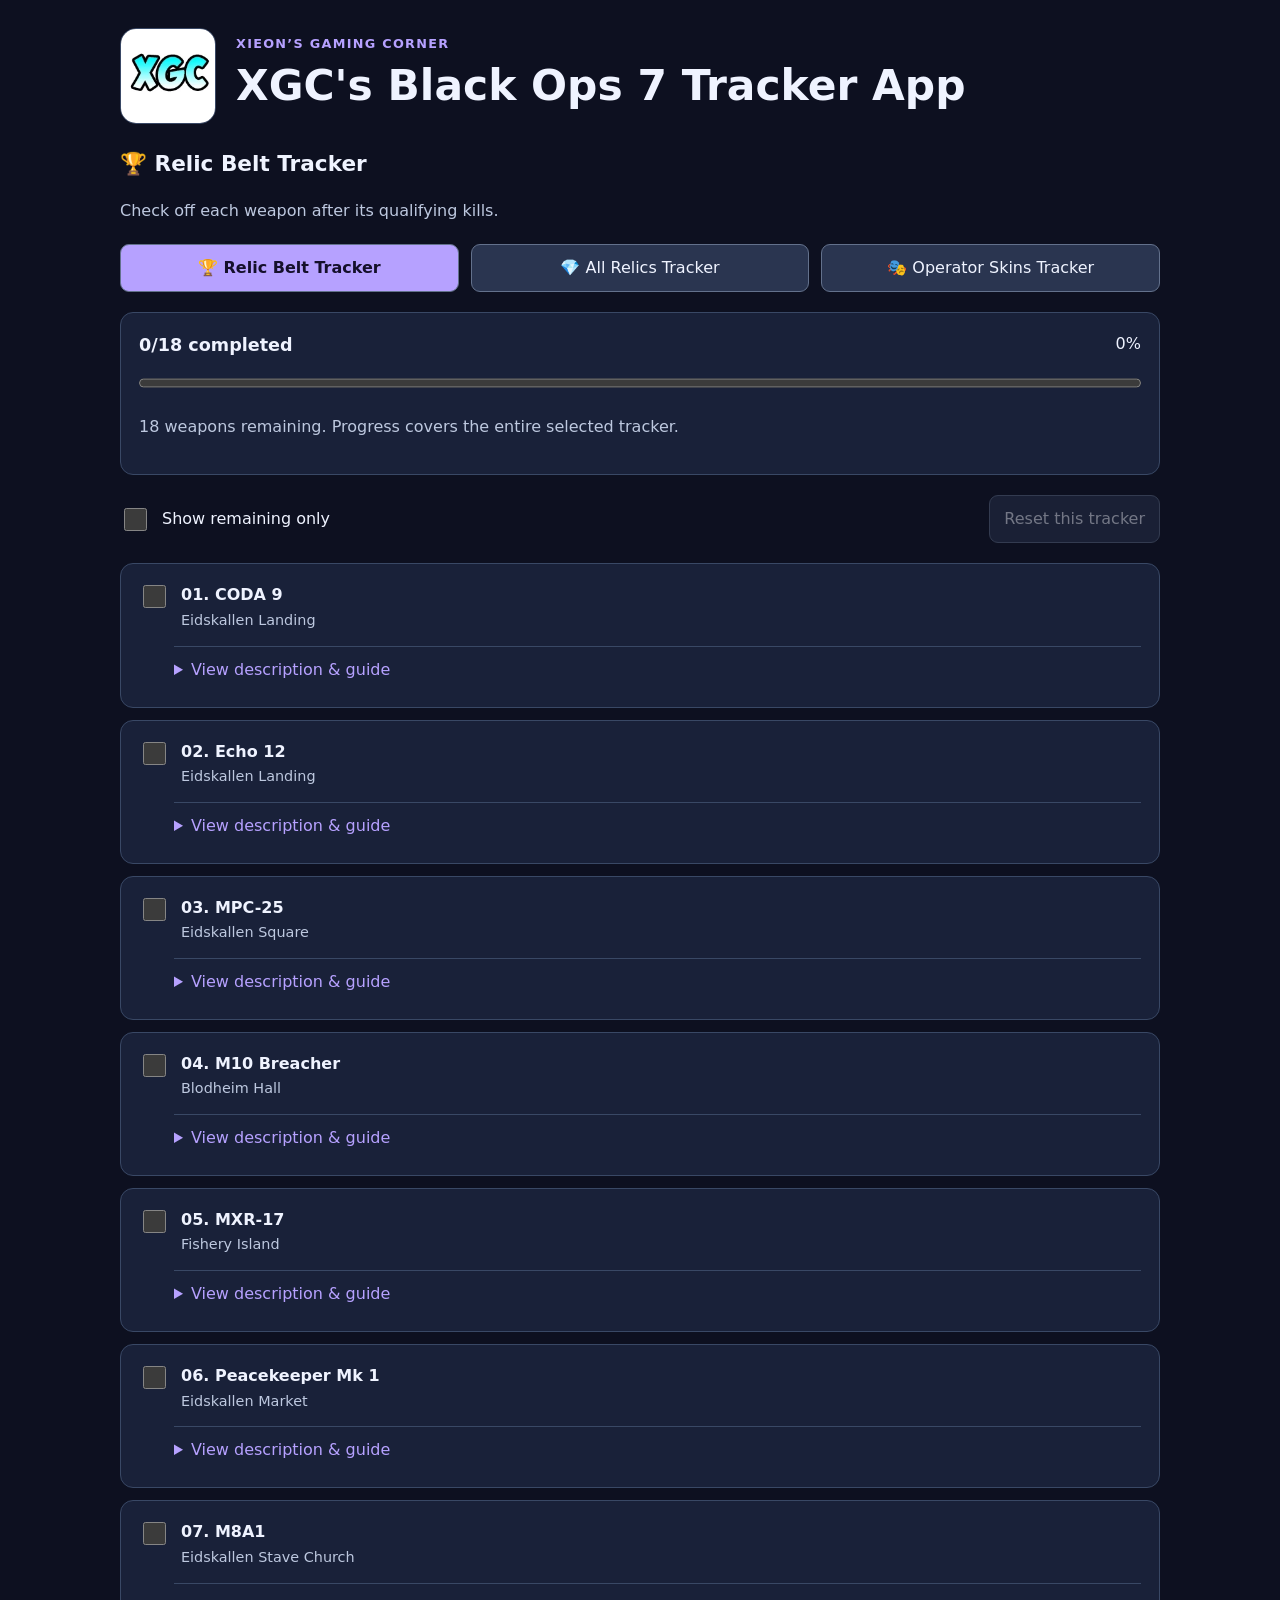
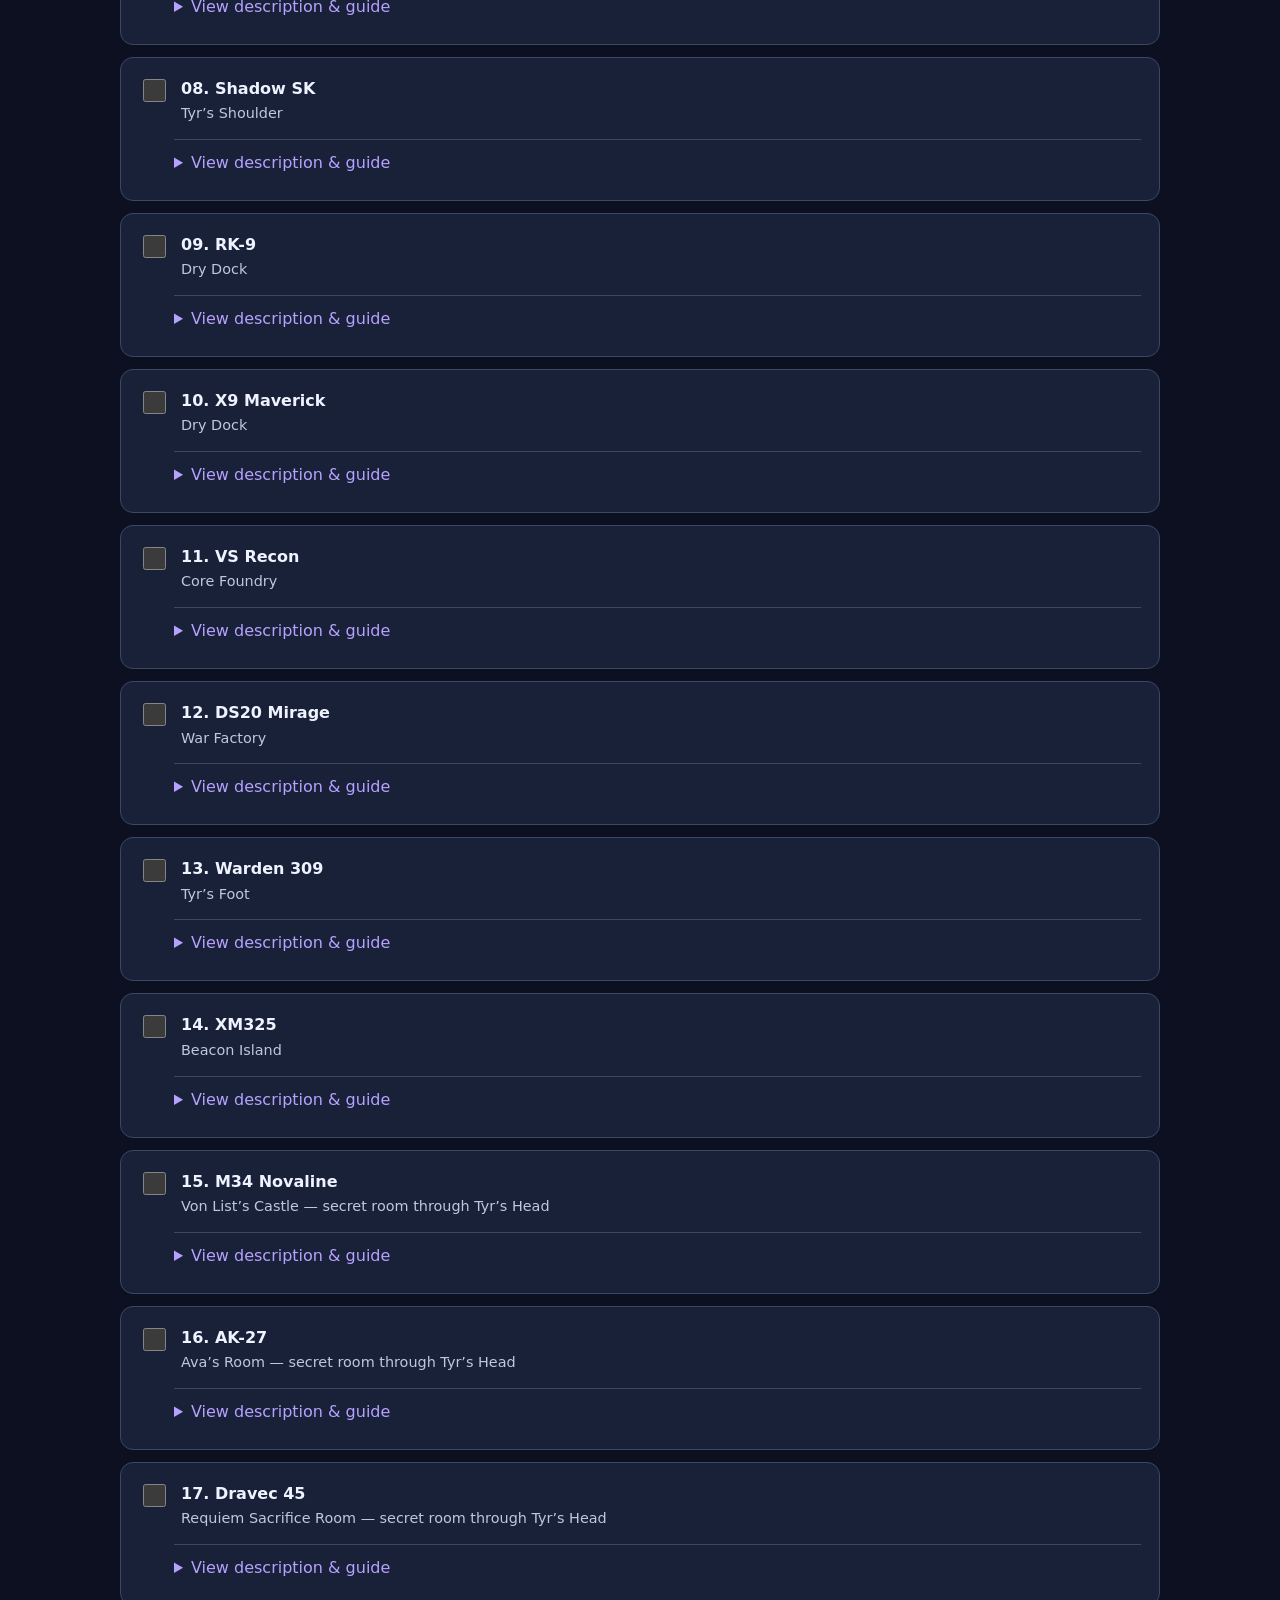
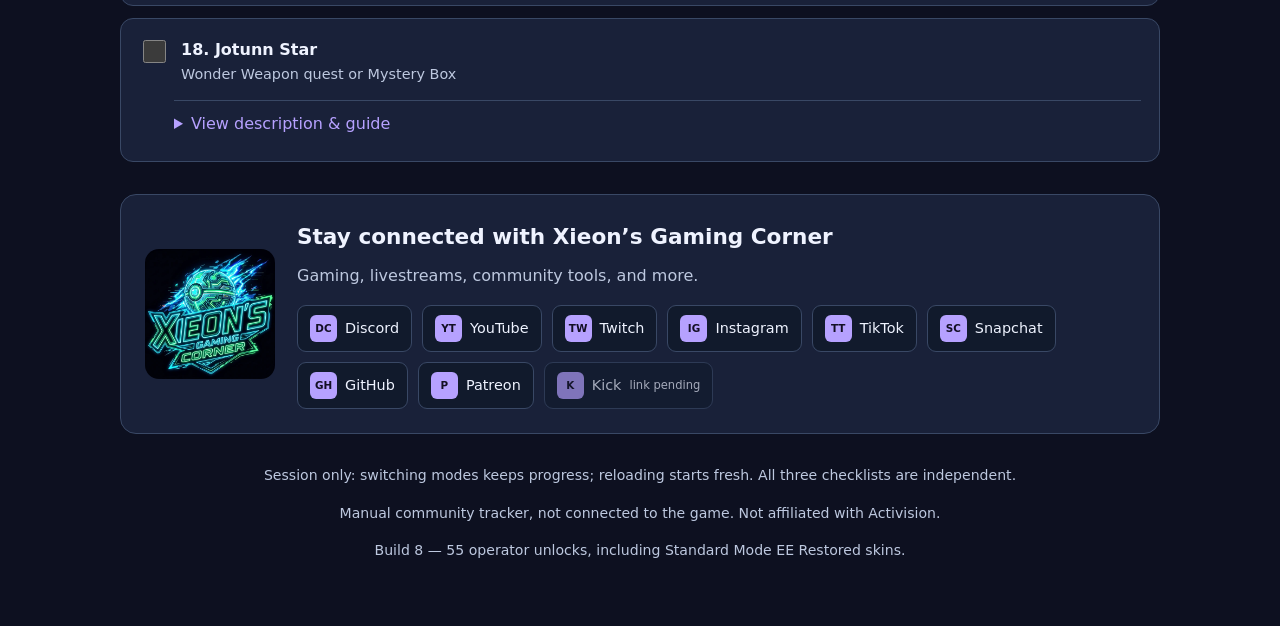
==== index.html @ 7790b0df "update post name change" ====
<!doctype html><html lang="en"><head><meta charset="utf-8"><meta name="viewport" content="width=device-width,initial-scale=1"><meta name="description" content="XGC Black Ops 7 trackers for relics, Wrestling Belt, operator skins and Prestige rewards."><title>XGC's Black Ops 7 Tracker App</title><link rel="icon" type="image/webp" href="./assets/branding/xgc-logo.webp"><style>*{box-sizing:border-box}:root{color-scheme:dark;--bg:#0d1020;--panel:#192139;--line:#394865;--text:#eff3ff;--muted:#bdc8df;--accent:#b6a1ff}body{margin:0;background:var(--bg);color:var(--text);font:16px/1.65 system-ui,sans-serif}main{max-width:1080px;margin:auto;padding:28px 20px 50px}.brand{color:var(--accent);font-weight:800;letter-spacing:.1em;font-size:.8rem}h1{font-size:clamp(1.8rem,5vw,2.7rem);line-height:1.2}p,li{color:var(--muted)}button,select{font:inherit;background:#2a3550;color:var(--text);border:1px solid #63718c;border-radius:9px;padding:10px 14px}button,summary{cursor:pointer}button[aria-pressed=true]{background:var(--accent);color:#15102b;font-weight:750}button:disabled{opacity:.45;cursor:default}nav,.toolbar{display:flex;gap:12px;flex-wrap:wrap;align-items:center;margin:20px 0}nav button{flex:1;min-width:210px}.summary,.item{background:var(--panel);border:1px solid var(--line);border-radius:13px;padding:18px}.summary-top{display:flex;justify-content:space-between;gap:14px}h2{font-size:1.1rem;margin:0}progress{width:100%;height:18px;accent-color:var(--accent);margin-top:14px}input[type=checkbox]{width:23px;height:23px;accent-color:var(--accent);flex-shrink:0}.filter,.item-label{display:flex;align-items:center;gap:12px}.item-label{align-items:flex-start;cursor:pointer;flex:1;min-width:0}.name{display:block;font-weight:750;overflow-wrap:anywhere}.subtitle{display:block;font-size:.9rem;color:var(--muted)}#items{display:grid;gap:12px}details{border-top:1px solid var(--line);margin:13px 0 0 35px;padding-top:10px}summary,a{color:var(--accent)}summary{min-height:32px}.done{border-color:#4d9278}.done .name{text-decoration:line-through;color:var(--muted)}h3{font-size:1rem;margin:20px 0 5px}.trial{border-left:3px solid var(--accent);padding:0 16px;margin:22px 0}.trial h3:first-child{padding-top:12px;font-size:1.2rem}.trial h4{margin:16px 0 4px;font-size:1rem}.trial p{margin:6px 0}li{margin:9px 0}.notice{border-left:3px solid #eac573;background:#25263a;padding:12px 16px}.uncertain{color:#f3d38d}.sources{font-size:.9rem}#reset{margin-left:auto}footer{margin-top:30px;font-size:.88rem;text-align:center}:focus-visible{outline:3px solid #f5cb74;outline-offset:4px}[hidden]{display:none!important}.complete .summary{border-color:#7be0b5}.item-head{display:flex;gap:14px;align-items:flex-start;min-width:0}.relic-art{display:block;flex:0 0 76px;width:76px;height:76px;object-fit:contain;padding:4px;border-radius:9px;background:#11192a}.tier-badge{display:flex;flex-direction:column;align-items:center;gap:3px;flex:0 0 76px;margin:0;font-size:.78rem;color:var(--muted);text-align:center}.portal-art{width:64px;height:64px;object-fit:contain;display:block}.item-label>span{min-width:0}.kind{display:inline-block;font-size:.78rem;border:1px solid var(--line);border-radius:6px;padding:1px 7px;margin-top:6px;color:var(--muted)}.select-filter{display:flex;align-items:center;gap:8px}select{max-width:100%}@media(max-width:550px){main{padding:20px 12px}details{margin-left:0}#reset{width:100%;margin:0}select{max-width:220px}.trial{padding-left:12px}.item-head{gap:8px}.relic-art{flex-basis:48px;width:48px;height:56px;padding:2px}.tier-badge{flex-basis:52px;font-size:.72rem}.portal-art{width:48px;height:48px}.item{padding:13px}}#app-title{font-size:clamp(1.7rem,4.7vw,2.65rem);line-height:1.2;margin:7px 0}#heading{font-size:1.35rem;margin:22px 0 8px}.app-branding{display:flex;gap:20px;align-items:center}.app-logo{width:96px;height:96px;object-fit:contain;flex-shrink:0;border-radius:16px;border:1px solid var(--line);background:var(--panel)}.app-branding>div{min-width:0}.app-branding .brand{margin:0}.community{margin-top:32px;padding:24px;border:1px solid var(--line);border-radius:16px;background:var(--panel);display:grid;grid-template-columns:130px minmax(0,1fr);gap:22px;align-items:center}.community-logo{width:130px;height:130px;object-fit:contain;border-radius:14px}.community h2{font-size:1.35rem}.community p{margin:8px 0 16px}.social-grid{display:flex;flex-wrap:wrap;gap:10px}.social-link,.social-pending{display:inline-flex;align-items:center;gap:8px;border:1px solid var(--line);border-radius:9px;padding:9px 12px;text-decoration:none;background:#111a2c;color:var(--text);font-size:.9rem}.social-link:hover{border-color:var(--accent);background:#24314c}.social-mark{display:inline-grid;place-items:center;border-radius:6px;min-width:27px;height:27px;padding:0 4px;font-size:.65rem;font-weight:850;background:var(--accent);color:#130f24}.social-pending{opacity:.65}.social-pending small{font-size:.72rem}@media(max-width:550px){.app-branding{gap:12px}.app-logo{width:64px;height:64px}.community{grid-template-columns:1fr;padding:18px}.community-logo{width:88px;height:88px}.social-link{flex:1;min-width:125px}.social-grid{gap:8px}}</style></head><body><main><header><div class="app-branding"><img class="app-logo" src="./assets/branding/xgc-logo.webp" alt="Xieon's Gaming Corner logo" width="96" height="96"><div><p class="brand">XIEON’S GAMING CORNER</p><h1 id="app-title">XGC's Black Ops 7 Tracker App</h1></div></div><h2 id="heading">🏆 Relic Belt Tracker</h2><p id="intro">Check off each weapon after its qualifying kills.</p></header><nav aria-label="Tracker mode"><button type="button" id="belt-mode" aria-pressed="true">🏆 Relic Belt Tracker</button><button type="button" id="relics-mode" aria-pressed="false">💎 All Relics Tracker</button><button type="button" id="skins-mode" aria-pressed="false">🎭 Operator Skins Tracker</button></nav><p id="load-error" class="notice" role="alert">The tracker has not initialized. Enable JavaScript if this remains visible.</p><section class="summary" aria-label="Progress"><div class="summary-top"><h2 id="progress-text" aria-live="polite">0/18 completed</h2><span id="percent">0%</span></div><progress id="progress" max="18" value="0" aria-label="Selected tracker completion"></progress><p id="status" role="status"></p></section><div class="toolbar"><label class="filter"><input type="checkbox" id="remaining"> Show remaining only</label><label id="map-control" class="select-filter" hidden>Map <select id="map"><option value="">All maps</option></select></label><label id="operator-control" class="select-filter" hidden>Operator <select id="operator"><option value="">All operators</option></select></label><label id="category-control" class="select-filter" hidden>Category <select id="category"><option value="">All categories</option></select></label><button type="button" id="reset">Reset this tracker</button></div><aside id="shared-note" class="notice" hidden><p>Check off a relic only after completing its trial and receiving the unlock. Opening its portal does not count as completion.</p><p>Follow on-screen instructions and timers. Enemy compositions vary. Recommendations are strategies, not extra requirements; unconfirmed details remain marked. Some portal puzzles need linked walkthroughs for exact locations or cues.</p></aside><aside id="skins-note" class="notice" hidden></aside><section id="items" aria-label="Checklist"></section><p id="empty" hidden>No entries match these filters.</p><noscript>Enable JavaScript to use this tracker.</noscript><section class="community" aria-labelledby="community-title"><img class="community-logo" src="./assets/branding/xgc-community.webp" alt="XGC community artwork" width="130" height="130" loading="lazy"><div><h2 id="community-title">Stay connected with Xieon’s Gaming Corner</h2><p>Gaming, livestreams, community tools, and more.</p><div class="social-grid"><a class="social-link" href="https://discord.gg/Xieon" target="_blank" rel="noopener noreferrer"><span class="social-mark" aria-hidden="true">DC</span>Discord</a><a class="social-link" href="https://youtube.com/@XieonsGamingCorner" target="_blank" rel="noopener noreferrer"><span class="social-mark" aria-hidden="true">YT</span>YouTube</a><a class="social-link" href="https://twitch.tv/Xieon" target="_blank" rel="noopener noreferrer"><span class="social-mark" aria-hidden="true">TW</span>Twitch</a><a class="social-link" href="https://instagram.com/XieonsGamingCorner" target="_blank" rel="noopener noreferrer"><span class="social-mark" aria-hidden="true">IG</span>Instagram</a><a class="social-link" href="https://www.tiktok.com/@xieon_xgc" target="_blank" rel="noopener noreferrer"><span class="social-mark" aria-hidden="true">TT</span>TikTok</a><a class="social-link" href="https://www.snapchat.com/@xieon_gaming" target="_blank" rel="noopener noreferrer"><span class="social-mark" aria-hidden="true">SC</span>Snapchat</a><a class="social-link" href="https://github.com/Xieons-Gaming-Corner" target="_blank" rel="noopener noreferrer"><span class="social-mark" aria-hidden="true">GH</span>GitHub</a><a class="social-link" href="https://www.patreon.com/cw/XieonsGamingCorner" target="_blank" rel="noopener noreferrer"><span class="social-mark" aria-hidden="true">P</span>Patreon</a><span class="social-pending"><span class="social-mark" aria-hidden="true">K</span>Kick <small>link pending</small></span></div></div></section><footer><p>Session only: switching modes keeps progress; reloading starts fresh. All three checklists are independent.</p><p>Manual community tracker, not connected to the game. Not affiliated with Activision.</p><p>Build 8 — 55 operator unlocks, including Standard Mode EE Restored skins.</p></footer></main><script>(()=>{'use strict';
const WEAPONS=[["CODA 9", "Eidskallen Landing"], ["Echo 12", "Eidskallen Landing"], ["MPC-25", "Eidskallen Square"], ["M10 Breacher", "Blodheim Hall"], ["MXR-17", "Fishery Island"], ["Peacekeeper Mk 1", "Eidskallen Market"], ["M8A1", "Eidskallen Stave Church"], ["Shadow SK", "Tyr’s Shoulder"], ["RK-9", "Dry Dock"], ["X9 Maverick", "Dry Dock"], ["VS Recon", "Core Foundry"], ["DS20 Mirage", "War Factory"], ["Warden 309", "Tyr’s Foot"], ["XM325", "Beacon Island"], ["M34 Novaline", "Von List’s Castle — secret room through Tyr’s Head"], ["AK-27", "Ava’s Room — secret room through Tyr’s Head"], ["Dravec 45", "Requiem Sacrifice Room — secret room through Tyr’s Head"], ["Jotunn Star", "Wonder Weapon quest or Mystery Box"]],RELICS=[{"id": "relic-0", "name": "Lawyer’s Pen", "map": "Ashes of the Damned", "tier": "Grim", "effect": "Shock Mimic props appear around the map.", "portal": ["Reach round 20.", "Light red candles in the fog cabin, Ashwood Jugger-Nog room, and farm house with Napalm Burst or Molotovs.", "Find the portal near the barn."], "objective": "Complete four waves of Shock Mimics, including HVTs.", "modifier": "Shock Mimics replace normal opposition.", "preparation": "Bring an upgraded single-target weapon and full ammunition.", "strategy": ["Avoid grabs and preserve an escape route.", "Separate HVT Mimics rather than letting several surround you."], "notes": "Electrical bursts can destroy equipment; do not rely on deployed equipment alone.", "sources": [["Relic wiki", "https://callofduty.fandom.com/wiki/Relic"], ["Community trial guide", "https://www.reddit.com/r/CODZombies/comments/1th5arj/complete_bo7_cursed_relics_solo_guide_no_bs/"], ["Unlock walkthroughs", "https://gamerant.com/black-ops-7-zombies-all-relics-effects-locations/"]]}, {"id": "relic-1", "name": "Dragon Wings", "map": "Ashes of the Damned", "tier": "Grim", "effect": "Normal power-up drops are disabled.", "portal": ["Reach round 20.", "Take the Vandorn Farm jump pad toward Janus Towers.", "Shoot three purple portals during the jump."], "objective": "Complete four waves.", "modifier": "Power-up pickups damage you and do not activate.", "preparation": "Refill ammunition and armor; do not rely on Max Ammo.", "strategy": ["Fight in open space and track power-up drops.", "Route around drops during retreats."], "notes": "Documented ordinary waves: first and third; HVT encounters: second and fourth. Treat every power-up as a hazard.", "sources": [["Relic wiki", "https://callofduty.fandom.com/wiki/Relic"], ["Community trial guide", "https://www.reddit.com/r/CODZombies/comments/1th5arj/complete_bo7_cursed_relics_solo_guide_no_bs/"], ["Unlock walkthroughs", "https://gamerant.com/black-ops-7-zombies-all-relics-effects-locations/"]]}, {"id": "relic-2", "name": "Teddy Bear", "map": "Ashes of the Damned", "tier": "Grim", "effect": "Round delays are reduced.", "portal": ["Equip Aether Shroud and obtain the Necrofluid Gauntlet.", "Shoot ten hidden Mister Peeks parts while using Aether Shroud; the Exit 115 part requires round 20.", "Consult the linked walkthrough for all part locations."], "objective": "Complete four combat waves.", "modifier": "Each shot costs 100 Essence.", "preparation": "Bring a substantial Essence reserve and an efficient upgraded weapon.", "strategy": ["Prioritize accurate shots instead of spraying.", "Group enemies before attacks that hit several targets."], "notes": "Rapid fire drains Essence quickly. Unverified: behavior at zero Essence; do not assume free firing or automatic failure.", "sources": [["Relic wiki", "https://callofduty.fandom.com/wiki/Relic"], ["Community trial guide", "https://www.reddit.com/r/CODZombies/comments/1th5arj/complete_bo7_cursed_relics_solo_guide_no_bs/"], ["Unlock walkthroughs", "https://gamerant.com/black-ops-7-zombies-all-relics-effects-locations/"]]}, {"id": "relic-3", "name": "Vril Sphere", "map": "Ashes of the Damned", "tier": "Sinister", "effect": "You can carry only four perks.", "portal": ["Start at Tier I or higher and reach round 40.", "Kill a Doppelghast with a jump pad.", "Find the Zarya Cosmodrome portal."], "objective": "Complete five waves, including HVTs.", "modifier": "Purchases are disabled.", "preparation": "Buy upgrades, ammunition, armor, equipment and scorestreaks before entry.", "strategy": ["Use regular weapons for routine enemies.", "Save limited-use tools for HVTs."], "notes": "The detailed wiki states no purchases; an older summary describes the restriction less consistently. Do not label this simply a no-perks trial.", "sources": [["Relic wiki", "https://callofduty.fandom.com/wiki/Relic"], ["Community trial guide", "https://www.reddit.com/r/CODZombies/comments/1th5arj/complete_bo7_cursed_relics_solo_guide_no_bs/"], ["Unlock walkthroughs", "https://gamerant.com/black-ops-7-zombies-all-relics-effects-locations/"]]}, {"id": "relic-4", "name": "Samantha’s Drawing", "map": "Ashes of the Damned", "tier": "Sinister", "effect": "Weapons change each round, retaining upgrades.", "portal": ["Start at Tier I or higher.", "Feed Chompy weapons of every rarity from Common to Legendary.", "At round 40 or later, feed Chompy a Ray Gun."], "objective": "Complete five waves of zombies and HVTs.", "modifier": "Ammo caches and Max Ammo power-ups are disabled.", "preparation": "Fill ammunition reserves and bring multiple damage options.", "strategy": ["Use efficient attacks for regular enemies.", "Save high-damage ammunition for HVTs and valid damage windows."], "notes": "Do not rely on buying ammo or Max Ammo. Unverified: which ammunition GobbleGums bypass the restriction, if any.", "sources": [["Relic wiki", "https://callofduty.fandom.com/wiki/Relic"], ["Community trial guide", "https://www.reddit.com/r/CODZombies/comments/1th5arj/complete_bo7_cursed_relics_solo_guide_no_bs/"], ["Unlock walkthroughs", "https://gamerant.com/black-ops-7-zombies-all-relics-effects-locations/"]]}, {"id": "relic-5", "name": "Focusing Stone", "map": "Ashes of the Damned", "tier": "Sinister", "effect": "Self-Revive Kits are disabled.", "portal": ["Start at Tier I or higher and reach round 40.", "Melee-kill a Zursa for a wine bottle and earn a Legendary T.E.D.D. Task reward.", "Observe and repeat the bottle sequence at the Blackwater Lake cabin.", "See the linked guide for setup and sequence cues."], "objective": "Complete the trial after temporarily surrendering Essence.", "modifier": "Existing Essence is taken away; you can earn new Essence in combat.", "preparation": "Purchase essential upgrades and supplies before entry.", "strategy": ["Begin with owned equipment.", "Use newly earned Essence for available purchases."], "notes": "Surrendered Essence reportedly returns after success. Unverified: wave count.", "sources": [["Relic wiki", "https://callofduty.fandom.com/wiki/Relic"], ["Community trial guide", "https://www.reddit.com/r/CODZombies/comments/1th5arj/complete_bo7_cursed_relics_solo_guide_no_bs/"], ["Unlock walkthroughs", "https://gamerant.com/black-ops-7-zombies-all-relics-effects-locations/"]]}, {"id": "relic-6", "name": "Bus", "map": "Ashes of the Damned", "tier": "Wicked", "effect": "Enemies regenerate health.", "portal": ["Start at Tier II or higher and reach round 60.", "Complete a full round using traps without firing or meleeing."], "objective": "Use zombies to kill other zombies.", "modifier": "Direct player damage cannot eliminate enemies; zombie-on-zombie damage is required.", "preparation": "Equip Brain Rot and a suitable weapon.", "strategy": ["Convert a zombie and bring targets within its reach.", "Keep a manageable group without trapping yourself."], "notes": "Firing applies Brain Rot, not a bypass for direct kills. Unverified: wave count and HVT conversion interactions.", "sources": [["Relic wiki", "https://callofduty.fandom.com/wiki/Relic"], ["Community trial guide", "https://www.reddit.com/r/CODZombies/comments/1th5arj/complete_bo7_cursed_relics_solo_guide_no_bs/"], ["Unlock walkthroughs", "https://gamerant.com/black-ops-7-zombies-all-relics-effects-locations/"]]}, {"id": "relic-7", "name": "Dragon", "map": "Ashes of the Damned", "tier": "Wicked", "effect": "Ammo caches are disabled.", "portal": ["Start at Tier II or higher.", "Complete the main quest at round 60 or above.", "Find the Blackwater Lake portal."], "objective": "Clear the trial using explosive damage.", "modifier": "Only explosives kill enemies; Necrofluid Gauntlet explosive attacks are documented as valid.", "preparation": "Bring upgraded explosives, ammunition, and protection against self-inflicted explosions where available.", "strategy": ["Group targets before firing.", "Save ammunition for tougher targets."], "notes": "Upgraded conventional bullets do not bypass the rule. Unverified: wave count.", "sources": [["Relic wiki", "https://callofduty.fandom.com/wiki/Relic"], ["Community trial guide", "https://www.reddit.com/r/CODZombies/comments/1th5arj/complete_bo7_cursed_relics_solo_guide_no_bs/"], ["Unlock walkthroughs", "https://gamerant.com/black-ops-7-zombies-all-relics-effects-locations/"]]}, {"id": "relic-8", "name": "Blood Vials", "map": "Ashes of the Damned", "tier": "Wicked", "effect": "Augments are disabled.", "portal": ["Start at Tier II or higher.", "Answer the red telephone five times at ten-round intervals in one run.", "First eligible ring is disputed; listen from round 10 onward."], "objective": "Clear the combat trial with reduced damage.", "modifier": "Player damage is halved.", "preparation": "Upgrade weapons and stock ammunition for longer fights.", "strategy": ["Aim for weak points.", "Finish dangerous targets before spreading damage."], "notes": "Expect longer kill times and keep more distance. Unverified: wave count.", "sources": [["Relic wiki", "https://callofduty.fandom.com/wiki/Relic"], ["Community trial guide", "https://www.reddit.com/r/CODZombies/comments/1th5arj/complete_bo7_cursed_relics_solo_guide_no_bs/"], ["Unlock walkthroughs", "https://gamerant.com/black-ops-7-zombies-all-relics-effects-locations/"]]}, {"id": "relic-9", "name": "Gong", "map": "Astra Malorum", "tier": "Grim", "effect": "Field Upgrade begins charged but recharges only through Full Power.", "portal": ["Reach round 20 with Tesla Storm and Dead Wire.", "Lead the lightning-rod zombie to the three lightbulb doorways.", "Apply Dead Wire and Tesla Storm at each; consult references for doorway positions."], "objective": "Complete four waves of zombies and HVTs.", "modifier": "Only electrical damage works; the wiki reports weapons equipped with Dead Wire qualify.", "preparation": "Equip Dead Wire and have Tesla Storm available.", "strategy": ["Use an electrically qualified weapon for dependable damage.", "Do not rely solely on Field Upgrade uptime."], "notes": "Do not enter with only a non-electrical upgraded weapon.", "sources": [["Relic wiki", "https://callofduty.fandom.com/wiki/Relic"], ["Community trial guide", "https://www.reddit.com/r/CODZombies/comments/1th5arj/complete_bo7_cursed_relics_solo_guide_no_bs/"], ["Unlock walkthroughs", "https://gamerant.com/black-ops-7-zombies-all-relics-effects-locations/"]]}, {"id": "relic-10", "name": "Seed", "map": "Astra Malorum", "tier": "Grim", "effect": "Mystery Box is disabled.", "portal": ["At round 20, find the Common pistol at a possible spawn.", "Kill a number of zombies equal to the current round with it during that round.", "Consult references for six possible pistol spawns."], "objective": "Complete four waves with the supplied Pack-a-Punch I pistol.", "modifier": "You are restricted to the pistol; its Pack-a-Punch level cannot be increased.", "preparation": "Prepare to use a pistol instead of your usual primary.", "strategy": ["Aim for weak points and keep distance from Mimics.", "Avoid emptying a magazine while cornered."], "notes": "Documented ordinary/Mimic waves: first and third; HVT Mimics: second and fourth. Pistol rarity can reportedly still be raised at the Arsenal.", "sources": [["Relic wiki", "https://callofduty.fandom.com/wiki/Relic"], ["Community trial guide", "https://www.reddit.com/r/CODZombies/comments/1th5arj/complete_bo7_cursed_relics_solo_guide_no_bs/"], ["Unlock walkthroughs", "https://gamerant.com/black-ops-7-zombies-all-relics-effects-locations/"]]}, {"id": "relic-11", "name": "Spider Fang", "map": "Astra Malorum", "tier": "Sinister", "effect": "Perk prices do not decrease.", "portal": ["Start at Tier I or higher and reach round 40.", "Have Wisp Tea actively targeting O.S.C.A.R.", "Deliver the finishing melee hit and find the Library portal."], "objective": "Complete five waves without perks.", "modifier": "Perks are disabled or removed; other utilities remain available.", "preparation": "Bring upgraded weapons and equipment; do not rely on perk-based health, movement, reload speed or explosive protection.", "strategy": ["Keep escape routes open.", "The wiki recommends Apogee Annihilator for tougher targets."], "notes": "Reported enemies include Mimics, Uber Klaus and O.S.C.A.R., including HVTs. Compositions may vary; usual perk survivability does not apply.", "sources": [["Relic wiki", "https://callofduty.fandom.com/wiki/Relic"], ["Community trial guide", "https://www.reddit.com/r/CODZombies/comments/1th5arj/complete_bo7_cursed_relics_solo_guide_no_bs/"], ["Unlock walkthroughs", "https://gamerant.com/black-ops-7-zombies-all-relics-effects-locations/"]]}, {"id": "relic-12", "name": "Matryoshka Doll", "map": "Astra Malorum", "tier": "Sinister", "effect": "Salvage drops are reduced.", "portal": ["Start at Tier I or higher and reach round 40.", "Go to Mars and use C4 at meat pieces around the central circle.", "Earn explosive kills; see the reference for placements."], "objective": "Eliminate enemies using Field Upgrade damage.", "modifier": "Ordinary weapon damage does not satisfy the restriction.", "preparation": "Choose a damaging Field Upgrade and enter charged.", "strategy": ["Group enemies before activation to maximize qualifying kills."], "notes": "Utility-only upgrades may leave no practical killing method. Unverified: wave count, charge supply and qualifying upgrades/secondary damage interactions.", "sources": [["Relic wiki", "https://callofduty.fandom.com/wiki/Relic"], ["Community trial guide", "https://www.reddit.com/r/CODZombies/comments/1th5arj/complete_bo7_cursed_relics_solo_guide_no_bs/"], ["Unlock walkthroughs", "https://gamerant.com/black-ops-7-zombies-all-relics-effects-locations/"]]}, {"id": "relic-13", "name": "Golden Spork", "map": "Astra Malorum", "tier": "Wicked", "effect": "Enemies deal double damage.", "portal": ["Start at Tier II or higher and reach round 60.", "Gather zombies at the Machina Astralis ritual circle.", "Use the Mangler Cannon through the Mars portal to kill at least ten zombies."], "objective": "Clear the trial while hip-firing.", "modifier": "Enemies take qualifying damage only while you fire from the hip.", "preparation": "Bring a weapon controllable and effective without aiming down sights.", "strategy": ["Keep useful hip-fire range and room to retreat."], "notes": "Do not reflexively aim down sights at HVTs. Unverified: wave count and non-firearm damage interactions.", "sources": [["Relic wiki", "https://callofduty.fandom.com/wiki/Relic"], ["Community trial guide", "https://www.reddit.com/r/CODZombies/comments/1th5arj/complete_bo7_cursed_relics_solo_guide_no_bs/"], ["Unlock walkthroughs", "https://gamerant.com/black-ops-7-zombies-all-relics-effects-locations/"]]}, {"id": "relic-14", "name": "Civil Protector Head", "map": "Astra Malorum", "tier": "Wicked", "effect": "You lose a perk every 100 kills.", "portal": ["Start at Tier II or higher and reach round 60.", "Use Energy Mine at Ol’ Tessie to reveal the light sequence.", "Use PhD Flopper beneath Museum chandeliers in that order.", "See the reference for sequence cues."], "objective": "Complete six waves of zombies and HVTs.", "modifier": "Zombies sprint at maximum speed.", "preparation": "Bring crowd control, upgraded weapons and emergency escape support.", "strategy": ["Follow a planned route and clear space ahead before turning to fire.", "Control crowds before being surrounded."], "notes": "Slow training patterns are less forgiving; treat every spawn as an immediate threat.", "sources": [["Relic wiki", "https://callofduty.fandom.com/wiki/Relic"], ["Community trial guide", "https://www.reddit.com/r/CODZombies/comments/1th5arj/complete_bo7_cursed_relics_solo_guide_no_bs/"], ["Unlock walkthroughs", "https://gamerant.com/black-ops-7-zombies-all-relics-effects-locations/"]]}, {"id": "relic-15", "name": "Rocket", "map": "Paradox Junction", "tier": "Grim", "effect": "Scorestreaks are disabled.", "portal": ["Brain Rot and pet a friendly Rad-Hound on normal Nuketown.", "Also pet a friendly sentry D.A.W.G. on destroyed Nuketown; perform the round-gated interaction after round 20."], "objective": "Exploit elemental weaknesses to eliminate enemies.", "modifier": "Only the element an enemy is weak against deals qualifying damage.", "preparation": "Arrange multiple elemental damage types.", "strategy": ["Identify the target, apply the matching element and confirm damage."], "notes": "One powerful element cannot replace required matchups. Unverified: wave count, complete elemental matchup table and alternate elemental damage interactions.", "sources": [["Relic wiki", "https://callofduty.fandom.com/wiki/Relic"], ["Community trial guide", "https://www.reddit.com/r/CODZombies/comments/1th5arj/complete_bo7_cursed_relics_solo_guide_no_bs/"], ["Unlock walkthroughs", "https://gamerant.com/black-ops-7-zombies-all-relics-effects-locations/"]]}, {"id": "relic-16", "name": "Summoning Key", "map": "Paradox Junction", "tier": "Sinister", "effect": "Zombies explode on death, damaging nearby players.", "portal": ["Start at Tier I or higher.", "Use a grenade at the Green House chimney for the collar and Brain Rot a Rad-Hound for the tennis ball.", "At round 40 or later, down yourself in the Green House backyard for the grave interaction. Arrange revival support first."], "objective": "Kill required enemies before the timer expires.", "modifier": "Timed elimination rather than unrestricted survival.", "preparation": "Bring full ammunition and burst damage for high-health targets.", "strategy": ["Watch the timer.", "Avoid leaving difficult targets until the final seconds."], "notes": "Failure: required enemies remain when time expires. Unverified: exact timers, wave count and fixed composition.", "sources": [["Relic wiki", "https://callofduty.fandom.com/wiki/Relic"], ["Community trial guide", "https://www.reddit.com/r/CODZombies/comments/1th5arj/complete_bo7_cursed_relics_solo_guide_no_bs/"], ["Unlock walkthroughs", "https://gamerant.com/black-ops-7-zombies-all-relics-effects-locations/"]]}, {"id": "relic-17", "name": "Mangler Helmet", "map": "Paradox Junction", "tier": "Wicked", "effect": "Arsenal is disabled.", "portal": ["Start at Tier II or higher with the Mister Peeks Field Upgrade.", "Use it at Mystery Boxes in both Nuketown versions to take figures.", "Place figures on the Yellow House mailbox.", "At round 60, melee the red-mouth Shock Mimic."], "objective": "Survive six waves.", "modifier": "Reduced health and no armor.", "preparation": "Bring upgraded weapons, crowd control and escape support. The community guide recommends Ray Gun Mark II or Sundergat.", "strategy": ["Fight at range and reposition early.", "Control enemies before contact."], "notes": "Do not rely on taking a hit to push through a group. Unverified: exact health cap and dependable wave composition.", "sources": [["Relic wiki", "https://callofduty.fandom.com/wiki/Relic"], ["Community trial guide", "https://www.reddit.com/r/CODZombies/comments/1th5arj/complete_bo7_cursed_relics_solo_guide_no_bs/"], ["Unlock walkthroughs", "https://gamerant.com/black-ops-7-zombies-all-relics-effects-locations/"]]}, {"id": "relic-18", "name": "Power Switch", "map": "Totenreich", "tier": "Grim", "effect": "Equipment randomizes each round.", "portal": ["Count deer heads at four statues.", "Throw Combat Axes at matching pelts in Blodheim Hall from lowest count to highest."], "objective": "Eliminate enemies with traps.", "modifier": "Only trap kills count.", "preparation": "Learn a safe trap route and reserve activation resources.", "strategy": ["Group targets and lead them through an active trap.", "Reposition during cooldowns."], "notes": "Weapons do not replace trap kills. Unverified: wave count and environmental damage exceptions.", "sources": [["Relic wiki", "https://callofduty.fandom.com/wiki/Relic"], ["Community trial guide", "https://www.reddit.com/r/CODZombies/comments/1th5arj/complete_bo7_cursed_relics_solo_guide_no_bs/"], ["Unlock walkthroughs", "https://gamerant.com/black-ops-7-zombies-all-relics-effects-locations/"]]}, {"id": "relic-19", "name": "Wrestling Belt", "map": "Totenreich", "tier": "Grim", "effect": "Weapon wall-buys randomize each round.", "portal": ["Pick up the lighthouse Mister Peeks magazine BEFORE collecting Jotunn Star.", "Buy all 17 wall weapons from their wall-buys and earn 50 qualifying kills with each.", "Earn 50 Jotunn Star kills; use the Belt Tracker for all 18 requirements.", "After Mister Peeks laughs, find the portal near Eidskallen Square Arsenal."], "objective": "Complete four waves including HVTs.", "modifier": "All weapons are removed at the end of each wave.", "preparation": "Reserve plenty of Essence for repeated weapon purchases and upgrades.", "strategy": ["Clear the opening wave.", "Obtain replacement weapons after yours disappear.", "Upgrade the replacement loadout as needed.", "Repeat until all four waves are complete."], "notes": "Do not spend the entire reserve on your opening loadout; several replacements must be funded.", "sources": [["Wrestling Belt trial", "https://codzombiessolver.com/cursed/wrestlers-belt"], ["Relic wiki", "https://callofduty.fandom.com/wiki/Relic"], ["Community trial guide", "https://www.reddit.com/r/CODZombies/comments/1th5arj/complete_bo7_cursed_relics_solo_guide_no_bs/"], ["Unlock walkthroughs", "https://gamerant.com/black-ops-7-zombies-all-relics-effects-locations/"]]}, {"id": "relic-20", "name": "Stuffed Elephant", "map": "Totenreich", "tier": "Sinister", "effect": "Health regeneration takes longer to begin.", "portal": ["Start at Tier I or higher.", "Reach round 40 without perks.", "Find the portal behind Jugger-Nog on Fishery Island."], "objective": "Find cursed eggs and kill the HVT before time expires.", "modifier": "Timed search-and-kill challenge.", "preparation": "Learn the area and bring strong HVT damage.", "strategy": ["Search immediately and complete the egg objective.", "Leave time for the HVT; avoid incidental fights unless they obstruct progress."], "notes": "Failure: timer expires before objectives are met. Unverified: egg count, timer, spawn pool and number of stages.", "sources": [["Relic wiki", "https://callofduty.fandom.com/wiki/Relic"], ["Community trial guide", "https://www.reddit.com/r/CODZombies/comments/1th5arj/complete_bo7_cursed_relics_solo_guide_no_bs/"], ["Unlock walkthroughs", "https://gamerant.com/black-ops-7-zombies-all-relics-effects-locations/"]]}, {"id": "relic-21", "name": "Dancing Arnie", "map": "Totenreich", "tier": "Sinister", "effect": "Perk machines dispense random perks.", "portal": ["Start at Tier I or higher.", "Complete the Blodheim Hall pot quest with pot, beer, Chilly Chunks, lobster and special-round fish.", "Feed Mister Peeks souls using Jotunn Star.", "Soul count is disputed; follow the completion cue. See references for ingredients."], "objective": "Clear enemies using melee.", "modifier": "Only melee kills satisfy the challenge.", "preparation": "Upgrade melee and prepare a way to create space.", "strategy": ["Keep enemies in front and attack at reach limits.", "Break contact when the group becomes dense."], "notes": "Do not assume Jotunn Star ranged attacks qualify. Unverified: wave count and qualifying special melee attacks.", "sources": [["Relic wiki", "https://callofduty.fandom.com/wiki/Relic"], ["Community trial guide", "https://www.reddit.com/r/CODZombies/comments/1th5arj/complete_bo7_cursed_relics_solo_guide_no_bs/"], ["Unlock walkthroughs", "https://gamerant.com/black-ops-7-zombies-all-relics-effects-locations/"]]}, {"id": "relic-22", "name": "Agarthan Device", "map": "Totenreich", "tier": "Wicked", "effect": "Zombie types randomize each round.", "portal": ["Start at Tier II or higher as Richtofen.", "Collect plushie, helmet and radio through Tyr’s Head secret rooms and Group 935 lab.", "Place items at the throne and progress Echoes of the Damned.", "Use reference for the character-specific quest."], "objective": "Eliminate enemies indoors.", "modifier": "Enemies can only be killed inside.", "preparation": "Choose a room with manageable entrances and an escape route.", "strategy": ["Let targets enter before attacking.", "Cover the approach without admitting the whole group."], "notes": "Unverified: whether the indoor check applies to player, enemy or both; keep both indoors until confirmed. Wave count and exact boundaries also unverified.", "sources": [["Relic wiki", "https://callofduty.fandom.com/wiki/Relic"], ["Community trial guide", "https://www.reddit.com/r/CODZombies/comments/1th5arj/complete_bo7_cursed_relics_solo_guide_no_bs/"], ["Unlock walkthroughs", "https://gamerant.com/black-ops-7-zombies-all-relics-effects-locations/"]]}, {"id": "relic-23", "name": "Music Box", "map": "Totenreich", "tier": "Wicked", "effect": "Only critical hits damage enemies.", "portal": ["Start at Tier II or higher and reach round 60.", "Earn five sniper-rifle critical kills from the Tyr’s Head bay window.", "Find the Dry Dock portal."], "objective": "Activate and survive six successive holdouts.", "modifier": "Follow the purple beam, activate Mister Peeks and survive restricted-area lockdowns.", "preparation": "Bring crowd control, close-range damage and multi-location supplies.", "strategy": ["Locate the next purple beam immediately after a holdout.", "Move first; reorganize when safe, not during the transition."], "notes": "The guide gives 30 seconds to activate the next holdout; missing it starts damaging you, not explicitly instant failure. Later stages include Necropincers and smaller safe areas. Unverified: full ordered route.", "sources": [["Music Box holdouts", "https://www.codzombiesguides.com/relics/black-ops-7/music-box"], ["Relic wiki", "https://callofduty.fandom.com/wiki/Relic"], ["Community trial guide", "https://www.reddit.com/r/CODZombies/comments/1th5arj/complete_bo7_cursed_relics_solo_guide_no_bs/"], ["Unlock walkthroughs", "https://gamerant.com/black-ops-7-zombies-all-relics-effects-locations/"]]}, {"id": "relic-24", "name": "Gramophone", "map": "Kowakujo", "tier": "Grim", "effect": "Bullets deal more damage but consume two rounds per shot.", "portal": ["Find drumsticks in Gatehouse cells and upstairs Workshop.", "Repeat the demonstrated pattern on Kitchens drums."], "objective": "Complete four waves using sniper-rifle damage.", "modifier": "Only sniper rifles damage enemies.", "preparation": "Buy and upgrade XR-3 Ion near Pack-a-Punch; Pack-a-Punch III is recommended, not required for entry.", "strategy": ["Use Maneki-Bomb bubbles for safe firing positions.", "Aim accurately and reposition when protection ends."], "notes": "Documented ordinary waves first/third; HVT Oni second/fourth. Film Reel, not this trial, is scorestreak-only.", "sources": [["Kowakujo trial walkthrough", "https://www.youtube.com/watch?v=soKyttl9JoU"], ["Relic wiki", "https://callofduty.fandom.com/wiki/Relic"], ["Community trial guide", "https://www.reddit.com/r/CODZombies/comments/1th5arj/complete_bo7_cursed_relics_solo_guide_no_bs/"], ["Unlock walkthroughs", "https://gamerant.com/black-ops-7-zombies-all-relics-effects-locations/"]]}, {"id": "relic-25", "name": "Druid Stone", "map": "Kowakujo", "tier": "Grim", "effect": "No bleed-out timer; Self-Revive Kits revive instantly.", "portal": ["Reach round 20 without health damage.", "Find the portal near Wisp Tea in Flower Garden."], "objective": "Complete four waves while maintaining overheal.", "modifier": "Damage qualifies only while you are overhealed.", "preparation": "Bring Nekomancer and upgraded Maneki-Bombs; obtain cherry blossom overheal before entry.", "strategy": ["Melee a cherry blossom tree.", "Stay beneath it to replenish overheal.", "Use charged Nekomancer shots while overhealed.", "Against HVTs, use a bubble and strong damage while keeping overheal."], "notes": "If damage stops, check overheal. Numerical HP thresholds conflict across sources. Documented ordinary waves first/third; HVTs second/fourth.", "sources": [["Kowakujo trial walkthrough", "https://www.youtube.com/watch?v=soKyttl9JoU"], ["Relic wiki", "https://callofduty.fandom.com/wiki/Relic"], ["Community trial guide", "https://www.reddit.com/r/CODZombies/comments/1th5arj/complete_bo7_cursed_relics_solo_guide_no_bs/"], ["Unlock walkthroughs", "https://gamerant.com/black-ops-7-zombies-all-relics-effects-locations/"]]}, {"id": "relic-26", "name": "Valkyrie Helmet", "map": "Kowakujo", "tier": "Sinister", "effect": "Lingering in one place creates damaging electrical fields.", "portal": ["Start at Tier I or higher; obtain upgraded Nekomancer and Maneki-Bombs.", "Collect five mice and scare only FOUR cats. Do not finish Cat Café.", "Inside bomb bubbles, use charged Nekomancer shots for four plate fragments. Collect each.", "Repair in Kitchens fireplace using a Molotov, then PICK UP the plate.", "Scare the fifth cat, trigger Tea Garden Cat Café and collect catnip.", "Place catnip plate beside the large Central Courtyard tree.", "Fail outer Assault Wave defenses until the attack reaches courtyard.", "During that assault, kill with Nekomancer near the plate until souls finish and Mister Peeks laughs.", "Find the Training Area ammo-crate portal. Recapture wards and restock first."], "objective": "Complete five waves.", "modifier": "Reloading causes an explosion that damages you.", "preparation": "Bring upgraded Nekomancer, Maneki-Bombs and War Machine or another HVT damage option.", "strategy": ["Group enemies and use charged shots to reduce reloads.", "Reload with enough health and room.", "Recover before another risky reload.", "Use bubbles and save burst damage for HVTs."], "notes": "Documented HVT waves two/five. Ghostly Rifleman trap kills reportedly count. Reload damage varies by weapon; do not rely on one universal number.", "sources": [["Kowakujo trial walkthrough", "https://www.youtube.com/watch?v=soKyttl9JoU"], ["Relic wiki", "https://callofduty.fandom.com/wiki/Relic"], ["Community trial guide", "https://www.reddit.com/r/CODZombies/comments/1th5arj/complete_bo7_cursed_relics_solo_guide_no_bs/"], ["Unlock walkthroughs", "https://gamerant.com/black-ops-7-zombies-all-relics-effects-locations/"]]}, {"id": "relic-27", "name": "Film Reel", "map": "Kowakujo", "tier": "Sinister", "effect": "Only one Pack-a-Punched weapon can be carried.", "portal": ["Start at Tier I or higher.", "Pack-a-Punch ten DIFFERENT weapons; repeated upgrades are not new weapons.", "Find the Tea Garden portal."], "objective": "Complete five timed waves with each assigned scorestreak.", "modifier": "Only the assigned streak deals qualifying damage. Randomized pool: ARC-XD, LDBR, HKDs, D.A.W.G., Ion Core.", "preparation": "Recommended at least 15,000 salvage. One assigned streak is free each wave; craft extra copies as needed.", "strategy": ["ARC-XD: move slowly near hordes for pulses; do not crash directly into enemies.", "LDBR: lure targets into bombardment.", "HKDs: group targets.", "D.A.W.G.: deploy for immediate engagement; the walkthrough suggests Insta-Kill support.", "Ion Core: keep enemies in its effective zone."], "notes": "Failure: insufficient qualifying kills before time expires. Retry reportedly returns after additional rounds; exact cooldown unconfirmed.", "sources": [["Kowakujo trial walkthrough", "https://www.youtube.com/watch?v=soKyttl9JoU"], ["Relic wiki", "https://callofduty.fandom.com/wiki/Relic"], ["Community trial guide", "https://www.reddit.com/r/CODZombies/comments/1th5arj/complete_bo7_cursed_relics_solo_guide_no_bs/"], ["Unlock walkthroughs", "https://gamerant.com/black-ops-7-zombies-all-relics-effects-locations/"]]}, {"id": "relic-28", "name": "Dragon Egg", "map": "Kowakujo", "tier": "Wicked", "effect": "Regular-round Elite/Special types randomize.", "portal": ["Start at Tier II or higher.", "Identify the Shogun’s killer correctly on the FIRST attempt.", "Defeat Onryo and obtain Path of Sorrows.", "Parry Oni lightning and strike three Japanese symbols with the charged sword.", "See references for symbols and timing."], "objective": "Complete six stages ending in a timed boss.", "modifier": "Objectives change by stage; several travel windows are 30 seconds.", "preparation": "Bring strongest Nekomancer, boss damage, armor, crowd control and escape support. Pack-a-Punch IV needs Tier III, but that recommendation does not invalidate Tier II entry.", "strategy": ["Stage 1 — Defend the marked ward for two minutes against high-round enemies. Follow the objective marker and control approaches with charged shots.", "Stage 2 — At Gatehouse kill two HVT Abominations. The walkthrough suggests War Machine into exposed mouths during beams; extremely fast demo kills are not guaranteed.", "Stage 3 — Escort Mister Peeks along pink flames from Central Courtyard toward the keep. Stay close and kill Doppelghasts. Save crowd control for the dense Tenshu Entrance attack.", "Stage 4 — Parry Oni electricity with the supplied katana, then hit Oni with the electrified sword. Ordinary attacks do not substitute. Practice parries first.", "Stage 5 — Fight Doppelghasts in Central Courtyard under fissure pressure. Kill quickly and avoid their explosions.", "Stage 6 — Beat the boss within ten minutes. Clear Oni and flag mechanics to expose damage windows, then focus the boss. Expect high-round enemies and stronger attacks."], "notes": "Find the next Mister Peeks immediately during transitions; they are not unlimited preparation breaks.", "sources": [["Kowakujo trial walkthrough", "https://www.youtube.com/watch?v=soKyttl9JoU"], ["Relic wiki", "https://callofduty.fandom.com/wiki/Relic"], ["Community trial guide", "https://www.reddit.com/r/CODZombies/comments/1th5arj/complete_bo7_cursed_relics_solo_guide_no_bs/"], ["Unlock walkthroughs", "https://gamerant.com/black-ops-7-zombies-all-relics-effects-locations/"]]}, {"id": "relic-29", "name": "Mannequin Turret", "map": "Kowakujo", "tier": "Wicked", "effect": "No starting armor; only gold armor wall-buy is available.", "portal": ["Start at Tier II or higher.", "Reach round 60 without failing Assault Wave defenses.", "Find the War Room portal.", "Do not combine with Valkyrie Helmet steps that intentionally fail defenses."], "objective": "Complete six waves.", "modifier": "Passive health regeneration is disabled; full healing occurs at each wave end.", "preparation": "Bring upgraded Nekomancer, active healing and HVT damage. Stims and Light Mend reportedly work.", "strategy": ["Use charged shots for regular enemies.", "Avoid damage instead of waiting for regeneration.", "Use active healing during waves.", "Save burst damage for HVTs."], "notes": "Documented HVT Oni waves third/sixth, with a larger final group. Escaping and waiting does not restore passive regeneration.", "sources": [["Kowakujo trial walkthrough", "https://www.youtube.com/watch?v=soKyttl9JoU"], ["Relic wiki", "https://callofduty.fandom.com/wiki/Relic"], ["Community trial guide", "https://www.reddit.com/r/CODZombies/comments/1th5arj/complete_bo7_cursed_relics_solo_guide_no_bs/"], ["Unlock walkthroughs", "https://gamerant.com/black-ops-7-zombies-all-relics-effects-locations/"]]}],SKINS=[{"id": "skin-0", "operator": "Maya", "name": "Trophy Collector", "category": "BO6 Carry-Forward", "requirement": "Complete the BO6 Terminus Main Quest; carries forward to BO7.", "kind": "Operator skin"}, {"id": "skin-1", "operator": "Weaver", "name": "Jackknife", "category": "BO6 Carry-Forward", "requirement": "Complete the BO6 Citadelle des Morts Main Quest; carries forward to BO7.", "kind": "Operator skin"}, {"id": "skin-2", "operator": "Carver", "name": "PhDeadly", "category": "BO6 Carry-Forward", "requirement": "Complete the BO6 Shattered Veil Main Quest; carries forward to BO7.", "kind": "Operator skin"}, {"id": "skin-3", "operator": "Grey", "name": "Blood, Sweat, an’ Gears", "category": "BO6 Carry-Forward", "requirement": "Complete the BO6 Reckoning Main Quest; carries forward to BO7.", "kind": "Operator skin"}, {"id": "skin-4", "operator": "Mason", "name": "No Fear", "category": "Endgame — No Fear", "requirement": "Defeat the Endgame final boss and escape as Mason.", "kind": "Operator skin"}, {"id": "skin-5", "operator": "Samuels", "name": "No Fear", "category": "Endgame — No Fear", "requirement": "Defeat the Endgame final boss and escape as Samuels.", "kind": "Operator skin"}, {"id": "skin-6", "operator": "Anderson", "name": "No Fear", "category": "Endgame — No Fear", "requirement": "Defeat the Endgame final boss and escape as Anderson.", "kind": "Operator skin"}, {"id": "skin-7", "operator": "Wei Lin", "name": "No Fear", "category": "Endgame — No Fear", "requirement": "Defeat the Endgame final boss and escape as Wei Lin.", "kind": "Operator skin"}, {"id": "skin-8", "operator": "Vermaak", "name": "No Fear", "category": "Endgame — No Fear", "requirement": "Defeat the Endgame final boss and escape as Vermaak.", "kind": "Operator skin"}, {"id": "skin-9", "operator": "Zaveri", "name": "No Fear", "category": "Endgame — No Fear", "requirement": "Defeat the Endgame final boss and escape as Zaveri.", "kind": "Operator skin"}, {"id": "skin-10", "operator": "Jurado", "name": "No Fear", "category": "Endgame — No Fear", "requirement": "Defeat the Endgame final boss and escape as Jurado.", "kind": "Operator skin"}, {"id": "skin-11", "operator": "Grimm", "name": "No Fear", "category": "Endgame — No Fear", "requirement": "Defeat the Endgame final boss and escape as Grimm.", "kind": "Operator skin"}, {"id": "skin-12", "operator": "Falkner", "name": "No Fear", "category": "Endgame — No Fear", "requirement": "Defeat the Endgame final boss and escape as Falkner.", "kind": "Operator skin"}, {"id": "skin-13", "operator": "Razor", "name": "No Fear", "category": "Endgame — No Fear", "requirement": "Defeat the Endgame final boss and escape as Razor.", "kind": "Operator skin"}, {"id": "skin-14", "operator": "Kagan", "name": "No Fear", "category": "Endgame — No Fear", "requirement": "Defeat the Endgame final boss and escape as Kagan.", "kind": "Operator skin"}, {"id": "skin-15", "operator": "50/50", "name": "No Fear", "category": "Endgame — No Fear", "requirement": "Defeat the Endgame final boss and escape as 50/50.", "kind": "Operator skin"}, {"id": "skin-16", "operator": "Dempsey", "name": "Memento Mori", "category": "Rex Infernus", "requirement": "Complete the Rex Infernus Super Easter Egg boss rush as Dempsey.", "kind": "Operator skin"}, {"id": "skin-17", "operator": "Nikolai", "name": "Memento Mori", "category": "Rex Infernus", "requirement": "Complete the Rex Infernus Super Easter Egg boss rush as Nikolai.", "kind": "Operator skin"}, {"id": "skin-18", "operator": "Takeo", "name": "Memento Mori", "category": "Rex Infernus", "requirement": "Complete the Rex Infernus Super Easter Egg boss rush as Takeo.", "kind": "Operator skin"}, {"id": "skin-19", "operator": "Richtofen", "name": "Memento Mori", "category": "Rex Infernus", "requirement": "Complete the Rex Infernus Super Easter Egg boss rush as Richtofen.", "kind": "Operator skin"}, {"id": "skin-20", "operator": "Maya", "name": "Memento Mori", "category": "Rex Infernus", "requirement": "Complete the Rex Infernus Super Easter Egg boss rush as Maya.", "kind": "Operator skin"}, {"id": "skin-21", "operator": "Weaver", "name": "Memento Mori", "category": "Rex Infernus", "requirement": "Complete the Rex Infernus Super Easter Egg boss rush as Weaver.", "kind": "Operator skin"}, {"id": "skin-22", "operator": "Carver", "name": "Memento Mori", "category": "Rex Infernus", "requirement": "Complete the Rex Infernus Super Easter Egg boss rush as Carver.", "kind": "Operator skin"}, {"id": "skin-23", "operator": "Grey", "name": "Memento Mori", "category": "Rex Infernus", "requirement": "Complete the Rex Infernus Super Easter Egg boss rush as Grey.", "kind": "Operator skin"}, {"id": "skin-24", "operator": "Maya", "name": "Bushwalker", "category": "Directed Mode", "requirement": "Complete Ashes of the Damned in Directed Mode.", "kind": "Operator skin"}, {"id": "skin-25", "operator": "Grey", "name": "Cosmic Repair", "category": "Directed Mode", "requirement": "Complete Astra Malorum in Directed Mode.", "kind": "Operator skin"}, {"id": "skin-26", "operator": "Weaver", "name": "Dead Man’s Drip", "category": "Directed Mode", "requirement": "Complete Totenreich in Directed Mode.", "kind": "Operator skin"}, {"id": "skin-27", "operator": "Carver", "name": "Yōjinbō", "category": "Directed Mode", "requirement": "Complete Kowakujō in Directed Mode.", "kind": "Operator skin"}, {"id": "skin-28", "operator": "The Warden", "name": "Operator Unlock", "category": "Rex Infernus", "requirement": "Complete the Rex Infernus Super Easter Egg boss rush.", "kind": "Operator unlock"}, {"id": "skin-29", "operator": "Vermaak", "name": "Firewall", "category": "Glitch Boss — Firewall", "requirement": "Defeat the Root Crasher Glitch Boss as Vermaak.", "kind": "Operator skin"}, {"id": "skin-30", "operator": "Wei Lin", "name": "Firewall", "category": "Glitch Boss — Firewall", "requirement": "Defeat the Root Crasher Glitch Boss as Wei Lin.", "kind": "Operator skin"}, {"id": "skin-31", "operator": "Anderson", "name": "Firewall", "category": "Glitch Boss — Firewall", "requirement": "Defeat the Root Crasher Glitch Boss as Anderson.", "kind": "Operator skin"}, {"id": "skin-32", "operator": "Karma", "name": "Firewall", "category": "Glitch Boss — Firewall", "requirement": "Defeat the Root Crasher Glitch Boss as Karma.", "kind": "Operator skin"}, {"id": "skin-33", "operator": "Grimm", "name": "Override", "category": "Glitch Boss — Override", "requirement": "Defeat the Link Forger Glitch Boss in Operation Poison Pill as Grimm.", "kind": "Operator skin"}, {"id": "skin-34", "operator": "Mason", "name": "Override", "category": "Glitch Boss — Override", "requirement": "Defeat the Link Forger Glitch Boss in Operation Poison Pill as Mason.", "kind": "Operator skin"}, {"id": "skin-35", "operator": "Anderson", "name": "Override", "category": "Glitch Boss — Override", "requirement": "Defeat the Link Forger Glitch Boss in Operation Poison Pill as Anderson.", "kind": "Operator skin"}, {"id": "skin-36", "operator": "Vermaak", "name": "Aftershock", "category": "Glitch Boss — Aftershock", "requirement": "Defeat the Virus Injection Glitch Boss in Operation Broken Mirror as Vermaak.", "kind": "Operator skin"}, {"id": "skin-37", "operator": "Zaveri", "name": "Aftershock", "category": "Glitch Boss — Aftershock", "requirement": "Defeat the Virus Injection Glitch Boss in Operation Broken Mirror as Zaveri.", "kind": "Operator skin"}, {"id": "skin-38", "operator": "Jurado", "name": "Aftershock", "category": "Glitch Boss — Aftershock", "requirement": "Defeat the Virus Injection Glitch Boss in Operation Broken Mirror as Jurado.", "kind": "Operator skin"}, {"id": "skin-39", "operator": "50/50", "name": "Shatter Shock", "category": "Glitch Boss — Shatter Shock", "requirement": "Defeat the Command Killer Glitch Boss in Operation Wall Breaker as 50/50.", "kind": "Operator skin"}, {"id": "skin-40", "operator": "Razor", "name": "Shatter Shock", "category": "Glitch Boss — Shatter Shock", "requirement": "Defeat the Command Killer Glitch Boss in Operation Wall Breaker as Razor.", "kind": "Operator skin"}, {"id": "skin-41", "operator": "Falkner", "name": "Shatter Shock", "category": "Glitch Boss — Shatter Shock", "requirement": "Defeat the Command Killer Glitch Boss in Operation Wall Breaker as Falkner.", "kind": "Operator skin"}, {"id": "skin-42", "operator": "Samuels", "name": "Data Freeze", "category": "Glitch Boss — Data Freeze", "requirement": "Defeat the Prime Target Glitch Boss in Operation King Killer as Samuels.", "kind": "Operator skin"}, {"id": "skin-43", "operator": "Wei Lin", "name": "Data Freeze", "category": "Glitch Boss — Data Freeze", "requirement": "Defeat the Prime Target Glitch Boss in Operation King Killer as Wei Lin.", "kind": "Operator skin"}, {"id": "skin-44", "operator": "Kagan", "name": "Data Freeze", "category": "Glitch Boss — Data Freeze", "requirement": "Defeat the Prime Target Glitch Boss in Operation King Killer as Kagan.", "kind": "Operator skin"}, {"id": "skin-prestige-kagan-cybernetics", "operator": "Kagan", "name": "Cybernetics", "category": "Prestige", "requirement": "Reach Prestige Master Level 1000.", "kind": "Operator skin"}, {"id": "skin-prestige-jurado-devil", "operator": "Jurado", "name": "Devil", "category": "Prestige", "requirement": "Reach Prestige Master.", "kind": "Operator skin"}, {"id": "skin-standard-ee-takeo", "operator": "Takeo", "name": "Restored", "category": "Standard Mode EE", "requirement": "Complete the Kowakujo Main Quest in Standard Mode.", "kind": "Operator skin"}, {"id": "skin-standard-ee-carver", "operator": "Carver", "name": "Restored", "category": "Standard Mode EE", "requirement": "Complete the Kowakujo Main Quest in Standard Mode.", "kind": "Operator skin"}, {"id": "skin-standard-ee-maya", "operator": "Maya", "name": "Restored", "category": "Standard Mode EE", "requirement": "Complete the Ashes of the Damned Main Quest in Standard Mode.", "kind": "Operator skin"}, {"id": "skin-standard-ee-dempsey", "operator": "Dempsey", "name": "Restored", "category": "Standard Mode EE", "requirement": "Complete the Ashes of the Damned Main Quest in Standard Mode.", "kind": "Operator skin"}, {"id": "skin-standard-ee-weaver", "operator": "Weaver", "name": "Restored", "category": "Standard Mode EE", "requirement": "Complete the Totenreich Main Quest in Standard Mode.", "kind": "Operator skin"}, {"id": "skin-standard-ee-richtofen", "operator": "Richtofen", "name": "Restored", "category": "Standard Mode EE", "requirement": "Complete the Totenreich Main Quest in Standard Mode.", "kind": "Operator skin"}, {"id": "skin-standard-ee-nikolai", "operator": "Nikolai", "name": "Restored", "category": "Standard Mode EE", "requirement": "Complete the Astra Malorum Main Quest in Standard Mode.", "kind": "Operator skin"}, {"id": "skin-standard-ee-grey", "operator": "Grey", "name": "Restored", "category": "Standard Mode EE", "requirement": "Complete the Astra Malorum Main Quest in Standard Mode.", "kind": "Operator skin"}];
const BELT=WEAPONS.map(([name,location],i)=>({id:`weapon-${i}`,name,location})),lists={belt:BELT,relics:RELICS,skins:SKINS};
const $=id=>document.getElementById(id),el=(tag,text,cls)=>{const e=document.createElement(tag);if(text!==undefined)e.textContent=text;if(cls)e.className=cls;return e};
const fresh=()=>({done:new Set(),open:new Set(),remaining:false,map:'',operator:'',category:''});const states={belt:fresh(),relics:fresh(),skins:fresh()};let mode='belt';
function section(parent,title,text,tag='h3'){parent.append(el(tag,title),el('p',text))}
function steps(parent,values){const ol=el('ol');values.forEach(v=>ol.append(el('li',v)));parent.append(ol)}
const aliases={'agarthan device':['Agarthan_Device','agarthan_device'],'matryoshka doll':['matryoshkadoll','matryoshka_doll'],'lawyers pen':['lawyers_pen','lawyer_s_pen','lawyer_pen'],'samanthas drawing':['samanthas_drawing','samantha_s_drawing','samantha_drawing'],'wrestling belt':['wrestling_belt','wrestlers_belt','wrestler_belt'],'civil protector head':['civil_protector_head','civil_protector']};
function normalize(name){return name.normalize('NFKD').replace(/[\u0300-\u036f]/g,'').replace(/[’'‘]/g,'').toLowerCase().replace(/[^a-z0-9]+/g,' ').trim()}
function relicPaths(name){const key=normalize(name);return [...new Set([...(aliases[key]||[]),key.replace(/ /g,'_')])].flatMap(stem=>['webp','png'].map(ext=>`./assets/relics/relic_${stem}.${ext}`))}
function portalPaths(tier){return (tier==='Sinister'?['sinister','siniter']:[tier.toLowerCase()]).flatMap(stem=>['png','webp'].map(ext=>`./assets/portals/${stem}.${ext}`))}
function image(paths,alt,cls){const img=el('img',undefined,cls);img.alt=alt;img.hidden=true;img.decoding='async';let i=0;img.addEventListener('load',()=>img.hidden=false);img.addEventListener('error',()=>{img.hidden=true;if(i<paths.length)img.src=paths[i++];else img.removeAttribute('src')});img.src=paths[i++];return img}
function guide(item){const g=el('div');let links=[];
 if(mode==='belt'){
 section(g,'Location',item.location);section(g,'Weapon requirement',`Earn 50 qualifying kills with ${item.name}, then check this weapon off manually.`);section(g,'Before starting','Collect the lighthouse Mister Peeks magazine before Jotunn Star. Complete all 18 weapon requirements in one run.');section(g,'Acquisition',item.name==='Jotunn Star'?'Obtain Jotunn Star from its quest or the Mystery Box.':'Purchase from its wall-buy and prioritize direct weapon kills. Avoid relying on equipment, companion, ammo-mod or reload-damage kills. Allow a buffer above 50.');if(item.name==='Warden 309')section(g,'Name discrepancy','Original tracker: Warden 309. A reference calls the Tyr’s Foot weapon Warden 308; check the in-game wall label.');section(g,'After all weapons','Listen for Mister Peeks and find the portal near Eidskallen Square Arsenal. The trial guide is under All Relics Tracker → Totenreich → Wrestling Belt. Weapon and relic progress are independent.');links=[['Belt reference','https://timesaver.gg/blog/bo7-best-friends-camo-all-30-relics-checklist']];
 }else if(mode==='relics'){
 section(g,'Effect when equipped',item.effect);section(g,'Prerequisites',`Play Cursed mode after completing the map’s main quest. ${item.tier==='Sinister'?'Start at Tier I or higher.':item.tier==='Wicked'?'Start at Tier II or higher.':'Follow the round requirements below.'} Plan to complete the run in one session.`);g.append(el('h3','Open the portal'));steps(g,item.portal);const t=el('section',undefined,'trial');t.setAttribute('aria-label',`${item.name} trial instructions`);t.append(el('h3','Inside the trial'));section(t,'Objective',item.objective,'h4');section(t,'Trial modifier / rules',item.modifier,'h4');section(t,'Preparation',item.preparation,'h4');t.append(el('h4',item.name==='Dragon Egg'?'Six-stage walkthrough':'Strategy'));steps(t,item.strategy);section(t,'Warnings / wave details / verification notes',item.notes,'h4');if(item.notes.includes('Unverified'))t.lastChild.classList.add('uncertain');g.append(t);links=item.sources;
 }else{
 section(g,'Unlock requirement',item.requirement);section(g,'Reward type',item.kind);section(g,'Category',item.category);if(item.category==='BO6 Carry-Forward')section(g,'Carry-forward note','Listed as a BO6 reward that carries forward to BO7 in the supplied checklist.');if(item.name==='No Fear'||item.name==='Memento Mori'||item.category.startsWith('Glitch Boss'))section(g,'Required operator',`The supplied requirement names ${item.operator}; other operators are tracked separately.`);if(item.kind==='Operator unlock')section(g,'The Warden','This is an operator unlock, not a skin.');
 }
 if(links.length){g.append(el('h3','Reference walkthroughs'));const ul=el('ul',undefined,'sources');links.forEach(([text,url])=>{const li=el('li'),a=el('a',text+' ↗');a.href=url;a.target='_blank';a.rel='noopener noreferrer';li.append(a);ul.append(li)});g.append(ul)}return g;
}
function matches(item){const s=states[mode];return !(s.remaining&&s.done.has(item.id))&&(mode!=='relics'||!s.map||item.map===s.map)&&(mode!=='skins'||((!s.operator||item.operator===s.operator)&&(!s.category||item.category===s.category)))}
function update(){const s=states[mode],items=lists[mode],count=s.done.size,total=items.length;$('progress-text').textContent=`${count}/${total} completed`;$('percent').textContent=`${Math.round(count/total*100)}%`;$('progress').max=total;$('progress').value=count;$('reset').disabled=count===0;document.body.classList.toggle('complete',count===total);
 if(mode==='skins'){const skins=SKINS.filter(i=>i.kind==='Operator skin'),ops=SKINS.filter(i=>i.kind==='Operator unlock');$('status').textContent=`${skins.filter(i=>s.done.has(i.id)).length}/${skins.length} skins · ${ops.filter(i=>s.done.has(i.id)).length}/${ops.length} operator unlock. Progress covers all ${total} entries.`}else $('status').textContent=count===total?'Checklist complete!':`${total-count} ${mode==='belt'?'weapons':'relics'} remaining. Progress covers the entire selected tracker.`;
 let visible=0;document.querySelectorAll('.item').forEach(card=>{const item=items.find(i=>i.id===card.dataset.id),done=s.done.has(item.id);card.classList.toggle('done',done);card.querySelector('input').checked=done;card.hidden=!matches(item);if(!card.hidden)visible++});$('empty').hidden=visible!==0;
}
function render(){const s=states[mode];$('items').replaceChildren();const names={belt:'🏆 Relic Belt Tracker',relics:'💎 All Relics Tracker',skins:'🎭 Operator Skins Tracker'};$('heading').textContent=names[mode];$('intro').textContent=mode==='belt'?'Check off each weapon after its qualifying kills.':mode==='relics'?'Expand each relic for its portal instructions and trial guide.':`Track ${SKINS.filter(i=>i.kind==='Operator skin').length} skins and The Warden operator, including Prestige and Standard Mode EE rewards.`;['belt','relics','skins'].forEach(m=>$(m+'-mode').setAttribute('aria-pressed',String(m===mode)));$('map-control').hidden=mode!=='relics';$('operator-control').hidden=mode!=='skins';$('category-control').hidden=mode!=='skins';$('shared-note').hidden=mode!=='relics';$('skins-note').hidden=mode!=='skins';$('remaining').checked=s.remaining;$('map').value=s.map;$('operator').value=s.operator;$('category').value=s.category;
 lists[mode].forEach((item,i)=>{const card=el('article',undefined,'item');card.dataset.id=item.id;card.dataset.name=item.name;if(item.operator)card.dataset.operator=item.operator;const head=el('div',undefined,'item-head'),label=el('label',undefined,'item-label'),box=el('input');box.type='checkbox';box.id=item.id;const text=el('span');const displayName=mode==='skins'?(item.name==='Restored'?`${item.operator} Restored`:`${item.operator} — ${item.name}`):item.name;text.append(el('span',`${String(i+1).padStart(2,'0')}. ${displayName}`,'name'),el('span',mode==='belt'?item.location:mode==='relics'?`${item.map} · ${item.tier}`:item.category,'subtitle'));if(mode==='skins')text.append(el('span',item.kind,'kind'));label.append(box,text);if(mode==='relics')head.append(image(relicPaths(item.name),`${item.name} relic`,'relic-art'));head.append(label);if(mode==='relics'){const badge=el('figure',undefined,'tier-badge');badge.setAttribute('aria-label',`${item.tier} relic difficulty`);badge.append(image(portalPaths(item.tier),`${item.tier} portal`,'portal-art'),el('figcaption',item.tier));head.append(badge)}const details=el('details'),summary=el('summary');const closed=mode==='skins'?'View unlock requirement':'View description & guide';summary.textContent=s.open.has(item.id)?'Hide guide':closed;details.open=s.open.has(item.id);details.append(summary,guide(item));details.addEventListener('toggle',()=>{if(details.open)s.open.add(item.id);else s.open.delete(item.id);summary.textContent=details.open?'Hide guide':closed});box.addEventListener('change',()=>{if(box.checked)s.done.add(item.id);else s.done.delete(item.id);update();if(card.hidden){const next=[...document.querySelectorAll('.item')].find(c=>!c.hidden);(next?next.querySelector('input'):$('remaining')).focus()}});card.append(head,details);$('items').append(card)});update();
}
function options(id,values){values.forEach(v=>{const o=el('option',v);o.value=v;$(id).append(o)})}
function init(){options('map',[...new Set(RELICS.map(r=>r.map))]);options('operator',[...new Set(SKINS.map(i=>i.operator))].sort((a,b)=>a.localeCompare(b)));options('category',[...new Set(SKINS.map(i=>i.category))]);const skinTotal=SKINS.filter(i=>i.kind==='Operator skin').length;$('skins-note').textContent=`Check entries after receiving their unlocks. ${SKINS.length} entries: ${skinTotal} skins plus The Warden operator. Requirements are owner-supplied and not verified against your account. Skin artwork has not been added.`;['belt','relics','skins'].forEach(m=>$(m+'-mode').addEventListener('click',()=>{mode=m;render()}));$('remaining').addEventListener('change',()=>{states[mode].remaining=$('remaining').checked;update()});['map','operator','category'].forEach(k=>$(k).addEventListener('change',()=>{states[mode][k]=$(k).value;update()}));$('reset').addEventListener('click',()=>{if(confirm('Reset ALL checkboxes in this tracker, including filtered entries? The other two trackers are unchanged.')){states[mode].done.clear();update()}});window.addEventListener('pageshow',e=>{if(e.persisted){['belt','relics','skins'].forEach(m=>states[m]=fresh());mode='belt';render()}});render();$('load-error').hidden=true}
try{init()}catch(e){$('load-error').hidden=false;$('load-error').textContent='Tracker initialization failed: '+e.message;console.error(e)}
})();</script></body></html>
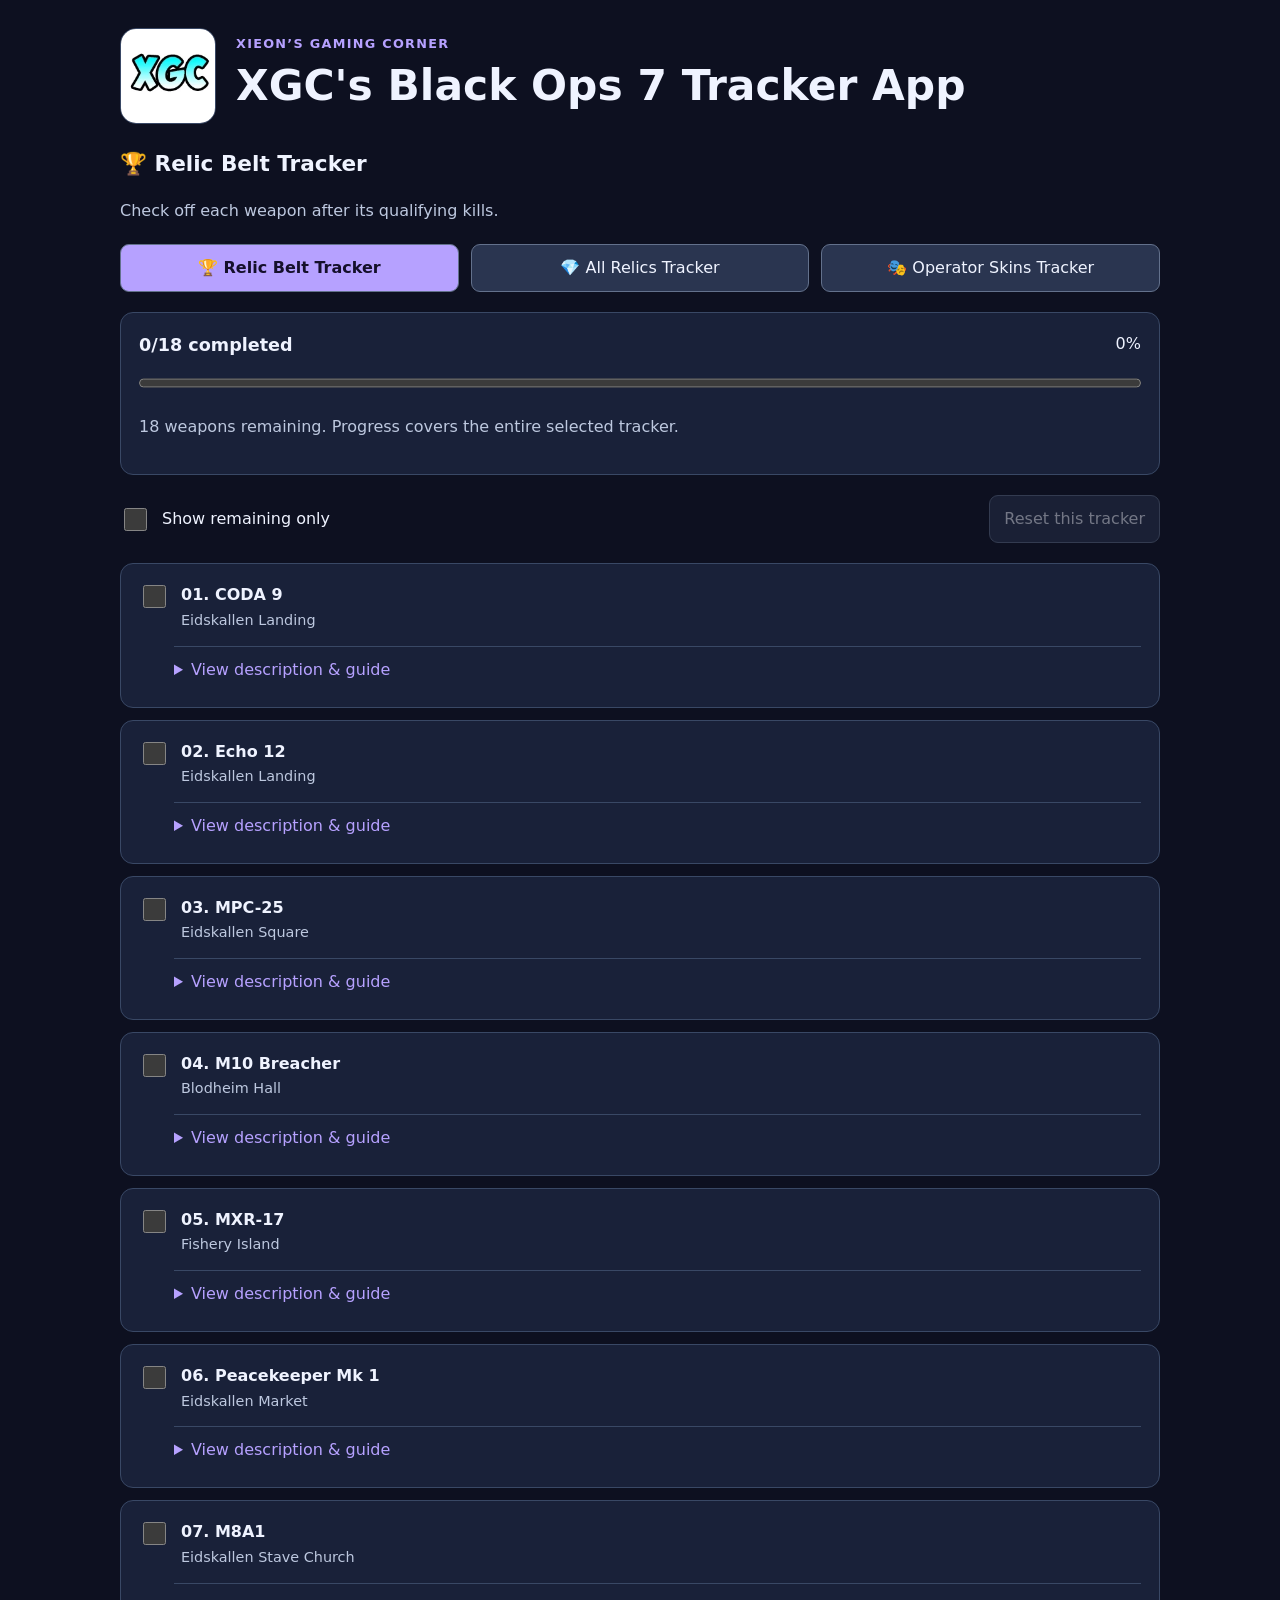
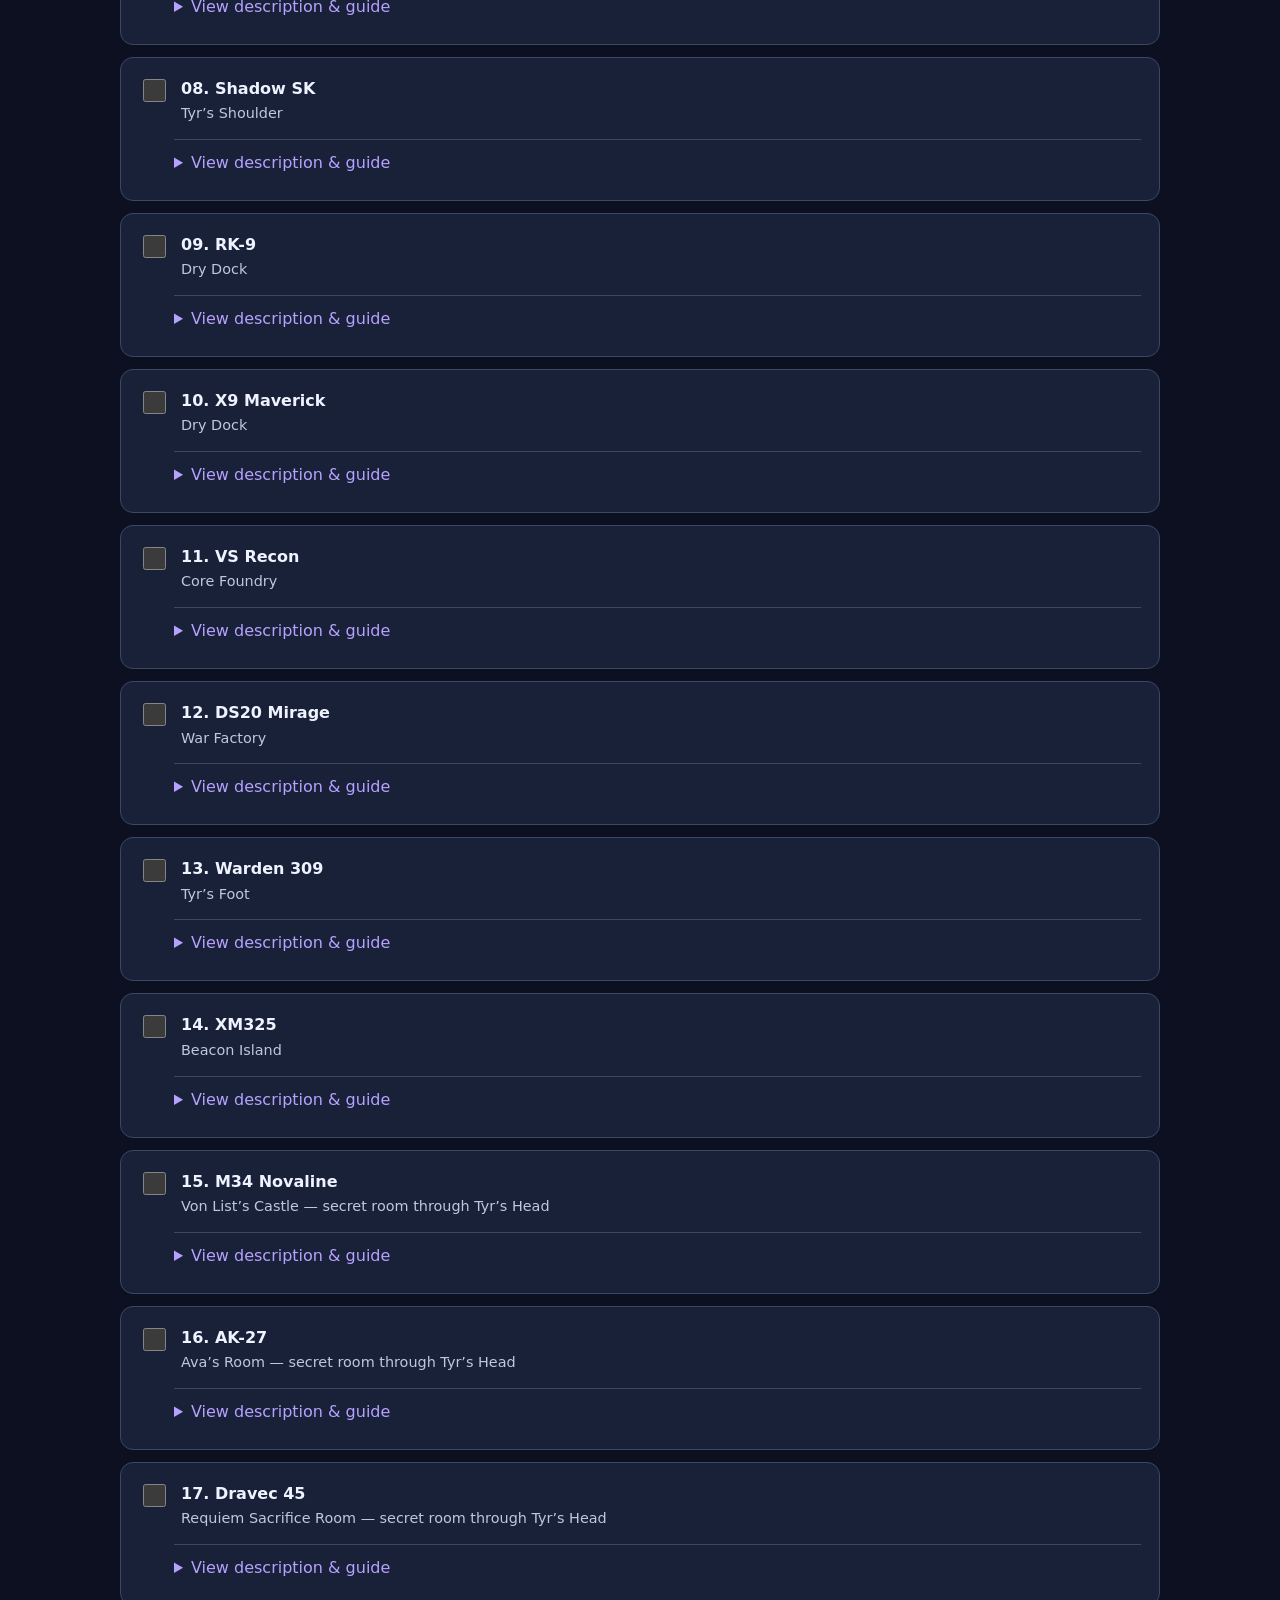
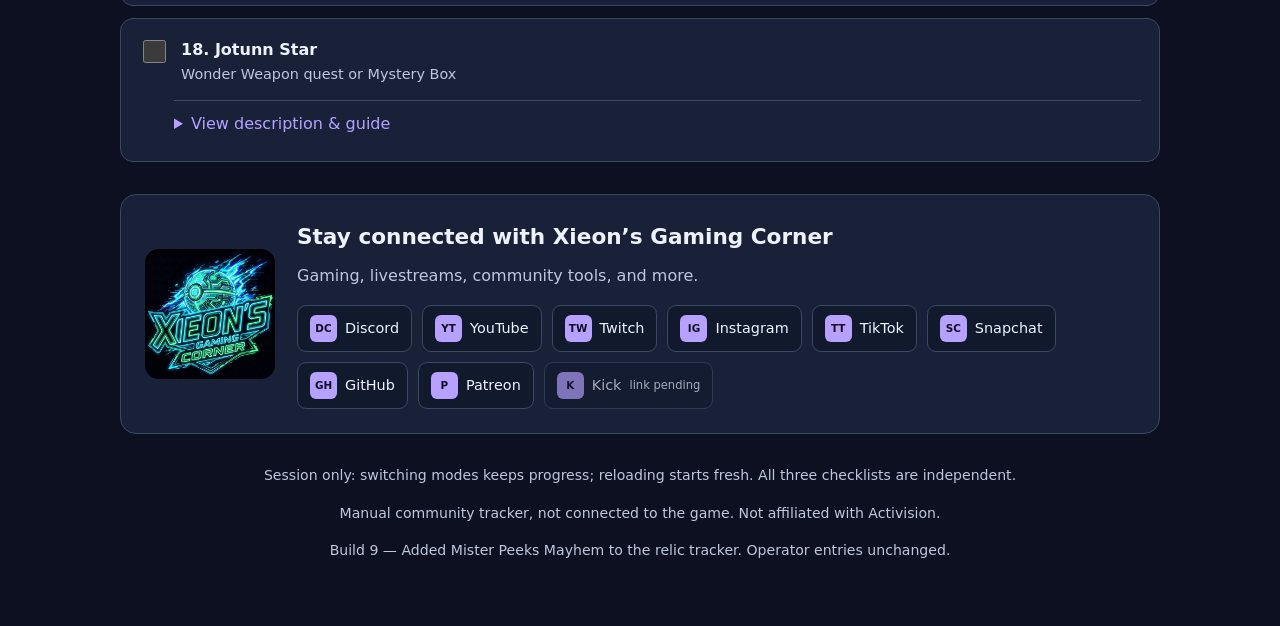
==== commit f85e0ddf: "Add files via upload Signed-off-by: XieonGaming <2804280+Xieon@users.noreply.github.com>" ====
--- a/index.html
+++ b/index.html
@@ -1,5 +1,6 @@
-<!doctype html><html lang="en"><head><meta charset="utf-8"><meta name="viewport" content="width=device-width,initial-scale=1"><meta name="description" content="XGC Black Ops 7 trackers for relics, Wrestling Belt, operator skins and Prestige rewards."><title>XGC's Black Ops 7 Tracker App</title><link rel="icon" type="image/webp" href="./assets/branding/xgc-logo.webp"><style>*{box-sizing:border-box}:root{color-scheme:dark;--bg:#0d1020;--panel:#192139;--line:#394865;--text:#eff3ff;--muted:#bdc8df;--accent:#b6a1ff}body{margin:0;background:var(--bg);color:var(--text);font:16px/1.65 system-ui,sans-serif}main{max-width:1080px;margin:auto;padding:28px 20px 50px}.brand{color:var(--accent);font-weight:800;letter-spacing:.1em;font-size:.8rem}h1{font-size:clamp(1.8rem,5vw,2.7rem);line-height:1.2}p,li{color:var(--muted)}button,select{font:inherit;background:#2a3550;color:var(--text);border:1px solid #63718c;border-radius:9px;padding:10px 14px}button,summary{cursor:pointer}button[aria-pressed=true]{background:var(--accent);color:#15102b;font-weight:750}button:disabled{opacity:.45;cursor:default}nav,.toolbar{display:flex;gap:12px;flex-wrap:wrap;align-items:center;margin:20px 0}nav button{flex:1;min-width:210px}.summary,.item{background:var(--panel);border:1px solid var(--line);border-radius:13px;padding:18px}.summary-top{display:flex;justify-content:space-between;gap:14px}h2{font-size:1.1rem;margin:0}progress{width:100%;height:18px;accent-color:var(--accent);margin-top:14px}input[type=checkbox]{width:23px;height:23px;accent-color:var(--accent);flex-shrink:0}.filter,.item-label{display:flex;align-items:center;gap:12px}.item-label{align-items:flex-start;cursor:pointer;flex:1;min-width:0}.name{display:block;font-weight:750;overflow-wrap:anywhere}.subtitle{display:block;font-size:.9rem;color:var(--muted)}#items{display:grid;gap:12px}details{border-top:1px solid var(--line);margin:13px 0 0 35px;padding-top:10px}summary,a{color:var(--accent)}summary{min-height:32px}.done{border-color:#4d9278}.done .name{text-decoration:line-through;color:var(--muted)}h3{font-size:1rem;margin:20px 0 5px}.trial{border-left:3px solid var(--accent);padding:0 16px;margin:22px 0}.trial h3:first-child{padding-top:12px;font-size:1.2rem}.trial h4{margin:16px 0 4px;font-size:1rem}.trial p{margin:6px 0}li{margin:9px 0}.notice{border-left:3px solid #eac573;background:#25263a;padding:12px 16px}.uncertain{color:#f3d38d}.sources{font-size:.9rem}#reset{margin-left:auto}footer{margin-top:30px;font-size:.88rem;text-align:center}:focus-visible{outline:3px solid #f5cb74;outline-offset:4px}[hidden]{display:none!important}.complete .summary{border-color:#7be0b5}.item-head{display:flex;gap:14px;align-items:flex-start;min-width:0}.relic-art{display:block;flex:0 0 76px;width:76px;height:76px;object-fit:contain;padding:4px;border-radius:9px;background:#11192a}.tier-badge{display:flex;flex-direction:column;align-items:center;gap:3px;flex:0 0 76px;margin:0;font-size:.78rem;color:var(--muted);text-align:center}.portal-art{width:64px;height:64px;object-fit:contain;display:block}.item-label>span{min-width:0}.kind{display:inline-block;font-size:.78rem;border:1px solid var(--line);border-radius:6px;padding:1px 7px;margin-top:6px;color:var(--muted)}.select-filter{display:flex;align-items:center;gap:8px}select{max-width:100%}@media(max-width:550px){main{padding:20px 12px}details{margin-left:0}#reset{width:100%;margin:0}select{max-width:220px}.trial{padding-left:12px}.item-head{gap:8px}.relic-art{flex-basis:48px;width:48px;height:56px;padding:2px}.tier-badge{flex-basis:52px;font-size:.72rem}.portal-art{width:48px;height:48px}.item{padding:13px}}#app-title{font-size:clamp(1.7rem,4.7vw,2.65rem);line-height:1.2;margin:7px 0}#heading{font-size:1.35rem;margin:22px 0 8px}.app-branding{display:flex;gap:20px;align-items:center}.app-logo{width:96px;height:96px;object-fit:contain;flex-shrink:0;border-radius:16px;border:1px solid var(--line);background:var(--panel)}.app-branding>div{min-width:0}.app-branding .brand{margin:0}.community{margin-top:32px;padding:24px;border:1px solid var(--line);border-radius:16px;background:var(--panel);display:grid;grid-template-columns:130px minmax(0,1fr);gap:22px;align-items:center}.community-logo{width:130px;height:130px;object-fit:contain;border-radius:14px}.community h2{font-size:1.35rem}.community p{margin:8px 0 16px}.social-grid{display:flex;flex-wrap:wrap;gap:10px}.social-link,.social-pending{display:inline-flex;align-items:center;gap:8px;border:1px solid var(--line);border-radius:9px;padding:9px 12px;text-decoration:none;background:#111a2c;color:var(--text);font-size:.9rem}.social-link:hover{border-color:var(--accent);background:#24314c}.social-mark{display:inline-grid;place-items:center;border-radius:6px;min-width:27px;height:27px;padding:0 4px;font-size:.65rem;font-weight:850;background:var(--accent);color:#130f24}.social-pending{opacity:.65}.social-pending small{font-size:.72rem}@media(max-width:550px){.app-branding{gap:12px}.app-logo{width:64px;height:64px}.community{grid-template-columns:1fr;padding:18px}.community-logo{width:88px;height:88px}.social-link{flex:1;min-width:125px}.social-grid{gap:8px}}</style></head><body><main><header><div class="app-branding"><img class="app-logo" src="./assets/branding/xgc-logo.webp" alt="Xieon's Gaming Corner logo" width="96" height="96"><div><p class="brand">XIEON’S GAMING CORNER</p><h1 id="app-title">XGC's Black Ops 7 Tracker App</h1></div></div><h2 id="heading">🏆 Relic Belt Tracker</h2><p id="intro">Check off each weapon after its qualifying kills.</p></header><nav aria-label="Tracker mode"><button type="button" id="belt-mode" aria-pressed="true">🏆 Relic Belt Tracker</button><button type="button" id="relics-mode" aria-pressed="false">💎 All Relics Tracker</button><button type="button" id="skins-mode" aria-pressed="false">🎭 Operator Skins Tracker</button></nav><p id="load-error" class="notice" role="alert">The tracker has not initialized. Enable JavaScript if this remains visible.</p><section class="summary" aria-label="Progress"><div class="summary-top"><h2 id="progress-text" aria-live="polite">0/18 completed</h2><span id="percent">0%</span></div><progress id="progress" max="18" value="0" aria-label="Selected tracker completion"></progress><p id="status" role="status"></p></section><div class="toolbar"><label class="filter"><input type="checkbox" id="remaining"> Show remaining only</label><label id="map-control" class="select-filter" hidden>Map <select id="map"><option value="">All maps</option></select></label><label id="operator-control" class="select-filter" hidden>Operator <select id="operator"><option value="">All operators</option></select></label><label id="category-control" class="select-filter" hidden>Category <select id="category"><option value="">All categories</option></select></label><button type="button" id="reset">Reset this tracker</button></div><aside id="shared-note" class="notice" hidden><p>Check off a relic only after completing its trial and receiving the unlock. Opening its portal does not count as completion.</p><p>Follow on-screen instructions and timers. Enemy compositions vary. Recommendations are strategies, not extra requirements; unconfirmed details remain marked. Some portal puzzles need linked walkthroughs for exact locations or cues.</p></aside><aside id="skins-note" class="notice" hidden></aside><section id="items" aria-label="Checklist"></section><p id="empty" hidden>No entries match these filters.</p><noscript>Enable JavaScript to use this tracker.</noscript><section class="community" aria-labelledby="community-title"><img class="community-logo" src="./assets/branding/xgc-community.webp" alt="XGC community artwork" width="130" height="130" loading="lazy"><div><h2 id="community-title">Stay connected with Xieon’s Gaming Corner</h2><p>Gaming, livestreams, community tools, and more.</p><div class="social-grid"><a class="social-link" href="https://discord.gg/Xieon" target="_blank" rel="noopener noreferrer"><span class="social-mark" aria-hidden="true">DC</span>Discord</a><a class="social-link" href="https://youtube.com/@XieonsGamingCorner" target="_blank" rel="noopener noreferrer"><span class="social-mark" aria-hidden="true">YT</span>YouTube</a><a class="social-link" href="https://twitch.tv/Xieon" target="_blank" rel="noopener noreferrer"><span class="social-mark" aria-hidden="true">TW</span>Twitch</a><a class="social-link" href="https://instagram.com/XieonsGamingCorner" target="_blank" rel="noopener noreferrer"><span class="social-mark" aria-hidden="true">IG</span>Instagram</a><a class="social-link" href="https://www.tiktok.com/@xieon_xgc" target="_blank" rel="noopener noreferrer"><span class="social-mark" aria-hidden="true">TT</span>TikTok</a><a class="social-link" href="https://www.snapchat.com/@xieon_gaming" target="_blank" rel="noopener noreferrer"><span class="social-mark" aria-hidden="true">SC</span>Snapchat</a><a class="social-link" href="https://github.com/Xieons-Gaming-Corner" target="_blank" rel="noopener noreferrer"><span class="social-mark" aria-hidden="true">GH</span>GitHub</a><a class="social-link" href="https://www.patreon.com/cw/XieonsGamingCorner" target="_blank" rel="noopener noreferrer"><span class="social-mark" aria-hidden="true">P</span>Patreon</a><span class="social-pending"><span class="social-mark" aria-hidden="true">K</span>Kick <small>link pending</small></span></div></div></section><footer><p>Session only: switching modes keeps progress; reloading starts fresh. All three checklists are independent.</p><p>Manual community tracker, not connected to the game. Not affiliated with Activision.</p><p>Build 8 — 55 operator unlocks, including Standard Mode EE Restored skins.</p></footer></main><script>(()=>{'use strict';
+<!doctype html><html lang="en"><head><meta charset="utf-8"><meta name="viewport" content="width=device-width,initial-scale=1"><meta name="description" content="XGC Black Ops 7 trackers for relics, Wrestling Belt, operator skins and Prestige rewards."><title>XGC's Black Ops 7 Tracker App</title><link rel="icon" type="image/webp" href="./assets/branding/xgc-logo.webp"><style>*{box-sizing:border-box}:root{color-scheme:dark;--bg:#0d1020;--panel:#192139;--line:#394865;--text:#eff3ff;--muted:#bdc8df;--accent:#b6a1ff}body{margin:0;background:var(--bg);color:var(--text);font:16px/1.65 system-ui,sans-serif}main{max-width:1080px;margin:auto;padding:28px 20px 50px}.brand{color:var(--accent);font-weight:800;letter-spacing:.1em;font-size:.8rem}h1{font-size:clamp(1.8rem,5vw,2.7rem);line-height:1.2}p,li{color:var(--muted)}button,select{font:inherit;background:#2a3550;color:var(--text);border:1px solid #63718c;border-radius:9px;padding:10px 14px}button,summary{cursor:pointer}button[aria-pressed=true]{background:var(--accent);color:#15102b;font-weight:750}button:disabled{opacity:.45;cursor:default}nav,.toolbar{display:flex;gap:12px;flex-wrap:wrap;align-items:center;margin:20px 0}nav button{flex:1;min-width:210px}.summary,.item{background:var(--panel);border:1px solid var(--line);border-radius:13px;padding:18px}.summary-top{display:flex;justify-content:space-between;gap:14px}h2{font-size:1.1rem;margin:0}progress{width:100%;height:18px;accent-color:var(--accent);margin-top:14px}input[type=checkbox]{width:23px;height:23px;accent-color:var(--accent);flex-shrink:0}.filter,.item-label{display:flex;align-items:center;gap:12px}.item-label{align-items:flex-start;cursor:pointer;flex:1;min-width:0}.name{display:block;font-weight:750;overflow-wrap:anywhere}.subtitle{display:block;font-size:.9rem;color:var(--muted)}#items{display:grid;gap:12px}details{border-top:1px solid var(--line);margin:13px 0 0 35px;padding-top:10px}summary,a{color:var(--accent)}summary{min-height:32px}.done{border-color:#4d9278}.done .name{text-decoration:line-through;color:var(--muted)}h3{font-size:1rem;margin:20px 0 5px}.trial{border-left:3px solid var(--accent);padding:0 16px;margin:22px 0}.trial h3:first-child{padding-top:12px;font-size:1.2rem}.trial h4{margin:16px 0 4px;font-size:1rem}.trial p{margin:6px 0}li{margin:9px 0}.notice{border-left:3px solid #eac573;background:#25263a;padding:12px 16px}.uncertain{color:#f3d38d}.sources{font-size:.9rem}#reset{margin-left:auto}footer{margin-top:30px;font-size:.88rem;text-align:center}:focus-visible{outline:3px solid #f5cb74;outline-offset:4px}[hidden]{display:none!important}.complete .summary{border-color:#7be0b5}.item-head{display:flex;gap:14px;align-items:flex-start;min-width:0}.relic-art{display:block;flex:0 0 76px;width:76px;height:76px;object-fit:contain;padding:4px;border-radius:9px;background:#11192a}.tier-badge{display:flex;flex-direction:column;align-items:center;gap:3px;flex:0 0 76px;margin:0;font-size:.78rem;color:var(--muted);text-align:center}.portal-art{width:64px;height:64px;object-fit:contain;display:block}.item-label>span{min-width:0}.kind{display:inline-block;font-size:.78rem;border:1px solid var(--line);border-radius:6px;padding:1px 7px;margin-top:6px;color:var(--muted)}.select-filter{display:flex;align-items:center;gap:8px}select{max-width:100%}@media(max-width:550px){main{padding:20px 12px}details{margin-left:0}#reset{width:100%;margin:0}select{max-width:220px}.trial{padding-left:12px}.item-head{gap:8px}.relic-art{flex-basis:48px;width:48px;height:56px;padding:2px}.tier-badge{flex-basis:52px;font-size:.72rem}.portal-art{width:48px;height:48px}.item{padding:13px}}#app-title{font-size:clamp(1.7rem,4.7vw,2.65rem);line-height:1.2;margin:7px 0}#heading{font-size:1.35rem;margin:22px 0 8px}.app-branding{display:flex;gap:20px;align-items:center}.app-logo{width:96px;height:96px;object-fit:contain;flex-shrink:0;border-radius:16px;border:1px solid var(--line);background:var(--panel)}.app-branding>div{min-width:0}.app-branding .brand{margin:0}.community{margin-top:32px;padding:24px;border:1px solid var(--line);border-radius:16px;background:var(--panel);display:grid;grid-template-columns:130px minmax(0,1fr);gap:22px;align-items:center}.community-logo{width:130px;height:130px;object-fit:contain;border-radius:14px}.community h2{font-size:1.35rem}.community p{margin:8px 0 16px}.social-grid{display:flex;flex-wrap:wrap;gap:10px}.social-link,.social-pending{display:inline-flex;align-items:center;gap:8px;border:1px solid var(--line);border-radius:9px;padding:9px 12px;text-decoration:none;background:#111a2c;color:var(--text);font-size:.9rem}.social-link:hover{border-color:var(--accent);background:#24314c}.social-mark{display:inline-grid;place-items:center;border-radius:6px;min-width:27px;height:27px;padding:0 4px;font-size:.65rem;font-weight:850;background:var(--accent);color:#130f24}.social-pending{opacity:.65}.social-pending small{font-size:.72rem}@media(max-width:550px){.app-branding{gap:12px}.app-logo{width:64px;height:64px}.community{grid-template-columns:1fr;padding:18px}.community-logo{width:88px;height:88px}.social-link{flex:1;min-width:125px}.social-grid{gap:8px}}</style></head><body><main><header><div class="app-branding"><img class="app-logo" src="./assets/branding/xgc-logo.webp" alt="Xieon's Gaming Corner logo" width="96" height="96"><div><p class="brand">XIEON’S GAMING CORNER</p><h1 id="app-title">XGC's Black Ops 7 Tracker App</h1></div></div><h2 id="heading">🏆 Relic Belt Tracker</h2><p id="intro">Check off each weapon after its qualifying kills.</p></header><nav aria-label="Tracker mode"><button type="button" id="belt-mode" aria-pressed="true">🏆 Relic Belt Tracker</button><button type="button" id="relics-mode" aria-pressed="false">💎 All Relics Tracker</button><button type="button" id="skins-mode" aria-pressed="false">🎭 Operator Skins Tracker</button></nav><p id="load-error" class="notice" role="alert">The tracker has not initialized. Enable JavaScript if this remains visible.</p><section class="summary" aria-label="Progress"><div class="summary-top"><h2 id="progress-text" aria-live="polite">0/18 completed</h2><span id="percent">0%</span></div><progress id="progress" max="18" value="0" aria-label="Selected tracker completion"></progress><p id="status" role="status"></p></section><div class="toolbar"><label class="filter"><input type="checkbox" id="remaining"> Show remaining only</label><label id="map-control" class="select-filter" hidden>Map <select id="map"><option value="">All maps</option></select></label><label id="operator-control" class="select-filter" hidden>Operator <select id="operator"><option value="">All operators</option></select></label><label id="category-control" class="select-filter" hidden>Category <select id="category"><option value="">All categories</option></select></label><button type="button" id="reset">Reset this tracker</button></div><aside id="shared-note" class="notice" hidden><p>Check off a relic only after receiving its unlock. Opening a portal does not count as completion. Mister Peeks Mayhem is a separate Super Easter Egg reward, not a standard portal trial.</p><p>Follow on-screen instructions and timers. Enemy compositions vary. Recommendations are strategies, not extra requirements; unconfirmed details remain marked. Some portal puzzles need linked walkthroughs for exact locations or cues.</p></aside><aside id="skins-note" class="notice" hidden></aside><section id="items" aria-label="Checklist"></section><p id="empty" hidden>No entries match these filters.</p><noscript>Enable JavaScript to use this tracker.</noscript><section class="community" aria-labelledby="community-title"><img class="community-logo" src="./assets/branding/xgc-community.webp" alt="XGC community artwork" width="130" height="130" loading="lazy"><div><h2 id="community-title">Stay connected with Xieon’s Gaming Corner</h2><p>Gaming, livestreams, community tools, and more.</p><div class="social-grid"><a class="social-link" href="https://discord.gg/Xieon" target="_blank" rel="noopener noreferrer"><span class="social-mark" aria-hidden="true">DC</span>Discord</a><a class="social-link" href="https://youtube.com/@XieonsGamingCorner" target="_blank" rel="noopener noreferrer"><span class="social-mark" aria-hidden="true">YT</span>YouTube</a><a class="social-link" href="https://twitch.tv/Xieon" target="_blank" rel="noopener noreferrer"><span class="social-mark" aria-hidden="true">TW</span>Twitch</a><a class="social-link" href="https://instagram.com/XieonsGamingCorner" target="_blank" rel="noopener noreferrer"><span class="social-mark" aria-hidden="true">IG</span>Instagram</a><a class="social-link" href="https://www.tiktok.com/@xieon_xgc" target="_blank" rel="noopener noreferrer"><span class="social-mark" aria-hidden="true">TT</span>TikTok</a><a class="social-link" href="https://www.snapchat.com/@xieon_gaming" target="_blank" rel="noopener noreferrer"><span class="social-mark" aria-hidden="true">SC</span>Snapchat</a><a class="social-link" href="https://github.com/Xieons-Gaming-Corner" target="_blank" rel="noopener noreferrer"><span class="social-mark" aria-hidden="true">GH</span>GitHub</a><a class="social-link" href="https://www.patreon.com/cw/XieonsGamingCorner" target="_blank" rel="noopener noreferrer"><span class="social-mark" aria-hidden="true">P</span>Patreon</a><span class="social-pending"><span class="social-mark" aria-hidden="true">K</span>Kick <small>link pending</small></span></div></div></section><footer><p>Session only: switching modes keeps progress; reloading starts fresh. All three checklists are independent.</p><p>Manual community tracker, not connected to the game. Not affiliated with Activision.</p><p>Build 9 — Added Mister Peeks Mayhem to the relic tracker. Operator entries unchanged.</p></footer></main><script>(()=>{'use strict';
 const WEAPONS=[["CODA 9", "Eidskallen Landing"], ["Echo 12", "Eidskallen Landing"], ["MPC-25", "Eidskallen Square"], ["M10 Breacher", "Blodheim Hall"], ["MXR-17", "Fishery Island"], ["Peacekeeper Mk 1", "Eidskallen Market"], ["M8A1", "Eidskallen Stave Church"], ["Shadow SK", "Tyr’s Shoulder"], ["RK-9", "Dry Dock"], ["X9 Maverick", "Dry Dock"], ["VS Recon", "Core Foundry"], ["DS20 Mirage", "War Factory"], ["Warden 309", "Tyr’s Foot"], ["XM325", "Beacon Island"], ["M34 Novaline", "Von List’s Castle — secret room through Tyr’s Head"], ["AK-27", "Ava’s Room — secret room through Tyr’s Head"], ["Dravec 45", "Requiem Sacrifice Room — secret room through Tyr’s Head"], ["Jotunn Star", "Wonder Weapon quest or Mystery Box"]],RELICS=[{"id": "relic-0", "name": "Lawyer’s Pen", "map": "Ashes of the Damned", "tier": "Grim", "effect": "Shock Mimic props appear around the map.", "portal": ["Reach round 20.", "Light red candles in the fog cabin, Ashwood Jugger-Nog room, and farm house with Napalm Burst or Molotovs.", "Find the portal near the barn."], "objective": "Complete four waves of Shock Mimics, including HVTs.", "modifier": "Shock Mimics replace normal opposition.", "preparation": "Bring an upgraded single-target weapon and full ammunition.", "strategy": ["Avoid grabs and preserve an escape route.", "Separate HVT Mimics rather than letting several surround you."], "notes": "Electrical bursts can destroy equipment; do not rely on deployed equipment alone.", "sources": [["Relic wiki", "https://callofduty.fandom.com/wiki/Relic"], ["Community trial guide", "https://www.reddit.com/r/CODZombies/comments/1th5arj/complete_bo7_cursed_relics_solo_guide_no_bs/"], ["Unlock walkthroughs", "https://gamerant.com/black-ops-7-zombies-all-relics-effects-locations/"]]}, {"id": "relic-1", "name": "Dragon Wings", "map": "Ashes of the Damned", "tier": "Grim", "effect": "Normal power-up drops are disabled.", "portal": ["Reach round 20.", "Take the Vandorn Farm jump pad toward Janus Towers.", "Shoot three purple portals during the jump."], "objective": "Complete four waves.", "modifier": "Power-up pickups damage you and do not activate.", "preparation": "Refill ammunition and armor; do not rely on Max Ammo.", "strategy": ["Fight in open space and track power-up drops.", "Route around drops during retreats."], "notes": "Documented ordinary waves: first and third; HVT encounters: second and fourth. Treat every power-up as a hazard.", "sources": [["Relic wiki", "https://callofduty.fandom.com/wiki/Relic"], ["Community trial guide", "https://www.reddit.com/r/CODZombies/comments/1th5arj/complete_bo7_cursed_relics_solo_guide_no_bs/"], ["Unlock walkthroughs", "https://gamerant.com/black-ops-7-zombies-all-relics-effects-locations/"]]}, {"id": "relic-2", "name": "Teddy Bear", "map": "Ashes of the Damned", "tier": "Grim", "effect": "Round delays are reduced.", "portal": ["Equip Aether Shroud and obtain the Necrofluid Gauntlet.", "Shoot ten hidden Mister Peeks parts while using Aether Shroud; the Exit 115 part requires round 20.", "Consult the linked walkthrough for all part locations."], "objective": "Complete four combat waves.", "modifier": "Each shot costs 100 Essence.", "preparation": "Bring a substantial Essence reserve and an efficient upgraded weapon.", "strategy": ["Prioritize accurate shots instead of spraying.", "Group enemies before attacks that hit several targets."], "notes": "Rapid fire drains Essence quickly. Unverified: behavior at zero Essence; do not assume free firing or automatic failure.", "sources": [["Relic wiki", "https://callofduty.fandom.com/wiki/Relic"], ["Community trial guide", "https://www.reddit.com/r/CODZombies/comments/1th5arj/complete_bo7_cursed_relics_solo_guide_no_bs/"], ["Unlock walkthroughs", "https://gamerant.com/black-ops-7-zombies-all-relics-effects-locations/"]]}, {"id": "relic-3", "name": "Vril Sphere", "map": "Ashes of the Damned", "tier": "Sinister", "effect": "You can carry only four perks.", "portal": ["Start at Tier I or higher and reach round 40.", "Kill a Doppelghast with a jump pad.", "Find the Zarya Cosmodrome portal."], "objective": "Complete five waves, including HVTs.", "modifier": "Purchases are disabled.", "preparation": "Buy upgrades, ammunition, armor, equipment and scorestreaks before entry.", "strategy": ["Use regular weapons for routine enemies.", "Save limited-use tools for HVTs."], "notes": "The detailed wiki states no purchases; an older summary describes the restriction less consistently. Do not label this simply a no-perks trial.", "sources": [["Relic wiki", "https://callofduty.fandom.com/wiki/Relic"], ["Community trial guide", "https://www.reddit.com/r/CODZombies/comments/1th5arj/complete_bo7_cursed_relics_solo_guide_no_bs/"], ["Unlock walkthroughs", "https://gamerant.com/black-ops-7-zombies-all-relics-effects-locations/"]]}, {"id": "relic-4", "name": "Samantha’s Drawing", "map": "Ashes of the Damned", "tier": "Sinister", "effect": "Weapons change each round, retaining upgrades.", "portal": ["Start at Tier I or higher.", "Feed Chompy weapons of every rarity from Common to Legendary.", "At round 40 or later, feed Chompy a Ray Gun."], "objective": "Complete five waves of zombies and HVTs.", "modifier": "Ammo caches and Max Ammo power-ups are disabled.", "preparation": "Fill ammunition reserves and bring multiple damage options.", "strategy": ["Use efficient attacks for regular enemies.", "Save high-damage ammunition for HVTs and valid damage windows."], "notes": "Do not rely on buying ammo or Max Ammo. Unverified: which ammunition GobbleGums bypass the restriction, if any.", "sources": [["Relic wiki", "https://callofduty.fandom.com/wiki/Relic"], ["Community trial guide", "https://www.reddit.com/r/CODZombies/comments/1th5arj/complete_bo7_cursed_relics_solo_guide_no_bs/"], ["Unlock walkthroughs", "https://gamerant.com/black-ops-7-zombies-all-relics-effects-locations/"]]}, {"id": "relic-5", "name": "Focusing Stone", "map": "Ashes of the Damned", "tier": "Sinister", "effect": "Self-Revive Kits are disabled.", "portal": ["Start at Tier I or higher and reach round 40.", "Melee-kill a Zursa for a wine bottle and earn a Legendary T.E.D.D. Task reward.", "Observe and repeat the bottle sequence at the Blackwater Lake cabin.", "See the linked guide for setup and sequence cues."], "objective": "Complete the trial after temporarily surrendering Essence.", "modifier": "Existing Essence is taken away; you can earn new Essence in combat.", "preparation": "Purchase essential upgrades and supplies before entry.", "strategy": ["Begin with owned equipment.", "Use newly earned Essence for available purchases."], "notes": "Surrendered Essence reportedly returns after success. Unverified: wave count.", "sources": [["Relic wiki", "https://callofduty.fandom.com/wiki/Relic"], ["Community trial guide", "https://www.reddit.com/r/CODZombies/comments/1th5arj/complete_bo7_cursed_relics_solo_guide_no_bs/"], ["Unlock walkthroughs", "https://gamerant.com/black-ops-7-zombies-all-relics-effects-locations/"]]}, {"id": "relic-6", "name": "Bus", "map": "Ashes of the Damned", "tier": "Wicked", "effect": "Enemies regenerate health.", "portal": ["Start at Tier II or higher and reach round 60.", "Complete a full round using traps without firing or meleeing."], "objective": "Use zombies to kill other zombies.", "modifier": "Direct player damage cannot eliminate enemies; zombie-on-zombie damage is required.", "preparation": "Equip Brain Rot and a suitable weapon.", "strategy": ["Convert a zombie and bring targets within its reach.", "Keep a manageable group without trapping yourself."], "notes": "Firing applies Brain Rot, not a bypass for direct kills. Unverified: wave count and HVT conversion interactions.", "sources": [["Relic wiki", "https://callofduty.fandom.com/wiki/Relic"], ["Community trial guide", "https://www.reddit.com/r/CODZombies/comments/1th5arj/complete_bo7_cursed_relics_solo_guide_no_bs/"], ["Unlock walkthroughs", "https://gamerant.com/black-ops-7-zombies-all-relics-effects-locations/"]]}, {"id": "relic-7", "name": "Dragon", "map": "Ashes of the Damned", "tier": "Wicked", "effect": "Ammo caches are disabled.", "portal": ["Start at Tier II or higher.", "Complete the main quest at round 60 or above.", "Find the Blackwater Lake portal."], "objective": "Clear the trial using explosive damage.", "modifier": "Only explosives kill enemies; Necrofluid Gauntlet explosive attacks are documented as valid.", "preparation": "Bring upgraded explosives, ammunition, and protection against self-inflicted explosions where available.", "strategy": ["Group targets before firing.", "Save ammunition for tougher targets."], "notes": "Upgraded conventional bullets do not bypass the rule. Unverified: wave count.", "sources": [["Relic wiki", "https://callofduty.fandom.com/wiki/Relic"], ["Community trial guide", "https://www.reddit.com/r/CODZombies/comments/1th5arj/complete_bo7_cursed_relics_solo_guide_no_bs/"], ["Unlock walkthroughs", "https://gamerant.com/black-ops-7-zombies-all-relics-effects-locations/"]]}, {"id": "relic-8", "name": "Blood Vials", "map": "Ashes of the Damned", "tier": "Wicked", "effect": "Augments are disabled.", "portal": ["Start at Tier II or higher.", "Answer the red telephone five times at ten-round intervals in one run.", "First eligible ring is disputed; listen from round 10 onward."], "objective": "Clear the combat trial with reduced damage.", "modifier": "Player damage is halved.", "preparation": "Upgrade weapons and stock ammunition for longer fights.", "strategy": ["Aim for weak points.", "Finish dangerous targets before spreading damage."], "notes": "Expect longer kill times and keep more distance. Unverified: wave count.", "sources": [["Relic wiki", "https://callofduty.fandom.com/wiki/Relic"], ["Community trial guide", "https://www.reddit.com/r/CODZombies/comments/1th5arj/complete_bo7_cursed_relics_solo_guide_no_bs/"], ["Unlock walkthroughs", "https://gamerant.com/black-ops-7-zombies-all-relics-effects-locations/"]]}, {"id": "relic-9", "name": "Gong", "map": "Astra Malorum", "tier": "Grim", "effect": "Field Upgrade begins charged but recharges only through Full Power.", "portal": ["Reach round 20 with Tesla Storm and Dead Wire.", "Lead the lightning-rod zombie to the three lightbulb doorways.", "Apply Dead Wire and Tesla Storm at each; consult references for doorway positions."], "objective": "Complete four waves of zombies and HVTs.", "modifier": "Only electrical damage works; the wiki reports weapons equipped with Dead Wire qualify.", "preparation": "Equip Dead Wire and have Tesla Storm available.", "strategy": ["Use an electrically qualified weapon for dependable damage.", "Do not rely solely on Field Upgrade uptime."], "notes": "Do not enter with only a non-electrical upgraded weapon.", "sources": [["Relic wiki", "https://callofduty.fandom.com/wiki/Relic"], ["Community trial guide", "https://www.reddit.com/r/CODZombies/comments/1th5arj/complete_bo7_cursed_relics_solo_guide_no_bs/"], ["Unlock walkthroughs", "https://gamerant.com/black-ops-7-zombies-all-relics-effects-locations/"]]}, {"id": "relic-10", "name": "Seed", "map": "Astra Malorum", "tier": "Grim", "effect": "Mystery Box is disabled.", "portal": ["At round 20, find the Common pistol at a possible spawn.", "Kill a number of zombies equal to the current round with it during that round.", "Consult references for six possible pistol spawns."], "objective": "Complete four waves with the supplied Pack-a-Punch I pistol.", "modifier": "You are restricted to the pistol; its Pack-a-Punch level cannot be increased.", "preparation": "Prepare to use a pistol instead of your usual primary.", "strategy": ["Aim for weak points and keep distance from Mimics.", "Avoid emptying a magazine while cornered."], "notes": "Documented ordinary/Mimic waves: first and third; HVT Mimics: second and fourth. Pistol rarity can reportedly still be raised at the Arsenal.", "sources": [["Relic wiki", "https://callofduty.fandom.com/wiki/Relic"], ["Community trial guide", "https://www.reddit.com/r/CODZombies/comments/1th5arj/complete_bo7_cursed_relics_solo_guide_no_bs/"], ["Unlock walkthroughs", "https://gamerant.com/black-ops-7-zombies-all-relics-effects-locations/"]]}, {"id": "relic-11", "name": "Spider Fang", "map": "Astra Malorum", "tier": "Sinister", "effect": "Perk prices do not decrease.", "portal": ["Start at Tier I or higher and reach round 40.", "Have Wisp Tea actively targeting O.S.C.A.R.", "Deliver the finishing melee hit and find the Library portal."], "objective": "Complete five waves without perks.", "modifier": "Perks are disabled or removed; other utilities remain available.", "preparation": "Bring upgraded weapons and equipment; do not rely on perk-based health, movement, reload speed or explosive protection.", "strategy": ["Keep escape routes open.", "The wiki recommends Apogee Annihilator for tougher targets."], "notes": "Reported enemies include Mimics, Uber Klaus and O.S.C.A.R., including HVTs. Compositions may vary; usual perk survivability does not apply.", "sources": [["Relic wiki", "https://callofduty.fandom.com/wiki/Relic"], ["Community trial guide", "https://www.reddit.com/r/CODZombies/comments/1th5arj/complete_bo7_cursed_relics_solo_guide_no_bs/"], ["Unlock walkthroughs", "https://gamerant.com/black-ops-7-zombies-all-relics-effects-locations/"]]}, {"id": "relic-12", "name": "Matryoshka Doll", "map": "Astra Malorum", "tier": "Sinister", "effect": "Salvage drops are reduced.", "portal": ["Start at Tier I or higher and reach round 40.", "Go to Mars and use C4 at meat pieces around the central circle.", "Earn explosive kills; see the reference for placements."], "objective": "Eliminate enemies using Field Upgrade damage.", "modifier": "Ordinary weapon damage does not satisfy the restriction.", "preparation": "Choose a damaging Field Upgrade and enter charged.", "strategy": ["Group enemies before activation to maximize qualifying kills."], "notes": "Utility-only upgrades may leave no practical killing method. Unverified: wave count, charge supply and qualifying upgrades/secondary damage interactions.", "sources": [["Relic wiki", "https://callofduty.fandom.com/wiki/Relic"], ["Community trial guide", "https://www.reddit.com/r/CODZombies/comments/1th5arj/complete_bo7_cursed_relics_solo_guide_no_bs/"], ["Unlock walkthroughs", "https://gamerant.com/black-ops-7-zombies-all-relics-effects-locations/"]]}, {"id": "relic-13", "name": "Golden Spork", "map": "Astra Malorum", "tier": "Wicked", "effect": "Enemies deal double damage.", "portal": ["Start at Tier II or higher and reach round 60.", "Gather zombies at the Machina Astralis ritual circle.", "Use the Mangler Cannon through the Mars portal to kill at least ten zombies."], "objective": "Clear the trial while hip-firing.", "modifier": "Enemies take qualifying damage only while you fire from the hip.", "preparation": "Bring a weapon controllable and effective without aiming down sights.", "strategy": ["Keep useful hip-fire range and room to retreat."], "notes": "Do not reflexively aim down sights at HVTs. Unverified: wave count and non-firearm damage interactions.", "sources": [["Relic wiki", "https://callofduty.fandom.com/wiki/Relic"], ["Community trial guide", "https://www.reddit.com/r/CODZombies/comments/1th5arj/complete_bo7_cursed_relics_solo_guide_no_bs/"], ["Unlock walkthroughs", "https://gamerant.com/black-ops-7-zombies-all-relics-effects-locations/"]]}, {"id": "relic-14", "name": "Civil Protector Head", "map": "Astra Malorum", "tier": "Wicked", "effect": "You lose a perk every 100 kills.", "portal": ["Start at Tier II or higher and reach round 60.", "Use Energy Mine at Ol’ Tessie to reveal the light sequence.", "Use PhD Flopper beneath Museum chandeliers in that order.", "See the reference for sequence cues."], "objective": "Complete six waves of zombies and HVTs.", "modifier": "Zombies sprint at maximum speed.", "preparation": "Bring crowd control, upgraded weapons and emergency escape support.", "strategy": ["Follow a planned route and clear space ahead before turning to fire.", "Control crowds before being surrounded."], "notes": "Slow training patterns are less forgiving; treat every spawn as an immediate threat.", "sources": [["Relic wiki", "https://callofduty.fandom.com/wiki/Relic"], ["Community trial guide", "https://www.reddit.com/r/CODZombies/comments/1th5arj/complete_bo7_cursed_relics_solo_guide_no_bs/"], ["Unlock walkthroughs", "https://gamerant.com/black-ops-7-zombies-all-relics-effects-locations/"]]}, {"id": "relic-15", "name": "Rocket", "map": "Paradox Junction", "tier": "Grim", "effect": "Scorestreaks are disabled.", "portal": ["Brain Rot and pet a friendly Rad-Hound on normal Nuketown.", "Also pet a friendly sentry D.A.W.G. on destroyed Nuketown; perform the round-gated interaction after round 20."], "objective": "Exploit elemental weaknesses to eliminate enemies.", "modifier": "Only the element an enemy is weak against deals qualifying damage.", "preparation": "Arrange multiple elemental damage types.", "strategy": ["Identify the target, apply the matching element and confirm damage."], "notes": "One powerful element cannot replace required matchups. Unverified: wave count, complete elemental matchup table and alternate elemental damage interactions.", "sources": [["Relic wiki", "https://callofduty.fandom.com/wiki/Relic"], ["Community trial guide", "https://www.reddit.com/r/CODZombies/comments/1th5arj/complete_bo7_cursed_relics_solo_guide_no_bs/"], ["Unlock walkthroughs", "https://gamerant.com/black-ops-7-zombies-all-relics-effects-locations/"]]}, {"id": "relic-16", "name": "Summoning Key", "map": "Paradox Junction", "tier": "Sinister", "effect": "Zombies explode on death, damaging nearby players.", "portal": ["Start at Tier I or higher.", "Use a grenade at the Green House chimney for the collar and Brain Rot a Rad-Hound for the tennis ball.", "At round 40 or later, down yourself in the Green House backyard for the grave interaction. Arrange revival support first."], "objective": "Kill required enemies before the timer expires.", "modifier": "Timed elimination rather than unrestricted survival.", "preparation": "Bring full ammunition and burst damage for high-health targets.", "strategy": ["Watch the timer.", "Avoid leaving difficult targets until the final seconds."], "notes": "Failure: required enemies remain when time expires. Unverified: exact timers, wave count and fixed composition.", "sources": [["Relic wiki", "https://callofduty.fandom.com/wiki/Relic"], ["Community trial guide", "https://www.reddit.com/r/CODZombies/comments/1th5arj/complete_bo7_cursed_relics_solo_guide_no_bs/"], ["Unlock walkthroughs", "https://gamerant.com/black-ops-7-zombies-all-relics-effects-locations/"]]}, {"id": "relic-17", "name": "Mangler Helmet", "map": "Paradox Junction", "tier": "Wicked", "effect": "Arsenal is disabled.", "portal": ["Start at Tier II or higher with the Mister Peeks Field Upgrade.", "Use it at Mystery Boxes in both Nuketown versions to take figures.", "Place figures on the Yellow House mailbox.", "At round 60, melee the red-mouth Shock Mimic."], "objective": "Survive six waves.", "modifier": "Reduced health and no armor.", "preparation": "Bring upgraded weapons, crowd control and escape support. The community guide recommends Ray Gun Mark II or Sundergat.", "strategy": ["Fight at range and reposition early.", "Control enemies before contact."], "notes": "Do not rely on taking a hit to push through a group. Unverified: exact health cap and dependable wave composition.", "sources": [["Relic wiki", "https://callofduty.fandom.com/wiki/Relic"], ["Community trial guide", "https://www.reddit.com/r/CODZombies/comments/1th5arj/complete_bo7_cursed_relics_solo_guide_no_bs/"], ["Unlock walkthroughs", "https://gamerant.com/black-ops-7-zombies-all-relics-effects-locations/"]]}, {"id": "relic-18", "name": "Power Switch", "map": "Totenreich", "tier": "Grim", "effect": "Equipment randomizes each round.", "portal": ["Count deer heads at four statues.", "Throw Combat Axes at matching pelts in Blodheim Hall from lowest count to highest."], "objective": "Eliminate enemies with traps.", "modifier": "Only trap kills count.", "preparation": "Learn a safe trap route and reserve activation resources.", "strategy": ["Group targets and lead them through an active trap.", "Reposition during cooldowns."], "notes": "Weapons do not replace trap kills. Unverified: wave count and environmental damage exceptions.", "sources": [["Relic wiki", "https://callofduty.fandom.com/wiki/Relic"], ["Community trial guide", "https://www.reddit.com/r/CODZombies/comments/1th5arj/complete_bo7_cursed_relics_solo_guide_no_bs/"], ["Unlock walkthroughs", "https://gamerant.com/black-ops-7-zombies-all-relics-effects-locations/"]]}, {"id": "relic-19", "name": "Wrestling Belt", "map": "Totenreich", "tier": "Grim", "effect": "Weapon wall-buys randomize each round.", "portal": ["Pick up the lighthouse Mister Peeks magazine BEFORE collecting Jotunn Star.", "Buy all 17 wall weapons from their wall-buys and earn 50 qualifying kills with each.", "Earn 50 Jotunn Star kills; use the Belt Tracker for all 18 requirements.", "After Mister Peeks laughs, find the portal near Eidskallen Square Arsenal."], "objective": "Complete four waves including HVTs.", "modifier": "All weapons are removed at the end of each wave.", "preparation": "Reserve plenty of Essence for repeated weapon purchases and upgrades.", "strategy": ["Clear the opening wave.", "Obtain replacement weapons after yours disappear.", "Upgrade the replacement loadout as needed.", "Repeat until all four waves are complete."], "notes": "Do not spend the entire reserve on your opening loadout; several replacements must be funded.", "sources": [["Wrestling Belt trial", "https://codzombiessolver.com/cursed/wrestlers-belt"], ["Relic wiki", "https://callofduty.fandom.com/wiki/Relic"], ["Community trial guide", "https://www.reddit.com/r/CODZombies/comments/1th5arj/complete_bo7_cursed_relics_solo_guide_no_bs/"], ["Unlock walkthroughs", "https://gamerant.com/black-ops-7-zombies-all-relics-effects-locations/"]]}, {"id": "relic-20", "name": "Stuffed Elephant", "map": "Totenreich", "tier": "Sinister", "effect": "Health regeneration takes longer to begin.", "portal": ["Start at Tier I or higher.", "Reach round 40 without perks.", "Find the portal behind Jugger-Nog on Fishery Island."], "objective": "Find cursed eggs and kill the HVT before time expires.", "modifier": "Timed search-and-kill challenge.", "preparation": "Learn the area and bring strong HVT damage.", "strategy": ["Search immediately and complete the egg objective.", "Leave time for the HVT; avoid incidental fights unless they obstruct progress."], "notes": "Failure: timer expires before objectives are met. Unverified: egg count, timer, spawn pool and number of stages.", "sources": [["Relic wiki", "https://callofduty.fandom.com/wiki/Relic"], ["Community trial guide", "https://www.reddit.com/r/CODZombies/comments/1th5arj/complete_bo7_cursed_relics_solo_guide_no_bs/"], ["Unlock walkthroughs", "https://gamerant.com/black-ops-7-zombies-all-relics-effects-locations/"]]}, {"id": "relic-21", "name": "Dancing Arnie", "map": "Totenreich", "tier": "Sinister", "effect": "Perk machines dispense random perks.", "portal": ["Start at Tier I or higher.", "Complete the Blodheim Hall pot quest with pot, beer, Chilly Chunks, lobster and special-round fish.", "Feed Mister Peeks souls using Jotunn Star.", "Soul count is disputed; follow the completion cue. See references for ingredients."], "objective": "Clear enemies using melee.", "modifier": "Only melee kills satisfy the challenge.", "preparation": "Upgrade melee and prepare a way to create space.", "strategy": ["Keep enemies in front and attack at reach limits.", "Break contact when the group becomes dense."], "notes": "Do not assume Jotunn Star ranged attacks qualify. Unverified: wave count and qualifying special melee attacks.", "sources": [["Relic wiki", "https://callofduty.fandom.com/wiki/Relic"], ["Community trial guide", "https://www.reddit.com/r/CODZombies/comments/1th5arj/complete_bo7_cursed_relics_solo_guide_no_bs/"], ["Unlock walkthroughs", "https://gamerant.com/black-ops-7-zombies-all-relics-effects-locations/"]]}, {"id": "relic-22", "name": "Agarthan Device", "map": "Totenreich", "tier": "Wicked", "effect": "Zombie types randomize each round.", "portal": ["Start at Tier II or higher as Richtofen.", "Collect plushie, helmet and radio through Tyr’s Head secret rooms and Group 935 lab.", "Place items at the throne and progress Echoes of the Damned.", "Use reference for the character-specific quest."], "objective": "Eliminate enemies indoors.", "modifier": "Enemies can only be killed inside.", "preparation": "Choose a room with manageable entrances and an escape route.", "strategy": ["Let targets enter before attacking.", "Cover the approach without admitting the whole group."], "notes": "Unverified: whether the indoor check applies to player, enemy or both; keep both indoors until confirmed. Wave count and exact boundaries also unverified.", "sources": [["Relic wiki", "https://callofduty.fandom.com/wiki/Relic"], ["Community trial guide", "https://www.reddit.com/r/CODZombies/comments/1th5arj/complete_bo7_cursed_relics_solo_guide_no_bs/"], ["Unlock walkthroughs", "https://gamerant.com/black-ops-7-zombies-all-relics-effects-locations/"]]}, {"id": "relic-23", "name": "Music Box", "map": "Totenreich", "tier": "Wicked", "effect": "Only critical hits damage enemies.", "portal": ["Start at Tier II or higher and reach round 60.", "Earn five sniper-rifle critical kills from the Tyr’s Head bay window.", "Find the Dry Dock portal."], "objective": "Activate and survive six successive holdouts.", "modifier": "Follow the purple beam, activate Mister Peeks and survive restricted-area lockdowns.", "preparation": "Bring crowd control, close-range damage and multi-location supplies.", "strategy": ["Locate the next purple beam immediately after a holdout.", "Move first; reorganize when safe, not during the transition."], "notes": "The guide gives 30 seconds to activate the next holdout; missing it starts damaging you, not explicitly instant failure. Later stages include Necropincers and smaller safe areas. Unverified: full ordered route.", "sources": [["Music Box holdouts", "https://www.codzombiesguides.com/relics/black-ops-7/music-box"], ["Relic wiki", "https://callofduty.fandom.com/wiki/Relic"], ["Community trial guide", "https://www.reddit.com/r/CODZombies/comments/1th5arj/complete_bo7_cursed_relics_solo_guide_no_bs/"], ["Unlock walkthroughs", "https://gamerant.com/black-ops-7-zombies-all-relics-effects-locations/"]]}, {"id": "relic-24", "name": "Gramophone", "map": "Kowakujo", "tier": "Grim", "effect": "Bullets deal more damage but consume two rounds per shot.", "portal": ["Find drumsticks in Gatehouse cells and upstairs Workshop.", "Repeat the demonstrated pattern on Kitchens drums."], "objective": "Complete four waves using sniper-rifle damage.", "modifier": "Only sniper rifles damage enemies.", "preparation": "Buy and upgrade XR-3 Ion near Pack-a-Punch; Pack-a-Punch III is recommended, not required for entry.", "strategy": ["Use Maneki-Bomb bubbles for safe firing positions.", "Aim accurately and reposition when protection ends."], "notes": "Documented ordinary waves first/third; HVT Oni second/fourth. Film Reel, not this trial, is scorestreak-only.", "sources": [["Kowakujo trial walkthrough", "https://www.youtube.com/watch?v=soKyttl9JoU"], ["Relic wiki", "https://callofduty.fandom.com/wiki/Relic"], ["Community trial guide", "https://www.reddit.com/r/CODZombies/comments/1th5arj/complete_bo7_cursed_relics_solo_guide_no_bs/"], ["Unlock walkthroughs", "https://gamerant.com/black-ops-7-zombies-all-relics-effects-locations/"]]}, {"id": "relic-25", "name": "Druid Stone", "map": "Kowakujo", "tier": "Grim", "effect": "No bleed-out timer; Self-Revive Kits revive instantly.", "portal": ["Reach round 20 without health damage.", "Find the portal near Wisp Tea in Flower Garden."], "objective": "Complete four waves while maintaining overheal.", "modifier": "Damage qualifies only while you are overhealed.", "preparation": "Bring Nekomancer and upgraded Maneki-Bombs; obtain cherry blossom overheal before entry.", "strategy": ["Melee a cherry blossom tree.", "Stay beneath it to replenish overheal.", "Use charged Nekomancer shots while overhealed.", "Against HVTs, use a bubble and strong damage while keeping overheal."], "notes": "If damage stops, check overheal. Numerical HP thresholds conflict across sources. Documented ordinary waves first/third; HVTs second/fourth.", "sources": [["Kowakujo trial walkthrough", "https://www.youtube.com/watch?v=soKyttl9JoU"], ["Relic wiki", "https://callofduty.fandom.com/wiki/Relic"], ["Community trial guide", "https://www.reddit.com/r/CODZombies/comments/1th5arj/complete_bo7_cursed_relics_solo_guide_no_bs/"], ["Unlock walkthroughs", "https://gamerant.com/black-ops-7-zombies-all-relics-effects-locations/"]]}, {"id": "relic-26", "name": "Valkyrie Helmet", "map": "Kowakujo", "tier": "Sinister", "effect": "Lingering in one place creates damaging electrical fields.", "portal": ["Start at Tier I or higher; obtain upgraded Nekomancer and Maneki-Bombs.", "Collect five mice and scare only FOUR cats. Do not finish Cat Café.", "Inside bomb bubbles, use charged Nekomancer shots for four plate fragments. Collect each.", "Repair in Kitchens fireplace using a Molotov, then PICK UP the plate.", "Scare the fifth cat, trigger Tea Garden Cat Café and collect catnip.", "Place catnip plate beside the large Central Courtyard tree.", "Fail outer Assault Wave defenses until the attack reaches courtyard.", "During that assault, kill with Nekomancer near the plate until souls finish and Mister Peeks laughs.", "Find the Training Area ammo-crate portal. Recapture wards and restock first."], "objective": "Complete five waves.", "modifier": "Reloading causes an explosion that damages you.", "preparation": "Bring upgraded Nekomancer, Maneki-Bombs and War Machine or another HVT damage option.", "strategy": ["Group enemies and use charged shots to reduce reloads.", "Reload with enough health and room.", "Recover before another risky reload.", "Use bubbles and save burst damage for HVTs."], "notes": "Documented HVT waves two/five. Ghostly Rifleman trap kills reportedly count. Reload damage varies by weapon; do not rely on one universal number.", "sources": [["Kowakujo trial walkthrough", "https://www.youtube.com/watch?v=soKyttl9JoU"], ["Relic wiki", "https://callofduty.fandom.com/wiki/Relic"], ["Community trial guide", "https://www.reddit.com/r/CODZombies/comments/1th5arj/complete_bo7_cursed_relics_solo_guide_no_bs/"], ["Unlock walkthroughs", "https://gamerant.com/black-ops-7-zombies-all-relics-effects-locations/"]]}, {"id": "relic-27", "name": "Film Reel", "map": "Kowakujo", "tier": "Sinister", "effect": "Only one Pack-a-Punched weapon can be carried.", "portal": ["Start at Tier I or higher.", "Pack-a-Punch ten DIFFERENT weapons; repeated upgrades are not new weapons.", "Find the Tea Garden portal."], "objective": "Complete five timed waves with each assigned scorestreak.", "modifier": "Only the assigned streak deals qualifying damage. Randomized pool: ARC-XD, LDBR, HKDs, D.A.W.G., Ion Core.", "preparation": "Recommended at least 15,000 salvage. One assigned streak is free each wave; craft extra copies as needed.", "strategy": ["ARC-XD: move slowly near hordes for pulses; do not crash directly into enemies.", "LDBR: lure targets into bombardment.", "HKDs: group targets.", "D.A.W.G.: deploy for immediate engagement; the walkthrough suggests Insta-Kill support.", "Ion Core: keep enemies in its effective zone."], "notes": "Failure: insufficient qualifying kills before time expires. Retry reportedly returns after additional rounds; exact cooldown unconfirmed.", "sources": [["Kowakujo trial walkthrough", "https://www.youtube.com/watch?v=soKyttl9JoU"], ["Relic wiki", "https://callofduty.fandom.com/wiki/Relic"], ["Community trial guide", "https://www.reddit.com/r/CODZombies/comments/1th5arj/complete_bo7_cursed_relics_solo_guide_no_bs/"], ["Unlock walkthroughs", "https://gamerant.com/black-ops-7-zombies-all-relics-effects-locations/"]]}, {"id": "relic-28", "name": "Dragon Egg", "map": "Kowakujo", "tier": "Wicked", "effect": "Regular-round Elite/Special types randomize.", "portal": ["Start at Tier II or higher.", "Identify the Shogun’s killer correctly on the FIRST attempt.", "Defeat Onryo and obtain Path of Sorrows.", "Parry Oni lightning and strike three Japanese symbols with the charged sword.", "See references for symbols and timing."], "objective": "Complete six stages ending in a timed boss.", "modifier": "Objectives change by stage; several travel windows are 30 seconds.", "preparation": "Bring strongest Nekomancer, boss damage, armor, crowd control and escape support. Pack-a-Punch IV needs Tier III, but that recommendation does not invalidate Tier II entry.", "strategy": ["Stage 1 — Defend the marked ward for two minutes against high-round enemies. Follow the objective marker and control approaches with charged shots.", "Stage 2 — At Gatehouse kill two HVT Abominations. The walkthrough suggests War Machine into exposed mouths during beams; extremely fast demo kills are not guaranteed.", "Stage 3 — Escort Mister Peeks along pink flames from Central Courtyard toward the keep. Stay close and kill Doppelghasts. Save crowd control for the dense Tenshu Entrance attack.", "Stage 4 — Parry Oni electricity with the supplied katana, then hit Oni with the electrified sword. Ordinary attacks do not substitute. Practice parries first.", "Stage 5 — Fight Doppelghasts in Central Courtyard under fissure pressure. Kill quickly and avoid their explosions.", "Stage 6 — Beat the boss within ten minutes. Clear Oni and flag mechanics to expose damage windows, then focus the boss. Expect high-round enemies and stronger attacks."], "notes": "Find the next Mister Peeks immediately during transitions; they are not unlimited preparation breaks.", "sources": [["Kowakujo trial walkthrough", "https://www.youtube.com/watch?v=soKyttl9JoU"], ["Relic wiki", "https://callofduty.fandom.com/wiki/Relic"], ["Community trial guide", "https://www.reddit.com/r/CODZombies/comments/1th5arj/complete_bo7_cursed_relics_solo_guide_no_bs/"], ["Unlock walkthroughs", "https://gamerant.com/black-ops-7-zombies-all-relics-effects-locations/"]]}, {"id": "relic-29", "name": "Mannequin Turret", "map": "Kowakujo", "tier": "Wicked", "effect": "No starting armor; only gold armor wall-buy is available.", "portal": ["Start at Tier II or higher.", "Reach round 60 without failing Assault Wave defenses.", "Find the War Room portal.", "Do not combine with Valkyrie Helmet steps that intentionally fail defenses."], "objective": "Complete six waves.", "modifier": "Passive health regeneration is disabled; full healing occurs at each wave end.", "preparation": "Bring upgraded Nekomancer, active healing and HVT damage. Stims and Light Mend reportedly work.", "strategy": ["Use charged shots for regular enemies.", "Avoid damage instead of waiting for regeneration.", "Use active healing during waves.", "Save burst damage for HVTs."], "notes": "Documented HVT Oni waves third/sixth, with a larger final group. Escaping and waiting does not restore passive regeneration.", "sources": [["Kowakujo trial walkthrough", "https://www.youtube.com/watch?v=soKyttl9JoU"], ["Relic wiki", "https://callofduty.fandom.com/wiki/Relic"], ["Community trial guide", "https://www.reddit.com/r/CODZombies/comments/1th5arj/complete_bo7_cursed_relics_solo_guide_no_bs/"], ["Unlock walkthroughs", "https://gamerant.com/black-ops-7-zombies-all-relics-effects-locations/"]]}],SKINS=[{"id": "skin-0", "operator": "Maya", "name": "Trophy Collector", "category": "BO6 Carry-Forward", "requirement": "Complete the BO6 Terminus Main Quest; carries forward to BO7.", "kind": "Operator skin"}, {"id": "skin-1", "operator": "Weaver", "name": "Jackknife", "category": "BO6 Carry-Forward", "requirement": "Complete the BO6 Citadelle des Morts Main Quest; carries forward to BO7.", "kind": "Operator skin"}, {"id": "skin-2", "operator": "Carver", "name": "PhDeadly", "category": "BO6 Carry-Forward", "requirement": "Complete the BO6 Shattered Veil Main Quest; carries forward to BO7.", "kind": "Operator skin"}, {"id": "skin-3", "operator": "Grey", "name": "Blood, Sweat, an’ Gears", "category": "BO6 Carry-Forward", "requirement": "Complete the BO6 Reckoning Main Quest; carries forward to BO7.", "kind": "Operator skin"}, {"id": "skin-4", "operator": "Mason", "name": "No Fear", "category": "Endgame — No Fear", "requirement": "Defeat the Endgame final boss and escape as Mason.", "kind": "Operator skin"}, {"id": "skin-5", "operator": "Samuels", "name": "No Fear", "category": "Endgame — No Fear", "requirement": "Defeat the Endgame final boss and escape as Samuels.", "kind": "Operator skin"}, {"id": "skin-6", "operator": "Anderson", "name": "No Fear", "category": "Endgame — No Fear", "requirement": "Defeat the Endgame final boss and escape as Anderson.", "kind": "Operator skin"}, {"id": "skin-7", "operator": "Wei Lin", "name": "No Fear", "category": "Endgame — No Fear", "requirement": "Defeat the Endgame final boss and escape as Wei Lin.", "kind": "Operator skin"}, {"id": "skin-8", "operator": "Vermaak", "name": "No Fear", "category": "Endgame — No Fear", "requirement": "Defeat the Endgame final boss and escape as Vermaak.", "kind": "Operator skin"}, {"id": "skin-9", "operator": "Zaveri", "name": "No Fear", "category": "Endgame — No Fear", "requirement": "Defeat the Endgame final boss and escape as Zaveri.", "kind": "Operator skin"}, {"id": "skin-10", "operator": "Jurado", "name": "No Fear", "category": "Endgame — No Fear", "requirement": "Defeat the Endgame final boss and escape as Jurado.", "kind": "Operator skin"}, {"id": "skin-11", "operator": "Grimm", "name": "No Fear", "category": "Endgame — No Fear", "requirement": "Defeat the Endgame final boss and escape as Grimm.", "kind": "Operator skin"}, {"id": "skin-12", "operator": "Falkner", "name": "No Fear", "category": "Endgame — No Fear", "requirement": "Defeat the Endgame final boss and escape as Falkner.", "kind": "Operator skin"}, {"id": "skin-13", "operator": "Razor", "name": "No Fear", "category": "Endgame — No Fear", "requirement": "Defeat the Endgame final boss and escape as Razor.", "kind": "Operator skin"}, {"id": "skin-14", "operator": "Kagan", "name": "No Fear", "category": "Endgame — No Fear", "requirement": "Defeat the Endgame final boss and escape as Kagan.", "kind": "Operator skin"}, {"id": "skin-15", "operator": "50/50", "name": "No Fear", "category": "Endgame — No Fear", "requirement": "Defeat the Endgame final boss and escape as 50/50.", "kind": "Operator skin"}, {"id": "skin-16", "operator": "Dempsey", "name": "Memento Mori", "category": "Rex Infernus", "requirement": "Complete the Rex Infernus Super Easter Egg boss rush as Dempsey.", "kind": "Operator skin"}, {"id": "skin-17", "operator": "Nikolai", "name": "Memento Mori", "category": "Rex Infernus", "requirement": "Complete the Rex Infernus Super Easter Egg boss rush as Nikolai.", "kind": "Operator skin"}, {"id": "skin-18", "operator": "Takeo", "name": "Memento Mori", "category": "Rex Infernus", "requirement": "Complete the Rex Infernus Super Easter Egg boss rush as Takeo.", "kind": "Operator skin"}, {"id": "skin-19", "operator": "Richtofen", "name": "Memento Mori", "category": "Rex Infernus", "requirement": "Complete the Rex Infernus Super Easter Egg boss rush as Richtofen.", "kind": "Operator skin"}, {"id": "skin-20", "operator": "Maya", "name": "Memento Mori", "category": "Rex Infernus", "requirement": "Complete the Rex Infernus Super Easter Egg boss rush as Maya.", "kind": "Operator skin"}, {"id": "skin-21", "operator": "Weaver", "name": "Memento Mori", "category": "Rex Infernus", "requirement": "Complete the Rex Infernus Super Easter Egg boss rush as Weaver.", "kind": "Operator skin"}, {"id": "skin-22", "operator": "Carver", "name": "Memento Mori", "category": "Rex Infernus", "requirement": "Complete the Rex Infernus Super Easter Egg boss rush as Carver.", "kind": "Operator skin"}, {"id": "skin-23", "operator": "Grey", "name": "Memento Mori", "category": "Rex Infernus", "requirement": "Complete the Rex Infernus Super Easter Egg boss rush as Grey.", "kind": "Operator skin"}, {"id": "skin-24", "operator": "Maya", "name": "Bushwalker", "category": "Directed Mode", "requirement": "Complete Ashes of the Damned in Directed Mode.", "kind": "Operator skin"}, {"id": "skin-25", "operator": "Grey", "name": "Cosmic Repair", "category": "Directed Mode", "requirement": "Complete Astra Malorum in Directed Mode.", "kind": "Operator skin"}, {"id": "skin-26", "operator": "Weaver", "name": "Dead Man’s Drip", "category": "Directed Mode", "requirement": "Complete Totenreich in Directed Mode.", "kind": "Operator skin"}, {"id": "skin-27", "operator": "Carver", "name": "Yōjinbō", "category": "Directed Mode", "requirement": "Complete Kowakujō in Directed Mode.", "kind": "Operator skin"}, {"id": "skin-28", "operator": "The Warden", "name": "Operator Unlock", "category": "Rex Infernus", "requirement": "Complete the Rex Infernus Super Easter Egg boss rush.", "kind": "Operator unlock"}, {"id": "skin-29", "operator": "Vermaak", "name": "Firewall", "category": "Glitch Boss — Firewall", "requirement": "Defeat the Root Crasher Glitch Boss as Vermaak.", "kind": "Operator skin"}, {"id": "skin-30", "operator": "Wei Lin", "name": "Firewall", "category": "Glitch Boss — Firewall", "requirement": "Defeat the Root Crasher Glitch Boss as Wei Lin.", "kind": "Operator skin"}, {"id": "skin-31", "operator": "Anderson", "name": "Firewall", "category": "Glitch Boss — Firewall", "requirement": "Defeat the Root Crasher Glitch Boss as Anderson.", "kind": "Operator skin"}, {"id": "skin-32", "operator": "Karma", "name": "Firewall", "category": "Glitch Boss — Firewall", "requirement": "Defeat the Root Crasher Glitch Boss as Karma.", "kind": "Operator skin"}, {"id": "skin-33", "operator": "Grimm", "name": "Override", "category": "Glitch Boss — Override", "requirement": "Defeat the Link Forger Glitch Boss in Operation Poison Pill as Grimm.", "kind": "Operator skin"}, {"id": "skin-34", "operator": "Mason", "name": "Override", "category": "Glitch Boss — Override", "requirement": "Defeat the Link Forger Glitch Boss in Operation Poison Pill as Mason.", "kind": "Operator skin"}, {"id": "skin-35", "operator": "Anderson", "name": "Override", "category": "Glitch Boss — Override", "requirement": "Defeat the Link Forger Glitch Boss in Operation Poison Pill as Anderson.", "kind": "Operator skin"}, {"id": "skin-36", "operator": "Vermaak", "name": "Aftershock", "category": "Glitch Boss — Aftershock", "requirement": "Defeat the Virus Injection Glitch Boss in Operation Broken Mirror as Vermaak.", "kind": "Operator skin"}, {"id": "skin-37", "operator": "Zaveri", "name": "Aftershock", "category": "Glitch Boss — Aftershock", "requirement": "Defeat the Virus Injection Glitch Boss in Operation Broken Mirror as Zaveri.", "kind": "Operator skin"}, {"id": "skin-38", "operator": "Jurado", "name": "Aftershock", "category": "Glitch Boss — Aftershock", "requirement": "Defeat the Virus Injection Glitch Boss in Operation Broken Mirror as Jurado.", "kind": "Operator skin"}, {"id": "skin-39", "operator": "50/50", "name": "Shatter Shock", "category": "Glitch Boss — Shatter Shock", "requirement": "Defeat the Command Killer Glitch Boss in Operation Wall Breaker as 50/50.", "kind": "Operator skin"}, {"id": "skin-40", "operator": "Razor", "name": "Shatter Shock", "category": "Glitch Boss — Shatter Shock", "requirement": "Defeat the Command Killer Glitch Boss in Operation Wall Breaker as Razor.", "kind": "Operator skin"}, {"id": "skin-41", "operator": "Falkner", "name": "Shatter Shock", "category": "Glitch Boss — Shatter Shock", "requirement": "Defeat the Command Killer Glitch Boss in Operation Wall Breaker as Falkner.", "kind": "Operator skin"}, {"id": "skin-42", "operator": "Samuels", "name": "Data Freeze", "category": "Glitch Boss — Data Freeze", "requirement": "Defeat the Prime Target Glitch Boss in Operation King Killer as Samuels.", "kind": "Operator skin"}, {"id": "skin-43", "operator": "Wei Lin", "name": "Data Freeze", "category": "Glitch Boss — Data Freeze", "requirement": "Defeat the Prime Target Glitch Boss in Operation King Killer as Wei Lin.", "kind": "Operator skin"}, {"id": "skin-44", "operator": "Kagan", "name": "Data Freeze", "category": "Glitch Boss — Data Freeze", "requirement": "Defeat the Prime Target Glitch Boss in Operation King Killer as Kagan.", "kind": "Operator skin"}, {"id": "skin-prestige-kagan-cybernetics", "operator": "Kagan", "name": "Cybernetics", "category": "Prestige", "requirement": "Reach Prestige Master Level 1000.", "kind": "Operator skin"}, {"id": "skin-prestige-jurado-devil", "operator": "Jurado", "name": "Devil", "category": "Prestige", "requirement": "Reach Prestige Master.", "kind": "Operator skin"}, {"id": "skin-standard-ee-takeo", "operator": "Takeo", "name": "Restored", "category": "Standard Mode EE", "requirement": "Complete the Kowakujo Main Quest in Standard Mode.", "kind": "Operator skin"}, {"id": "skin-standard-ee-carver", "operator": "Carver", "name": "Restored", "category": "Standard Mode EE", "requirement": "Complete the Kowakujo Main Quest in Standard Mode.", "kind": "Operator skin"}, {"id": "skin-standard-ee-maya", "operator": "Maya", "name": "Restored", "category": "Standard Mode EE", "requirement": "Complete the Ashes of the Damned Main Quest in Standard Mode.", "kind": "Operator skin"}, {"id": "skin-standard-ee-dempsey", "operator": "Dempsey", "name": "Restored", "category": "Standard Mode EE", "requirement": "Complete the Ashes of the Damned Main Quest in Standard Mode.", "kind": "Operator skin"}, {"id": "skin-standard-ee-weaver", "operator": "Weaver", "name": "Restored", "category": "Standard Mode EE", "requirement": "Complete the Totenreich Main Quest in Standard Mode.", "kind": "Operator skin"}, {"id": "skin-standard-ee-richtofen", "operator": "Richtofen", "name": "Restored", "category": "Standard Mode EE", "requirement": "Complete the Totenreich Main Quest in Standard Mode.", "kind": "Operator skin"}, {"id": "skin-standard-ee-nikolai", "operator": "Nikolai", "name": "Restored", "category": "Standard Mode EE", "requirement": "Complete the Astra Malorum Main Quest in Standard Mode.", "kind": "Operator skin"}, {"id": "skin-standard-ee-grey", "operator": "Grey", "name": "Restored", "category": "Standard Mode EE", "requirement": "Complete the Astra Malorum Main Quest in Standard Mode.", "kind": "Operator skin"}];
+RELICS.push({"id": "relic-mrpeeks", "name": "Mister Peeks Mayhem", "map": "Super Easter Egg", "tier": "Special", "effect": "All Cursed Tier rewards active and mayhem is increased.", "sources": [["Mister Peeks Mayhem guide", "https://www.codzombiesguides.com/relics/black-ops-7/mister-peeks-mayhem/"]]});
 const BELT=WEAPONS.map(([name,location],i)=>({id:`weapon-${i}`,name,location})),lists={belt:BELT,relics:RELICS,skins:SKINS};
 const $=id=>document.getElementById(id),el=(tag,text,cls)=>{const e=document.createElement(tag);if(text!==undefined)e.textContent=text;if(cls)e.className=cls;return e};
 const fresh=()=>({done:new Set(),open:new Set(),remaining:false,map:'',operator:'',category:''});const states={belt:fresh(),relics:fresh(),skins:fresh()};let mode='belt';
@@ -13,6 +14,13 @@
 function guide(item){const g=el('div');let links=[];
  if(mode==='belt'){
  section(g,'Location',item.location);section(g,'Weapon requirement',`Earn 50 qualifying kills with ${item.name}, then check this weapon off manually.`);section(g,'Before starting','Collect the lighthouse Mister Peeks magazine before Jotunn Star. Complete all 18 weapon requirements in one run.');section(g,'Acquisition',item.name==='Jotunn Star'?'Obtain Jotunn Star from its quest or the Mystery Box.':'Purchase from its wall-buy and prioritize direct weapon kills. Avoid relying on equipment, companion, ammo-mod or reload-damage kills. Allow a buffer above 50.');if(item.name==='Warden 309')section(g,'Name discrepancy','Original tracker: Warden 309. A reference calls the Tyr’s Foot weapon Warden 308; check the in-game wall label.');section(g,'After all weapons','Listen for Mister Peeks and find the portal near Eidskallen Square Arsenal. The trial guide is under All Relics Tracker → Totenreich → Wrestling Belt. Weapon and relic progress are independent.');links=[['Belt reference','https://timesaver.gg/blog/bo7-best-friends-camo-all-30-relics-checklist']];
+ }else if(mode==='relics' && item.id==='relic-mrpeeks'){
+ section(g,'Special relic', 'Mister Peeks Mayhem is a Super Easter Egg reward, not a normal Grim, Sinister or Wicked portal trial.');
+ section(g,'Effect when equipped',item.effect);
+ section(g,'Unlock requirement','Complete the Black Ops 7 Super Easter Egg and defeat Rex Infernus. Follow the linked walkthrough for prerequisites, access steps and the full encounter.');
+ section(g,'Reported benefits','Tier III Cursed access without equipping other relics, reduced Pack-a-Punch prices, Eternal Wunderfizz, and upgraded Mystery Box and Mister Peeks egg rewards.');
+ section(g,'Tracker completion','Check this entry only after the relic is unlocked on your account. This checkbox is independent of operator-skin and other relic progress.');
+ links=item.sources;
  }else if(mode==='relics'){
  section(g,'Effect when equipped',item.effect);section(g,'Prerequisites',`Play Cursed mode after completing the map’s main quest. ${item.tier==='Sinister'?'Start at Tier I or higher.':item.tier==='Wicked'?'Start at Tier II or higher.':'Follow the round requirements below.'} Plan to complete the run in one session.`);g.append(el('h3','Open the portal'));steps(g,item.portal);const t=el('section',undefined,'trial');t.setAttribute('aria-label',`${item.name} trial instructions`);t.append(el('h3','Inside the trial'));section(t,'Objective',item.objective,'h4');section(t,'Trial modifier / rules',item.modifier,'h4');section(t,'Preparation',item.preparation,'h4');t.append(el('h4',item.name==='Dragon Egg'?'Six-stage walkthrough':'Strategy'));steps(t,item.strategy);section(t,'Warnings / wave details / verification notes',item.notes,'h4');if(item.notes.includes('Unverified'))t.lastChild.classList.add('uncertain');g.append(t);links=item.sources;
  }else{
@@ -26,7 +34,7 @@
  let visible=0;document.querySelectorAll('.item').forEach(card=>{const item=items.find(i=>i.id===card.dataset.id),done=s.done.has(item.id);card.classList.toggle('done',done);card.querySelector('input').checked=done;card.hidden=!matches(item);if(!card.hidden)visible++});$('empty').hidden=visible!==0;
 }
 function render(){const s=states[mode];$('items').replaceChildren();const names={belt:'🏆 Relic Belt Tracker',relics:'💎 All Relics Tracker',skins:'🎭 Operator Skins Tracker'};$('heading').textContent=names[mode];$('intro').textContent=mode==='belt'?'Check off each weapon after its qualifying kills.':mode==='relics'?'Expand each relic for its portal instructions and trial guide.':`Track ${SKINS.filter(i=>i.kind==='Operator skin').length} skins and The Warden operator, including Prestige and Standard Mode EE rewards.`;['belt','relics','skins'].forEach(m=>$(m+'-mode').setAttribute('aria-pressed',String(m===mode)));$('map-control').hidden=mode!=='relics';$('operator-control').hidden=mode!=='skins';$('category-control').hidden=mode!=='skins';$('shared-note').hidden=mode!=='relics';$('skins-note').hidden=mode!=='skins';$('remaining').checked=s.remaining;$('map').value=s.map;$('operator').value=s.operator;$('category').value=s.category;
- lists[mode].forEach((item,i)=>{const card=el('article',undefined,'item');card.dataset.id=item.id;card.dataset.name=item.name;if(item.operator)card.dataset.operator=item.operator;const head=el('div',undefined,'item-head'),label=el('label',undefined,'item-label'),box=el('input');box.type='checkbox';box.id=item.id;const text=el('span');const displayName=mode==='skins'?(item.name==='Restored'?`${item.operator} Restored`:`${item.operator} — ${item.name}`):item.name;text.append(el('span',`${String(i+1).padStart(2,'0')}. ${displayName}`,'name'),el('span',mode==='belt'?item.location:mode==='relics'?`${item.map} · ${item.tier}`:item.category,'subtitle'));if(mode==='skins')text.append(el('span',item.kind,'kind'));label.append(box,text);if(mode==='relics')head.append(image(relicPaths(item.name),`${item.name} relic`,'relic-art'));head.append(label);if(mode==='relics'){const badge=el('figure',undefined,'tier-badge');badge.setAttribute('aria-label',`${item.tier} relic difficulty`);badge.append(image(portalPaths(item.tier),`${item.tier} portal`,'portal-art'),el('figcaption',item.tier));head.append(badge)}const details=el('details'),summary=el('summary');const closed=mode==='skins'?'View unlock requirement':'View description & guide';summary.textContent=s.open.has(item.id)?'Hide guide':closed;details.open=s.open.has(item.id);details.append(summary,guide(item));details.addEventListener('toggle',()=>{if(details.open)s.open.add(item.id);else s.open.delete(item.id);summary.textContent=details.open?'Hide guide':closed});box.addEventListener('change',()=>{if(box.checked)s.done.add(item.id);else s.done.delete(item.id);update();if(card.hidden){const next=[...document.querySelectorAll('.item')].find(c=>!c.hidden);(next?next.querySelector('input'):$('remaining')).focus()}});card.append(head,details);$('items').append(card)});update();
+ lists[mode].forEach((item,i)=>{const card=el('article',undefined,'item');card.dataset.id=item.id;card.dataset.name=item.name;if(item.operator)card.dataset.operator=item.operator;const head=el('div',undefined,'item-head'),label=el('label',undefined,'item-label'),box=el('input');box.type='checkbox';box.id=item.id;const text=el('span');const displayName=mode==='skins'?(item.name==='Restored'?`${item.operator} Restored`:`${item.operator} — ${item.name}`):item.name;text.append(el('span',`${String(i+1).padStart(2,'0')}. ${displayName}`,'name'),el('span',mode==='belt'?item.location:mode==='relics'?`${item.map} · ${item.tier}`:item.category,'subtitle'));if(mode==='skins')text.append(el('span',item.kind,'kind'));label.append(box,text);if(mode==='relics')head.append(image(item.id==='relic-mrpeeks'?['https://cdn.discordapp.com/emojis/1560085925067759646.png?size=128',...relicPaths(item.name)]:relicPaths(item.name),`${item.name} relic`,'relic-art'));head.append(label);if(mode==='relics' && item.tier!=='Special'){const badge=el('figure',undefined,'tier-badge');badge.setAttribute('aria-label',`${item.tier} relic difficulty`);badge.append(image(portalPaths(item.tier),`${item.tier} portal`,'portal-art'),el('figcaption',item.tier));head.append(badge)}const details=el('details'),summary=el('summary');const closed=mode==='skins'?'View unlock requirement':'View description & guide';summary.textContent=s.open.has(item.id)?'Hide guide':closed;details.open=s.open.has(item.id);details.append(summary,guide(item));details.addEventListener('toggle',()=>{if(details.open)s.open.add(item.id);else s.open.delete(item.id);summary.textContent=details.open?'Hide guide':closed});box.addEventListener('change',()=>{if(box.checked)s.done.add(item.id);else s.done.delete(item.id);update();if(card.hidden){const next=[...document.querySelectorAll('.item')].find(c=>!c.hidden);(next?next.querySelector('input'):$('remaining')).focus()}});card.append(head,details);$('items').append(card)});update();
 }
 function options(id,values){values.forEach(v=>{const o=el('option',v);o.value=v;$(id).append(o)})}
 function init(){options('map',[...new Set(RELICS.map(r=>r.map))]);options('operator',[...new Set(SKINS.map(i=>i.operator))].sort((a,b)=>a.localeCompare(b)));options('category',[...new Set(SKINS.map(i=>i.category))]);const skinTotal=SKINS.filter(i=>i.kind==='Operator skin').length;$('skins-note').textContent=`Check entries after receiving their unlocks. ${SKINS.length} entries: ${skinTotal} skins plus The Warden operator. Requirements are owner-supplied and not verified against your account. Skin artwork has not been added.`;['belt','relics','skins'].forEach(m=>$(m+'-mode').addEventListener('click',()=>{mode=m;render()}));$('remaining').addEventListener('change',()=>{states[mode].remaining=$('remaining').checked;update()});['map','operator','category'].forEach(k=>$(k).addEventListener('change',()=>{states[mode][k]=$(k).value;update()}));$('reset').addEventListener('click',()=>{if(confirm('Reset ALL checkboxes in this tracker, including filtered entries? The other two trackers are unchanged.')){states[mode].done.clear();update()}});window.addEventListener('pageshow',e=>{if(e.persisted){['belt','relics','skins'].forEach(m=>states[m]=fresh());mode='belt';render()}});render();$('load-error').hidden=true}
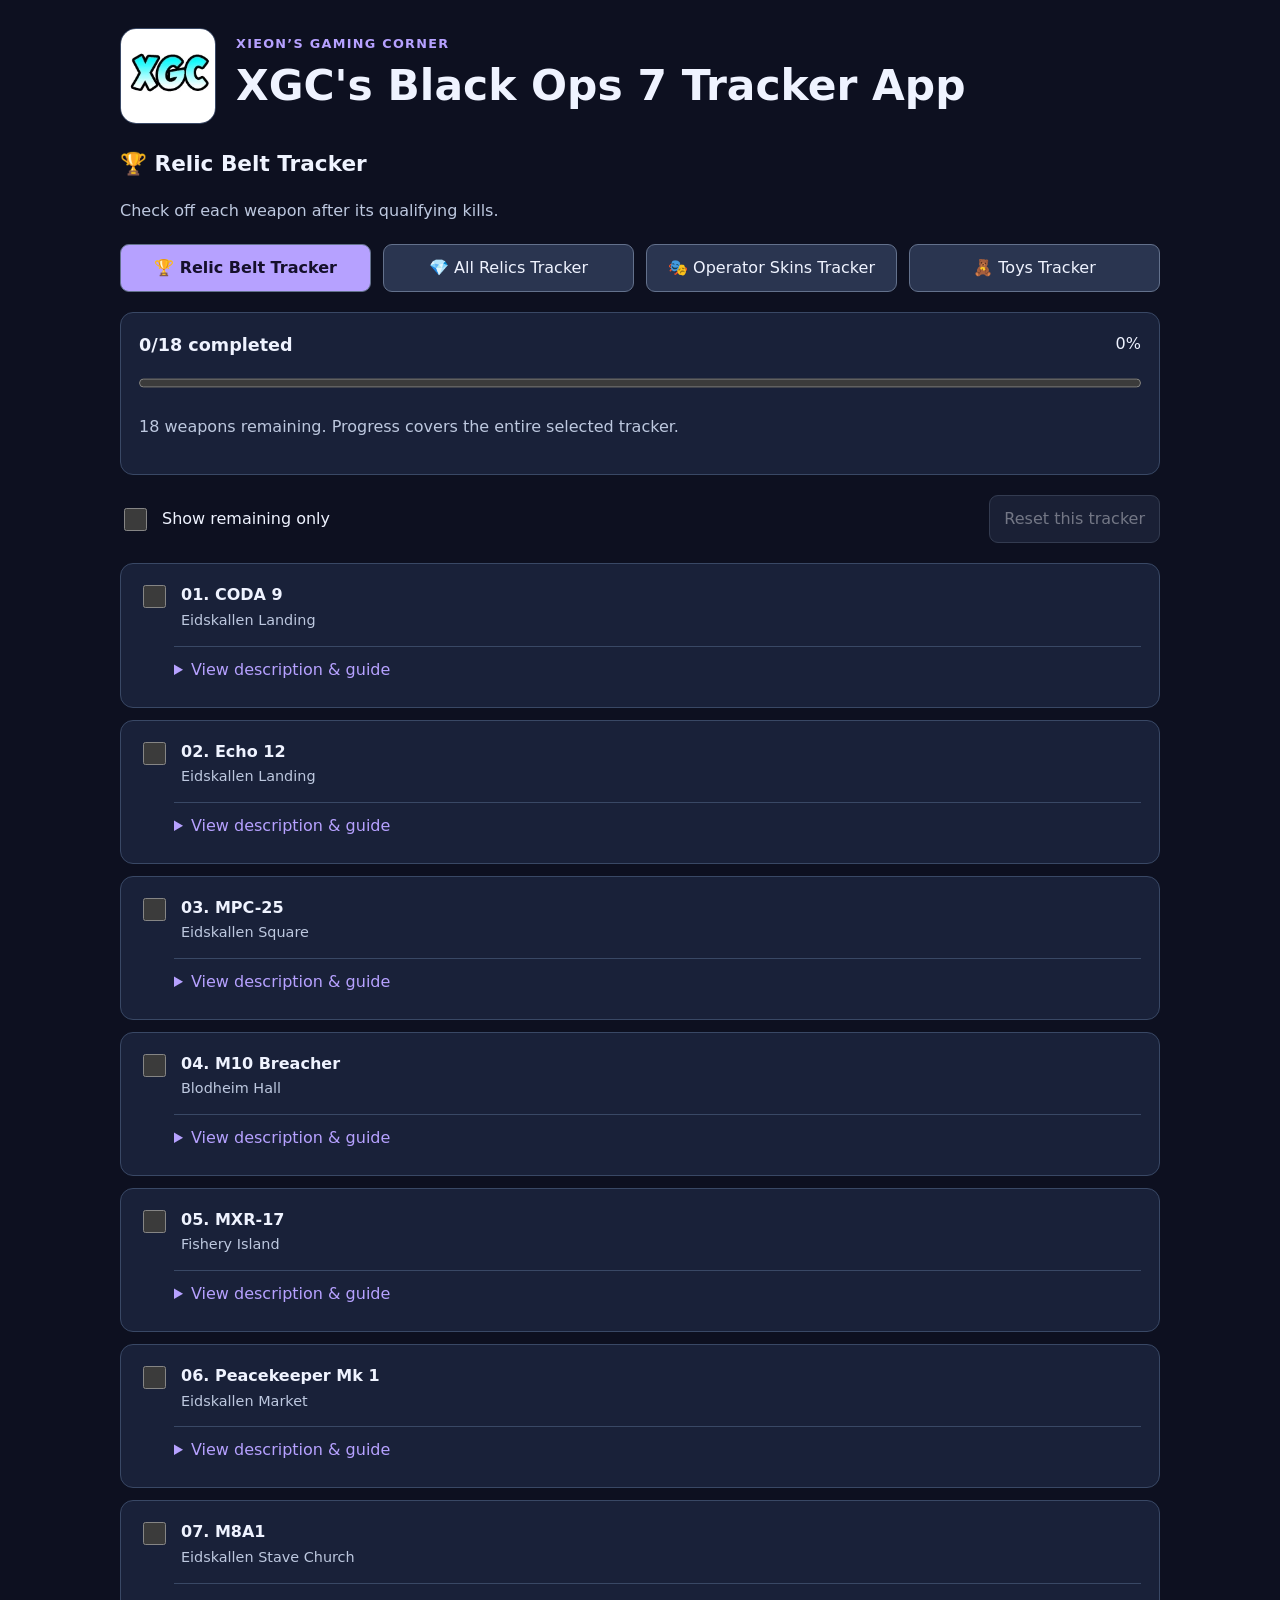
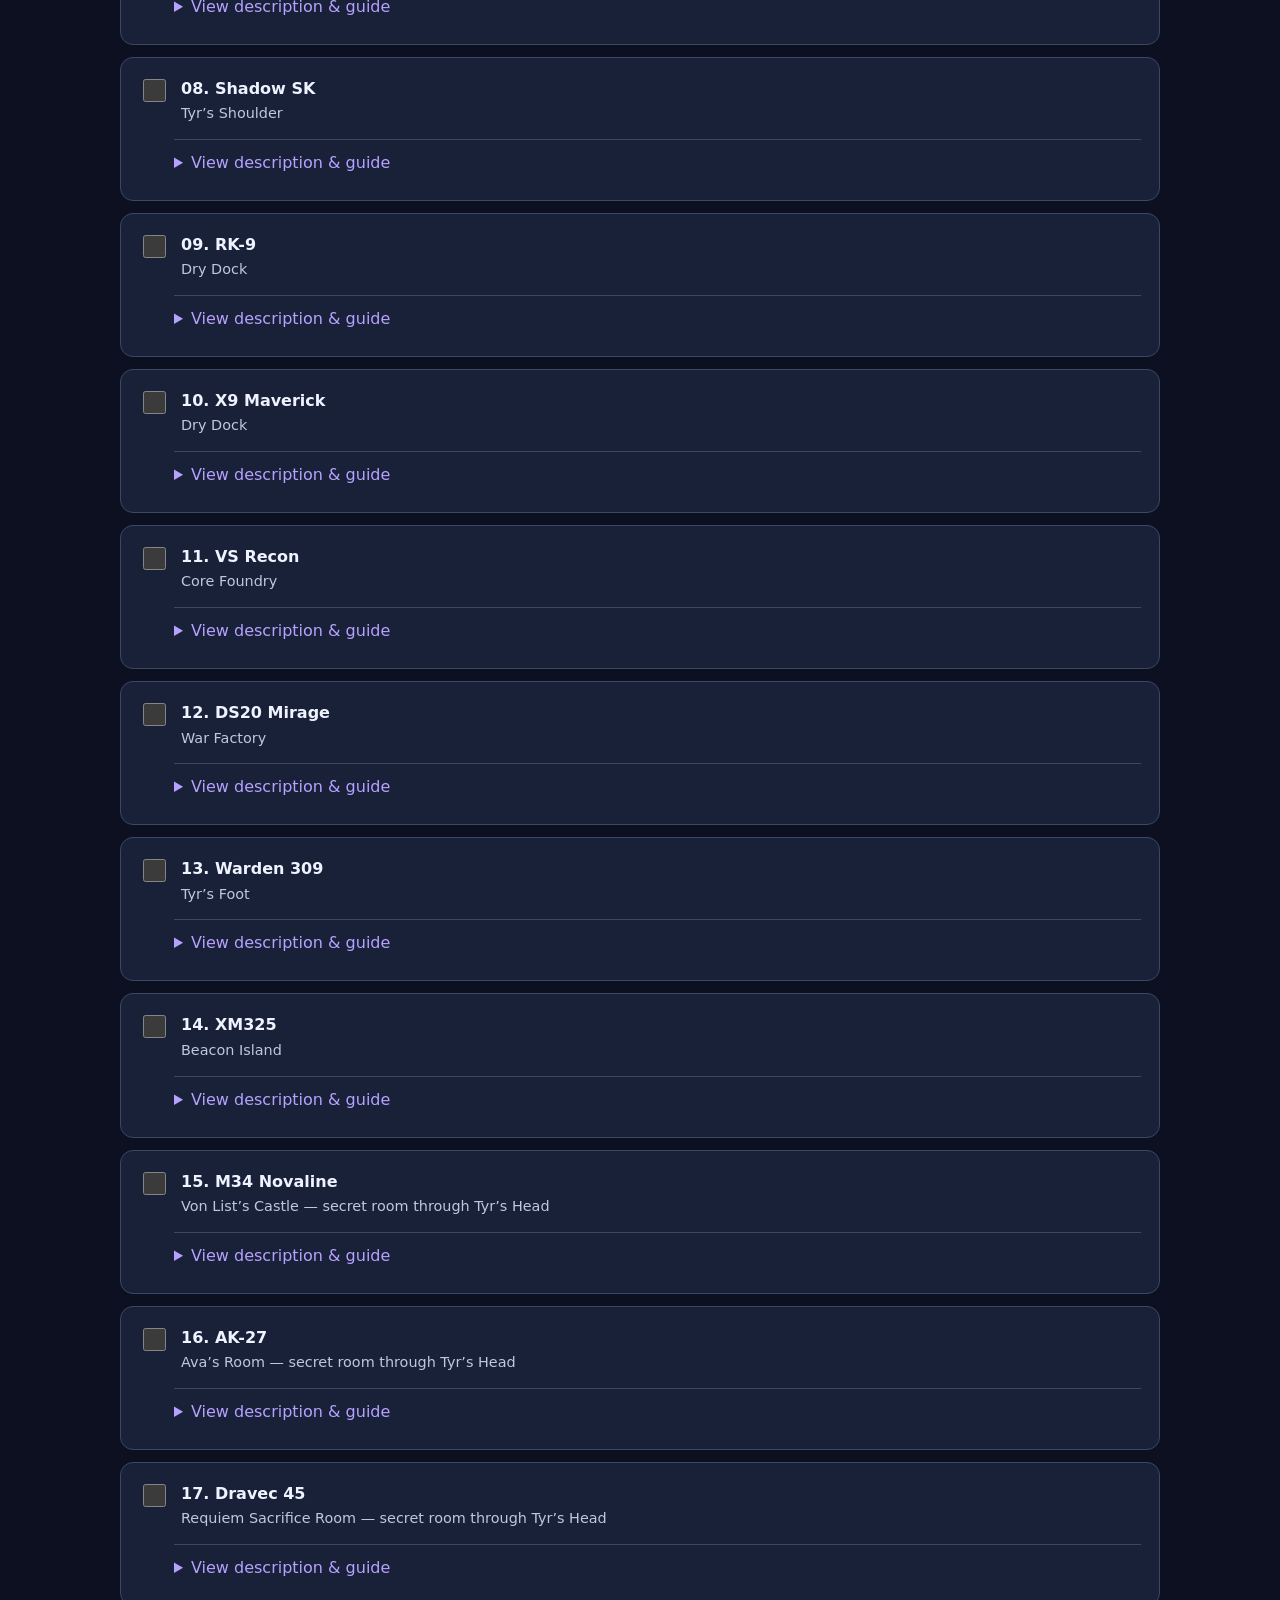
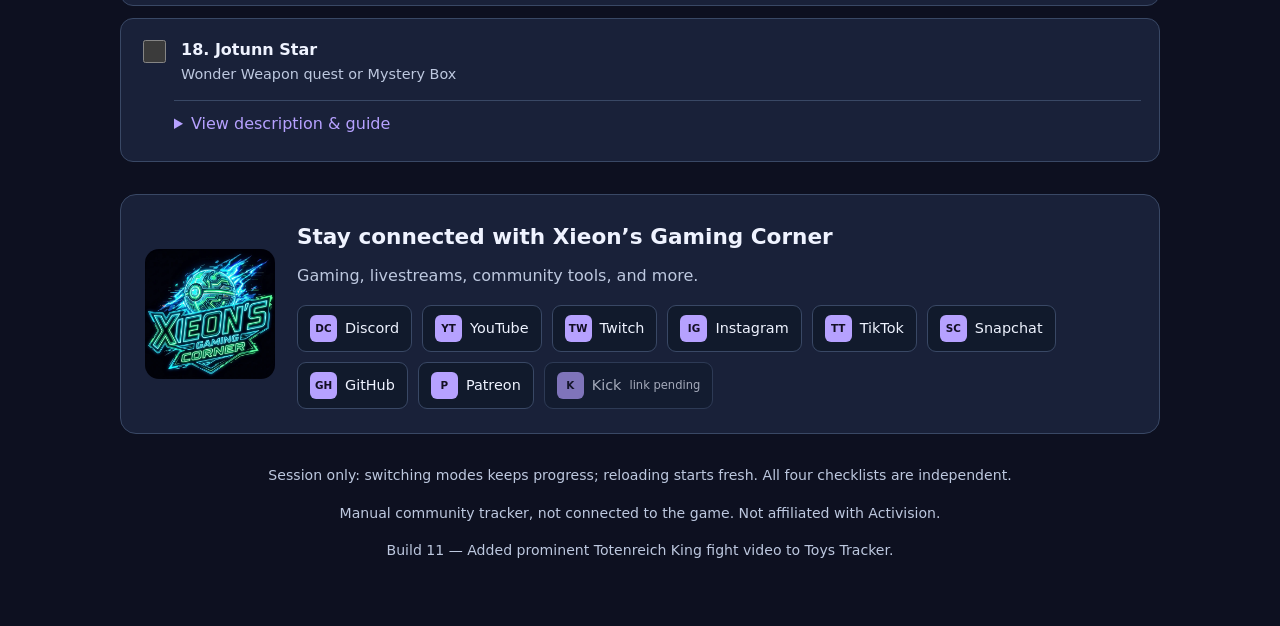
==== commit c8df29f0: "Add files via upload Signed-off-by: XieonGaming <2804280+Xieon@users.noreply.github.com>" ====
--- a/index.html
+++ b/index.html
@@ -1,9 +1,11 @@
-<!doctype html><html lang="en"><head><meta charset="utf-8"><meta name="viewport" content="width=device-width,initial-scale=1"><meta name="description" content="XGC Black Ops 7 trackers for relics, Wrestling Belt, operator skins and Prestige rewards."><title>XGC's Black Ops 7 Tracker App</title><link rel="icon" type="image/webp" href="./assets/branding/xgc-logo.webp"><style>*{box-sizing:border-box}:root{color-scheme:dark;--bg:#0d1020;--panel:#192139;--line:#394865;--text:#eff3ff;--muted:#bdc8df;--accent:#b6a1ff}body{margin:0;background:var(--bg);color:var(--text);font:16px/1.65 system-ui,sans-serif}main{max-width:1080px;margin:auto;padding:28px 20px 50px}.brand{color:var(--accent);font-weight:800;letter-spacing:.1em;font-size:.8rem}h1{font-size:clamp(1.8rem,5vw,2.7rem);line-height:1.2}p,li{color:var(--muted)}button,select{font:inherit;background:#2a3550;color:var(--text);border:1px solid #63718c;border-radius:9px;padding:10px 14px}button,summary{cursor:pointer}button[aria-pressed=true]{background:var(--accent);color:#15102b;font-weight:750}button:disabled{opacity:.45;cursor:default}nav,.toolbar{display:flex;gap:12px;flex-wrap:wrap;align-items:center;margin:20px 0}nav button{flex:1;min-width:210px}.summary,.item{background:var(--panel);border:1px solid var(--line);border-radius:13px;padding:18px}.summary-top{display:flex;justify-content:space-between;gap:14px}h2{font-size:1.1rem;margin:0}progress{width:100%;height:18px;accent-color:var(--accent);margin-top:14px}input[type=checkbox]{width:23px;height:23px;accent-color:var(--accent);flex-shrink:0}.filter,.item-label{display:flex;align-items:center;gap:12px}.item-label{align-items:flex-start;cursor:pointer;flex:1;min-width:0}.name{display:block;font-weight:750;overflow-wrap:anywhere}.subtitle{display:block;font-size:.9rem;color:var(--muted)}#items{display:grid;gap:12px}details{border-top:1px solid var(--line);margin:13px 0 0 35px;padding-top:10px}summary,a{color:var(--accent)}summary{min-height:32px}.done{border-color:#4d9278}.done .name{text-decoration:line-through;color:var(--muted)}h3{font-size:1rem;margin:20px 0 5px}.trial{border-left:3px solid var(--accent);padding:0 16px;margin:22px 0}.trial h3:first-child{padding-top:12px;font-size:1.2rem}.trial h4{margin:16px 0 4px;font-size:1rem}.trial p{margin:6px 0}li{margin:9px 0}.notice{border-left:3px solid #eac573;background:#25263a;padding:12px 16px}.uncertain{color:#f3d38d}.sources{font-size:.9rem}#reset{margin-left:auto}footer{margin-top:30px;font-size:.88rem;text-align:center}:focus-visible{outline:3px solid #f5cb74;outline-offset:4px}[hidden]{display:none!important}.complete .summary{border-color:#7be0b5}.item-head{display:flex;gap:14px;align-items:flex-start;min-width:0}.relic-art{display:block;flex:0 0 76px;width:76px;height:76px;object-fit:contain;padding:4px;border-radius:9px;background:#11192a}.tier-badge{display:flex;flex-direction:column;align-items:center;gap:3px;flex:0 0 76px;margin:0;font-size:.78rem;color:var(--muted);text-align:center}.portal-art{width:64px;height:64px;object-fit:contain;display:block}.item-label>span{min-width:0}.kind{display:inline-block;font-size:.78rem;border:1px solid var(--line);border-radius:6px;padding:1px 7px;margin-top:6px;color:var(--muted)}.select-filter{display:flex;align-items:center;gap:8px}select{max-width:100%}@media(max-width:550px){main{padding:20px 12px}details{margin-left:0}#reset{width:100%;margin:0}select{max-width:220px}.trial{padding-left:12px}.item-head{gap:8px}.relic-art{flex-basis:48px;width:48px;height:56px;padding:2px}.tier-badge{flex-basis:52px;font-size:.72rem}.portal-art{width:48px;height:48px}.item{padding:13px}}#app-title{font-size:clamp(1.7rem,4.7vw,2.65rem);line-height:1.2;margin:7px 0}#heading{font-size:1.35rem;margin:22px 0 8px}.app-branding{display:flex;gap:20px;align-items:center}.app-logo{width:96px;height:96px;object-fit:contain;flex-shrink:0;border-radius:16px;border:1px solid var(--line);background:var(--panel)}.app-branding>div{min-width:0}.app-branding .brand{margin:0}.community{margin-top:32px;padding:24px;border:1px solid var(--line);border-radius:16px;background:var(--panel);display:grid;grid-template-columns:130px minmax(0,1fr);gap:22px;align-items:center}.community-logo{width:130px;height:130px;object-fit:contain;border-radius:14px}.community h2{font-size:1.35rem}.community p{margin:8px 0 16px}.social-grid{display:flex;flex-wrap:wrap;gap:10px}.social-link,.social-pending{display:inline-flex;align-items:center;gap:8px;border:1px solid var(--line);border-radius:9px;padding:9px 12px;text-decoration:none;background:#111a2c;color:var(--text);font-size:.9rem}.social-link:hover{border-color:var(--accent);background:#24314c}.social-mark{display:inline-grid;place-items:center;border-radius:6px;min-width:27px;height:27px;padding:0 4px;font-size:.65rem;font-weight:850;background:var(--accent);color:#130f24}.social-pending{opacity:.65}.social-pending small{font-size:.72rem}@media(max-width:550px){.app-branding{gap:12px}.app-logo{width:64px;height:64px}.community{grid-template-columns:1fr;padding:18px}.community-logo{width:88px;height:88px}.social-link{flex:1;min-width:125px}.social-grid{gap:8px}}</style></head><body><main><header><div class="app-branding"><img class="app-logo" src="./assets/branding/xgc-logo.webp" alt="Xieon's Gaming Corner logo" width="96" height="96"><div><p class="brand">XIEON’S GAMING CORNER</p><h1 id="app-title">XGC's Black Ops 7 Tracker App</h1></div></div><h2 id="heading">🏆 Relic Belt Tracker</h2><p id="intro">Check off each weapon after its qualifying kills.</p></header><nav aria-label="Tracker mode"><button type="button" id="belt-mode" aria-pressed="true">🏆 Relic Belt Tracker</button><button type="button" id="relics-mode" aria-pressed="false">💎 All Relics Tracker</button><button type="button" id="skins-mode" aria-pressed="false">🎭 Operator Skins Tracker</button></nav><p id="load-error" class="notice" role="alert">The tracker has not initialized. Enable JavaScript if this remains visible.</p><section class="summary" aria-label="Progress"><div class="summary-top"><h2 id="progress-text" aria-live="polite">0/18 completed</h2><span id="percent">0%</span></div><progress id="progress" max="18" value="0" aria-label="Selected tracker completion"></progress><p id="status" role="status"></p></section><div class="toolbar"><label class="filter"><input type="checkbox" id="remaining"> Show remaining only</label><label id="map-control" class="select-filter" hidden>Map <select id="map"><option value="">All maps</option></select></label><label id="operator-control" class="select-filter" hidden>Operator <select id="operator"><option value="">All operators</option></select></label><label id="category-control" class="select-filter" hidden>Category <select id="category"><option value="">All categories</option></select></label><button type="button" id="reset">Reset this tracker</button></div><aside id="shared-note" class="notice" hidden><p>Check off a relic only after receiving its unlock. Opening a portal does not count as completion. Mister Peeks Mayhem is a separate Super Easter Egg reward, not a standard portal trial.</p><p>Follow on-screen instructions and timers. Enemy compositions vary. Recommendations are strategies, not extra requirements; unconfirmed details remain marked. Some portal puzzles need linked walkthroughs for exact locations or cues.</p></aside><aside id="skins-note" class="notice" hidden></aside><section id="items" aria-label="Checklist"></section><p id="empty" hidden>No entries match these filters.</p><noscript>Enable JavaScript to use this tracker.</noscript><section class="community" aria-labelledby="community-title"><img class="community-logo" src="./assets/branding/xgc-community.webp" alt="XGC community artwork" width="130" height="130" loading="lazy"><div><h2 id="community-title">Stay connected with Xieon’s Gaming Corner</h2><p>Gaming, livestreams, community tools, and more.</p><div class="social-grid"><a class="social-link" href="https://discord.gg/Xieon" target="_blank" rel="noopener noreferrer"><span class="social-mark" aria-hidden="true">DC</span>Discord</a><a class="social-link" href="https://youtube.com/@XieonsGamingCorner" target="_blank" rel="noopener noreferrer"><span class="social-mark" aria-hidden="true">YT</span>YouTube</a><a class="social-link" href="https://twitch.tv/Xieon" target="_blank" rel="noopener noreferrer"><span class="social-mark" aria-hidden="true">TW</span>Twitch</a><a class="social-link" href="https://instagram.com/XieonsGamingCorner" target="_blank" rel="noopener noreferrer"><span class="social-mark" aria-hidden="true">IG</span>Instagram</a><a class="social-link" href="https://www.tiktok.com/@xieon_xgc" target="_blank" rel="noopener noreferrer"><span class="social-mark" aria-hidden="true">TT</span>TikTok</a><a class="social-link" href="https://www.snapchat.com/@xieon_gaming" target="_blank" rel="noopener noreferrer"><span class="social-mark" aria-hidden="true">SC</span>Snapchat</a><a class="social-link" href="https://github.com/Xieons-Gaming-Corner" target="_blank" rel="noopener noreferrer"><span class="social-mark" aria-hidden="true">GH</span>GitHub</a><a class="social-link" href="https://www.patreon.com/cw/XieonsGamingCorner" target="_blank" rel="noopener noreferrer"><span class="social-mark" aria-hidden="true">P</span>Patreon</a><span class="social-pending"><span class="social-mark" aria-hidden="true">K</span>Kick <small>link pending</small></span></div></div></section><footer><p>Session only: switching modes keeps progress; reloading starts fresh. All three checklists are independent.</p><p>Manual community tracker, not connected to the game. Not affiliated with Activision.</p><p>Build 9 — Added Mister Peeks Mayhem to the relic tracker. Operator entries unchanged.</p></footer></main><script>(()=>{'use strict';
+<!doctype html><html lang="en"><head><meta charset="utf-8"><meta name="viewport" content="width=device-width,initial-scale=1"><meta name="description" content="XGC Black Ops 7 trackers for relics, Wrestling Belt, operator skins and Prestige rewards."><title>XGC's Black Ops 7 Tracker App</title><link rel="icon" type="image/webp" href="./assets/branding/xgc-logo.webp"><style>*{box-sizing:border-box}:root{color-scheme:dark;--bg:#0d1020;--panel:#192139;--line:#394865;--text:#eff3ff;--muted:#bdc8df;--accent:#b6a1ff}body{margin:0;background:var(--bg);color:var(--text);font:16px/1.65 system-ui,sans-serif}main{max-width:1080px;margin:auto;padding:28px 20px 50px}.brand{color:var(--accent);font-weight:800;letter-spacing:.1em;font-size:.8rem}h1{font-size:clamp(1.8rem,5vw,2.7rem);line-height:1.2}p,li{color:var(--muted)}button,select{font:inherit;background:#2a3550;color:var(--text);border:1px solid #63718c;border-radius:9px;padding:10px 14px}button,summary{cursor:pointer}button[aria-pressed=true]{background:var(--accent);color:#15102b;font-weight:750}button:disabled{opacity:.45;cursor:default}nav,.toolbar{display:flex;gap:12px;flex-wrap:wrap;align-items:center;margin:20px 0}nav button{flex:1;min-width:210px}.summary,.item{background:var(--panel);border:1px solid var(--line);border-radius:13px;padding:18px}.summary-top{display:flex;justify-content:space-between;gap:14px}h2{font-size:1.1rem;margin:0}progress{width:100%;height:18px;accent-color:var(--accent);margin-top:14px}input[type=checkbox]{width:23px;height:23px;accent-color:var(--accent);flex-shrink:0}.filter,.item-label{display:flex;align-items:center;gap:12px}.item-label{align-items:flex-start;cursor:pointer;flex:1;min-width:0}.name{display:block;font-weight:750;overflow-wrap:anywhere}.subtitle{display:block;font-size:.9rem;color:var(--muted)}#items{display:grid;gap:12px}details{border-top:1px solid var(--line);margin:13px 0 0 35px;padding-top:10px}summary,a{color:var(--accent)}summary{min-height:32px}.done{border-color:#4d9278}.done .name{text-decoration:line-through;color:var(--muted)}h3{font-size:1rem;margin:20px 0 5px}.trial{border-left:3px solid var(--accent);padding:0 16px;margin:22px 0}.trial h3:first-child{padding-top:12px;font-size:1.2rem}.trial h4{margin:16px 0 4px;font-size:1rem}.trial p{margin:6px 0}li{margin:9px 0}.notice{border-left:3px solid #eac573;background:#25263a;padding:12px 16px}.uncertain{color:#f3d38d}.sources{font-size:.9rem}#reset{margin-left:auto}footer{margin-top:30px;font-size:.88rem;text-align:center}:focus-visible{outline:3px solid #f5cb74;outline-offset:4px}[hidden]{display:none!important}.complete .summary{border-color:#7be0b5}.item-head{display:flex;gap:14px;align-items:flex-start;min-width:0}.relic-art{display:block;flex:0 0 76px;width:76px;height:76px;object-fit:contain;padding:4px;border-radius:9px;background:#11192a}.tier-badge{display:flex;flex-direction:column;align-items:center;gap:3px;flex:0 0 76px;margin:0;font-size:.78rem;color:var(--muted);text-align:center}.portal-art{width:64px;height:64px;object-fit:contain;display:block}.item-label>span{min-width:0}.kind{display:inline-block;font-size:.78rem;border:1px solid var(--line);border-radius:6px;padding:1px 7px;margin-top:6px;color:var(--muted)}.select-filter{display:flex;align-items:center;gap:8px}select{max-width:100%}@media(max-width:550px){main{padding:20px 12px}details{margin-left:0}#reset{width:100%;margin:0}select{max-width:220px}.trial{padding-left:12px}.item-head{gap:8px}.relic-art{flex-basis:48px;width:48px;height:56px;padding:2px}.tier-badge{flex-basis:52px;font-size:.72rem}.portal-art{width:48px;height:48px}.item{padding:13px}}#app-title{font-size:clamp(1.7rem,4.7vw,2.65rem);line-height:1.2;margin:7px 0}#heading{font-size:1.35rem;margin:22px 0 8px}.app-branding{display:flex;gap:20px;align-items:center}.app-logo{width:96px;height:96px;object-fit:contain;flex-shrink:0;border-radius:16px;border:1px solid var(--line);background:var(--panel)}.app-branding>div{min-width:0}.app-branding .brand{margin:0}.community{margin-top:32px;padding:24px;border:1px solid var(--line);border-radius:16px;background:var(--panel);display:grid;grid-template-columns:130px minmax(0,1fr);gap:22px;align-items:center}.community-logo{width:130px;height:130px;object-fit:contain;border-radius:14px}.community h2{font-size:1.35rem}.community p{margin:8px 0 16px}.social-grid{display:flex;flex-wrap:wrap;gap:10px}.social-link,.social-pending{display:inline-flex;align-items:center;gap:8px;border:1px solid var(--line);border-radius:9px;padding:9px 12px;text-decoration:none;background:#111a2c;color:var(--text);font-size:.9rem}.social-link:hover{border-color:var(--accent);background:#24314c}.social-mark{display:inline-grid;place-items:center;border-radius:6px;min-width:27px;height:27px;padding:0 4px;font-size:.65rem;font-weight:850;background:var(--accent);color:#130f24}.social-pending{opacity:.65}.social-pending small{font-size:.72rem}@media(max-width:550px){.app-branding{gap:12px}.app-logo{width:64px;height:64px}.community{grid-template-columns:1fr;padding:18px}.community-logo{width:88px;height:88px}.social-link{flex:1;min-width:125px}.social-grid{gap:8px}}.king-video{margin:16px 0 22px;padding:20px;border:2px solid #eac573;border-radius:12px}.king-video h3{margin-top:0;font-size:1.15rem}.king-video .social-link{font-weight:750;border-color:#eac573}
+</style></head><body><main><header><div class="app-branding"><img class="app-logo" src="./assets/branding/xgc-logo.webp" alt="Xieon's Gaming Corner logo" width="96" height="96"><div><p class="brand">XIEON’S GAMING CORNER</p><h1 id="app-title">XGC's Black Ops 7 Tracker App</h1></div></div><h2 id="heading">🏆 Relic Belt Tracker</h2><p id="intro">Check off each weapon after its qualifying kills.</p></header><nav aria-label="Tracker mode"><button type="button" id="belt-mode" aria-pressed="true">🏆 Relic Belt Tracker</button><button type="button" id="relics-mode" aria-pressed="false">💎 All Relics Tracker</button><button type="button" id="skins-mode" aria-pressed="false">🎭 Operator Skins Tracker</button><button type="button" id="toys-mode" aria-pressed="false">🧸 Toys Tracker</button></nav><p id="load-error" class="notice" role="alert">The tracker has not initialized. Enable JavaScript if this remains visible.</p><section class="summary" aria-label="Progress"><div class="summary-top"><h2 id="progress-text" aria-live="polite">0/18 completed</h2><span id="percent">0%</span></div><progress id="progress" max="18" value="0" aria-label="Selected tracker completion"></progress><p id="status" role="status"></p></section><div class="toolbar"><label class="filter"><input type="checkbox" id="remaining"> Show remaining only</label><label id="map-control" class="select-filter" hidden>Map <select id="map"><option value="">All maps</option></select></label><label id="operator-control" class="select-filter" hidden>Operator <select id="operator"><option value="">All operators</option></select></label><label id="category-control" class="select-filter" hidden>Category <select id="category"><option value="">All categories</option></select></label><button type="button" id="reset">Reset this tracker</button></div><aside id="shared-note" class="notice" hidden><p>Check off a relic only after completing its trial and receiving the unlock. Opening its portal does not count as completion.</p><p>Follow on-screen instructions and timers. Enemy compositions vary. Recommendations are strategies, not extra requirements; unconfirmed details remain marked. Some portal puzzles need linked walkthroughs for exact locations or cues.</p></aside><aside id="skins-note" class="notice" hidden></aside><section id="items" aria-label="Checklist"></section><p id="empty" hidden>No entries match these filters.</p><noscript>Enable JavaScript to use this tracker.</noscript><section class="community" aria-labelledby="community-title"><img class="community-logo" src="./assets/branding/xgc-community.webp" alt="XGC community artwork" width="130" height="130" loading="lazy"><div><h2 id="community-title">Stay connected with Xieon’s Gaming Corner</h2><p>Gaming, livestreams, community tools, and more.</p><div class="social-grid"><a class="social-link" href="https://discord.gg/Xieon" target="_blank" rel="noopener noreferrer"><span class="social-mark" aria-hidden="true">DC</span>Discord</a><a class="social-link" href="https://youtube.com/@XieonsGamingCorner" target="_blank" rel="noopener noreferrer"><span class="social-mark" aria-hidden="true">YT</span>YouTube</a><a class="social-link" href="https://twitch.tv/Xieon" target="_blank" rel="noopener noreferrer"><span class="social-mark" aria-hidden="true">TW</span>Twitch</a><a class="social-link" href="https://instagram.com/XieonsGamingCorner" target="_blank" rel="noopener noreferrer"><span class="social-mark" aria-hidden="true">IG</span>Instagram</a><a class="social-link" href="https://www.tiktok.com/@xieon_xgc" target="_blank" rel="noopener noreferrer"><span class="social-mark" aria-hidden="true">TT</span>TikTok</a><a class="social-link" href="https://www.snapchat.com/@xieon_gaming" target="_blank" rel="noopener noreferrer"><span class="social-mark" aria-hidden="true">SC</span>Snapchat</a><a class="social-link" href="https://github.com/Xieons-Gaming-Corner" target="_blank" rel="noopener noreferrer"><span class="social-mark" aria-hidden="true">GH</span>GitHub</a><a class="social-link" href="https://www.patreon.com/cw/XieonsGamingCorner" target="_blank" rel="noopener noreferrer"><span class="social-mark" aria-hidden="true">P</span>Patreon</a><span class="social-pending"><span class="social-mark" aria-hidden="true">K</span>Kick <small>link pending</small></span></div></div></section><footer><p>Session only: switching modes keeps progress; reloading starts fresh. All four checklists are independent.</p><p>Manual community tracker, not connected to the game. Not affiliated with Activision.</p><p>Build 11 — Added prominent Totenreich King fight video to Toys Tracker.</p></footer></main><script>(()=>{'use strict';
 const WEAPONS=[["CODA 9", "Eidskallen Landing"], ["Echo 12", "Eidskallen Landing"], ["MPC-25", "Eidskallen Square"], ["M10 Breacher", "Blodheim Hall"], ["MXR-17", "Fishery Island"], ["Peacekeeper Mk 1", "Eidskallen Market"], ["M8A1", "Eidskallen Stave Church"], ["Shadow SK", "Tyr’s Shoulder"], ["RK-9", "Dry Dock"], ["X9 Maverick", "Dry Dock"], ["VS Recon", "Core Foundry"], ["DS20 Mirage", "War Factory"], ["Warden 309", "Tyr’s Foot"], ["XM325", "Beacon Island"], ["M34 Novaline", "Von List’s Castle — secret room through Tyr’s Head"], ["AK-27", "Ava’s Room — secret room through Tyr’s Head"], ["Dravec 45", "Requiem Sacrifice Room — secret room through Tyr’s Head"], ["Jotunn Star", "Wonder Weapon quest or Mystery Box"]],RELICS=[{"id": "relic-0", "name": "Lawyer’s Pen", "map": "Ashes of the Damned", "tier": "Grim", "effect": "Shock Mimic props appear around the map.", "portal": ["Reach round 20.", "Light red candles in the fog cabin, Ashwood Jugger-Nog room, and farm house with Napalm Burst or Molotovs.", "Find the portal near the barn."], "objective": "Complete four waves of Shock Mimics, including HVTs.", "modifier": "Shock Mimics replace normal opposition.", "preparation": "Bring an upgraded single-target weapon and full ammunition.", "strategy": ["Avoid grabs and preserve an escape route.", "Separate HVT Mimics rather than letting several surround you."], "notes": "Electrical bursts can destroy equipment; do not rely on deployed equipment alone.", "sources": [["Relic wiki", "https://callofduty.fandom.com/wiki/Relic"], ["Community trial guide", "https://www.reddit.com/r/CODZombies/comments/1th5arj/complete_bo7_cursed_relics_solo_guide_no_bs/"], ["Unlock walkthroughs", "https://gamerant.com/black-ops-7-zombies-all-relics-effects-locations/"]]}, {"id": "relic-1", "name": "Dragon Wings", "map": "Ashes of the Damned", "tier": "Grim", "effect": "Normal power-up drops are disabled.", "portal": ["Reach round 20.", "Take the Vandorn Farm jump pad toward Janus Towers.", "Shoot three purple portals during the jump."], "objective": "Complete four waves.", "modifier": "Power-up pickups damage you and do not activate.", "preparation": "Refill ammunition and armor; do not rely on Max Ammo.", "strategy": ["Fight in open space and track power-up drops.", "Route around drops during retreats."], "notes": "Documented ordinary waves: first and third; HVT encounters: second and fourth. Treat every power-up as a hazard.", "sources": [["Relic wiki", "https://callofduty.fandom.com/wiki/Relic"], ["Community trial guide", "https://www.reddit.com/r/CODZombies/comments/1th5arj/complete_bo7_cursed_relics_solo_guide_no_bs/"], ["Unlock walkthroughs", "https://gamerant.com/black-ops-7-zombies-all-relics-effects-locations/"]]}, {"id": "relic-2", "name": "Teddy Bear", "map": "Ashes of the Damned", "tier": "Grim", "effect": "Round delays are reduced.", "portal": ["Equip Aether Shroud and obtain the Necrofluid Gauntlet.", "Shoot ten hidden Mister Peeks parts while using Aether Shroud; the Exit 115 part requires round 20.", "Consult the linked walkthrough for all part locations."], "objective": "Complete four combat waves.", "modifier": "Each shot costs 100 Essence.", "preparation": "Bring a substantial Essence reserve and an efficient upgraded weapon.", "strategy": ["Prioritize accurate shots instead of spraying.", "Group enemies before attacks that hit several targets."], "notes": "Rapid fire drains Essence quickly. Unverified: behavior at zero Essence; do not assume free firing or automatic failure.", "sources": [["Relic wiki", "https://callofduty.fandom.com/wiki/Relic"], ["Community trial guide", "https://www.reddit.com/r/CODZombies/comments/1th5arj/complete_bo7_cursed_relics_solo_guide_no_bs/"], ["Unlock walkthroughs", "https://gamerant.com/black-ops-7-zombies-all-relics-effects-locations/"]]}, {"id": "relic-3", "name": "Vril Sphere", "map": "Ashes of the Damned", "tier": "Sinister", "effect": "You can carry only four perks.", "portal": ["Start at Tier I or higher and reach round 40.", "Kill a Doppelghast with a jump pad.", "Find the Zarya Cosmodrome portal."], "objective": "Complete five waves, including HVTs.", "modifier": "Purchases are disabled.", "preparation": "Buy upgrades, ammunition, armor, equipment and scorestreaks before entry.", "strategy": ["Use regular weapons for routine enemies.", "Save limited-use tools for HVTs."], "notes": "The detailed wiki states no purchases; an older summary describes the restriction less consistently. Do not label this simply a no-perks trial.", "sources": [["Relic wiki", "https://callofduty.fandom.com/wiki/Relic"], ["Community trial guide", "https://www.reddit.com/r/CODZombies/comments/1th5arj/complete_bo7_cursed_relics_solo_guide_no_bs/"], ["Unlock walkthroughs", "https://gamerant.com/black-ops-7-zombies-all-relics-effects-locations/"]]}, {"id": "relic-4", "name": "Samantha’s Drawing", "map": "Ashes of the Damned", "tier": "Sinister", "effect": "Weapons change each round, retaining upgrades.", "portal": ["Start at Tier I or higher.", "Feed Chompy weapons of every rarity from Common to Legendary.", "At round 40 or later, feed Chompy a Ray Gun."], "objective": "Complete five waves of zombies and HVTs.", "modifier": "Ammo caches and Max Ammo power-ups are disabled.", "preparation": "Fill ammunition reserves and bring multiple damage options.", "strategy": ["Use efficient attacks for regular enemies.", "Save high-damage ammunition for HVTs and valid damage windows."], "notes": "Do not rely on buying ammo or Max Ammo. Unverified: which ammunition GobbleGums bypass the restriction, if any.", "sources": [["Relic wiki", "https://callofduty.fandom.com/wiki/Relic"], ["Community trial guide", "https://www.reddit.com/r/CODZombies/comments/1th5arj/complete_bo7_cursed_relics_solo_guide_no_bs/"], ["Unlock walkthroughs", "https://gamerant.com/black-ops-7-zombies-all-relics-effects-locations/"]]}, {"id": "relic-5", "name": "Focusing Stone", "map": "Ashes of the Damned", "tier": "Sinister", "effect": "Self-Revive Kits are disabled.", "portal": ["Start at Tier I or higher and reach round 40.", "Melee-kill a Zursa for a wine bottle and earn a Legendary T.E.D.D. Task reward.", "Observe and repeat the bottle sequence at the Blackwater Lake cabin.", "See the linked guide for setup and sequence cues."], "objective": "Complete the trial after temporarily surrendering Essence.", "modifier": "Existing Essence is taken away; you can earn new Essence in combat.", "preparation": "Purchase essential upgrades and supplies before entry.", "strategy": ["Begin with owned equipment.", "Use newly earned Essence for available purchases."], "notes": "Surrendered Essence reportedly returns after success. Unverified: wave count.", "sources": [["Relic wiki", "https://callofduty.fandom.com/wiki/Relic"], ["Community trial guide", "https://www.reddit.com/r/CODZombies/comments/1th5arj/complete_bo7_cursed_relics_solo_guide_no_bs/"], ["Unlock walkthroughs", "https://gamerant.com/black-ops-7-zombies-all-relics-effects-locations/"]]}, {"id": "relic-6", "name": "Bus", "map": "Ashes of the Damned", "tier": "Wicked", "effect": "Enemies regenerate health.", "portal": ["Start at Tier II or higher and reach round 60.", "Complete a full round using traps without firing or meleeing."], "objective": "Use zombies to kill other zombies.", "modifier": "Direct player damage cannot eliminate enemies; zombie-on-zombie damage is required.", "preparation": "Equip Brain Rot and a suitable weapon.", "strategy": ["Convert a zombie and bring targets within its reach.", "Keep a manageable group without trapping yourself."], "notes": "Firing applies Brain Rot, not a bypass for direct kills. Unverified: wave count and HVT conversion interactions.", "sources": [["Relic wiki", "https://callofduty.fandom.com/wiki/Relic"], ["Community trial guide", "https://www.reddit.com/r/CODZombies/comments/1th5arj/complete_bo7_cursed_relics_solo_guide_no_bs/"], ["Unlock walkthroughs", "https://gamerant.com/black-ops-7-zombies-all-relics-effects-locations/"]]}, {"id": "relic-7", "name": "Dragon", "map": "Ashes of the Damned", "tier": "Wicked", "effect": "Ammo caches are disabled.", "portal": ["Start at Tier II or higher.", "Complete the main quest at round 60 or above.", "Find the Blackwater Lake portal."], "objective": "Clear the trial using explosive damage.", "modifier": "Only explosives kill enemies; Necrofluid Gauntlet explosive attacks are documented as valid.", "preparation": "Bring upgraded explosives, ammunition, and protection against self-inflicted explosions where available.", "strategy": ["Group targets before firing.", "Save ammunition for tougher targets."], "notes": "Upgraded conventional bullets do not bypass the rule. Unverified: wave count.", "sources": [["Relic wiki", "https://callofduty.fandom.com/wiki/Relic"], ["Community trial guide", "https://www.reddit.com/r/CODZombies/comments/1th5arj/complete_bo7_cursed_relics_solo_guide_no_bs/"], ["Unlock walkthroughs", "https://gamerant.com/black-ops-7-zombies-all-relics-effects-locations/"]]}, {"id": "relic-8", "name": "Blood Vials", "map": "Ashes of the Damned", "tier": "Wicked", "effect": "Augments are disabled.", "portal": ["Start at Tier II or higher.", "Answer the red telephone five times at ten-round intervals in one run.", "First eligible ring is disputed; listen from round 10 onward."], "objective": "Clear the combat trial with reduced damage.", "modifier": "Player damage is halved.", "preparation": "Upgrade weapons and stock ammunition for longer fights.", "strategy": ["Aim for weak points.", "Finish dangerous targets before spreading damage."], "notes": "Expect longer kill times and keep more distance. Unverified: wave count.", "sources": [["Relic wiki", "https://callofduty.fandom.com/wiki/Relic"], ["Community trial guide", "https://www.reddit.com/r/CODZombies/comments/1th5arj/complete_bo7_cursed_relics_solo_guide_no_bs/"], ["Unlock walkthroughs", "https://gamerant.com/black-ops-7-zombies-all-relics-effects-locations/"]]}, {"id": "relic-9", "name": "Gong", "map": "Astra Malorum", "tier": "Grim", "effect": "Field Upgrade begins charged but recharges only through Full Power.", "portal": ["Reach round 20 with Tesla Storm and Dead Wire.", "Lead the lightning-rod zombie to the three lightbulb doorways.", "Apply Dead Wire and Tesla Storm at each; consult references for doorway positions."], "objective": "Complete four waves of zombies and HVTs.", "modifier": "Only electrical damage works; the wiki reports weapons equipped with Dead Wire qualify.", "preparation": "Equip Dead Wire and have Tesla Storm available.", "strategy": ["Use an electrically qualified weapon for dependable damage.", "Do not rely solely on Field Upgrade uptime."], "notes": "Do not enter with only a non-electrical upgraded weapon.", "sources": [["Relic wiki", "https://callofduty.fandom.com/wiki/Relic"], ["Community trial guide", "https://www.reddit.com/r/CODZombies/comments/1th5arj/complete_bo7_cursed_relics_solo_guide_no_bs/"], ["Unlock walkthroughs", "https://gamerant.com/black-ops-7-zombies-all-relics-effects-locations/"]]}, {"id": "relic-10", "name": "Seed", "map": "Astra Malorum", "tier": "Grim", "effect": "Mystery Box is disabled.", "portal": ["At round 20, find the Common pistol at a possible spawn.", "Kill a number of zombies equal to the current round with it during that round.", "Consult references for six possible pistol spawns."], "objective": "Complete four waves with the supplied Pack-a-Punch I pistol.", "modifier": "You are restricted to the pistol; its Pack-a-Punch level cannot be increased.", "preparation": "Prepare to use a pistol instead of your usual primary.", "strategy": ["Aim for weak points and keep distance from Mimics.", "Avoid emptying a magazine while cornered."], "notes": "Documented ordinary/Mimic waves: first and third; HVT Mimics: second and fourth. Pistol rarity can reportedly still be raised at the Arsenal.", "sources": [["Relic wiki", "https://callofduty.fandom.com/wiki/Relic"], ["Community trial guide", "https://www.reddit.com/r/CODZombies/comments/1th5arj/complete_bo7_cursed_relics_solo_guide_no_bs/"], ["Unlock walkthroughs", "https://gamerant.com/black-ops-7-zombies-all-relics-effects-locations/"]]}, {"id": "relic-11", "name": "Spider Fang", "map": "Astra Malorum", "tier": "Sinister", "effect": "Perk prices do not decrease.", "portal": ["Start at Tier I or higher and reach round 40.", "Have Wisp Tea actively targeting O.S.C.A.R.", "Deliver the finishing melee hit and find the Library portal."], "objective": "Complete five waves without perks.", "modifier": "Perks are disabled or removed; other utilities remain available.", "preparation": "Bring upgraded weapons and equipment; do not rely on perk-based health, movement, reload speed or explosive protection.", "strategy": ["Keep escape routes open.", "The wiki recommends Apogee Annihilator for tougher targets."], "notes": "Reported enemies include Mimics, Uber Klaus and O.S.C.A.R., including HVTs. Compositions may vary; usual perk survivability does not apply.", "sources": [["Relic wiki", "https://callofduty.fandom.com/wiki/Relic"], ["Community trial guide", "https://www.reddit.com/r/CODZombies/comments/1th5arj/complete_bo7_cursed_relics_solo_guide_no_bs/"], ["Unlock walkthroughs", "https://gamerant.com/black-ops-7-zombies-all-relics-effects-locations/"]]}, {"id": "relic-12", "name": "Matryoshka Doll", "map": "Astra Malorum", "tier": "Sinister", "effect": "Salvage drops are reduced.", "portal": ["Start at Tier I or higher and reach round 40.", "Go to Mars and use C4 at meat pieces around the central circle.", "Earn explosive kills; see the reference for placements."], "objective": "Eliminate enemies using Field Upgrade damage.", "modifier": "Ordinary weapon damage does not satisfy the restriction.", "preparation": "Choose a damaging Field Upgrade and enter charged.", "strategy": ["Group enemies before activation to maximize qualifying kills."], "notes": "Utility-only upgrades may leave no practical killing method. Unverified: wave count, charge supply and qualifying upgrades/secondary damage interactions.", "sources": [["Relic wiki", "https://callofduty.fandom.com/wiki/Relic"], ["Community trial guide", "https://www.reddit.com/r/CODZombies/comments/1th5arj/complete_bo7_cursed_relics_solo_guide_no_bs/"], ["Unlock walkthroughs", "https://gamerant.com/black-ops-7-zombies-all-relics-effects-locations/"]]}, {"id": "relic-13", "name": "Golden Spork", "map": "Astra Malorum", "tier": "Wicked", "effect": "Enemies deal double damage.", "portal": ["Start at Tier II or higher and reach round 60.", "Gather zombies at the Machina Astralis ritual circle.", "Use the Mangler Cannon through the Mars portal to kill at least ten zombies."], "objective": "Clear the trial while hip-firing.", "modifier": "Enemies take qualifying damage only while you fire from the hip.", "preparation": "Bring a weapon controllable and effective without aiming down sights.", "strategy": ["Keep useful hip-fire range and room to retreat."], "notes": "Do not reflexively aim down sights at HVTs. Unverified: wave count and non-firearm damage interactions.", "sources": [["Relic wiki", "https://callofduty.fandom.com/wiki/Relic"], ["Community trial guide", "https://www.reddit.com/r/CODZombies/comments/1th5arj/complete_bo7_cursed_relics_solo_guide_no_bs/"], ["Unlock walkthroughs", "https://gamerant.com/black-ops-7-zombies-all-relics-effects-locations/"]]}, {"id": "relic-14", "name": "Civil Protector Head", "map": "Astra Malorum", "tier": "Wicked", "effect": "You lose a perk every 100 kills.", "portal": ["Start at Tier II or higher and reach round 60.", "Use Energy Mine at Ol’ Tessie to reveal the light sequence.", "Use PhD Flopper beneath Museum chandeliers in that order.", "See the reference for sequence cues."], "objective": "Complete six waves of zombies and HVTs.", "modifier": "Zombies sprint at maximum speed.", "preparation": "Bring crowd control, upgraded weapons and emergency escape support.", "strategy": ["Follow a planned route and clear space ahead before turning to fire.", "Control crowds before being surrounded."], "notes": "Slow training patterns are less forgiving; treat every spawn as an immediate threat.", "sources": [["Relic wiki", "https://callofduty.fandom.com/wiki/Relic"], ["Community trial guide", "https://www.reddit.com/r/CODZombies/comments/1th5arj/complete_bo7_cursed_relics_solo_guide_no_bs/"], ["Unlock walkthroughs", "https://gamerant.com/black-ops-7-zombies-all-relics-effects-locations/"]]}, {"id": "relic-15", "name": "Rocket", "map": "Paradox Junction", "tier": "Grim", "effect": "Scorestreaks are disabled.", "portal": ["Brain Rot and pet a friendly Rad-Hound on normal Nuketown.", "Also pet a friendly sentry D.A.W.G. on destroyed Nuketown; perform the round-gated interaction after round 20."], "objective": "Exploit elemental weaknesses to eliminate enemies.", "modifier": "Only the element an enemy is weak against deals qualifying damage.", "preparation": "Arrange multiple elemental damage types.", "strategy": ["Identify the target, apply the matching element and confirm damage."], "notes": "One powerful element cannot replace required matchups. Unverified: wave count, complete elemental matchup table and alternate elemental damage interactions.", "sources": [["Relic wiki", "https://callofduty.fandom.com/wiki/Relic"], ["Community trial guide", "https://www.reddit.com/r/CODZombies/comments/1th5arj/complete_bo7_cursed_relics_solo_guide_no_bs/"], ["Unlock walkthroughs", "https://gamerant.com/black-ops-7-zombies-all-relics-effects-locations/"]]}, {"id": "relic-16", "name": "Summoning Key", "map": "Paradox Junction", "tier": "Sinister", "effect": "Zombies explode on death, damaging nearby players.", "portal": ["Start at Tier I or higher.", "Use a grenade at the Green House chimney for the collar and Brain Rot a Rad-Hound for the tennis ball.", "At round 40 or later, down yourself in the Green House backyard for the grave interaction. Arrange revival support first."], "objective": "Kill required enemies before the timer expires.", "modifier": "Timed elimination rather than unrestricted survival.", "preparation": "Bring full ammunition and burst damage for high-health targets.", "strategy": ["Watch the timer.", "Avoid leaving difficult targets until the final seconds."], "notes": "Failure: required enemies remain when time expires. Unverified: exact timers, wave count and fixed composition.", "sources": [["Relic wiki", "https://callofduty.fandom.com/wiki/Relic"], ["Community trial guide", "https://www.reddit.com/r/CODZombies/comments/1th5arj/complete_bo7_cursed_relics_solo_guide_no_bs/"], ["Unlock walkthroughs", "https://gamerant.com/black-ops-7-zombies-all-relics-effects-locations/"]]}, {"id": "relic-17", "name": "Mangler Helmet", "map": "Paradox Junction", "tier": "Wicked", "effect": "Arsenal is disabled.", "portal": ["Start at Tier II or higher with the Mister Peeks Field Upgrade.", "Use it at Mystery Boxes in both Nuketown versions to take figures.", "Place figures on the Yellow House mailbox.", "At round 60, melee the red-mouth Shock Mimic."], "objective": "Survive six waves.", "modifier": "Reduced health and no armor.", "preparation": "Bring upgraded weapons, crowd control and escape support. The community guide recommends Ray Gun Mark II or Sundergat.", "strategy": ["Fight at range and reposition early.", "Control enemies before contact."], "notes": "Do not rely on taking a hit to push through a group. Unverified: exact health cap and dependable wave composition.", "sources": [["Relic wiki", "https://callofduty.fandom.com/wiki/Relic"], ["Community trial guide", "https://www.reddit.com/r/CODZombies/comments/1th5arj/complete_bo7_cursed_relics_solo_guide_no_bs/"], ["Unlock walkthroughs", "https://gamerant.com/black-ops-7-zombies-all-relics-effects-locations/"]]}, {"id": "relic-18", "name": "Power Switch", "map": "Totenreich", "tier": "Grim", "effect": "Equipment randomizes each round.", "portal": ["Count deer heads at four statues.", "Throw Combat Axes at matching pelts in Blodheim Hall from lowest count to highest."], "objective": "Eliminate enemies with traps.", "modifier": "Only trap kills count.", "preparation": "Learn a safe trap route and reserve activation resources.", "strategy": ["Group targets and lead them through an active trap.", "Reposition during cooldowns."], "notes": "Weapons do not replace trap kills. Unverified: wave count and environmental damage exceptions.", "sources": [["Relic wiki", "https://callofduty.fandom.com/wiki/Relic"], ["Community trial guide", "https://www.reddit.com/r/CODZombies/comments/1th5arj/complete_bo7_cursed_relics_solo_guide_no_bs/"], ["Unlock walkthroughs", "https://gamerant.com/black-ops-7-zombies-all-relics-effects-locations/"]]}, {"id": "relic-19", "name": "Wrestling Belt", "map": "Totenreich", "tier": "Grim", "effect": "Weapon wall-buys randomize each round.", "portal": ["Pick up the lighthouse Mister Peeks magazine BEFORE collecting Jotunn Star.", "Buy all 17 wall weapons from their wall-buys and earn 50 qualifying kills with each.", "Earn 50 Jotunn Star kills; use the Belt Tracker for all 18 requirements.", "After Mister Peeks laughs, find the portal near Eidskallen Square Arsenal."], "objective": "Complete four waves including HVTs.", "modifier": "All weapons are removed at the end of each wave.", "preparation": "Reserve plenty of Essence for repeated weapon purchases and upgrades.", "strategy": ["Clear the opening wave.", "Obtain replacement weapons after yours disappear.", "Upgrade the replacement loadout as needed.", "Repeat until all four waves are complete."], "notes": "Do not spend the entire reserve on your opening loadout; several replacements must be funded.", "sources": [["Wrestling Belt trial", "https://codzombiessolver.com/cursed/wrestlers-belt"], ["Relic wiki", "https://callofduty.fandom.com/wiki/Relic"], ["Community trial guide", "https://www.reddit.com/r/CODZombies/comments/1th5arj/complete_bo7_cursed_relics_solo_guide_no_bs/"], ["Unlock walkthroughs", "https://gamerant.com/black-ops-7-zombies-all-relics-effects-locations/"]]}, {"id": "relic-20", "name": "Stuffed Elephant", "map": "Totenreich", "tier": "Sinister", "effect": "Health regeneration takes longer to begin.", "portal": ["Start at Tier I or higher.", "Reach round 40 without perks.", "Find the portal behind Jugger-Nog on Fishery Island."], "objective": "Find cursed eggs and kill the HVT before time expires.", "modifier": "Timed search-and-kill challenge.", "preparation": "Learn the area and bring strong HVT damage.", "strategy": ["Search immediately and complete the egg objective.", "Leave time for the HVT; avoid incidental fights unless they obstruct progress."], "notes": "Failure: timer expires before objectives are met. Unverified: egg count, timer, spawn pool and number of stages.", "sources": [["Relic wiki", "https://callofduty.fandom.com/wiki/Relic"], ["Community trial guide", "https://www.reddit.com/r/CODZombies/comments/1th5arj/complete_bo7_cursed_relics_solo_guide_no_bs/"], ["Unlock walkthroughs", "https://gamerant.com/black-ops-7-zombies-all-relics-effects-locations/"]]}, {"id": "relic-21", "name": "Dancing Arnie", "map": "Totenreich", "tier": "Sinister", "effect": "Perk machines dispense random perks.", "portal": ["Start at Tier I or higher.", "Complete the Blodheim Hall pot quest with pot, beer, Chilly Chunks, lobster and special-round fish.", "Feed Mister Peeks souls using Jotunn Star.", "Soul count is disputed; follow the completion cue. See references for ingredients."], "objective": "Clear enemies using melee.", "modifier": "Only melee kills satisfy the challenge.", "preparation": "Upgrade melee and prepare a way to create space.", "strategy": ["Keep enemies in front and attack at reach limits.", "Break contact when the group becomes dense."], "notes": "Do not assume Jotunn Star ranged attacks qualify. Unverified: wave count and qualifying special melee attacks.", "sources": [["Relic wiki", "https://callofduty.fandom.com/wiki/Relic"], ["Community trial guide", "https://www.reddit.com/r/CODZombies/comments/1th5arj/complete_bo7_cursed_relics_solo_guide_no_bs/"], ["Unlock walkthroughs", "https://gamerant.com/black-ops-7-zombies-all-relics-effects-locations/"]]}, {"id": "relic-22", "name": "Agarthan Device", "map": "Totenreich", "tier": "Wicked", "effect": "Zombie types randomize each round.", "portal": ["Start at Tier II or higher as Richtofen.", "Collect plushie, helmet and radio through Tyr’s Head secret rooms and Group 935 lab.", "Place items at the throne and progress Echoes of the Damned.", "Use reference for the character-specific quest."], "objective": "Eliminate enemies indoors.", "modifier": "Enemies can only be killed inside.", "preparation": "Choose a room with manageable entrances and an escape route.", "strategy": ["Let targets enter before attacking.", "Cover the approach without admitting the whole group."], "notes": "Unverified: whether the indoor check applies to player, enemy or both; keep both indoors until confirmed. Wave count and exact boundaries also unverified.", "sources": [["Relic wiki", "https://callofduty.fandom.com/wiki/Relic"], ["Community trial guide", "https://www.reddit.com/r/CODZombies/comments/1th5arj/complete_bo7_cursed_relics_solo_guide_no_bs/"], ["Unlock walkthroughs", "https://gamerant.com/black-ops-7-zombies-all-relics-effects-locations/"]]}, {"id": "relic-23", "name": "Music Box", "map": "Totenreich", "tier": "Wicked", "effect": "Only critical hits damage enemies.", "portal": ["Start at Tier II or higher and reach round 60.", "Earn five sniper-rifle critical kills from the Tyr’s Head bay window.", "Find the Dry Dock portal."], "objective": "Activate and survive six successive holdouts.", "modifier": "Follow the purple beam, activate Mister Peeks and survive restricted-area lockdowns.", "preparation": "Bring crowd control, close-range damage and multi-location supplies.", "strategy": ["Locate the next purple beam immediately after a holdout.", "Move first; reorganize when safe, not during the transition."], "notes": "The guide gives 30 seconds to activate the next holdout; missing it starts damaging you, not explicitly instant failure. Later stages include Necropincers and smaller safe areas. Unverified: full ordered route.", "sources": [["Music Box holdouts", "https://www.codzombiesguides.com/relics/black-ops-7/music-box"], ["Relic wiki", "https://callofduty.fandom.com/wiki/Relic"], ["Community trial guide", "https://www.reddit.com/r/CODZombies/comments/1th5arj/complete_bo7_cursed_relics_solo_guide_no_bs/"], ["Unlock walkthroughs", "https://gamerant.com/black-ops-7-zombies-all-relics-effects-locations/"]]}, {"id": "relic-24", "name": "Gramophone", "map": "Kowakujo", "tier": "Grim", "effect": "Bullets deal more damage but consume two rounds per shot.", "portal": ["Find drumsticks in Gatehouse cells and upstairs Workshop.", "Repeat the demonstrated pattern on Kitchens drums."], "objective": "Complete four waves using sniper-rifle damage.", "modifier": "Only sniper rifles damage enemies.", "preparation": "Buy and upgrade XR-3 Ion near Pack-a-Punch; Pack-a-Punch III is recommended, not required for entry.", "strategy": ["Use Maneki-Bomb bubbles for safe firing positions.", "Aim accurately and reposition when protection ends."], "notes": "Documented ordinary waves first/third; HVT Oni second/fourth. Film Reel, not this trial, is scorestreak-only.", "sources": [["Kowakujo trial walkthrough", "https://www.youtube.com/watch?v=soKyttl9JoU"], ["Relic wiki", "https://callofduty.fandom.com/wiki/Relic"], ["Community trial guide", "https://www.reddit.com/r/CODZombies/comments/1th5arj/complete_bo7_cursed_relics_solo_guide_no_bs/"], ["Unlock walkthroughs", "https://gamerant.com/black-ops-7-zombies-all-relics-effects-locations/"]]}, {"id": "relic-25", "name": "Druid Stone", "map": "Kowakujo", "tier": "Grim", "effect": "No bleed-out timer; Self-Revive Kits revive instantly.", "portal": ["Reach round 20 without health damage.", "Find the portal near Wisp Tea in Flower Garden."], "objective": "Complete four waves while maintaining overheal.", "modifier": "Damage qualifies only while you are overhealed.", "preparation": "Bring Nekomancer and upgraded Maneki-Bombs; obtain cherry blossom overheal before entry.", "strategy": ["Melee a cherry blossom tree.", "Stay beneath it to replenish overheal.", "Use charged Nekomancer shots while overhealed.", "Against HVTs, use a bubble and strong damage while keeping overheal."], "notes": "If damage stops, check overheal. Numerical HP thresholds conflict across sources. Documented ordinary waves first/third; HVTs second/fourth.", "sources": [["Kowakujo trial walkthrough", "https://www.youtube.com/watch?v=soKyttl9JoU"], ["Relic wiki", "https://callofduty.fandom.com/wiki/Relic"], ["Community trial guide", "https://www.reddit.com/r/CODZombies/comments/1th5arj/complete_bo7_cursed_relics_solo_guide_no_bs/"], ["Unlock walkthroughs", "https://gamerant.com/black-ops-7-zombies-all-relics-effects-locations/"]]}, {"id": "relic-26", "name": "Valkyrie Helmet", "map": "Kowakujo", "tier": "Sinister", "effect": "Lingering in one place creates damaging electrical fields.", "portal": ["Start at Tier I or higher; obtain upgraded Nekomancer and Maneki-Bombs.", "Collect five mice and scare only FOUR cats. Do not finish Cat Café.", "Inside bomb bubbles, use charged Nekomancer shots for four plate fragments. Collect each.", "Repair in Kitchens fireplace using a Molotov, then PICK UP the plate.", "Scare the fifth cat, trigger Tea Garden Cat Café and collect catnip.", "Place catnip plate beside the large Central Courtyard tree.", "Fail outer Assault Wave defenses until the attack reaches courtyard.", "During that assault, kill with Nekomancer near the plate until souls finish and Mister Peeks laughs.", "Find the Training Area ammo-crate portal. Recapture wards and restock first."], "objective": "Complete five waves.", "modifier": "Reloading causes an explosion that damages you.", "preparation": "Bring upgraded Nekomancer, Maneki-Bombs and War Machine or another HVT damage option.", "strategy": ["Group enemies and use charged shots to reduce reloads.", "Reload with enough health and room.", "Recover before another risky reload.", "Use bubbles and save burst damage for HVTs."], "notes": "Documented HVT waves two/five. Ghostly Rifleman trap kills reportedly count. Reload damage varies by weapon; do not rely on one universal number.", "sources": [["Kowakujo trial walkthrough", "https://www.youtube.com/watch?v=soKyttl9JoU"], ["Relic wiki", "https://callofduty.fandom.com/wiki/Relic"], ["Community trial guide", "https://www.reddit.com/r/CODZombies/comments/1th5arj/complete_bo7_cursed_relics_solo_guide_no_bs/"], ["Unlock walkthroughs", "https://gamerant.com/black-ops-7-zombies-all-relics-effects-locations/"]]}, {"id": "relic-27", "name": "Film Reel", "map": "Kowakujo", "tier": "Sinister", "effect": "Only one Pack-a-Punched weapon can be carried.", "portal": ["Start at Tier I or higher.", "Pack-a-Punch ten DIFFERENT weapons; repeated upgrades are not new weapons.", "Find the Tea Garden portal."], "objective": "Complete five timed waves with each assigned scorestreak.", "modifier": "Only the assigned streak deals qualifying damage. Randomized pool: ARC-XD, LDBR, HKDs, D.A.W.G., Ion Core.", "preparation": "Recommended at least 15,000 salvage. One assigned streak is free each wave; craft extra copies as needed.", "strategy": ["ARC-XD: move slowly near hordes for pulses; do not crash directly into enemies.", "LDBR: lure targets into bombardment.", "HKDs: group targets.", "D.A.W.G.: deploy for immediate engagement; the walkthrough suggests Insta-Kill support.", "Ion Core: keep enemies in its effective zone."], "notes": "Failure: insufficient qualifying kills before time expires. Retry reportedly returns after additional rounds; exact cooldown unconfirmed.", "sources": [["Kowakujo trial walkthrough", "https://www.youtube.com/watch?v=soKyttl9JoU"], ["Relic wiki", "https://callofduty.fandom.com/wiki/Relic"], ["Community trial guide", "https://www.reddit.com/r/CODZombies/comments/1th5arj/complete_bo7_cursed_relics_solo_guide_no_bs/"], ["Unlock walkthroughs", "https://gamerant.com/black-ops-7-zombies-all-relics-effects-locations/"]]}, {"id": "relic-28", "name": "Dragon Egg", "map": "Kowakujo", "tier": "Wicked", "effect": "Regular-round Elite/Special types randomize.", "portal": ["Start at Tier II or higher.", "Identify the Shogun’s killer correctly on the FIRST attempt.", "Defeat Onryo and obtain Path of Sorrows.", "Parry Oni lightning and strike three Japanese symbols with the charged sword.", "See references for symbols and timing."], "objective": "Complete six stages ending in a timed boss.", "modifier": "Objectives change by stage; several travel windows are 30 seconds.", "preparation": "Bring strongest Nekomancer, boss damage, armor, crowd control and escape support. Pack-a-Punch IV needs Tier III, but that recommendation does not invalidate Tier II entry.", "strategy": ["Stage 1 — Defend the marked ward for two minutes against high-round enemies. Follow the objective marker and control approaches with charged shots.", "Stage 2 — At Gatehouse kill two HVT Abominations. The walkthrough suggests War Machine into exposed mouths during beams; extremely fast demo kills are not guaranteed.", "Stage 3 — Escort Mister Peeks along pink flames from Central Courtyard toward the keep. Stay close and kill Doppelghasts. Save crowd control for the dense Tenshu Entrance attack.", "Stage 4 — Parry Oni electricity with the supplied katana, then hit Oni with the electrified sword. Ordinary attacks do not substitute. Practice parries first.", "Stage 5 — Fight Doppelghasts in Central Courtyard under fissure pressure. Kill quickly and avoid their explosions.", "Stage 6 — Beat the boss within ten minutes. Clear Oni and flag mechanics to expose damage windows, then focus the boss. Expect high-round enemies and stronger attacks."], "notes": "Find the next Mister Peeks immediately during transitions; they are not unlimited preparation breaks.", "sources": [["Kowakujo trial walkthrough", "https://www.youtube.com/watch?v=soKyttl9JoU"], ["Relic wiki", "https://callofduty.fandom.com/wiki/Relic"], ["Community trial guide", "https://www.reddit.com/r/CODZombies/comments/1th5arj/complete_bo7_cursed_relics_solo_guide_no_bs/"], ["Unlock walkthroughs", "https://gamerant.com/black-ops-7-zombies-all-relics-effects-locations/"]]}, {"id": "relic-29", "name": "Mannequin Turret", "map": "Kowakujo", "tier": "Wicked", "effect": "No starting armor; only gold armor wall-buy is available.", "portal": ["Start at Tier II or higher.", "Reach round 60 without failing Assault Wave defenses.", "Find the War Room portal.", "Do not combine with Valkyrie Helmet steps that intentionally fail defenses."], "objective": "Complete six waves.", "modifier": "Passive health regeneration is disabled; full healing occurs at each wave end.", "preparation": "Bring upgraded Nekomancer, active healing and HVT damage. Stims and Light Mend reportedly work.", "strategy": ["Use charged shots for regular enemies.", "Avoid damage instead of waiting for regeneration.", "Use active healing during waves.", "Save burst damage for HVTs."], "notes": "Documented HVT Oni waves third/sixth, with a larger final group. Escaping and waiting does not restore passive regeneration.", "sources": [["Kowakujo trial walkthrough", "https://www.youtube.com/watch?v=soKyttl9JoU"], ["Relic wiki", "https://callofduty.fandom.com/wiki/Relic"], ["Community trial guide", "https://www.reddit.com/r/CODZombies/comments/1th5arj/complete_bo7_cursed_relics_solo_guide_no_bs/"], ["Unlock walkthroughs", "https://gamerant.com/black-ops-7-zombies-all-relics-effects-locations/"]]}],SKINS=[{"id": "skin-0", "operator": "Maya", "name": "Trophy Collector", "category": "BO6 Carry-Forward", "requirement": "Complete the BO6 Terminus Main Quest; carries forward to BO7.", "kind": "Operator skin"}, {"id": "skin-1", "operator": "Weaver", "name": "Jackknife", "category": "BO6 Carry-Forward", "requirement": "Complete the BO6 Citadelle des Morts Main Quest; carries forward to BO7.", "kind": "Operator skin"}, {"id": "skin-2", "operator": "Carver", "name": "PhDeadly", "category": "BO6 Carry-Forward", "requirement": "Complete the BO6 Shattered Veil Main Quest; carries forward to BO7.", "kind": "Operator skin"}, {"id": "skin-3", "operator": "Grey", "name": "Blood, Sweat, an’ Gears", "category": "BO6 Carry-Forward", "requirement": "Complete the BO6 Reckoning Main Quest; carries forward to BO7.", "kind": "Operator skin"}, {"id": "skin-4", "operator": "Mason", "name": "No Fear", "category": "Endgame — No Fear", "requirement": "Defeat the Endgame final boss and escape as Mason.", "kind": "Operator skin"}, {"id": "skin-5", "operator": "Samuels", "name": "No Fear", "category": "Endgame — No Fear", "requirement": "Defeat the Endgame final boss and escape as Samuels.", "kind": "Operator skin"}, {"id": "skin-6", "operator": "Anderson", "name": "No Fear", "category": "Endgame — No Fear", "requirement": "Defeat the Endgame final boss and escape as Anderson.", "kind": "Operator skin"}, {"id": "skin-7", "operator": "Wei Lin", "name": "No Fear", "category": "Endgame — No Fear", "requirement": "Defeat the Endgame final boss and escape as Wei Lin.", "kind": "Operator skin"}, {"id": "skin-8", "operator": "Vermaak", "name": "No Fear", "category": "Endgame — No Fear", "requirement": "Defeat the Endgame final boss and escape as Vermaak.", "kind": "Operator skin"}, {"id": "skin-9", "operator": "Zaveri", "name": "No Fear", "category": "Endgame — No Fear", "requirement": "Defeat the Endgame final boss and escape as Zaveri.", "kind": "Operator skin"}, {"id": "skin-10", "operator": "Jurado", "name": "No Fear", "category": "Endgame — No Fear", "requirement": "Defeat the Endgame final boss and escape as Jurado.", "kind": "Operator skin"}, {"id": "skin-11", "operator": "Grimm", "name": "No Fear", "category": "Endgame — No Fear", "requirement": "Defeat the Endgame final boss and escape as Grimm.", "kind": "Operator skin"}, {"id": "skin-12", "operator": "Falkner", "name": "No Fear", "category": "Endgame — No Fear", "requirement": "Defeat the Endgame final boss and escape as Falkner.", "kind": "Operator skin"}, {"id": "skin-13", "operator": "Razor", "name": "No Fear", "category": "Endgame — No Fear", "requirement": "Defeat the Endgame final boss and escape as Razor.", "kind": "Operator skin"}, {"id": "skin-14", "operator": "Kagan", "name": "No Fear", "category": "Endgame — No Fear", "requirement": "Defeat the Endgame final boss and escape as Kagan.", "kind": "Operator skin"}, {"id": "skin-15", "operator": "50/50", "name": "No Fear", "category": "Endgame — No Fear", "requirement": "Defeat the Endgame final boss and escape as 50/50.", "kind": "Operator skin"}, {"id": "skin-16", "operator": "Dempsey", "name": "Memento Mori", "category": "Rex Infernus", "requirement": "Complete the Rex Infernus Super Easter Egg boss rush as Dempsey.", "kind": "Operator skin"}, {"id": "skin-17", "operator": "Nikolai", "name": "Memento Mori", "category": "Rex Infernus", "requirement": "Complete the Rex Infernus Super Easter Egg boss rush as Nikolai.", "kind": "Operator skin"}, {"id": "skin-18", "operator": "Takeo", "name": "Memento Mori", "category": "Rex Infernus", "requirement": "Complete the Rex Infernus Super Easter Egg boss rush as Takeo.", "kind": "Operator skin"}, {"id": "skin-19", "operator": "Richtofen", "name": "Memento Mori", "category": "Rex Infernus", "requirement": "Complete the Rex Infernus Super Easter Egg boss rush as Richtofen.", "kind": "Operator skin"}, {"id": "skin-20", "operator": "Maya", "name": "Memento Mori", "category": "Rex Infernus", "requirement": "Complete the Rex Infernus Super Easter Egg boss rush as Maya.", "kind": "Operator skin"}, {"id": "skin-21", "operator": "Weaver", "name": "Memento Mori", "category": "Rex Infernus", "requirement": "Complete the Rex Infernus Super Easter Egg boss rush as Weaver.", "kind": "Operator skin"}, {"id": "skin-22", "operator": "Carver", "name": "Memento Mori", "category": "Rex Infernus", "requirement": "Complete the Rex Infernus Super Easter Egg boss rush as Carver.", "kind": "Operator skin"}, {"id": "skin-23", "operator": "Grey", "name": "Memento Mori", "category": "Rex Infernus", "requirement": "Complete the Rex Infernus Super Easter Egg boss rush as Grey.", "kind": "Operator skin"}, {"id": "skin-24", "operator": "Maya", "name": "Bushwalker", "category": "Directed Mode", "requirement": "Complete Ashes of the Damned in Directed Mode.", "kind": "Operator skin"}, {"id": "skin-25", "operator": "Grey", "name": "Cosmic Repair", "category": "Directed Mode", "requirement": "Complete Astra Malorum in Directed Mode.", "kind": "Operator skin"}, {"id": "skin-26", "operator": "Weaver", "name": "Dead Man’s Drip", "category": "Directed Mode", "requirement": "Complete Totenreich in Directed Mode.", "kind": "Operator skin"}, {"id": "skin-27", "operator": "Carver", "name": "Yōjinbō", "category": "Directed Mode", "requirement": "Complete Kowakujō in Directed Mode.", "kind": "Operator skin"}, {"id": "skin-28", "operator": "The Warden", "name": "Operator Unlock", "category": "Rex Infernus", "requirement": "Complete the Rex Infernus Super Easter Egg boss rush.", "kind": "Operator unlock"}, {"id": "skin-29", "operator": "Vermaak", "name": "Firewall", "category": "Glitch Boss — Firewall", "requirement": "Defeat the Root Crasher Glitch Boss as Vermaak.", "kind": "Operator skin"}, {"id": "skin-30", "operator": "Wei Lin", "name": "Firewall", "category": "Glitch Boss — Firewall", "requirement": "Defeat the Root Crasher Glitch Boss as Wei Lin.", "kind": "Operator skin"}, {"id": "skin-31", "operator": "Anderson", "name": "Firewall", "category": "Glitch Boss — Firewall", "requirement": "Defeat the Root Crasher Glitch Boss as Anderson.", "kind": "Operator skin"}, {"id": "skin-32", "operator": "Karma", "name": "Firewall", "category": "Glitch Boss — Firewall", "requirement": "Defeat the Root Crasher Glitch Boss as Karma.", "kind": "Operator skin"}, {"id": "skin-33", "operator": "Grimm", "name": "Override", "category": "Glitch Boss — Override", "requirement": "Defeat the Link Forger Glitch Boss in Operation Poison Pill as Grimm.", "kind": "Operator skin"}, {"id": "skin-34", "operator": "Mason", "name": "Override", "category": "Glitch Boss — Override", "requirement": "Defeat the Link Forger Glitch Boss in Operation Poison Pill as Mason.", "kind": "Operator skin"}, {"id": "skin-35", "operator": "Anderson", "name": "Override", "category": "Glitch Boss — Override", "requirement": "Defeat the Link Forger Glitch Boss in Operation Poison Pill as Anderson.", "kind": "Operator skin"}, {"id": "skin-36", "operator": "Vermaak", "name": "Aftershock", "category": "Glitch Boss — Aftershock", "requirement": "Defeat the Virus Injection Glitch Boss in Operation Broken Mirror as Vermaak.", "kind": "Operator skin"}, {"id": "skin-37", "operator": "Zaveri", "name": "Aftershock", "category": "Glitch Boss — Aftershock", "requirement": "Defeat the Virus Injection Glitch Boss in Operation Broken Mirror as Zaveri.", "kind": "Operator skin"}, {"id": "skin-38", "operator": "Jurado", "name": "Aftershock", "category": "Glitch Boss — Aftershock", "requirement": "Defeat the Virus Injection Glitch Boss in Operation Broken Mirror as Jurado.", "kind": "Operator skin"}, {"id": "skin-39", "operator": "50/50", "name": "Shatter Shock", "category": "Glitch Boss — Shatter Shock", "requirement": "Defeat the Command Killer Glitch Boss in Operation Wall Breaker as 50/50.", "kind": "Operator skin"}, {"id": "skin-40", "operator": "Razor", "name": "Shatter Shock", "category": "Glitch Boss — Shatter Shock", "requirement": "Defeat the Command Killer Glitch Boss in Operation Wall Breaker as Razor.", "kind": "Operator skin"}, {"id": "skin-41", "operator": "Falkner", "name": "Shatter Shock", "category": "Glitch Boss — Shatter Shock", "requirement": "Defeat the Command Killer Glitch Boss in Operation Wall Breaker as Falkner.", "kind": "Operator skin"}, {"id": "skin-42", "operator": "Samuels", "name": "Data Freeze", "category": "Glitch Boss — Data Freeze", "requirement": "Defeat the Prime Target Glitch Boss in Operation King Killer as Samuels.", "kind": "Operator skin"}, {"id": "skin-43", "operator": "Wei Lin", "name": "Data Freeze", "category": "Glitch Boss — Data Freeze", "requirement": "Defeat the Prime Target Glitch Boss in Operation King Killer as Wei Lin.", "kind": "Operator skin"}, {"id": "skin-44", "operator": "Kagan", "name": "Data Freeze", "category": "Glitch Boss — Data Freeze", "requirement": "Defeat the Prime Target Glitch Boss in Operation King Killer as Kagan.", "kind": "Operator skin"}, {"id": "skin-prestige-kagan-cybernetics", "operator": "Kagan", "name": "Cybernetics", "category": "Prestige", "requirement": "Reach Prestige Master Level 1000.", "kind": "Operator skin"}, {"id": "skin-prestige-jurado-devil", "operator": "Jurado", "name": "Devil", "category": "Prestige", "requirement": "Reach Prestige Master.", "kind": "Operator skin"}, {"id": "skin-standard-ee-takeo", "operator": "Takeo", "name": "Restored", "category": "Standard Mode EE", "requirement": "Complete the Kowakujo Main Quest in Standard Mode.", "kind": "Operator skin"}, {"id": "skin-standard-ee-carver", "operator": "Carver", "name": "Restored", "category": "Standard Mode EE", "requirement": "Complete the Kowakujo Main Quest in Standard Mode.", "kind": "Operator skin"}, {"id": "skin-standard-ee-maya", "operator": "Maya", "name": "Restored", "category": "Standard Mode EE", "requirement": "Complete the Ashes of the Damned Main Quest in Standard Mode.", "kind": "Operator skin"}, {"id": "skin-standard-ee-dempsey", "operator": "Dempsey", "name": "Restored", "category": "Standard Mode EE", "requirement": "Complete the Ashes of the Damned Main Quest in Standard Mode.", "kind": "Operator skin"}, {"id": "skin-standard-ee-weaver", "operator": "Weaver", "name": "Restored", "category": "Standard Mode EE", "requirement": "Complete the Totenreich Main Quest in Standard Mode.", "kind": "Operator skin"}, {"id": "skin-standard-ee-richtofen", "operator": "Richtofen", "name": "Restored", "category": "Standard Mode EE", "requirement": "Complete the Totenreich Main Quest in Standard Mode.", "kind": "Operator skin"}, {"id": "skin-standard-ee-nikolai", "operator": "Nikolai", "name": "Restored", "category": "Standard Mode EE", "requirement": "Complete the Astra Malorum Main Quest in Standard Mode.", "kind": "Operator skin"}, {"id": "skin-standard-ee-grey", "operator": "Grey", "name": "Restored", "category": "Standard Mode EE", "requirement": "Complete the Astra Malorum Main Quest in Standard Mode.", "kind": "Operator skin"}];
+const TOYS=[{"id": "toy-0", "map": "Ashes of the Damned", "name": "Ol’ Tessie", "preparation": "Necrofluid Gauntlet, charged Dark Flare, and a Fumigator.", "steps": ["Locate the Twins and their toy box at Vandorn Farm.", "Lower the box with the Necrofluid Gauntlet, then open it with Dark Flare.", "Bring a Fumigator to Monolith Forest; lower and interact with the three purple crystals using the Gauntlet.", "Interact with the meteor at Blackwater Lake, finish the round, and collect the shard.", "Trade the shard at the toy box and physically pick up Ol’ Tessie."], "sources": [["Super Easter Egg overview", "https://gamerant.com/black-ops-7-zombies-super-easter-egg-guide-rewards/"], ["Six-map quest walkthrough (some names differ)", "https://allthings.how/black-ops-7-super-easter-egg-guide-all-six-maps/"]]}, {"id": "toy-1", "map": "Astra Malorum", "name": "Caltheris", "preparation": "Explosives, Kazimir, Tessie electrical turret, clock/telescope quest and upgraded wisps.", "steps": ["Move the box behind Jugger-Nog with explosives, then lower it at Spawn using a Kazimir.", "Build Tessie’s electrical turret and destroy O.S.C.A.R. at the box.", "Move the white wisp through the lantern route and advance the round to upgrade wisps.", "Use the telescope and five-clock slow-motion quest to identify the UFO.", "On Mars, activate obelisks and blue rings to summon the UFO; use the walkthrough for exact cues.", "Use upgraded wisps on the Lava Lamp, Flamingo, Toilet and Space Suit in the indicated order.", "Trade the green alien at the box and pick up Caltheris."], "sources": [["Super Easter Egg overview", "https://gamerant.com/black-ops-7-zombies-super-easter-egg-guide-rewards/"], ["Six-map quest walkthrough (some names differ)", "https://allthings.how/black-ops-7-super-easter-egg-guide-all-six-maps/"]]}, {"id": "toy-2", "map": "Paradox Junction", "name": "Twins", "preparation": "Psych grenade, Pack-a-Punch and access to both Nuketown versions.", "steps": ["After opening Pack-a-Punch, activate the garage drawing in classic Nuketown.", "Use a Psych grenade on the Yellow House question-mark drawing for the key.", "Unlock the garage chest to reveal the toy box.", "Collect three elephant parts; consult the walkthrough for possible spawns.", "Assemble/interact with the parts on the bus and complete the chase minigame.", "Trade the teddy bear at the box and pick up the Twins toy."], "sources": [["Super Easter Egg overview", "https://gamerant.com/black-ops-7-zombies-super-easter-egg-guide-rewards/"], ["Six-map quest walkthrough (some names differ)", "https://allthings.how/black-ops-7-super-easter-egg-guide-all-six-maps/"]]}, {"id": "toy-3", "map": "Totenreich", "name": "Guardian", "preparation": "Wildfire, fishing rod and The Silent Her crossbow; progress the Jotunn Star route for access.", "steps": ["Obtain The Silent Her from the lighthouse route; upgrade it if desired.", "Use the fishing location and Wildfire to obtain the ice cube.", "Deliver the ice cube to the toy box and allow it to melt.", "Summon King Dragveld at the Burial Ground and defeat him using The Silent Her. Watch the prominently linked King fight video above.", "Trade his crown at the toy box and physically pick up the Guardian toy."], "sources": [["Super Easter Egg overview", "https://gamerant.com/black-ops-7-zombies-super-easter-egg-guide-rewards/"], ["Six-map quest walkthrough (some names differ)", "https://allthings.how/black-ops-7-super-easter-egg-guide-all-six-maps/"]]}, {"id": "toy-4", "map": "Kowakujo", "name": "Z-Rex", "preparation": "Power, Pack-a-Punch access and Flower Power from cherry blossom trees.", "steps": ["Use Flower Power to create a tornado below the elevated box and bring it down.", "Guide the bird through its rooftop route using cherry blossom trees; follow the walkthrough for exact trees and cues.", "Create a tornado at the central tree stump to obtain the origami bird.", "Trade the origami bird at the box and pick up Z-Rex."], "sources": [["Super Easter Egg overview", "https://gamerant.com/black-ops-7-zombies-super-easter-egg-guide-rewards/"], ["Six-map quest walkthrough (some names differ)", "https://allthings.how/black-ops-7-super-easter-egg-guide-all-six-maps/"]]}, {"id": "toy-5", "map": "Rex Infernus", "name": "Warden", "preparation": "Upgraded grapple hook, charged Aether Shroud, PhD and Frenzied Guard objectives.", "steps": ["Complete the upgraded grapple-hook side quest.", "Use the upgraded grapple on the lock beneath Nyxara to enter the obstacle course.", "Reach the blue box and use Aether Shroud to reveal wisps and horse objectives.", "Grapple and melee the three floating horses to activate soul objectives.", "Complete jump-kill, PhD-kill and Frenzied Guard-kill objectives and collect all three dropped items.", "Return to Her House through the appropriate exfil-round route, trade the items and physically pick up Warden."], "sources": [["Super Easter Egg overview", "https://gamerant.com/black-ops-7-zombies-super-easter-egg-guide-rewards/"], ["Six-map quest walkthrough (some names differ)", "https://allthings.how/black-ops-7-super-easter-egg-guide-all-six-maps/"]]}];
 RELICS.push({"id": "relic-mrpeeks", "name": "Mister Peeks Mayhem", "map": "Super Easter Egg", "tier": "Special", "effect": "All Cursed Tier rewards active and mayhem is increased.", "sources": [["Mister Peeks Mayhem guide", "https://www.codzombiesguides.com/relics/black-ops-7/mister-peeks-mayhem/"]]});
-const BELT=WEAPONS.map(([name,location],i)=>({id:`weapon-${i}`,name,location})),lists={belt:BELT,relics:RELICS,skins:SKINS};
+const BELT=WEAPONS.map(([name,location],i)=>({id:`weapon-${i}`,name,location})),lists={belt:BELT,relics:RELICS,skins:SKINS,toys:TOYS};
 const $=id=>document.getElementById(id),el=(tag,text,cls)=>{const e=document.createElement(tag);if(text!==undefined)e.textContent=text;if(cls)e.className=cls;return e};
-const fresh=()=>({done:new Set(),open:new Set(),remaining:false,map:'',operator:'',category:''});const states={belt:fresh(),relics:fresh(),skins:fresh()};let mode='belt';
+const fresh=()=>({done:new Set(),open:new Set(),remaining:false,map:'',operator:'',category:''});const states={belt:fresh(),relics:fresh(),skins:fresh(),toys:fresh()};let mode='belt';
 function section(parent,title,text,tag='h3'){parent.append(el(tag,title),el('p',text))}
 function steps(parent,values){const ol=el('ol');values.forEach(v=>ol.append(el('li',v)));parent.append(ol)}
 const aliases={'agarthan device':['Agarthan_Device','agarthan_device'],'matryoshka doll':['matryoshkadoll','matryoshka_doll'],'lawyers pen':['lawyers_pen','lawyer_s_pen','lawyer_pen'],'samanthas drawing':['samanthas_drawing','samantha_s_drawing','samantha_drawing'],'wrestling belt':['wrestling_belt','wrestlers_belt','wrestler_belt'],'civil protector head':['civil_protector_head','civil_protector']};
@@ -14,13 +16,21 @@
 function guide(item){const g=el('div');let links=[];
  if(mode==='belt'){
  section(g,'Location',item.location);section(g,'Weapon requirement',`Earn 50 qualifying kills with ${item.name}, then check this weapon off manually.`);section(g,'Before starting','Collect the lighthouse Mister Peeks magazine before Jotunn Star. Complete all 18 weapon requirements in one run.');section(g,'Acquisition',item.name==='Jotunn Star'?'Obtain Jotunn Star from its quest or the Mystery Box.':'Purchase from its wall-buy and prioritize direct weapon kills. Avoid relying on equipment, companion, ammo-mod or reload-damage kills. Allow a buffer above 50.');if(item.name==='Warden 309')section(g,'Name discrepancy','Original tracker: Warden 309. A reference calls the Tyr’s Foot weapon Warden 308; check the in-game wall label.');section(g,'After all weapons','Listen for Mister Peeks and find the portal near Eidskallen Square Arsenal. The trial guide is under All Relics Tracker → Totenreich → Wrestling Belt. Weapon and relic progress are independent.');links=[['Belt reference','https://timesaver.gg/blog/bo7-best-friends-camo-all-30-relics-checklist']];
+ }else if(mode==='toys'){
+ if(item.map==='Totenreich'){
+ const callout=el('aside',undefined,'notice king-video');
+ callout.append(el('h3','🎥 Totenreich: Kill the King — Video Guide'),el('p','Watch this guide for the King fight during the Guardian toy quest. Collect the toy afterward and successfully Exfil with it.'));
+ const videoLink=el('a','▶ WATCH: Kill the King — XGC Video Guide','social-link');
+ videoLink.href='https://www.youtube.com/shorts/K4t0pC77q44';videoLink.target='_blank';videoLink.rel='noopener noreferrer';
+ callout.append(videoLink);g.append(callout);
+ }
+ section(g,'Before starting','Complete the main quest on all six maps. Standard, Directed or Cursed completions count.');
+ section(g,'Preparation',item.preparation);g.append(el('h3','Obtain the toy'));steps(g,item.steps);
+ section(g,'REQUIRED: Pick up and Exfil','Physically collect the toy, then successfully Exfil with it. Check this entry only after successful extraction, not just after completing the quest.');
+ section(g,'If extraction fails','Leave this unchecked and repeat as necessary. Confirm banked toys on the shelf in Her House on Rex Infernus.');
+ section(g,'Guide notes','Condensed community instructions, not exact spawn-location walkthroughs. Names differ in some sources; consult the linked walkthroughs for precise locations and cues.');links=item.sources;
  }else if(mode==='relics' && item.id==='relic-mrpeeks'){
- section(g,'Special relic', 'Mister Peeks Mayhem is a Super Easter Egg reward, not a normal Grim, Sinister or Wicked portal trial.');
- section(g,'Effect when equipped',item.effect);
- section(g,'Unlock requirement','Complete the Black Ops 7 Super Easter Egg and defeat Rex Infernus. Follow the linked walkthrough for prerequisites, access steps and the full encounter.');
- section(g,'Reported benefits','Tier III Cursed access without equipping other relics, reduced Pack-a-Punch prices, Eternal Wunderfizz, and upgraded Mystery Box and Mister Peeks egg rewards.');
- section(g,'Tracker completion','Check this entry only after the relic is unlocked on your account. This checkbox is independent of operator-skin and other relic progress.');
- links=item.sources;
+ section(g,'Special relic','Super Easter Egg reward, not a standard portal trial.');section(g,'Effect',item.effect);section(g,'Unlock','Complete the Super Easter Egg boss rush. Toy progress and this reward are independent checkboxes.');links=item.sources;
  }else if(mode==='relics'){
  section(g,'Effect when equipped',item.effect);section(g,'Prerequisites',`Play Cursed mode after completing the map’s main quest. ${item.tier==='Sinister'?'Start at Tier I or higher.':item.tier==='Wicked'?'Start at Tier II or higher.':'Follow the round requirements below.'} Plan to complete the run in one session.`);g.append(el('h3','Open the portal'));steps(g,item.portal);const t=el('section',undefined,'trial');t.setAttribute('aria-label',`${item.name} trial instructions`);t.append(el('h3','Inside the trial'));section(t,'Objective',item.objective,'h4');section(t,'Trial modifier / rules',item.modifier,'h4');section(t,'Preparation',item.preparation,'h4');t.append(el('h4',item.name==='Dragon Egg'?'Six-stage walkthrough':'Strategy'));steps(t,item.strategy);section(t,'Warnings / wave details / verification notes',item.notes,'h4');if(item.notes.includes('Unverified'))t.lastChild.classList.add('uncertain');g.append(t);links=item.sources;
  }else{
@@ -30,13 +40,13 @@
 }
 function matches(item){const s=states[mode];return !(s.remaining&&s.done.has(item.id))&&(mode!=='relics'||!s.map||item.map===s.map)&&(mode!=='skins'||((!s.operator||item.operator===s.operator)&&(!s.category||item.category===s.category)))}
 function update(){const s=states[mode],items=lists[mode],count=s.done.size,total=items.length;$('progress-text').textContent=`${count}/${total} completed`;$('percent').textContent=`${Math.round(count/total*100)}%`;$('progress').max=total;$('progress').value=count;$('reset').disabled=count===0;document.body.classList.toggle('complete',count===total);
- if(mode==='skins'){const skins=SKINS.filter(i=>i.kind==='Operator skin'),ops=SKINS.filter(i=>i.kind==='Operator unlock');$('status').textContent=`${skins.filter(i=>s.done.has(i.id)).length}/${skins.length} skins · ${ops.filter(i=>s.done.has(i.id)).length}/${ops.length} operator unlock. Progress covers all ${total} entries.`}else $('status').textContent=count===total?'Checklist complete!':`${total-count} ${mode==='belt'?'weapons':'relics'} remaining. Progress covers the entire selected tracker.`;
+ if(mode==='skins'){const skins=SKINS.filter(i=>i.kind==='Operator skin'),ops=SKINS.filter(i=>i.kind==='Operator unlock');$('status').textContent=`${skins.filter(i=>s.done.has(i.id)).length}/${skins.length} skins · ${ops.filter(i=>s.done.has(i.id)).length}/${ops.length} operator unlock. Progress covers all ${total} entries.`}else $('status').textContent=count===total?'Checklist complete!':`${total-count} ${mode==='belt'?'weapons':mode==='toys'?'toys':'relics'} remaining. Progress covers the entire selected tracker.`;
  let visible=0;document.querySelectorAll('.item').forEach(card=>{const item=items.find(i=>i.id===card.dataset.id),done=s.done.has(item.id);card.classList.toggle('done',done);card.querySelector('input').checked=done;card.hidden=!matches(item);if(!card.hidden)visible++});$('empty').hidden=visible!==0;
 }
-function render(){const s=states[mode];$('items').replaceChildren();const names={belt:'🏆 Relic Belt Tracker',relics:'💎 All Relics Tracker',skins:'🎭 Operator Skins Tracker'};$('heading').textContent=names[mode];$('intro').textContent=mode==='belt'?'Check off each weapon after its qualifying kills.':mode==='relics'?'Expand each relic for its portal instructions and trial guide.':`Track ${SKINS.filter(i=>i.kind==='Operator skin').length} skins and The Warden operator, including Prestige and Standard Mode EE rewards.`;['belt','relics','skins'].forEach(m=>$(m+'-mode').setAttribute('aria-pressed',String(m===mode)));$('map-control').hidden=mode!=='relics';$('operator-control').hidden=mode!=='skins';$('category-control').hidden=mode!=='skins';$('shared-note').hidden=mode!=='relics';$('skins-note').hidden=mode!=='skins';$('remaining').checked=s.remaining;$('map').value=s.map;$('operator').value=s.operator;$('category').value=s.category;
- lists[mode].forEach((item,i)=>{const card=el('article',undefined,'item');card.dataset.id=item.id;card.dataset.name=item.name;if(item.operator)card.dataset.operator=item.operator;const head=el('div',undefined,'item-head'),label=el('label',undefined,'item-label'),box=el('input');box.type='checkbox';box.id=item.id;const text=el('span');const displayName=mode==='skins'?(item.name==='Restored'?`${item.operator} Restored`:`${item.operator} — ${item.name}`):item.name;text.append(el('span',`${String(i+1).padStart(2,'0')}. ${displayName}`,'name'),el('span',mode==='belt'?item.location:mode==='relics'?`${item.map} · ${item.tier}`:item.category,'subtitle'));if(mode==='skins')text.append(el('span',item.kind,'kind'));label.append(box,text);if(mode==='relics')head.append(image(item.id==='relic-mrpeeks'?['https://cdn.discordapp.com/emojis/1560085925067759646.png?size=128',...relicPaths(item.name)]:relicPaths(item.name),`${item.name} relic`,'relic-art'));head.append(label);if(mode==='relics' && item.tier!=='Special'){const badge=el('figure',undefined,'tier-badge');badge.setAttribute('aria-label',`${item.tier} relic difficulty`);badge.append(image(portalPaths(item.tier),`${item.tier} portal`,'portal-art'),el('figcaption',item.tier));head.append(badge)}const details=el('details'),summary=el('summary');const closed=mode==='skins'?'View unlock requirement':'View description & guide';summary.textContent=s.open.has(item.id)?'Hide guide':closed;details.open=s.open.has(item.id);details.append(summary,guide(item));details.addEventListener('toggle',()=>{if(details.open)s.open.add(item.id);else s.open.delete(item.id);summary.textContent=details.open?'Hide guide':closed});box.addEventListener('change',()=>{if(box.checked)s.done.add(item.id);else s.done.delete(item.id);update();if(card.hidden){const next=[...document.querySelectorAll('.item')].find(c=>!c.hidden);(next?next.querySelector('input'):$('remaining')).focus()}});card.append(head,details);$('items').append(card)});update();
+function render(){const s=states[mode];$('items').replaceChildren();const names={belt:'🏆 Relic Belt Tracker',relics:'💎 All Relics Tracker',skins:'🎭 Operator Skins Tracker',toys:'🧸 Toys Tracker'};$('heading').textContent=names[mode];$('intro').textContent=mode==='belt'?'Check off each weapon after its qualifying kills.':mode==='relics'?'Expand each relic for its portal instructions and trial guide.':mode==='toys'?'Collect one toy from each map. Check it off only AFTER successfully exfilling with it. Complete all six main quests before starting toy quests.':`Track ${SKINS.filter(i=>i.kind==='Operator skin').length} skins and The Warden operator, including Prestige and Standard Mode EE rewards.`;['belt','relics','skins','toys'].forEach(m=>$(m+'-mode').setAttribute('aria-pressed',String(m===mode)));$('map-control').hidden=mode!=='relics';$('operator-control').hidden=mode!=='skins';$('category-control').hidden=mode!=='skins';$('shared-note').hidden=mode!=='relics';$('skins-note').hidden=mode!=='skins';$('remaining').checked=s.remaining;$('map').value=s.map;$('operator').value=s.operator;$('category').value=s.category;
+ lists[mode].forEach((item,i)=>{const card=el('article',undefined,'item');card.dataset.id=item.id;card.dataset.name=item.name;if(item.operator)card.dataset.operator=item.operator;const head=el('div',undefined,'item-head'),label=el('label',undefined,'item-label'),box=el('input');box.type='checkbox';box.id=item.id;const text=el('span');const displayName=mode==='skins'?(item.name==='Restored'?`${item.operator} Restored`:`${item.operator} — ${item.name}`):item.name;text.append(el('span',`${String(i+1).padStart(2,'0')}. ${displayName}`,'name'),el('span',mode==='toys'?`${item.map} · Check after successful Exfil`:mode==='belt'?item.location:mode==='relics'?`${item.map} · ${item.tier}`:item.category,'subtitle'));if(mode==='skins')text.append(el('span',item.kind,'kind'));label.append(box,text);if(mode==='relics')head.append(image(item.id==='relic-mrpeeks'?['https://cdn.discordapp.com/emojis/1560085925067759646.png?size=128',...relicPaths(item.name)]:relicPaths(item.name),`${item.name} relic`,'relic-art'));head.append(label);if(mode==='relics' && item.tier!=='Special'){const badge=el('figure',undefined,'tier-badge');badge.setAttribute('aria-label',`${item.tier} relic difficulty`);badge.append(image(portalPaths(item.tier),`${item.tier} portal`,'portal-art'),el('figcaption',item.tier));head.append(badge)}const details=el('details'),summary=el('summary');const closed=mode==='skins'?'View unlock requirement':'View description & guide';summary.textContent=s.open.has(item.id)?'Hide guide':closed;details.open=s.open.has(item.id);details.append(summary,guide(item));details.addEventListener('toggle',()=>{if(details.open)s.open.add(item.id);else s.open.delete(item.id);summary.textContent=details.open?'Hide guide':closed});box.addEventListener('change',()=>{if(box.checked)s.done.add(item.id);else s.done.delete(item.id);update();if(card.hidden){const next=[...document.querySelectorAll('.item')].find(c=>!c.hidden);(next?next.querySelector('input'):$('remaining')).focus()}});card.append(head,details);$('items').append(card)});update();
 }
 function options(id,values){values.forEach(v=>{const o=el('option',v);o.value=v;$(id).append(o)})}
-function init(){options('map',[...new Set(RELICS.map(r=>r.map))]);options('operator',[...new Set(SKINS.map(i=>i.operator))].sort((a,b)=>a.localeCompare(b)));options('category',[...new Set(SKINS.map(i=>i.category))]);const skinTotal=SKINS.filter(i=>i.kind==='Operator skin').length;$('skins-note').textContent=`Check entries after receiving their unlocks. ${SKINS.length} entries: ${skinTotal} skins plus The Warden operator. Requirements are owner-supplied and not verified against your account. Skin artwork has not been added.`;['belt','relics','skins'].forEach(m=>$(m+'-mode').addEventListener('click',()=>{mode=m;render()}));$('remaining').addEventListener('change',()=>{states[mode].remaining=$('remaining').checked;update()});['map','operator','category'].forEach(k=>$(k).addEventListener('change',()=>{states[mode][k]=$(k).value;update()}));$('reset').addEventListener('click',()=>{if(confirm('Reset ALL checkboxes in this tracker, including filtered entries? The other two trackers are unchanged.')){states[mode].done.clear();update()}});window.addEventListener('pageshow',e=>{if(e.persisted){['belt','relics','skins'].forEach(m=>states[m]=fresh());mode='belt';render()}});render();$('load-error').hidden=true}
+function init(){options('map',[...new Set(RELICS.map(r=>r.map))]);options('operator',[...new Set(SKINS.map(i=>i.operator))].sort((a,b)=>a.localeCompare(b)));options('category',[...new Set(SKINS.map(i=>i.category))]);const skinTotal=SKINS.filter(i=>i.kind==='Operator skin').length;$('skins-note').textContent=`Check entries after receiving their unlocks. ${SKINS.length} entries: ${skinTotal} skins plus The Warden operator. Requirements are owner-supplied and not verified against your account. Skin artwork has not been added.`;['belt','relics','skins','toys'].forEach(m=>$(m+'-mode').addEventListener('click',()=>{mode=m;render()}));$('remaining').addEventListener('change',()=>{states[mode].remaining=$('remaining').checked;update()});['map','operator','category'].forEach(k=>$(k).addEventListener('change',()=>{states[mode][k]=$(k).value;update()}));$('reset').addEventListener('click',()=>{if(confirm('Reset ALL checkboxes in this tracker, including filtered entries? The other trackers are unchanged.')){states[mode].done.clear();update()}});window.addEventListener('pageshow',e=>{if(e.persisted){['belt','relics','skins','toys'].forEach(m=>states[m]=fresh());mode='belt';render()}});render();$('load-error').hidden=true}
 try{init()}catch(e){$('load-error').hidden=false;$('load-error').textContent='Tracker initialization failed: '+e.message;console.error(e)}
 })();</script></body></html>
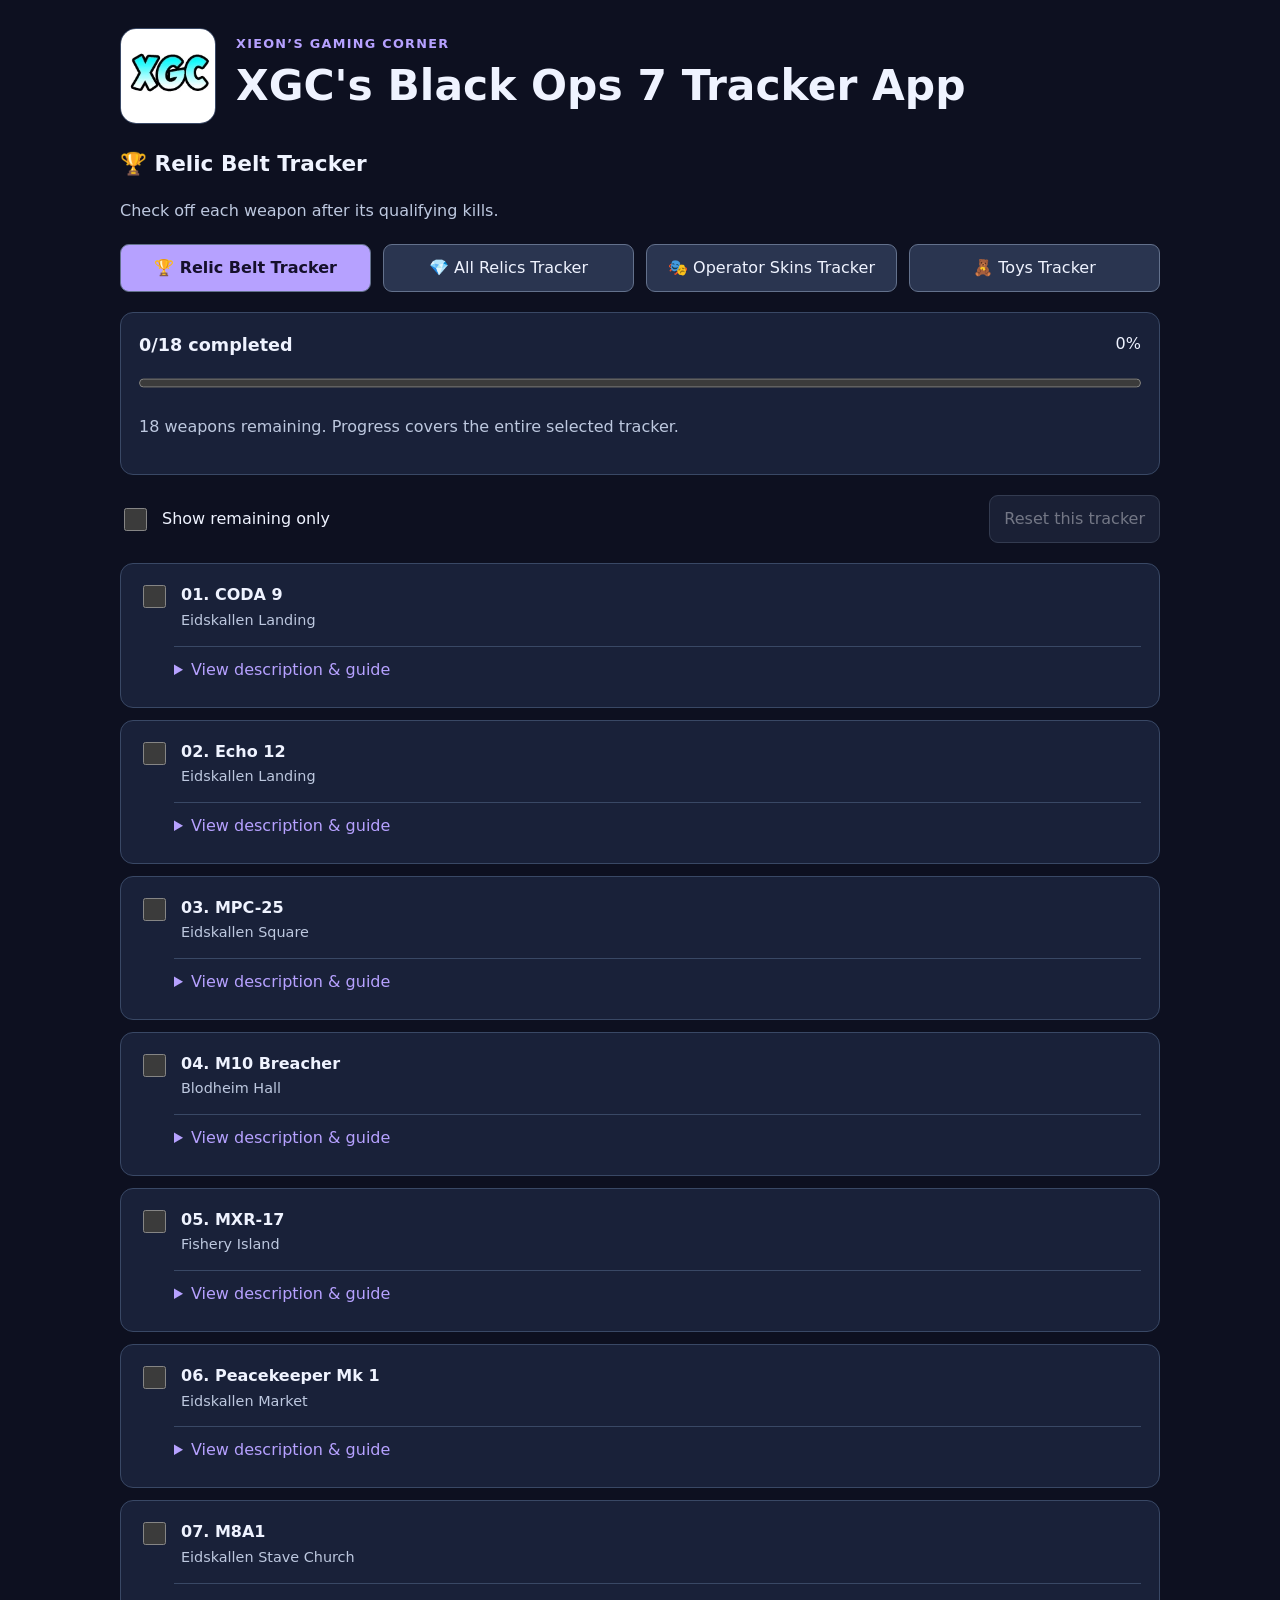
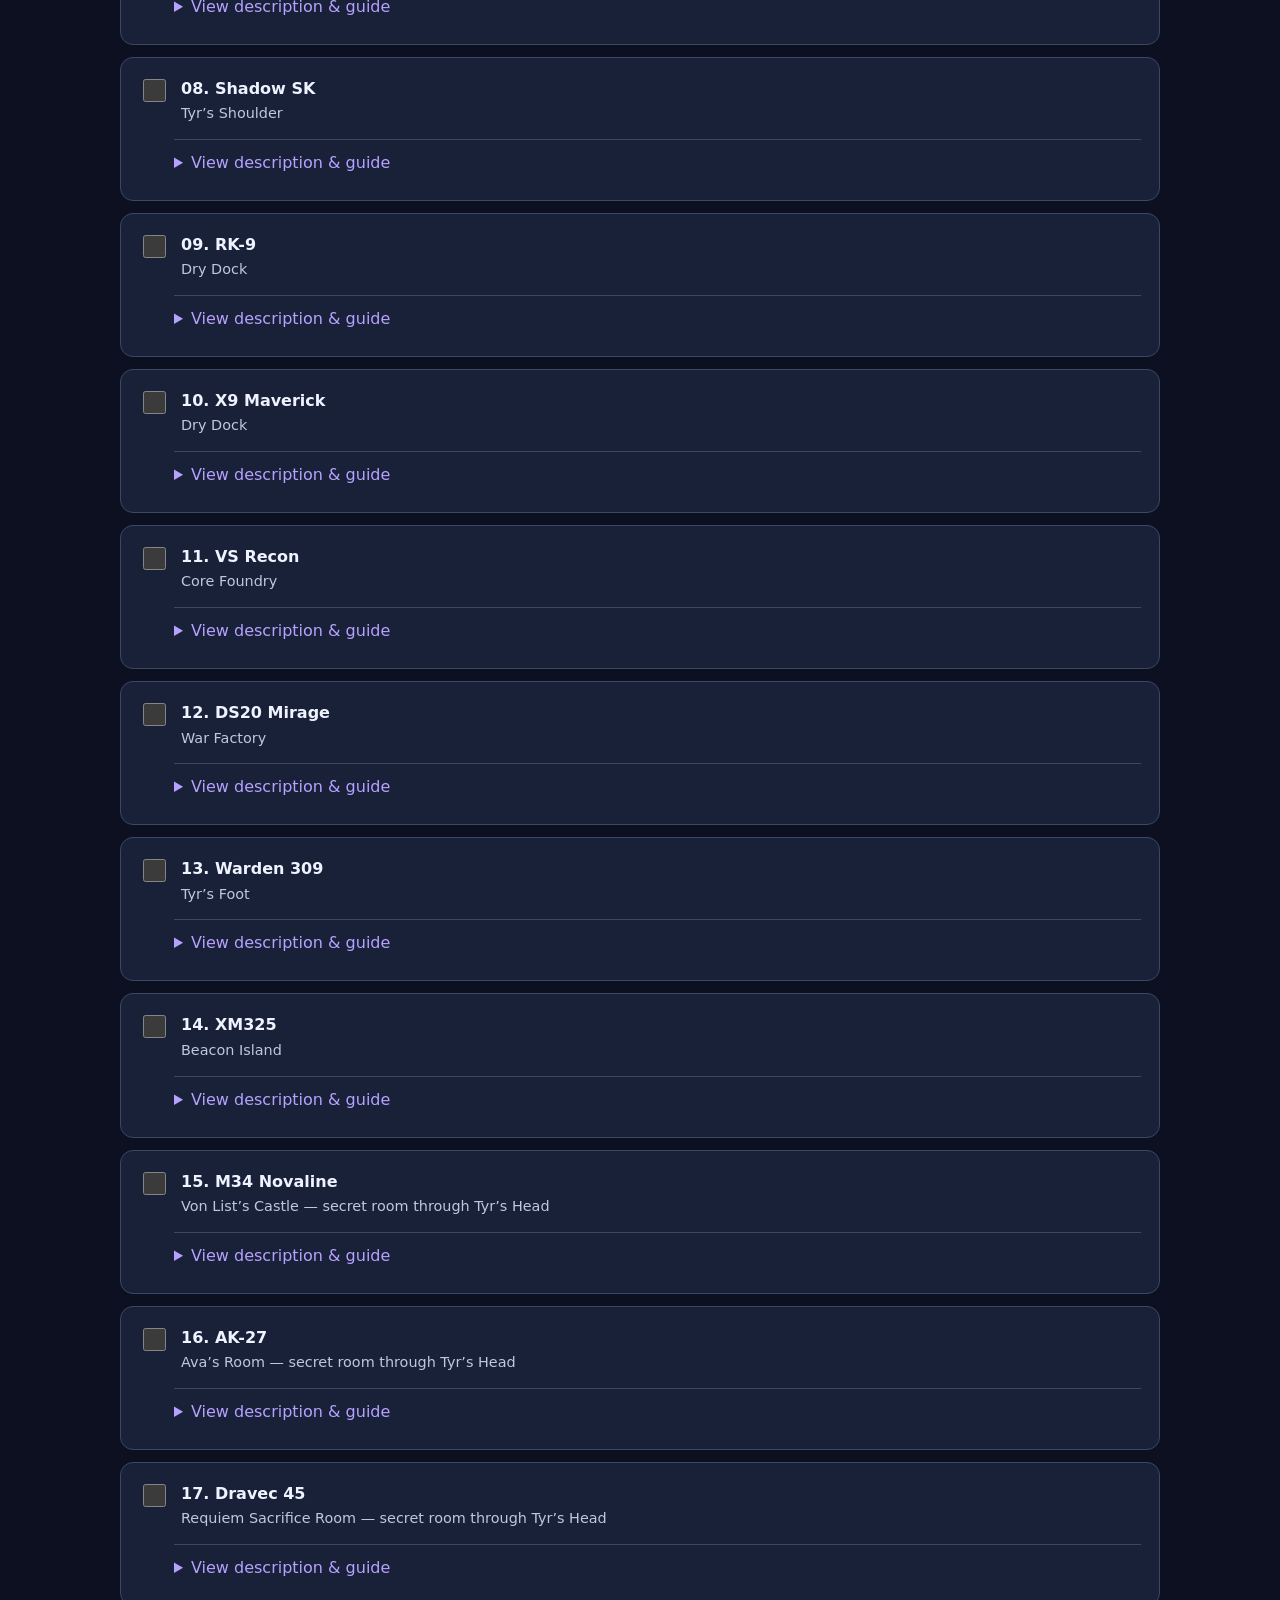
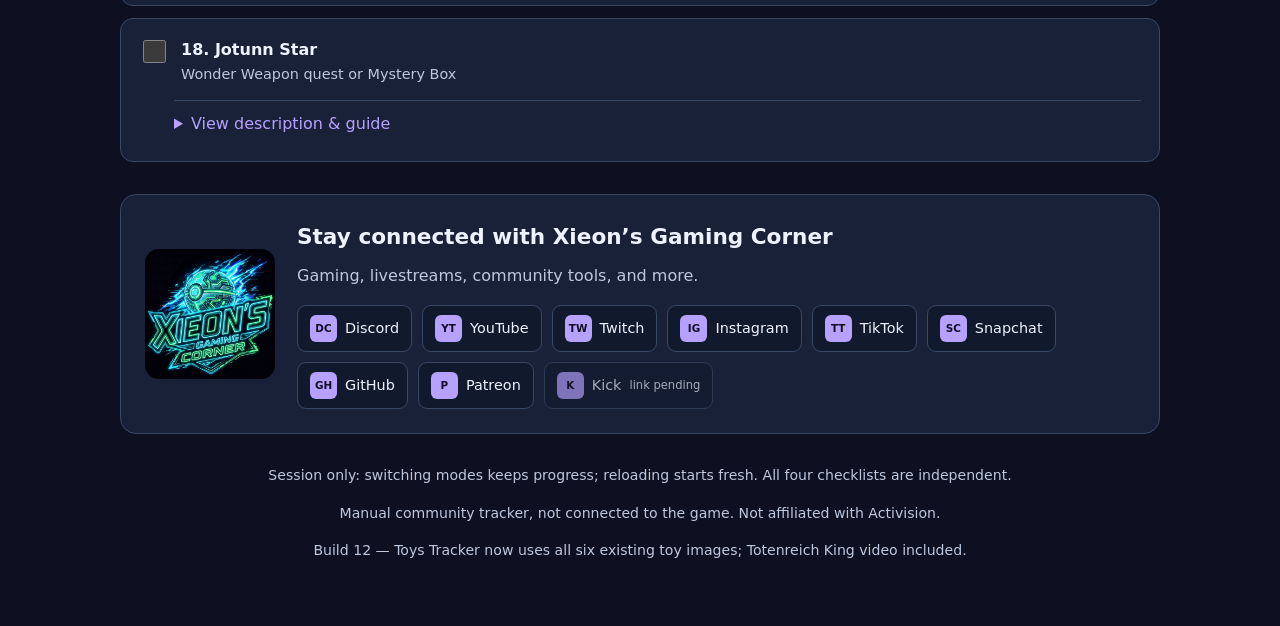
==== commit 149c55c0: "Add files via upload Signed-off-by: XieonGaming <2804280+Xieon@users.noreply.github.com>" ====
--- a/index.html
+++ b/index.html
@@ -1,7 +1,7 @@
 <!doctype html><html lang="en"><head><meta charset="utf-8"><meta name="viewport" content="width=device-width,initial-scale=1"><meta name="description" content="XGC Black Ops 7 trackers for relics, Wrestling Belt, operator skins and Prestige rewards."><title>XGC's Black Ops 7 Tracker App</title><link rel="icon" type="image/webp" href="./assets/branding/xgc-logo.webp"><style>*{box-sizing:border-box}:root{color-scheme:dark;--bg:#0d1020;--panel:#192139;--line:#394865;--text:#eff3ff;--muted:#bdc8df;--accent:#b6a1ff}body{margin:0;background:var(--bg);color:var(--text);font:16px/1.65 system-ui,sans-serif}main{max-width:1080px;margin:auto;padding:28px 20px 50px}.brand{color:var(--accent);font-weight:800;letter-spacing:.1em;font-size:.8rem}h1{font-size:clamp(1.8rem,5vw,2.7rem);line-height:1.2}p,li{color:var(--muted)}button,select{font:inherit;background:#2a3550;color:var(--text);border:1px solid #63718c;border-radius:9px;padding:10px 14px}button,summary{cursor:pointer}button[aria-pressed=true]{background:var(--accent);color:#15102b;font-weight:750}button:disabled{opacity:.45;cursor:default}nav,.toolbar{display:flex;gap:12px;flex-wrap:wrap;align-items:center;margin:20px 0}nav button{flex:1;min-width:210px}.summary,.item{background:var(--panel);border:1px solid var(--line);border-radius:13px;padding:18px}.summary-top{display:flex;justify-content:space-between;gap:14px}h2{font-size:1.1rem;margin:0}progress{width:100%;height:18px;accent-color:var(--accent);margin-top:14px}input[type=checkbox]{width:23px;height:23px;accent-color:var(--accent);flex-shrink:0}.filter,.item-label{display:flex;align-items:center;gap:12px}.item-label{align-items:flex-start;cursor:pointer;flex:1;min-width:0}.name{display:block;font-weight:750;overflow-wrap:anywhere}.subtitle{display:block;font-size:.9rem;color:var(--muted)}#items{display:grid;gap:12px}details{border-top:1px solid var(--line);margin:13px 0 0 35px;padding-top:10px}summary,a{color:var(--accent)}summary{min-height:32px}.done{border-color:#4d9278}.done .name{text-decoration:line-through;color:var(--muted)}h3{font-size:1rem;margin:20px 0 5px}.trial{border-left:3px solid var(--accent);padding:0 16px;margin:22px 0}.trial h3:first-child{padding-top:12px;font-size:1.2rem}.trial h4{margin:16px 0 4px;font-size:1rem}.trial p{margin:6px 0}li{margin:9px 0}.notice{border-left:3px solid #eac573;background:#25263a;padding:12px 16px}.uncertain{color:#f3d38d}.sources{font-size:.9rem}#reset{margin-left:auto}footer{margin-top:30px;font-size:.88rem;text-align:center}:focus-visible{outline:3px solid #f5cb74;outline-offset:4px}[hidden]{display:none!important}.complete .summary{border-color:#7be0b5}.item-head{display:flex;gap:14px;align-items:flex-start;min-width:0}.relic-art{display:block;flex:0 0 76px;width:76px;height:76px;object-fit:contain;padding:4px;border-radius:9px;background:#11192a}.tier-badge{display:flex;flex-direction:column;align-items:center;gap:3px;flex:0 0 76px;margin:0;font-size:.78rem;color:var(--muted);text-align:center}.portal-art{width:64px;height:64px;object-fit:contain;display:block}.item-label>span{min-width:0}.kind{display:inline-block;font-size:.78rem;border:1px solid var(--line);border-radius:6px;padding:1px 7px;margin-top:6px;color:var(--muted)}.select-filter{display:flex;align-items:center;gap:8px}select{max-width:100%}@media(max-width:550px){main{padding:20px 12px}details{margin-left:0}#reset{width:100%;margin:0}select{max-width:220px}.trial{padding-left:12px}.item-head{gap:8px}.relic-art{flex-basis:48px;width:48px;height:56px;padding:2px}.tier-badge{flex-basis:52px;font-size:.72rem}.portal-art{width:48px;height:48px}.item{padding:13px}}#app-title{font-size:clamp(1.7rem,4.7vw,2.65rem);line-height:1.2;margin:7px 0}#heading{font-size:1.35rem;margin:22px 0 8px}.app-branding{display:flex;gap:20px;align-items:center}.app-logo{width:96px;height:96px;object-fit:contain;flex-shrink:0;border-radius:16px;border:1px solid var(--line);background:var(--panel)}.app-branding>div{min-width:0}.app-branding .brand{margin:0}.community{margin-top:32px;padding:24px;border:1px solid var(--line);border-radius:16px;background:var(--panel);display:grid;grid-template-columns:130px minmax(0,1fr);gap:22px;align-items:center}.community-logo{width:130px;height:130px;object-fit:contain;border-radius:14px}.community h2{font-size:1.35rem}.community p{margin:8px 0 16px}.social-grid{display:flex;flex-wrap:wrap;gap:10px}.social-link,.social-pending{display:inline-flex;align-items:center;gap:8px;border:1px solid var(--line);border-radius:9px;padding:9px 12px;text-decoration:none;background:#111a2c;color:var(--text);font-size:.9rem}.social-link:hover{border-color:var(--accent);background:#24314c}.social-mark{display:inline-grid;place-items:center;border-radius:6px;min-width:27px;height:27px;padding:0 4px;font-size:.65rem;font-weight:850;background:var(--accent);color:#130f24}.social-pending{opacity:.65}.social-pending small{font-size:.72rem}@media(max-width:550px){.app-branding{gap:12px}.app-logo{width:64px;height:64px}.community{grid-template-columns:1fr;padding:18px}.community-logo{width:88px;height:88px}.social-link{flex:1;min-width:125px}.social-grid{gap:8px}}.king-video{margin:16px 0 22px;padding:20px;border:2px solid #eac573;border-radius:12px}.king-video h3{margin-top:0;font-size:1.15rem}.king-video .social-link{font-weight:750;border-color:#eac573}
-</style></head><body><main><header><div class="app-branding"><img class="app-logo" src="./assets/branding/xgc-logo.webp" alt="Xieon's Gaming Corner logo" width="96" height="96"><div><p class="brand">XIEON’S GAMING CORNER</p><h1 id="app-title">XGC's Black Ops 7 Tracker App</h1></div></div><h2 id="heading">🏆 Relic Belt Tracker</h2><p id="intro">Check off each weapon after its qualifying kills.</p></header><nav aria-label="Tracker mode"><button type="button" id="belt-mode" aria-pressed="true">🏆 Relic Belt Tracker</button><button type="button" id="relics-mode" aria-pressed="false">💎 All Relics Tracker</button><button type="button" id="skins-mode" aria-pressed="false">🎭 Operator Skins Tracker</button><button type="button" id="toys-mode" aria-pressed="false">🧸 Toys Tracker</button></nav><p id="load-error" class="notice" role="alert">The tracker has not initialized. Enable JavaScript if this remains visible.</p><section class="summary" aria-label="Progress"><div class="summary-top"><h2 id="progress-text" aria-live="polite">0/18 completed</h2><span id="percent">0%</span></div><progress id="progress" max="18" value="0" aria-label="Selected tracker completion"></progress><p id="status" role="status"></p></section><div class="toolbar"><label class="filter"><input type="checkbox" id="remaining"> Show remaining only</label><label id="map-control" class="select-filter" hidden>Map <select id="map"><option value="">All maps</option></select></label><label id="operator-control" class="select-filter" hidden>Operator <select id="operator"><option value="">All operators</option></select></label><label id="category-control" class="select-filter" hidden>Category <select id="category"><option value="">All categories</option></select></label><button type="button" id="reset">Reset this tracker</button></div><aside id="shared-note" class="notice" hidden><p>Check off a relic only after completing its trial and receiving the unlock. Opening its portal does not count as completion.</p><p>Follow on-screen instructions and timers. Enemy compositions vary. Recommendations are strategies, not extra requirements; unconfirmed details remain marked. Some portal puzzles need linked walkthroughs for exact locations or cues.</p></aside><aside id="skins-note" class="notice" hidden></aside><section id="items" aria-label="Checklist"></section><p id="empty" hidden>No entries match these filters.</p><noscript>Enable JavaScript to use this tracker.</noscript><section class="community" aria-labelledby="community-title"><img class="community-logo" src="./assets/branding/xgc-community.webp" alt="XGC community artwork" width="130" height="130" loading="lazy"><div><h2 id="community-title">Stay connected with Xieon’s Gaming Corner</h2><p>Gaming, livestreams, community tools, and more.</p><div class="social-grid"><a class="social-link" href="https://discord.gg/Xieon" target="_blank" rel="noopener noreferrer"><span class="social-mark" aria-hidden="true">DC</span>Discord</a><a class="social-link" href="https://youtube.com/@XieonsGamingCorner" target="_blank" rel="noopener noreferrer"><span class="social-mark" aria-hidden="true">YT</span>YouTube</a><a class="social-link" href="https://twitch.tv/Xieon" target="_blank" rel="noopener noreferrer"><span class="social-mark" aria-hidden="true">TW</span>Twitch</a><a class="social-link" href="https://instagram.com/XieonsGamingCorner" target="_blank" rel="noopener noreferrer"><span class="social-mark" aria-hidden="true">IG</span>Instagram</a><a class="social-link" href="https://www.tiktok.com/@xieon_xgc" target="_blank" rel="noopener noreferrer"><span class="social-mark" aria-hidden="true">TT</span>TikTok</a><a class="social-link" href="https://www.snapchat.com/@xieon_gaming" target="_blank" rel="noopener noreferrer"><span class="social-mark" aria-hidden="true">SC</span>Snapchat</a><a class="social-link" href="https://github.com/Xieons-Gaming-Corner" target="_blank" rel="noopener noreferrer"><span class="social-mark" aria-hidden="true">GH</span>GitHub</a><a class="social-link" href="https://www.patreon.com/cw/XieonsGamingCorner" target="_blank" rel="noopener noreferrer"><span class="social-mark" aria-hidden="true">P</span>Patreon</a><span class="social-pending"><span class="social-mark" aria-hidden="true">K</span>Kick <small>link pending</small></span></div></div></section><footer><p>Session only: switching modes keeps progress; reloading starts fresh. All four checklists are independent.</p><p>Manual community tracker, not connected to the game. Not affiliated with Activision.</p><p>Build 11 — Added prominent Totenreich King fight video to Toys Tracker.</p></footer></main><script>(()=>{'use strict';
+</style></head><body><main><header><div class="app-branding"><img class="app-logo" src="./assets/branding/xgc-logo.webp" alt="Xieon's Gaming Corner logo" width="96" height="96"><div><p class="brand">XIEON’S GAMING CORNER</p><h1 id="app-title">XGC's Black Ops 7 Tracker App</h1></div></div><h2 id="heading">🏆 Relic Belt Tracker</h2><p id="intro">Check off each weapon after its qualifying kills.</p></header><nav aria-label="Tracker mode"><button type="button" id="belt-mode" aria-pressed="true">🏆 Relic Belt Tracker</button><button type="button" id="relics-mode" aria-pressed="false">💎 All Relics Tracker</button><button type="button" id="skins-mode" aria-pressed="false">🎭 Operator Skins Tracker</button><button type="button" id="toys-mode" aria-pressed="false">🧸 Toys Tracker</button></nav><p id="load-error" class="notice" role="alert">The tracker has not initialized. Enable JavaScript if this remains visible.</p><section class="summary" aria-label="Progress"><div class="summary-top"><h2 id="progress-text" aria-live="polite">0/18 completed</h2><span id="percent">0%</span></div><progress id="progress" max="18" value="0" aria-label="Selected tracker completion"></progress><p id="status" role="status"></p></section><div class="toolbar"><label class="filter"><input type="checkbox" id="remaining"> Show remaining only</label><label id="map-control" class="select-filter" hidden>Map <select id="map"><option value="">All maps</option></select></label><label id="operator-control" class="select-filter" hidden>Operator <select id="operator"><option value="">All operators</option></select></label><label id="category-control" class="select-filter" hidden>Category <select id="category"><option value="">All categories</option></select></label><button type="button" id="reset">Reset this tracker</button></div><aside id="shared-note" class="notice" hidden><p>Check off a relic only after completing its trial and receiving the unlock. Opening its portal does not count as completion.</p><p>Follow on-screen instructions and timers. Enemy compositions vary. Recommendations are strategies, not extra requirements; unconfirmed details remain marked. Some portal puzzles need linked walkthroughs for exact locations or cues.</p></aside><aside id="skins-note" class="notice" hidden></aside><section id="items" aria-label="Checklist"></section><p id="empty" hidden>No entries match these filters.</p><noscript>Enable JavaScript to use this tracker.</noscript><section class="community" aria-labelledby="community-title"><img class="community-logo" src="./assets/branding/xgc-community.webp" alt="XGC community artwork" width="130" height="130" loading="lazy"><div><h2 id="community-title">Stay connected with Xieon’s Gaming Corner</h2><p>Gaming, livestreams, community tools, and more.</p><div class="social-grid"><a class="social-link" href="https://discord.gg/Xieon" target="_blank" rel="noopener noreferrer"><span class="social-mark" aria-hidden="true">DC</span>Discord</a><a class="social-link" href="https://youtube.com/@XieonsGamingCorner" target="_blank" rel="noopener noreferrer"><span class="social-mark" aria-hidden="true">YT</span>YouTube</a><a class="social-link" href="https://twitch.tv/Xieon" target="_blank" rel="noopener noreferrer"><span class="social-mark" aria-hidden="true">TW</span>Twitch</a><a class="social-link" href="https://instagram.com/XieonsGamingCorner" target="_blank" rel="noopener noreferrer"><span class="social-mark" aria-hidden="true">IG</span>Instagram</a><a class="social-link" href="https://www.tiktok.com/@xieon_xgc" target="_blank" rel="noopener noreferrer"><span class="social-mark" aria-hidden="true">TT</span>TikTok</a><a class="social-link" href="https://www.snapchat.com/@xieon_gaming" target="_blank" rel="noopener noreferrer"><span class="social-mark" aria-hidden="true">SC</span>Snapchat</a><a class="social-link" href="https://github.com/Xieons-Gaming-Corner" target="_blank" rel="noopener noreferrer"><span class="social-mark" aria-hidden="true">GH</span>GitHub</a><a class="social-link" href="https://www.patreon.com/cw/XieonsGamingCorner" target="_blank" rel="noopener noreferrer"><span class="social-mark" aria-hidden="true">P</span>Patreon</a><span class="social-pending"><span class="social-mark" aria-hidden="true">K</span>Kick <small>link pending</small></span></div></div></section><footer><p>Session only: switching modes keeps progress; reloading starts fresh. All four checklists are independent.</p><p>Manual community tracker, not connected to the game. Not affiliated with Activision.</p><p>Build 12 — Toys Tracker now uses all six existing toy images; Totenreich King video included.</p></footer></main><script>(()=>{'use strict';
 const WEAPONS=[["CODA 9", "Eidskallen Landing"], ["Echo 12", "Eidskallen Landing"], ["MPC-25", "Eidskallen Square"], ["M10 Breacher", "Blodheim Hall"], ["MXR-17", "Fishery Island"], ["Peacekeeper Mk 1", "Eidskallen Market"], ["M8A1", "Eidskallen Stave Church"], ["Shadow SK", "Tyr’s Shoulder"], ["RK-9", "Dry Dock"], ["X9 Maverick", "Dry Dock"], ["VS Recon", "Core Foundry"], ["DS20 Mirage", "War Factory"], ["Warden 309", "Tyr’s Foot"], ["XM325", "Beacon Island"], ["M34 Novaline", "Von List’s Castle — secret room through Tyr’s Head"], ["AK-27", "Ava’s Room — secret room through Tyr’s Head"], ["Dravec 45", "Requiem Sacrifice Room — secret room through Tyr’s Head"], ["Jotunn Star", "Wonder Weapon quest or Mystery Box"]],RELICS=[{"id": "relic-0", "name": "Lawyer’s Pen", "map": "Ashes of the Damned", "tier": "Grim", "effect": "Shock Mimic props appear around the map.", "portal": ["Reach round 20.", "Light red candles in the fog cabin, Ashwood Jugger-Nog room, and farm house with Napalm Burst or Molotovs.", "Find the portal near the barn."], "objective": "Complete four waves of Shock Mimics, including HVTs.", "modifier": "Shock Mimics replace normal opposition.", "preparation": "Bring an upgraded single-target weapon and full ammunition.", "strategy": ["Avoid grabs and preserve an escape route.", "Separate HVT Mimics rather than letting several surround you."], "notes": "Electrical bursts can destroy equipment; do not rely on deployed equipment alone.", "sources": [["Relic wiki", "https://callofduty.fandom.com/wiki/Relic"], ["Community trial guide", "https://www.reddit.com/r/CODZombies/comments/1th5arj/complete_bo7_cursed_relics_solo_guide_no_bs/"], ["Unlock walkthroughs", "https://gamerant.com/black-ops-7-zombies-all-relics-effects-locations/"]]}, {"id": "relic-1", "name": "Dragon Wings", "map": "Ashes of the Damned", "tier": "Grim", "effect": "Normal power-up drops are disabled.", "portal": ["Reach round 20.", "Take the Vandorn Farm jump pad toward Janus Towers.", "Shoot three purple portals during the jump."], "objective": "Complete four waves.", "modifier": "Power-up pickups damage you and do not activate.", "preparation": "Refill ammunition and armor; do not rely on Max Ammo.", "strategy": ["Fight in open space and track power-up drops.", "Route around drops during retreats."], "notes": "Documented ordinary waves: first and third; HVT encounters: second and fourth. Treat every power-up as a hazard.", "sources": [["Relic wiki", "https://callofduty.fandom.com/wiki/Relic"], ["Community trial guide", "https://www.reddit.com/r/CODZombies/comments/1th5arj/complete_bo7_cursed_relics_solo_guide_no_bs/"], ["Unlock walkthroughs", "https://gamerant.com/black-ops-7-zombies-all-relics-effects-locations/"]]}, {"id": "relic-2", "name": "Teddy Bear", "map": "Ashes of the Damned", "tier": "Grim", "effect": "Round delays are reduced.", "portal": ["Equip Aether Shroud and obtain the Necrofluid Gauntlet.", "Shoot ten hidden Mister Peeks parts while using Aether Shroud; the Exit 115 part requires round 20.", "Consult the linked walkthrough for all part locations."], "objective": "Complete four combat waves.", "modifier": "Each shot costs 100 Essence.", "preparation": "Bring a substantial Essence reserve and an efficient upgraded weapon.", "strategy": ["Prioritize accurate shots instead of spraying.", "Group enemies before attacks that hit several targets."], "notes": "Rapid fire drains Essence quickly. Unverified: behavior at zero Essence; do not assume free firing or automatic failure.", "sources": [["Relic wiki", "https://callofduty.fandom.com/wiki/Relic"], ["Community trial guide", "https://www.reddit.com/r/CODZombies/comments/1th5arj/complete_bo7_cursed_relics_solo_guide_no_bs/"], ["Unlock walkthroughs", "https://gamerant.com/black-ops-7-zombies-all-relics-effects-locations/"]]}, {"id": "relic-3", "name": "Vril Sphere", "map": "Ashes of the Damned", "tier": "Sinister", "effect": "You can carry only four perks.", "portal": ["Start at Tier I or higher and reach round 40.", "Kill a Doppelghast with a jump pad.", "Find the Zarya Cosmodrome portal."], "objective": "Complete five waves, including HVTs.", "modifier": "Purchases are disabled.", "preparation": "Buy upgrades, ammunition, armor, equipment and scorestreaks before entry.", "strategy": ["Use regular weapons for routine enemies.", "Save limited-use tools for HVTs."], "notes": "The detailed wiki states no purchases; an older summary describes the restriction less consistently. Do not label this simply a no-perks trial.", "sources": [["Relic wiki", "https://callofduty.fandom.com/wiki/Relic"], ["Community trial guide", "https://www.reddit.com/r/CODZombies/comments/1th5arj/complete_bo7_cursed_relics_solo_guide_no_bs/"], ["Unlock walkthroughs", "https://gamerant.com/black-ops-7-zombies-all-relics-effects-locations/"]]}, {"id": "relic-4", "name": "Samantha’s Drawing", "map": "Ashes of the Damned", "tier": "Sinister", "effect": "Weapons change each round, retaining upgrades.", "portal": ["Start at Tier I or higher.", "Feed Chompy weapons of every rarity from Common to Legendary.", "At round 40 or later, feed Chompy a Ray Gun."], "objective": "Complete five waves of zombies and HVTs.", "modifier": "Ammo caches and Max Ammo power-ups are disabled.", "preparation": "Fill ammunition reserves and bring multiple damage options.", "strategy": ["Use efficient attacks for regular enemies.", "Save high-damage ammunition for HVTs and valid damage windows."], "notes": "Do not rely on buying ammo or Max Ammo. Unverified: which ammunition GobbleGums bypass the restriction, if any.", "sources": [["Relic wiki", "https://callofduty.fandom.com/wiki/Relic"], ["Community trial guide", "https://www.reddit.com/r/CODZombies/comments/1th5arj/complete_bo7_cursed_relics_solo_guide_no_bs/"], ["Unlock walkthroughs", "https://gamerant.com/black-ops-7-zombies-all-relics-effects-locations/"]]}, {"id": "relic-5", "name": "Focusing Stone", "map": "Ashes of the Damned", "tier": "Sinister", "effect": "Self-Revive Kits are disabled.", "portal": ["Start at Tier I or higher and reach round 40.", "Melee-kill a Zursa for a wine bottle and earn a Legendary T.E.D.D. Task reward.", "Observe and repeat the bottle sequence at the Blackwater Lake cabin.", "See the linked guide for setup and sequence cues."], "objective": "Complete the trial after temporarily surrendering Essence.", "modifier": "Existing Essence is taken away; you can earn new Essence in combat.", "preparation": "Purchase essential upgrades and supplies before entry.", "strategy": ["Begin with owned equipment.", "Use newly earned Essence for available purchases."], "notes": "Surrendered Essence reportedly returns after success. Unverified: wave count.", "sources": [["Relic wiki", "https://callofduty.fandom.com/wiki/Relic"], ["Community trial guide", "https://www.reddit.com/r/CODZombies/comments/1th5arj/complete_bo7_cursed_relics_solo_guide_no_bs/"], ["Unlock walkthroughs", "https://gamerant.com/black-ops-7-zombies-all-relics-effects-locations/"]]}, {"id": "relic-6", "name": "Bus", "map": "Ashes of the Damned", "tier": "Wicked", "effect": "Enemies regenerate health.", "portal": ["Start at Tier II or higher and reach round 60.", "Complete a full round using traps without firing or meleeing."], "objective": "Use zombies to kill other zombies.", "modifier": "Direct player damage cannot eliminate enemies; zombie-on-zombie damage is required.", "preparation": "Equip Brain Rot and a suitable weapon.", "strategy": ["Convert a zombie and bring targets within its reach.", "Keep a manageable group without trapping yourself."], "notes": "Firing applies Brain Rot, not a bypass for direct kills. Unverified: wave count and HVT conversion interactions.", "sources": [["Relic wiki", "https://callofduty.fandom.com/wiki/Relic"], ["Community trial guide", "https://www.reddit.com/r/CODZombies/comments/1th5arj/complete_bo7_cursed_relics_solo_guide_no_bs/"], ["Unlock walkthroughs", "https://gamerant.com/black-ops-7-zombies-all-relics-effects-locations/"]]}, {"id": "relic-7", "name": "Dragon", "map": "Ashes of the Damned", "tier": "Wicked", "effect": "Ammo caches are disabled.", "portal": ["Start at Tier II or higher.", "Complete the main quest at round 60 or above.", "Find the Blackwater Lake portal."], "objective": "Clear the trial using explosive damage.", "modifier": "Only explosives kill enemies; Necrofluid Gauntlet explosive attacks are documented as valid.", "preparation": "Bring upgraded explosives, ammunition, and protection against self-inflicted explosions where available.", "strategy": ["Group targets before firing.", "Save ammunition for tougher targets."], "notes": "Upgraded conventional bullets do not bypass the rule. Unverified: wave count.", "sources": [["Relic wiki", "https://callofduty.fandom.com/wiki/Relic"], ["Community trial guide", "https://www.reddit.com/r/CODZombies/comments/1th5arj/complete_bo7_cursed_relics_solo_guide_no_bs/"], ["Unlock walkthroughs", "https://gamerant.com/black-ops-7-zombies-all-relics-effects-locations/"]]}, {"id": "relic-8", "name": "Blood Vials", "map": "Ashes of the Damned", "tier": "Wicked", "effect": "Augments are disabled.", "portal": ["Start at Tier II or higher.", "Answer the red telephone five times at ten-round intervals in one run.", "First eligible ring is disputed; listen from round 10 onward."], "objective": "Clear the combat trial with reduced damage.", "modifier": "Player damage is halved.", "preparation": "Upgrade weapons and stock ammunition for longer fights.", "strategy": ["Aim for weak points.", "Finish dangerous targets before spreading damage."], "notes": "Expect longer kill times and keep more distance. Unverified: wave count.", "sources": [["Relic wiki", "https://callofduty.fandom.com/wiki/Relic"], ["Community trial guide", "https://www.reddit.com/r/CODZombies/comments/1th5arj/complete_bo7_cursed_relics_solo_guide_no_bs/"], ["Unlock walkthroughs", "https://gamerant.com/black-ops-7-zombies-all-relics-effects-locations/"]]}, {"id": "relic-9", "name": "Gong", "map": "Astra Malorum", "tier": "Grim", "effect": "Field Upgrade begins charged but recharges only through Full Power.", "portal": ["Reach round 20 with Tesla Storm and Dead Wire.", "Lead the lightning-rod zombie to the three lightbulb doorways.", "Apply Dead Wire and Tesla Storm at each; consult references for doorway positions."], "objective": "Complete four waves of zombies and HVTs.", "modifier": "Only electrical damage works; the wiki reports weapons equipped with Dead Wire qualify.", "preparation": "Equip Dead Wire and have Tesla Storm available.", "strategy": ["Use an electrically qualified weapon for dependable damage.", "Do not rely solely on Field Upgrade uptime."], "notes": "Do not enter with only a non-electrical upgraded weapon.", "sources": [["Relic wiki", "https://callofduty.fandom.com/wiki/Relic"], ["Community trial guide", "https://www.reddit.com/r/CODZombies/comments/1th5arj/complete_bo7_cursed_relics_solo_guide_no_bs/"], ["Unlock walkthroughs", "https://gamerant.com/black-ops-7-zombies-all-relics-effects-locations/"]]}, {"id": "relic-10", "name": "Seed", "map": "Astra Malorum", "tier": "Grim", "effect": "Mystery Box is disabled.", "portal": ["At round 20, find the Common pistol at a possible spawn.", "Kill a number of zombies equal to the current round with it during that round.", "Consult references for six possible pistol spawns."], "objective": "Complete four waves with the supplied Pack-a-Punch I pistol.", "modifier": "You are restricted to the pistol; its Pack-a-Punch level cannot be increased.", "preparation": "Prepare to use a pistol instead of your usual primary.", "strategy": ["Aim for weak points and keep distance from Mimics.", "Avoid emptying a magazine while cornered."], "notes": "Documented ordinary/Mimic waves: first and third; HVT Mimics: second and fourth. Pistol rarity can reportedly still be raised at the Arsenal.", "sources": [["Relic wiki", "https://callofduty.fandom.com/wiki/Relic"], ["Community trial guide", "https://www.reddit.com/r/CODZombies/comments/1th5arj/complete_bo7_cursed_relics_solo_guide_no_bs/"], ["Unlock walkthroughs", "https://gamerant.com/black-ops-7-zombies-all-relics-effects-locations/"]]}, {"id": "relic-11", "name": "Spider Fang", "map": "Astra Malorum", "tier": "Sinister", "effect": "Perk prices do not decrease.", "portal": ["Start at Tier I or higher and reach round 40.", "Have Wisp Tea actively targeting O.S.C.A.R.", "Deliver the finishing melee hit and find the Library portal."], "objective": "Complete five waves without perks.", "modifier": "Perks are disabled or removed; other utilities remain available.", "preparation": "Bring upgraded weapons and equipment; do not rely on perk-based health, movement, reload speed or explosive protection.", "strategy": ["Keep escape routes open.", "The wiki recommends Apogee Annihilator for tougher targets."], "notes": "Reported enemies include Mimics, Uber Klaus and O.S.C.A.R., including HVTs. Compositions may vary; usual perk survivability does not apply.", "sources": [["Relic wiki", "https://callofduty.fandom.com/wiki/Relic"], ["Community trial guide", "https://www.reddit.com/r/CODZombies/comments/1th5arj/complete_bo7_cursed_relics_solo_guide_no_bs/"], ["Unlock walkthroughs", "https://gamerant.com/black-ops-7-zombies-all-relics-effects-locations/"]]}, {"id": "relic-12", "name": "Matryoshka Doll", "map": "Astra Malorum", "tier": "Sinister", "effect": "Salvage drops are reduced.", "portal": ["Start at Tier I or higher and reach round 40.", "Go to Mars and use C4 at meat pieces around the central circle.", "Earn explosive kills; see the reference for placements."], "objective": "Eliminate enemies using Field Upgrade damage.", "modifier": "Ordinary weapon damage does not satisfy the restriction.", "preparation": "Choose a damaging Field Upgrade and enter charged.", "strategy": ["Group enemies before activation to maximize qualifying kills."], "notes": "Utility-only upgrades may leave no practical killing method. Unverified: wave count, charge supply and qualifying upgrades/secondary damage interactions.", "sources": [["Relic wiki", "https://callofduty.fandom.com/wiki/Relic"], ["Community trial guide", "https://www.reddit.com/r/CODZombies/comments/1th5arj/complete_bo7_cursed_relics_solo_guide_no_bs/"], ["Unlock walkthroughs", "https://gamerant.com/black-ops-7-zombies-all-relics-effects-locations/"]]}, {"id": "relic-13", "name": "Golden Spork", "map": "Astra Malorum", "tier": "Wicked", "effect": "Enemies deal double damage.", "portal": ["Start at Tier II or higher and reach round 60.", "Gather zombies at the Machina Astralis ritual circle.", "Use the Mangler Cannon through the Mars portal to kill at least ten zombies."], "objective": "Clear the trial while hip-firing.", "modifier": "Enemies take qualifying damage only while you fire from the hip.", "preparation": "Bring a weapon controllable and effective without aiming down sights.", "strategy": ["Keep useful hip-fire range and room to retreat."], "notes": "Do not reflexively aim down sights at HVTs. Unverified: wave count and non-firearm damage interactions.", "sources": [["Relic wiki", "https://callofduty.fandom.com/wiki/Relic"], ["Community trial guide", "https://www.reddit.com/r/CODZombies/comments/1th5arj/complete_bo7_cursed_relics_solo_guide_no_bs/"], ["Unlock walkthroughs", "https://gamerant.com/black-ops-7-zombies-all-relics-effects-locations/"]]}, {"id": "relic-14", "name": "Civil Protector Head", "map": "Astra Malorum", "tier": "Wicked", "effect": "You lose a perk every 100 kills.", "portal": ["Start at Tier II or higher and reach round 60.", "Use Energy Mine at Ol’ Tessie to reveal the light sequence.", "Use PhD Flopper beneath Museum chandeliers in that order.", "See the reference for sequence cues."], "objective": "Complete six waves of zombies and HVTs.", "modifier": "Zombies sprint at maximum speed.", "preparation": "Bring crowd control, upgraded weapons and emergency escape support.", "strategy": ["Follow a planned route and clear space ahead before turning to fire.", "Control crowds before being surrounded."], "notes": "Slow training patterns are less forgiving; treat every spawn as an immediate threat.", "sources": [["Relic wiki", "https://callofduty.fandom.com/wiki/Relic"], ["Community trial guide", "https://www.reddit.com/r/CODZombies/comments/1th5arj/complete_bo7_cursed_relics_solo_guide_no_bs/"], ["Unlock walkthroughs", "https://gamerant.com/black-ops-7-zombies-all-relics-effects-locations/"]]}, {"id": "relic-15", "name": "Rocket", "map": "Paradox Junction", "tier": "Grim", "effect": "Scorestreaks are disabled.", "portal": ["Brain Rot and pet a friendly Rad-Hound on normal Nuketown.", "Also pet a friendly sentry D.A.W.G. on destroyed Nuketown; perform the round-gated interaction after round 20."], "objective": "Exploit elemental weaknesses to eliminate enemies.", "modifier": "Only the element an enemy is weak against deals qualifying damage.", "preparation": "Arrange multiple elemental damage types.", "strategy": ["Identify the target, apply the matching element and confirm damage."], "notes": "One powerful element cannot replace required matchups. Unverified: wave count, complete elemental matchup table and alternate elemental damage interactions.", "sources": [["Relic wiki", "https://callofduty.fandom.com/wiki/Relic"], ["Community trial guide", "https://www.reddit.com/r/CODZombies/comments/1th5arj/complete_bo7_cursed_relics_solo_guide_no_bs/"], ["Unlock walkthroughs", "https://gamerant.com/black-ops-7-zombies-all-relics-effects-locations/"]]}, {"id": "relic-16", "name": "Summoning Key", "map": "Paradox Junction", "tier": "Sinister", "effect": "Zombies explode on death, damaging nearby players.", "portal": ["Start at Tier I or higher.", "Use a grenade at the Green House chimney for the collar and Brain Rot a Rad-Hound for the tennis ball.", "At round 40 or later, down yourself in the Green House backyard for the grave interaction. Arrange revival support first."], "objective": "Kill required enemies before the timer expires.", "modifier": "Timed elimination rather than unrestricted survival.", "preparation": "Bring full ammunition and burst damage for high-health targets.", "strategy": ["Watch the timer.", "Avoid leaving difficult targets until the final seconds."], "notes": "Failure: required enemies remain when time expires. Unverified: exact timers, wave count and fixed composition.", "sources": [["Relic wiki", "https://callofduty.fandom.com/wiki/Relic"], ["Community trial guide", "https://www.reddit.com/r/CODZombies/comments/1th5arj/complete_bo7_cursed_relics_solo_guide_no_bs/"], ["Unlock walkthroughs", "https://gamerant.com/black-ops-7-zombies-all-relics-effects-locations/"]]}, {"id": "relic-17", "name": "Mangler Helmet", "map": "Paradox Junction", "tier": "Wicked", "effect": "Arsenal is disabled.", "portal": ["Start at Tier II or higher with the Mister Peeks Field Upgrade.", "Use it at Mystery Boxes in both Nuketown versions to take figures.", "Place figures on the Yellow House mailbox.", "At round 60, melee the red-mouth Shock Mimic."], "objective": "Survive six waves.", "modifier": "Reduced health and no armor.", "preparation": "Bring upgraded weapons, crowd control and escape support. The community guide recommends Ray Gun Mark II or Sundergat.", "strategy": ["Fight at range and reposition early.", "Control enemies before contact."], "notes": "Do not rely on taking a hit to push through a group. Unverified: exact health cap and dependable wave composition.", "sources": [["Relic wiki", "https://callofduty.fandom.com/wiki/Relic"], ["Community trial guide", "https://www.reddit.com/r/CODZombies/comments/1th5arj/complete_bo7_cursed_relics_solo_guide_no_bs/"], ["Unlock walkthroughs", "https://gamerant.com/black-ops-7-zombies-all-relics-effects-locations/"]]}, {"id": "relic-18", "name": "Power Switch", "map": "Totenreich", "tier": "Grim", "effect": "Equipment randomizes each round.", "portal": ["Count deer heads at four statues.", "Throw Combat Axes at matching pelts in Blodheim Hall from lowest count to highest."], "objective": "Eliminate enemies with traps.", "modifier": "Only trap kills count.", "preparation": "Learn a safe trap route and reserve activation resources.", "strategy": ["Group targets and lead them through an active trap.", "Reposition during cooldowns."], "notes": "Weapons do not replace trap kills. Unverified: wave count and environmental damage exceptions.", "sources": [["Relic wiki", "https://callofduty.fandom.com/wiki/Relic"], ["Community trial guide", "https://www.reddit.com/r/CODZombies/comments/1th5arj/complete_bo7_cursed_relics_solo_guide_no_bs/"], ["Unlock walkthroughs", "https://gamerant.com/black-ops-7-zombies-all-relics-effects-locations/"]]}, {"id": "relic-19", "name": "Wrestling Belt", "map": "Totenreich", "tier": "Grim", "effect": "Weapon wall-buys randomize each round.", "portal": ["Pick up the lighthouse Mister Peeks magazine BEFORE collecting Jotunn Star.", "Buy all 17 wall weapons from their wall-buys and earn 50 qualifying kills with each.", "Earn 50 Jotunn Star kills; use the Belt Tracker for all 18 requirements.", "After Mister Peeks laughs, find the portal near Eidskallen Square Arsenal."], "objective": "Complete four waves including HVTs.", "modifier": "All weapons are removed at the end of each wave.", "preparation": "Reserve plenty of Essence for repeated weapon purchases and upgrades.", "strategy": ["Clear the opening wave.", "Obtain replacement weapons after yours disappear.", "Upgrade the replacement loadout as needed.", "Repeat until all four waves are complete."], "notes": "Do not spend the entire reserve on your opening loadout; several replacements must be funded.", "sources": [["Wrestling Belt trial", "https://codzombiessolver.com/cursed/wrestlers-belt"], ["Relic wiki", "https://callofduty.fandom.com/wiki/Relic"], ["Community trial guide", "https://www.reddit.com/r/CODZombies/comments/1th5arj/complete_bo7_cursed_relics_solo_guide_no_bs/"], ["Unlock walkthroughs", "https://gamerant.com/black-ops-7-zombies-all-relics-effects-locations/"]]}, {"id": "relic-20", "name": "Stuffed Elephant", "map": "Totenreich", "tier": "Sinister", "effect": "Health regeneration takes longer to begin.", "portal": ["Start at Tier I or higher.", "Reach round 40 without perks.", "Find the portal behind Jugger-Nog on Fishery Island."], "objective": "Find cursed eggs and kill the HVT before time expires.", "modifier": "Timed search-and-kill challenge.", "preparation": "Learn the area and bring strong HVT damage.", "strategy": ["Search immediately and complete the egg objective.", "Leave time for the HVT; avoid incidental fights unless they obstruct progress."], "notes": "Failure: timer expires before objectives are met. Unverified: egg count, timer, spawn pool and number of stages.", "sources": [["Relic wiki", "https://callofduty.fandom.com/wiki/Relic"], ["Community trial guide", "https://www.reddit.com/r/CODZombies/comments/1th5arj/complete_bo7_cursed_relics_solo_guide_no_bs/"], ["Unlock walkthroughs", "https://gamerant.com/black-ops-7-zombies-all-relics-effects-locations/"]]}, {"id": "relic-21", "name": "Dancing Arnie", "map": "Totenreich", "tier": "Sinister", "effect": "Perk machines dispense random perks.", "portal": ["Start at Tier I or higher.", "Complete the Blodheim Hall pot quest with pot, beer, Chilly Chunks, lobster and special-round fish.", "Feed Mister Peeks souls using Jotunn Star.", "Soul count is disputed; follow the completion cue. See references for ingredients."], "objective": "Clear enemies using melee.", "modifier": "Only melee kills satisfy the challenge.", "preparation": "Upgrade melee and prepare a way to create space.", "strategy": ["Keep enemies in front and attack at reach limits.", "Break contact when the group becomes dense."], "notes": "Do not assume Jotunn Star ranged attacks qualify. Unverified: wave count and qualifying special melee attacks.", "sources": [["Relic wiki", "https://callofduty.fandom.com/wiki/Relic"], ["Community trial guide", "https://www.reddit.com/r/CODZombies/comments/1th5arj/complete_bo7_cursed_relics_solo_guide_no_bs/"], ["Unlock walkthroughs", "https://gamerant.com/black-ops-7-zombies-all-relics-effects-locations/"]]}, {"id": "relic-22", "name": "Agarthan Device", "map": "Totenreich", "tier": "Wicked", "effect": "Zombie types randomize each round.", "portal": ["Start at Tier II or higher as Richtofen.", "Collect plushie, helmet and radio through Tyr’s Head secret rooms and Group 935 lab.", "Place items at the throne and progress Echoes of the Damned.", "Use reference for the character-specific quest."], "objective": "Eliminate enemies indoors.", "modifier": "Enemies can only be killed inside.", "preparation": "Choose a room with manageable entrances and an escape route.", "strategy": ["Let targets enter before attacking.", "Cover the approach without admitting the whole group."], "notes": "Unverified: whether the indoor check applies to player, enemy or both; keep both indoors until confirmed. Wave count and exact boundaries also unverified.", "sources": [["Relic wiki", "https://callofduty.fandom.com/wiki/Relic"], ["Community trial guide", "https://www.reddit.com/r/CODZombies/comments/1th5arj/complete_bo7_cursed_relics_solo_guide_no_bs/"], ["Unlock walkthroughs", "https://gamerant.com/black-ops-7-zombies-all-relics-effects-locations/"]]}, {"id": "relic-23", "name": "Music Box", "map": "Totenreich", "tier": "Wicked", "effect": "Only critical hits damage enemies.", "portal": ["Start at Tier II or higher and reach round 60.", "Earn five sniper-rifle critical kills from the Tyr’s Head bay window.", "Find the Dry Dock portal."], "objective": "Activate and survive six successive holdouts.", "modifier": "Follow the purple beam, activate Mister Peeks and survive restricted-area lockdowns.", "preparation": "Bring crowd control, close-range damage and multi-location supplies.", "strategy": ["Locate the next purple beam immediately after a holdout.", "Move first; reorganize when safe, not during the transition."], "notes": "The guide gives 30 seconds to activate the next holdout; missing it starts damaging you, not explicitly instant failure. Later stages include Necropincers and smaller safe areas. Unverified: full ordered route.", "sources": [["Music Box holdouts", "https://www.codzombiesguides.com/relics/black-ops-7/music-box"], ["Relic wiki", "https://callofduty.fandom.com/wiki/Relic"], ["Community trial guide", "https://www.reddit.com/r/CODZombies/comments/1th5arj/complete_bo7_cursed_relics_solo_guide_no_bs/"], ["Unlock walkthroughs", "https://gamerant.com/black-ops-7-zombies-all-relics-effects-locations/"]]}, {"id": "relic-24", "name": "Gramophone", "map": "Kowakujo", "tier": "Grim", "effect": "Bullets deal more damage but consume two rounds per shot.", "portal": ["Find drumsticks in Gatehouse cells and upstairs Workshop.", "Repeat the demonstrated pattern on Kitchens drums."], "objective": "Complete four waves using sniper-rifle damage.", "modifier": "Only sniper rifles damage enemies.", "preparation": "Buy and upgrade XR-3 Ion near Pack-a-Punch; Pack-a-Punch III is recommended, not required for entry.", "strategy": ["Use Maneki-Bomb bubbles for safe firing positions.", "Aim accurately and reposition when protection ends."], "notes": "Documented ordinary waves first/third; HVT Oni second/fourth. Film Reel, not this trial, is scorestreak-only.", "sources": [["Kowakujo trial walkthrough", "https://www.youtube.com/watch?v=soKyttl9JoU"], ["Relic wiki", "https://callofduty.fandom.com/wiki/Relic"], ["Community trial guide", "https://www.reddit.com/r/CODZombies/comments/1th5arj/complete_bo7_cursed_relics_solo_guide_no_bs/"], ["Unlock walkthroughs", "https://gamerant.com/black-ops-7-zombies-all-relics-effects-locations/"]]}, {"id": "relic-25", "name": "Druid Stone", "map": "Kowakujo", "tier": "Grim", "effect": "No bleed-out timer; Self-Revive Kits revive instantly.", "portal": ["Reach round 20 without health damage.", "Find the portal near Wisp Tea in Flower Garden."], "objective": "Complete four waves while maintaining overheal.", "modifier": "Damage qualifies only while you are overhealed.", "preparation": "Bring Nekomancer and upgraded Maneki-Bombs; obtain cherry blossom overheal before entry.", "strategy": ["Melee a cherry blossom tree.", "Stay beneath it to replenish overheal.", "Use charged Nekomancer shots while overhealed.", "Against HVTs, use a bubble and strong damage while keeping overheal."], "notes": "If damage stops, check overheal. Numerical HP thresholds conflict across sources. Documented ordinary waves first/third; HVTs second/fourth.", "sources": [["Kowakujo trial walkthrough", "https://www.youtube.com/watch?v=soKyttl9JoU"], ["Relic wiki", "https://callofduty.fandom.com/wiki/Relic"], ["Community trial guide", "https://www.reddit.com/r/CODZombies/comments/1th5arj/complete_bo7_cursed_relics_solo_guide_no_bs/"], ["Unlock walkthroughs", "https://gamerant.com/black-ops-7-zombies-all-relics-effects-locations/"]]}, {"id": "relic-26", "name": "Valkyrie Helmet", "map": "Kowakujo", "tier": "Sinister", "effect": "Lingering in one place creates damaging electrical fields.", "portal": ["Start at Tier I or higher; obtain upgraded Nekomancer and Maneki-Bombs.", "Collect five mice and scare only FOUR cats. Do not finish Cat Café.", "Inside bomb bubbles, use charged Nekomancer shots for four plate fragments. Collect each.", "Repair in Kitchens fireplace using a Molotov, then PICK UP the plate.", "Scare the fifth cat, trigger Tea Garden Cat Café and collect catnip.", "Place catnip plate beside the large Central Courtyard tree.", "Fail outer Assault Wave defenses until the attack reaches courtyard.", "During that assault, kill with Nekomancer near the plate until souls finish and Mister Peeks laughs.", "Find the Training Area ammo-crate portal. Recapture wards and restock first."], "objective": "Complete five waves.", "modifier": "Reloading causes an explosion that damages you.", "preparation": "Bring upgraded Nekomancer, Maneki-Bombs and War Machine or another HVT damage option.", "strategy": ["Group enemies and use charged shots to reduce reloads.", "Reload with enough health and room.", "Recover before another risky reload.", "Use bubbles and save burst damage for HVTs."], "notes": "Documented HVT waves two/five. Ghostly Rifleman trap kills reportedly count. Reload damage varies by weapon; do not rely on one universal number.", "sources": [["Kowakujo trial walkthrough", "https://www.youtube.com/watch?v=soKyttl9JoU"], ["Relic wiki", "https://callofduty.fandom.com/wiki/Relic"], ["Community trial guide", "https://www.reddit.com/r/CODZombies/comments/1th5arj/complete_bo7_cursed_relics_solo_guide_no_bs/"], ["Unlock walkthroughs", "https://gamerant.com/black-ops-7-zombies-all-relics-effects-locations/"]]}, {"id": "relic-27", "name": "Film Reel", "map": "Kowakujo", "tier": "Sinister", "effect": "Only one Pack-a-Punched weapon can be carried.", "portal": ["Start at Tier I or higher.", "Pack-a-Punch ten DIFFERENT weapons; repeated upgrades are not new weapons.", "Find the Tea Garden portal."], "objective": "Complete five timed waves with each assigned scorestreak.", "modifier": "Only the assigned streak deals qualifying damage. Randomized pool: ARC-XD, LDBR, HKDs, D.A.W.G., Ion Core.", "preparation": "Recommended at least 15,000 salvage. One assigned streak is free each wave; craft extra copies as needed.", "strategy": ["ARC-XD: move slowly near hordes for pulses; do not crash directly into enemies.", "LDBR: lure targets into bombardment.", "HKDs: group targets.", "D.A.W.G.: deploy for immediate engagement; the walkthrough suggests Insta-Kill support.", "Ion Core: keep enemies in its effective zone."], "notes": "Failure: insufficient qualifying kills before time expires. Retry reportedly returns after additional rounds; exact cooldown unconfirmed.", "sources": [["Kowakujo trial walkthrough", "https://www.youtube.com/watch?v=soKyttl9JoU"], ["Relic wiki", "https://callofduty.fandom.com/wiki/Relic"], ["Community trial guide", "https://www.reddit.com/r/CODZombies/comments/1th5arj/complete_bo7_cursed_relics_solo_guide_no_bs/"], ["Unlock walkthroughs", "https://gamerant.com/black-ops-7-zombies-all-relics-effects-locations/"]]}, {"id": "relic-28", "name": "Dragon Egg", "map": "Kowakujo", "tier": "Wicked", "effect": "Regular-round Elite/Special types randomize.", "portal": ["Start at Tier II or higher.", "Identify the Shogun’s killer correctly on the FIRST attempt.", "Defeat Onryo and obtain Path of Sorrows.", "Parry Oni lightning and strike three Japanese symbols with the charged sword.", "See references for symbols and timing."], "objective": "Complete six stages ending in a timed boss.", "modifier": "Objectives change by stage; several travel windows are 30 seconds.", "preparation": "Bring strongest Nekomancer, boss damage, armor, crowd control and escape support. Pack-a-Punch IV needs Tier III, but that recommendation does not invalidate Tier II entry.", "strategy": ["Stage 1 — Defend the marked ward for two minutes against high-round enemies. Follow the objective marker and control approaches with charged shots.", "Stage 2 — At Gatehouse kill two HVT Abominations. The walkthrough suggests War Machine into exposed mouths during beams; extremely fast demo kills are not guaranteed.", "Stage 3 — Escort Mister Peeks along pink flames from Central Courtyard toward the keep. Stay close and kill Doppelghasts. Save crowd control for the dense Tenshu Entrance attack.", "Stage 4 — Parry Oni electricity with the supplied katana, then hit Oni with the electrified sword. Ordinary attacks do not substitute. Practice parries first.", "Stage 5 — Fight Doppelghasts in Central Courtyard under fissure pressure. Kill quickly and avoid their explosions.", "Stage 6 — Beat the boss within ten minutes. Clear Oni and flag mechanics to expose damage windows, then focus the boss. Expect high-round enemies and stronger attacks."], "notes": "Find the next Mister Peeks immediately during transitions; they are not unlimited preparation breaks.", "sources": [["Kowakujo trial walkthrough", "https://www.youtube.com/watch?v=soKyttl9JoU"], ["Relic wiki", "https://callofduty.fandom.com/wiki/Relic"], ["Community trial guide", "https://www.reddit.com/r/CODZombies/comments/1th5arj/complete_bo7_cursed_relics_solo_guide_no_bs/"], ["Unlock walkthroughs", "https://gamerant.com/black-ops-7-zombies-all-relics-effects-locations/"]]}, {"id": "relic-29", "name": "Mannequin Turret", "map": "Kowakujo", "tier": "Wicked", "effect": "No starting armor; only gold armor wall-buy is available.", "portal": ["Start at Tier II or higher.", "Reach round 60 without failing Assault Wave defenses.", "Find the War Room portal.", "Do not combine with Valkyrie Helmet steps that intentionally fail defenses."], "objective": "Complete six waves.", "modifier": "Passive health regeneration is disabled; full healing occurs at each wave end.", "preparation": "Bring upgraded Nekomancer, active healing and HVT damage. Stims and Light Mend reportedly work.", "strategy": ["Use charged shots for regular enemies.", "Avoid damage instead of waiting for regeneration.", "Use active healing during waves.", "Save burst damage for HVTs."], "notes": "Documented HVT Oni waves third/sixth, with a larger final group. Escaping and waiting does not restore passive regeneration.", "sources": [["Kowakujo trial walkthrough", "https://www.youtube.com/watch?v=soKyttl9JoU"], ["Relic wiki", "https://callofduty.fandom.com/wiki/Relic"], ["Community trial guide", "https://www.reddit.com/r/CODZombies/comments/1th5arj/complete_bo7_cursed_relics_solo_guide_no_bs/"], ["Unlock walkthroughs", "https://gamerant.com/black-ops-7-zombies-all-relics-effects-locations/"]]}],SKINS=[{"id": "skin-0", "operator": "Maya", "name": "Trophy Collector", "category": "BO6 Carry-Forward", "requirement": "Complete the BO6 Terminus Main Quest; carries forward to BO7.", "kind": "Operator skin"}, {"id": "skin-1", "operator": "Weaver", "name": "Jackknife", "category": "BO6 Carry-Forward", "requirement": "Complete the BO6 Citadelle des Morts Main Quest; carries forward to BO7.", "kind": "Operator skin"}, {"id": "skin-2", "operator": "Carver", "name": "PhDeadly", "category": "BO6 Carry-Forward", "requirement": "Complete the BO6 Shattered Veil Main Quest; carries forward to BO7.", "kind": "Operator skin"}, {"id": "skin-3", "operator": "Grey", "name": "Blood, Sweat, an’ Gears", "category": "BO6 Carry-Forward", "requirement": "Complete the BO6 Reckoning Main Quest; carries forward to BO7.", "kind": "Operator skin"}, {"id": "skin-4", "operator": "Mason", "name": "No Fear", "category": "Endgame — No Fear", "requirement": "Defeat the Endgame final boss and escape as Mason.", "kind": "Operator skin"}, {"id": "skin-5", "operator": "Samuels", "name": "No Fear", "category": "Endgame — No Fear", "requirement": "Defeat the Endgame final boss and escape as Samuels.", "kind": "Operator skin"}, {"id": "skin-6", "operator": "Anderson", "name": "No Fear", "category": "Endgame — No Fear", "requirement": "Defeat the Endgame final boss and escape as Anderson.", "kind": "Operator skin"}, {"id": "skin-7", "operator": "Wei Lin", "name": "No Fear", "category": "Endgame — No Fear", "requirement": "Defeat the Endgame final boss and escape as Wei Lin.", "kind": "Operator skin"}, {"id": "skin-8", "operator": "Vermaak", "name": "No Fear", "category": "Endgame — No Fear", "requirement": "Defeat the Endgame final boss and escape as Vermaak.", "kind": "Operator skin"}, {"id": "skin-9", "operator": "Zaveri", "name": "No Fear", "category": "Endgame — No Fear", "requirement": "Defeat the Endgame final boss and escape as Zaveri.", "kind": "Operator skin"}, {"id": "skin-10", "operator": "Jurado", "name": "No Fear", "category": "Endgame — No Fear", "requirement": "Defeat the Endgame final boss and escape as Jurado.", "kind": "Operator skin"}, {"id": "skin-11", "operator": "Grimm", "name": "No Fear", "category": "Endgame — No Fear", "requirement": "Defeat the Endgame final boss and escape as Grimm.", "kind": "Operator skin"}, {"id": "skin-12", "operator": "Falkner", "name": "No Fear", "category": "Endgame — No Fear", "requirement": "Defeat the Endgame final boss and escape as Falkner.", "kind": "Operator skin"}, {"id": "skin-13", "operator": "Razor", "name": "No Fear", "category": "Endgame — No Fear", "requirement": "Defeat the Endgame final boss and escape as Razor.", "kind": "Operator skin"}, {"id": "skin-14", "operator": "Kagan", "name": "No Fear", "category": "Endgame — No Fear", "requirement": "Defeat the Endgame final boss and escape as Kagan.", "kind": "Operator skin"}, {"id": "skin-15", "operator": "50/50", "name": "No Fear", "category": "Endgame — No Fear", "requirement": "Defeat the Endgame final boss and escape as 50/50.", "kind": "Operator skin"}, {"id": "skin-16", "operator": "Dempsey", "name": "Memento Mori", "category": "Rex Infernus", "requirement": "Complete the Rex Infernus Super Easter Egg boss rush as Dempsey.", "kind": "Operator skin"}, {"id": "skin-17", "operator": "Nikolai", "name": "Memento Mori", "category": "Rex Infernus", "requirement": "Complete the Rex Infernus Super Easter Egg boss rush as Nikolai.", "kind": "Operator skin"}, {"id": "skin-18", "operator": "Takeo", "name": "Memento Mori", "category": "Rex Infernus", "requirement": "Complete the Rex Infernus Super Easter Egg boss rush as Takeo.", "kind": "Operator skin"}, {"id": "skin-19", "operator": "Richtofen", "name": "Memento Mori", "category": "Rex Infernus", "requirement": "Complete the Rex Infernus Super Easter Egg boss rush as Richtofen.", "kind": "Operator skin"}, {"id": "skin-20", "operator": "Maya", "name": "Memento Mori", "category": "Rex Infernus", "requirement": "Complete the Rex Infernus Super Easter Egg boss rush as Maya.", "kind": "Operator skin"}, {"id": "skin-21", "operator": "Weaver", "name": "Memento Mori", "category": "Rex Infernus", "requirement": "Complete the Rex Infernus Super Easter Egg boss rush as Weaver.", "kind": "Operator skin"}, {"id": "skin-22", "operator": "Carver", "name": "Memento Mori", "category": "Rex Infernus", "requirement": "Complete the Rex Infernus Super Easter Egg boss rush as Carver.", "kind": "Operator skin"}, {"id": "skin-23", "operator": "Grey", "name": "Memento Mori", "category": "Rex Infernus", "requirement": "Complete the Rex Infernus Super Easter Egg boss rush as Grey.", "kind": "Operator skin"}, {"id": "skin-24", "operator": "Maya", "name": "Bushwalker", "category": "Directed Mode", "requirement": "Complete Ashes of the Damned in Directed Mode.", "kind": "Operator skin"}, {"id": "skin-25", "operator": "Grey", "name": "Cosmic Repair", "category": "Directed Mode", "requirement": "Complete Astra Malorum in Directed Mode.", "kind": "Operator skin"}, {"id": "skin-26", "operator": "Weaver", "name": "Dead Man’s Drip", "category": "Directed Mode", "requirement": "Complete Totenreich in Directed Mode.", "kind": "Operator skin"}, {"id": "skin-27", "operator": "Carver", "name": "Yōjinbō", "category": "Directed Mode", "requirement": "Complete Kowakujō in Directed Mode.", "kind": "Operator skin"}, {"id": "skin-28", "operator": "The Warden", "name": "Operator Unlock", "category": "Rex Infernus", "requirement": "Complete the Rex Infernus Super Easter Egg boss rush.", "kind": "Operator unlock"}, {"id": "skin-29", "operator": "Vermaak", "name": "Firewall", "category": "Glitch Boss — Firewall", "requirement": "Defeat the Root Crasher Glitch Boss as Vermaak.", "kind": "Operator skin"}, {"id": "skin-30", "operator": "Wei Lin", "name": "Firewall", "category": "Glitch Boss — Firewall", "requirement": "Defeat the Root Crasher Glitch Boss as Wei Lin.", "kind": "Operator skin"}, {"id": "skin-31", "operator": "Anderson", "name": "Firewall", "category": "Glitch Boss — Firewall", "requirement": "Defeat the Root Crasher Glitch Boss as Anderson.", "kind": "Operator skin"}, {"id": "skin-32", "operator": "Karma", "name": "Firewall", "category": "Glitch Boss — Firewall", "requirement": "Defeat the Root Crasher Glitch Boss as Karma.", "kind": "Operator skin"}, {"id": "skin-33", "operator": "Grimm", "name": "Override", "category": "Glitch Boss — Override", "requirement": "Defeat the Link Forger Glitch Boss in Operation Poison Pill as Grimm.", "kind": "Operator skin"}, {"id": "skin-34", "operator": "Mason", "name": "Override", "category": "Glitch Boss — Override", "requirement": "Defeat the Link Forger Glitch Boss in Operation Poison Pill as Mason.", "kind": "Operator skin"}, {"id": "skin-35", "operator": "Anderson", "name": "Override", "category": "Glitch Boss — Override", "requirement": "Defeat the Link Forger Glitch Boss in Operation Poison Pill as Anderson.", "kind": "Operator skin"}, {"id": "skin-36", "operator": "Vermaak", "name": "Aftershock", "category": "Glitch Boss — Aftershock", "requirement": "Defeat the Virus Injection Glitch Boss in Operation Broken Mirror as Vermaak.", "kind": "Operator skin"}, {"id": "skin-37", "operator": "Zaveri", "name": "Aftershock", "category": "Glitch Boss — Aftershock", "requirement": "Defeat the Virus Injection Glitch Boss in Operation Broken Mirror as Zaveri.", "kind": "Operator skin"}, {"id": "skin-38", "operator": "Jurado", "name": "Aftershock", "category": "Glitch Boss — Aftershock", "requirement": "Defeat the Virus Injection Glitch Boss in Operation Broken Mirror as Jurado.", "kind": "Operator skin"}, {"id": "skin-39", "operator": "50/50", "name": "Shatter Shock", "category": "Glitch Boss — Shatter Shock", "requirement": "Defeat the Command Killer Glitch Boss in Operation Wall Breaker as 50/50.", "kind": "Operator skin"}, {"id": "skin-40", "operator": "Razor", "name": "Shatter Shock", "category": "Glitch Boss — Shatter Shock", "requirement": "Defeat the Command Killer Glitch Boss in Operation Wall Breaker as Razor.", "kind": "Operator skin"}, {"id": "skin-41", "operator": "Falkner", "name": "Shatter Shock", "category": "Glitch Boss — Shatter Shock", "requirement": "Defeat the Command Killer Glitch Boss in Operation Wall Breaker as Falkner.", "kind": "Operator skin"}, {"id": "skin-42", "operator": "Samuels", "name": "Data Freeze", "category": "Glitch Boss — Data Freeze", "requirement": "Defeat the Prime Target Glitch Boss in Operation King Killer as Samuels.", "kind": "Operator skin"}, {"id": "skin-43", "operator": "Wei Lin", "name": "Data Freeze", "category": "Glitch Boss — Data Freeze", "requirement": "Defeat the Prime Target Glitch Boss in Operation King Killer as Wei Lin.", "kind": "Operator skin"}, {"id": "skin-44", "operator": "Kagan", "name": "Data Freeze", "category": "Glitch Boss — Data Freeze", "requirement": "Defeat the Prime Target Glitch Boss in Operation King Killer as Kagan.", "kind": "Operator skin"}, {"id": "skin-prestige-kagan-cybernetics", "operator": "Kagan", "name": "Cybernetics", "category": "Prestige", "requirement": "Reach Prestige Master Level 1000.", "kind": "Operator skin"}, {"id": "skin-prestige-jurado-devil", "operator": "Jurado", "name": "Devil", "category": "Prestige", "requirement": "Reach Prestige Master.", "kind": "Operator skin"}, {"id": "skin-standard-ee-takeo", "operator": "Takeo", "name": "Restored", "category": "Standard Mode EE", "requirement": "Complete the Kowakujo Main Quest in Standard Mode.", "kind": "Operator skin"}, {"id": "skin-standard-ee-carver", "operator": "Carver", "name": "Restored", "category": "Standard Mode EE", "requirement": "Complete the Kowakujo Main Quest in Standard Mode.", "kind": "Operator skin"}, {"id": "skin-standard-ee-maya", "operator": "Maya", "name": "Restored", "category": "Standard Mode EE", "requirement": "Complete the Ashes of the Damned Main Quest in Standard Mode.", "kind": "Operator skin"}, {"id": "skin-standard-ee-dempsey", "operator": "Dempsey", "name": "Restored", "category": "Standard Mode EE", "requirement": "Complete the Ashes of the Damned Main Quest in Standard Mode.", "kind": "Operator skin"}, {"id": "skin-standard-ee-weaver", "operator": "Weaver", "name": "Restored", "category": "Standard Mode EE", "requirement": "Complete the Totenreich Main Quest in Standard Mode.", "kind": "Operator skin"}, {"id": "skin-standard-ee-richtofen", "operator": "Richtofen", "name": "Restored", "category": "Standard Mode EE", "requirement": "Complete the Totenreich Main Quest in Standard Mode.", "kind": "Operator skin"}, {"id": "skin-standard-ee-nikolai", "operator": "Nikolai", "name": "Restored", "category": "Standard Mode EE", "requirement": "Complete the Astra Malorum Main Quest in Standard Mode.", "kind": "Operator skin"}, {"id": "skin-standard-ee-grey", "operator": "Grey", "name": "Restored", "category": "Standard Mode EE", "requirement": "Complete the Astra Malorum Main Quest in Standard Mode.", "kind": "Operator skin"}];
-const TOYS=[{"id": "toy-0", "map": "Ashes of the Damned", "name": "Ol’ Tessie", "preparation": "Necrofluid Gauntlet, charged Dark Flare, and a Fumigator.", "steps": ["Locate the Twins and their toy box at Vandorn Farm.", "Lower the box with the Necrofluid Gauntlet, then open it with Dark Flare.", "Bring a Fumigator to Monolith Forest; lower and interact with the three purple crystals using the Gauntlet.", "Interact with the meteor at Blackwater Lake, finish the round, and collect the shard.", "Trade the shard at the toy box and physically pick up Ol’ Tessie."], "sources": [["Super Easter Egg overview", "https://gamerant.com/black-ops-7-zombies-super-easter-egg-guide-rewards/"], ["Six-map quest walkthrough (some names differ)", "https://allthings.how/black-ops-7-super-easter-egg-guide-all-six-maps/"]]}, {"id": "toy-1", "map": "Astra Malorum", "name": "Caltheris", "preparation": "Explosives, Kazimir, Tessie electrical turret, clock/telescope quest and upgraded wisps.", "steps": ["Move the box behind Jugger-Nog with explosives, then lower it at Spawn using a Kazimir.", "Build Tessie’s electrical turret and destroy O.S.C.A.R. at the box.", "Move the white wisp through the lantern route and advance the round to upgrade wisps.", "Use the telescope and five-clock slow-motion quest to identify the UFO.", "On Mars, activate obelisks and blue rings to summon the UFO; use the walkthrough for exact cues.", "Use upgraded wisps on the Lava Lamp, Flamingo, Toilet and Space Suit in the indicated order.", "Trade the green alien at the box and pick up Caltheris."], "sources": [["Super Easter Egg overview", "https://gamerant.com/black-ops-7-zombies-super-easter-egg-guide-rewards/"], ["Six-map quest walkthrough (some names differ)", "https://allthings.how/black-ops-7-super-easter-egg-guide-all-six-maps/"]]}, {"id": "toy-2", "map": "Paradox Junction", "name": "Twins", "preparation": "Psych grenade, Pack-a-Punch and access to both Nuketown versions.", "steps": ["After opening Pack-a-Punch, activate the garage drawing in classic Nuketown.", "Use a Psych grenade on the Yellow House question-mark drawing for the key.", "Unlock the garage chest to reveal the toy box.", "Collect three elephant parts; consult the walkthrough for possible spawns.", "Assemble/interact with the parts on the bus and complete the chase minigame.", "Trade the teddy bear at the box and pick up the Twins toy."], "sources": [["Super Easter Egg overview", "https://gamerant.com/black-ops-7-zombies-super-easter-egg-guide-rewards/"], ["Six-map quest walkthrough (some names differ)", "https://allthings.how/black-ops-7-super-easter-egg-guide-all-six-maps/"]]}, {"id": "toy-3", "map": "Totenreich", "name": "Guardian", "preparation": "Wildfire, fishing rod and The Silent Her crossbow; progress the Jotunn Star route for access.", "steps": ["Obtain The Silent Her from the lighthouse route; upgrade it if desired.", "Use the fishing location and Wildfire to obtain the ice cube.", "Deliver the ice cube to the toy box and allow it to melt.", "Summon King Dragveld at the Burial Ground and defeat him using The Silent Her. Watch the prominently linked King fight video above.", "Trade his crown at the toy box and physically pick up the Guardian toy."], "sources": [["Super Easter Egg overview", "https://gamerant.com/black-ops-7-zombies-super-easter-egg-guide-rewards/"], ["Six-map quest walkthrough (some names differ)", "https://allthings.how/black-ops-7-super-easter-egg-guide-all-six-maps/"]]}, {"id": "toy-4", "map": "Kowakujo", "name": "Z-Rex", "preparation": "Power, Pack-a-Punch access and Flower Power from cherry blossom trees.", "steps": ["Use Flower Power to create a tornado below the elevated box and bring it down.", "Guide the bird through its rooftop route using cherry blossom trees; follow the walkthrough for exact trees and cues.", "Create a tornado at the central tree stump to obtain the origami bird.", "Trade the origami bird at the box and pick up Z-Rex."], "sources": [["Super Easter Egg overview", "https://gamerant.com/black-ops-7-zombies-super-easter-egg-guide-rewards/"], ["Six-map quest walkthrough (some names differ)", "https://allthings.how/black-ops-7-super-easter-egg-guide-all-six-maps/"]]}, {"id": "toy-5", "map": "Rex Infernus", "name": "Warden", "preparation": "Upgraded grapple hook, charged Aether Shroud, PhD and Frenzied Guard objectives.", "steps": ["Complete the upgraded grapple-hook side quest.", "Use the upgraded grapple on the lock beneath Nyxara to enter the obstacle course.", "Reach the blue box and use Aether Shroud to reveal wisps and horse objectives.", "Grapple and melee the three floating horses to activate soul objectives.", "Complete jump-kill, PhD-kill and Frenzied Guard-kill objectives and collect all three dropped items.", "Return to Her House through the appropriate exfil-round route, trade the items and physically pick up Warden."], "sources": [["Super Easter Egg overview", "https://gamerant.com/black-ops-7-zombies-super-easter-egg-guide-rewards/"], ["Six-map quest walkthrough (some names differ)", "https://allthings.how/black-ops-7-super-easter-egg-guide-all-six-maps/"]]}];
+const TOYS=[{"id": "toy-0", "map": "Ashes of the Damned", "name": "Ol’ Tessie", "art": "./assets/toys/toy_tessie.png", "preparation": "Necrofluid Gauntlet, charged Dark Flare, and a Fumigator.", "steps": ["Locate the Twins, then their toy box at Vandorn Farm.", "Use the Necrofluid Gauntlet to lower the toy box, then Dark Flare to open it.", "Bring a Fumigator to Monolith Forest; lower and interact with the three purple crystals using the Gauntlet.", "Interact with the meteor at Blackwater Lake, finish the round and collect the shard.", "Trade the shard at the toy box and physically pick up the Ol’ Tessie toy."], "sources": [["Super Easter Egg overview", "https://gamerant.com/black-ops-7-zombies-super-easter-egg-guide-rewards/"], ["Six-map quest walkthrough (some names differ)", "https://allthings.how/black-ops-7-super-easter-egg-guide-all-six-maps/"]]}, {"id": "toy-1", "map": "Astra Malorum", "name": "Caltheris", "art": "./assets/toys/toy_caltheris.png", "preparation": "Explosives, Kazimir device, Tessie’s electrical turret setup, clock/telescope side quest, and upgraded wisps.", "steps": ["Move the toy box behind Jugger-Nog with explosives, then lower it at Spawn using a Kazimir.", "Build Tessie’s electrical turret and use it to destroy O.S.C.A.R. at the box.", "Move the white wisp through the lantern route and advance the round to upgrade wisps.", "Use the telescope and five-clock slow-motion quest to identify the UFO.", "On Mars, activate the obelisks and blue rings to summon the UFO. Follow the walkthrough for exact activation cues.", "Use upgraded wisps on the Lava Lamp, Flamingo, Toilet and Space Suit in the UFO’s indicated order.", "Collect the green alien, trade it at the box and pick up Caltheris."], "sources": [["Super Easter Egg overview", "https://gamerant.com/black-ops-7-zombies-super-easter-egg-guide-rewards/"], ["Six-map quest walkthrough (some names differ)", "https://allthings.how/black-ops-7-super-easter-egg-guide-all-six-maps/"]]}, {"id": "toy-2", "map": "Paradox Junction", "name": "Twins", "art": "./assets/toys/toy_twins.png", "preparation": "Psych grenade; Pack-a-Punch access and access to both versions of Nuketown.", "steps": ["After opening Pack-a-Punch, activate the garage drawing in classic Nuketown.", "Use a Psych grenade on the Yellow House question-mark drawing to obtain the key.", "Use the key on the garage chest to reveal the toy box.", "Collect three elephant parts from their possible spawn locations; see the walkthrough for exact positions.", "Assemble/interact with the parts on the bus and complete the chase minigame.", "Collect the teddy bear, trade it at the toy box and pick up the Twins toy."], "sources": [["Super Easter Egg overview", "https://gamerant.com/black-ops-7-zombies-super-easter-egg-guide-rewards/"], ["Six-map quest walkthrough (some names differ)", "https://allthings.how/black-ops-7-super-easter-egg-guide-all-six-maps/"]]}, {"id": "toy-3", "map": "Totenreich", "name": "Guardian", "art": "./assets/toys/toy_guardian.png", "preparation": "Wildfire Field Upgrade, fishing rod, and The Silent Her crossbow; progress the Jotunn Star route for access.", "steps": ["Obtain The Silent Her from the lighthouse route; upgrade it if desired.", "Use the fishing location and Wildfire to obtain the ice cube.", "Deliver the ice cube to the toy box and allow it to melt.", "Summon King Dragveld at the Burial Ground and defeat him using The Silent Her. Watch the King fight video linked above.", "Trade his crown at the toy box and physically pick up the Guardian toy."], "sources": [["Super Easter Egg overview", "https://gamerant.com/black-ops-7-zombies-super-easter-egg-guide-rewards/"], ["Six-map quest walkthrough (some names differ)", "https://allthings.how/black-ops-7-super-easter-egg-guide-all-six-maps/"]]}, {"id": "toy-4", "map": "Kowakujo", "name": "Z-Rex", "art": "./assets/toys/toy_zrex.png", "preparation": "Power, Pack-a-Punch access, and Flower Power from the cherry blossom trees.", "steps": ["Use Flower Power to create a tornado below the elevated toy box and bring it down.", "Guide the bird through its rooftop route using the cherry blossom trees. Follow the walkthrough for exact trees and cues.", "Create a tornado at the central tree stump to obtain the origami bird.", "Trade the origami bird at the toy box and pick up Z-Rex."], "sources": [["Super Easter Egg overview", "https://gamerant.com/black-ops-7-zombies-super-easter-egg-guide-rewards/"], ["Six-map quest walkthrough (some names differ)", "https://allthings.how/black-ops-7-super-easter-egg-guide-all-six-maps/"]]}, {"id": "toy-5", "map": "Rex Infernus", "name": "Warden", "art": "./assets/toys/toy_warden.png", "preparation": "Upgraded grapple hook, charged Aether Shroud, and access to PhD and Frenzied Guard objectives.", "steps": ["Complete the upgraded grapple-hook side quest.", "Use the upgraded grapple on the lock beneath Nyxara to enter the obstacle course.", "Reach the blue box and use Aether Shroud to reveal the wisps and horse objectives.", "Grapple and melee the three floating horses to activate the soul objectives.", "Complete the jump-kill, PhD-kill and Frenzied Guard-kill objectives, then collect all three dropped items.", "Return to Her House through the appropriate exfil-round route, trade the items at the toy box and physically pick up Warden."], "sources": [["Super Easter Egg overview", "https://gamerant.com/black-ops-7-zombies-super-easter-egg-guide-rewards/"], ["Six-map quest walkthrough (some names differ)", "https://allthings.how/black-ops-7-super-easter-egg-guide-all-six-maps/"]]}];
 RELICS.push({"id": "relic-mrpeeks", "name": "Mister Peeks Mayhem", "map": "Super Easter Egg", "tier": "Special", "effect": "All Cursed Tier rewards active and mayhem is increased.", "sources": [["Mister Peeks Mayhem guide", "https://www.codzombiesguides.com/relics/black-ops-7/mister-peeks-mayhem/"]]});
 const BELT=WEAPONS.map(([name,location],i)=>({id:`weapon-${i}`,name,location})),lists={belt:BELT,relics:RELICS,skins:SKINS,toys:TOYS};
 const $=id=>document.getElementById(id),el=(tag,text,cls)=>{const e=document.createElement(tag);if(text!==undefined)e.textContent=text;if(cls)e.className=cls;return e};
@@ -21,8 +21,7 @@
  const callout=el('aside',undefined,'notice king-video');
  callout.append(el('h3','🎥 Totenreich: Kill the King — Video Guide'),el('p','Watch this guide for the King fight during the Guardian toy quest. Collect the toy afterward and successfully Exfil with it.'));
  const videoLink=el('a','▶ WATCH: Kill the King — XGC Video Guide','social-link');
- videoLink.href='https://www.youtube.com/shorts/K4t0pC77q44';videoLink.target='_blank';videoLink.rel='noopener noreferrer';
- callout.append(videoLink);g.append(callout);
+ videoLink.href='https://www.youtube.com/shorts/K4t0pC77q44';videoLink.target='_blank';videoLink.rel='noopener noreferrer';callout.append(videoLink);g.append(callout);
  }
  section(g,'Before starting','Complete the main quest on all six maps. Standard, Directed or Cursed completions count.');
  section(g,'Preparation',item.preparation);g.append(el('h3','Obtain the toy'));steps(g,item.steps);
@@ -44,7 +43,7 @@
  let visible=0;document.querySelectorAll('.item').forEach(card=>{const item=items.find(i=>i.id===card.dataset.id),done=s.done.has(item.id);card.classList.toggle('done',done);card.querySelector('input').checked=done;card.hidden=!matches(item);if(!card.hidden)visible++});$('empty').hidden=visible!==0;
 }
 function render(){const s=states[mode];$('items').replaceChildren();const names={belt:'🏆 Relic Belt Tracker',relics:'💎 All Relics Tracker',skins:'🎭 Operator Skins Tracker',toys:'🧸 Toys Tracker'};$('heading').textContent=names[mode];$('intro').textContent=mode==='belt'?'Check off each weapon after its qualifying kills.':mode==='relics'?'Expand each relic for its portal instructions and trial guide.':mode==='toys'?'Collect one toy from each map. Check it off only AFTER successfully exfilling with it. Complete all six main quests before starting toy quests.':`Track ${SKINS.filter(i=>i.kind==='Operator skin').length} skins and The Warden operator, including Prestige and Standard Mode EE rewards.`;['belt','relics','skins','toys'].forEach(m=>$(m+'-mode').setAttribute('aria-pressed',String(m===mode)));$('map-control').hidden=mode!=='relics';$('operator-control').hidden=mode!=='skins';$('category-control').hidden=mode!=='skins';$('shared-note').hidden=mode!=='relics';$('skins-note').hidden=mode!=='skins';$('remaining').checked=s.remaining;$('map').value=s.map;$('operator').value=s.operator;$('category').value=s.category;
- lists[mode].forEach((item,i)=>{const card=el('article',undefined,'item');card.dataset.id=item.id;card.dataset.name=item.name;if(item.operator)card.dataset.operator=item.operator;const head=el('div',undefined,'item-head'),label=el('label',undefined,'item-label'),box=el('input');box.type='checkbox';box.id=item.id;const text=el('span');const displayName=mode==='skins'?(item.name==='Restored'?`${item.operator} Restored`:`${item.operator} — ${item.name}`):item.name;text.append(el('span',`${String(i+1).padStart(2,'0')}. ${displayName}`,'name'),el('span',mode==='toys'?`${item.map} · Check after successful Exfil`:mode==='belt'?item.location:mode==='relics'?`${item.map} · ${item.tier}`:item.category,'subtitle'));if(mode==='skins')text.append(el('span',item.kind,'kind'));label.append(box,text);if(mode==='relics')head.append(image(item.id==='relic-mrpeeks'?['https://cdn.discordapp.com/emojis/1560085925067759646.png?size=128',...relicPaths(item.name)]:relicPaths(item.name),`${item.name} relic`,'relic-art'));head.append(label);if(mode==='relics' && item.tier!=='Special'){const badge=el('figure',undefined,'tier-badge');badge.setAttribute('aria-label',`${item.tier} relic difficulty`);badge.append(image(portalPaths(item.tier),`${item.tier} portal`,'portal-art'),el('figcaption',item.tier));head.append(badge)}const details=el('details'),summary=el('summary');const closed=mode==='skins'?'View unlock requirement':'View description & guide';summary.textContent=s.open.has(item.id)?'Hide guide':closed;details.open=s.open.has(item.id);details.append(summary,guide(item));details.addEventListener('toggle',()=>{if(details.open)s.open.add(item.id);else s.open.delete(item.id);summary.textContent=details.open?'Hide guide':closed});box.addEventListener('change',()=>{if(box.checked)s.done.add(item.id);else s.done.delete(item.id);update();if(card.hidden){const next=[...document.querySelectorAll('.item')].find(c=>!c.hidden);(next?next.querySelector('input'):$('remaining')).focus()}});card.append(head,details);$('items').append(card)});update();
+ lists[mode].forEach((item,i)=>{const card=el('article',undefined,'item');card.dataset.id=item.id;card.dataset.name=item.name;if(item.operator)card.dataset.operator=item.operator;const head=el('div',undefined,'item-head'),label=el('label',undefined,'item-label'),box=el('input');box.type='checkbox';box.id=item.id;const text=el('span');const displayName=mode==='skins'?(item.name==='Restored'?`${item.operator} Restored`:`${item.operator} — ${item.name}`):item.name;text.append(el('span',`${String(i+1).padStart(2,'0')}. ${displayName}`,'name'),el('span',mode==='toys'?`${item.map} · Check after successful Exfil`:mode==='belt'?item.location:mode==='relics'?`${item.map} · ${item.tier}`:item.category,'subtitle'));if(mode==='skins')text.append(el('span',item.kind,'kind'));label.append(box,text);if(mode==='toys' && item.art)head.append(image([item.art],`${item.name} toy`,'relic-art'));if(mode==='relics')head.append(image(item.id==='relic-mrpeeks'?['https://cdn.discordapp.com/emojis/1560085925067759646.png?size=128',...relicPaths(item.name)]:relicPaths(item.name),`${item.name} relic`,'relic-art'));head.append(label);if(mode==='relics' && item.tier!=='Special'){const badge=el('figure',undefined,'tier-badge');badge.setAttribute('aria-label',`${item.tier} relic difficulty`);badge.append(image(portalPaths(item.tier),`${item.tier} portal`,'portal-art'),el('figcaption',item.tier));head.append(badge)}const details=el('details'),summary=el('summary');const closed=mode==='skins'?'View unlock requirement':'View description & guide';summary.textContent=s.open.has(item.id)?'Hide guide':closed;details.open=s.open.has(item.id);details.append(summary,guide(item));details.addEventListener('toggle',()=>{if(details.open)s.open.add(item.id);else s.open.delete(item.id);summary.textContent=details.open?'Hide guide':closed});box.addEventListener('change',()=>{if(box.checked)s.done.add(item.id);else s.done.delete(item.id);update();if(card.hidden){const next=[...document.querySelectorAll('.item')].find(c=>!c.hidden);(next?next.querySelector('input'):$('remaining')).focus()}});card.append(head,details);$('items').append(card)});update();
 }
 function options(id,values){values.forEach(v=>{const o=el('option',v);o.value=v;$(id).append(o)})}
 function init(){options('map',[...new Set(RELICS.map(r=>r.map))]);options('operator',[...new Set(SKINS.map(i=>i.operator))].sort((a,b)=>a.localeCompare(b)));options('category',[...new Set(SKINS.map(i=>i.category))]);const skinTotal=SKINS.filter(i=>i.kind==='Operator skin').length;$('skins-note').textContent=`Check entries after receiving their unlocks. ${SKINS.length} entries: ${skinTotal} skins plus The Warden operator. Requirements are owner-supplied and not verified against your account. Skin artwork has not been added.`;['belt','relics','skins','toys'].forEach(m=>$(m+'-mode').addEventListener('click',()=>{mode=m;render()}));$('remaining').addEventListener('change',()=>{states[mode].remaining=$('remaining').checked;update()});['map','operator','category'].forEach(k=>$(k).addEventListener('change',()=>{states[mode][k]=$(k).value;update()}));$('reset').addEventListener('click',()=>{if(confirm('Reset ALL checkboxes in this tracker, including filtered entries? The other trackers are unchanged.')){states[mode].done.clear();update()}});window.addEventListener('pageshow',e=>{if(e.persisted){['belt','relics','skins','toys'].forEach(m=>states[m]=fresh());mode='belt';render()}});render();$('load-error').hidden=true}
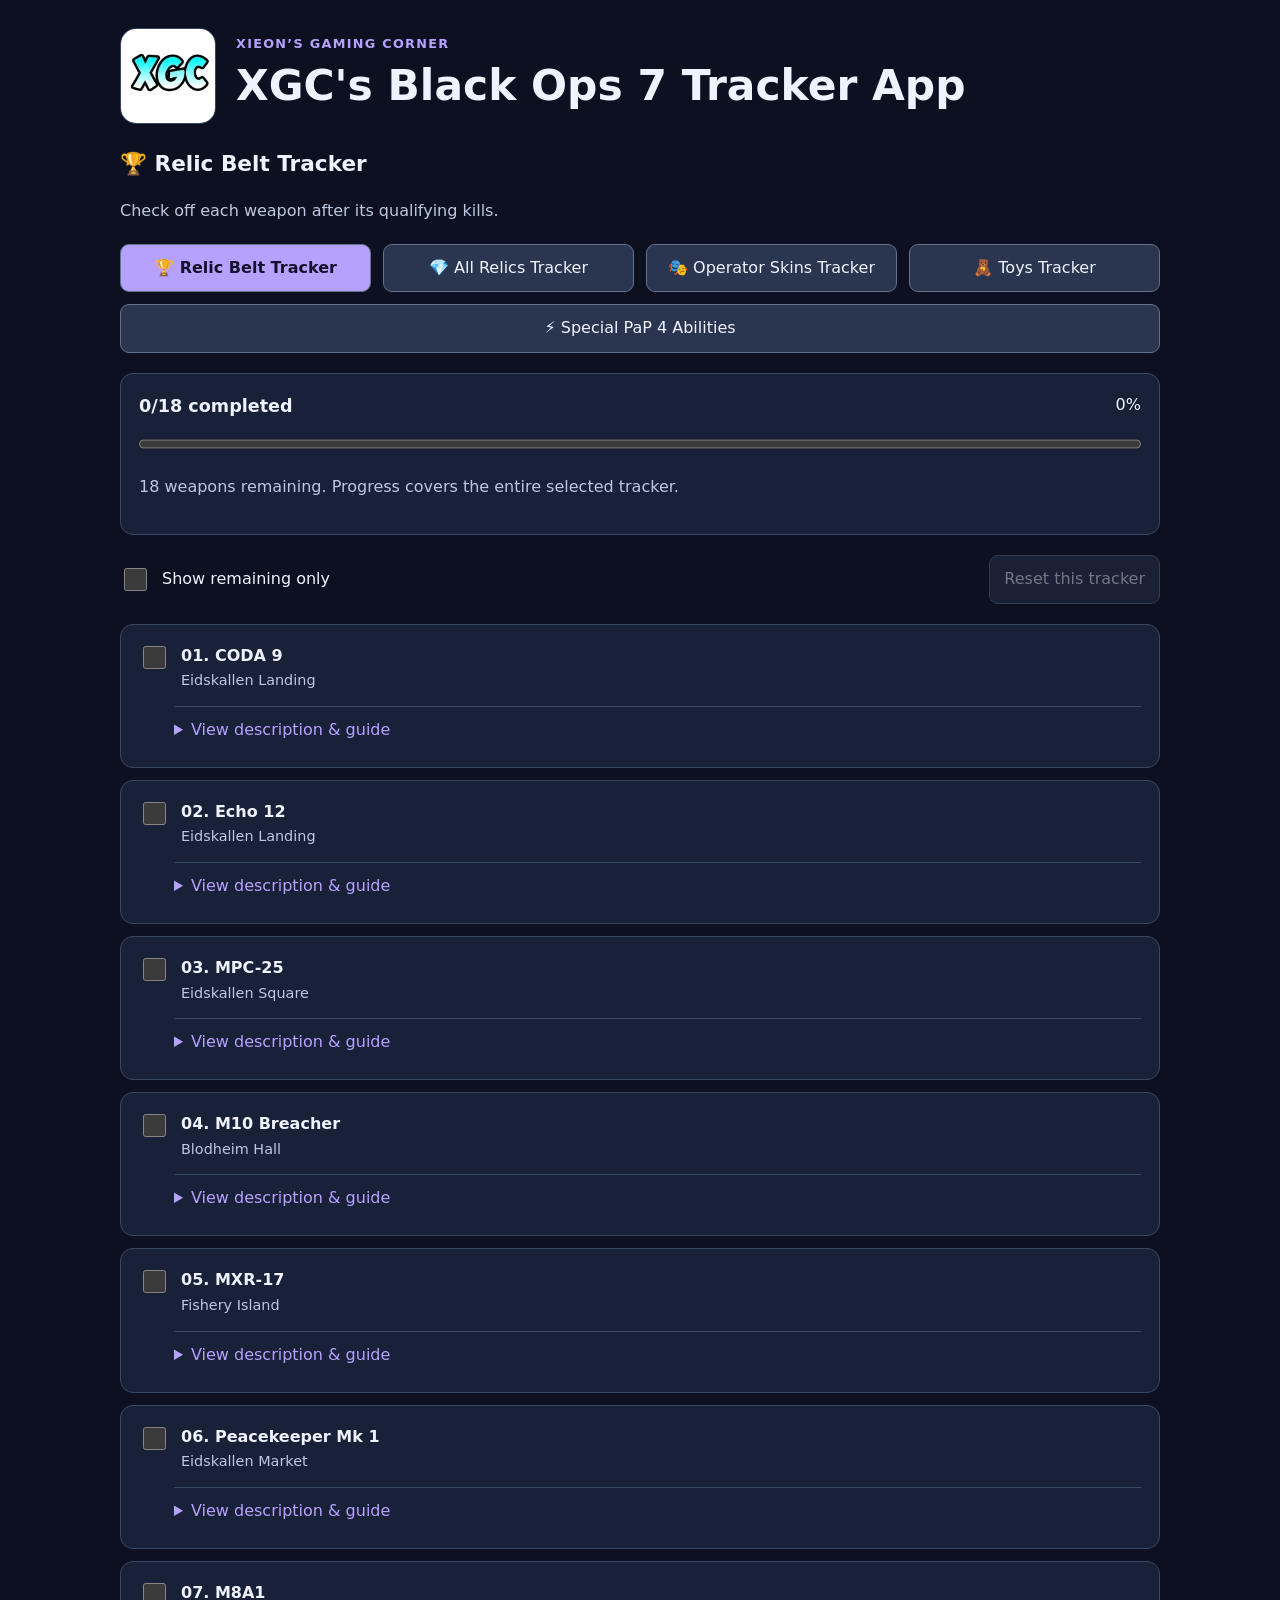
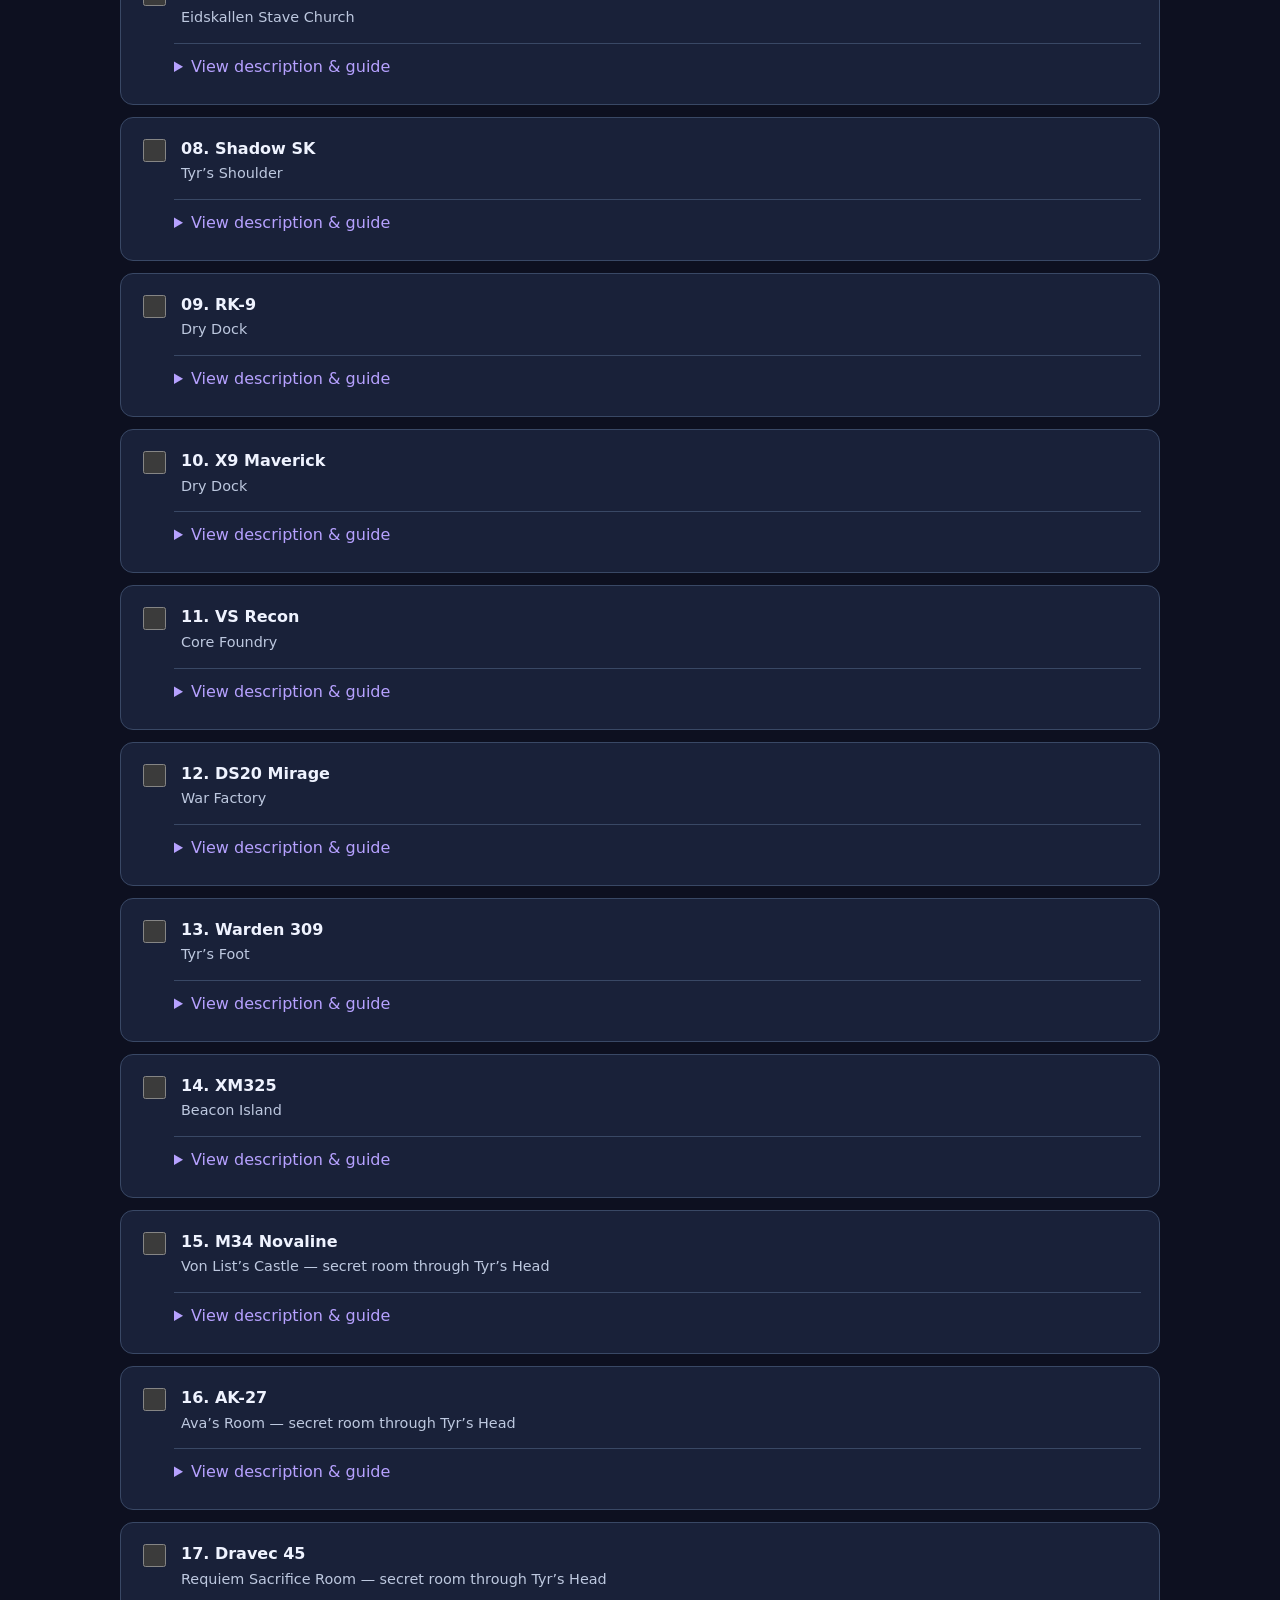
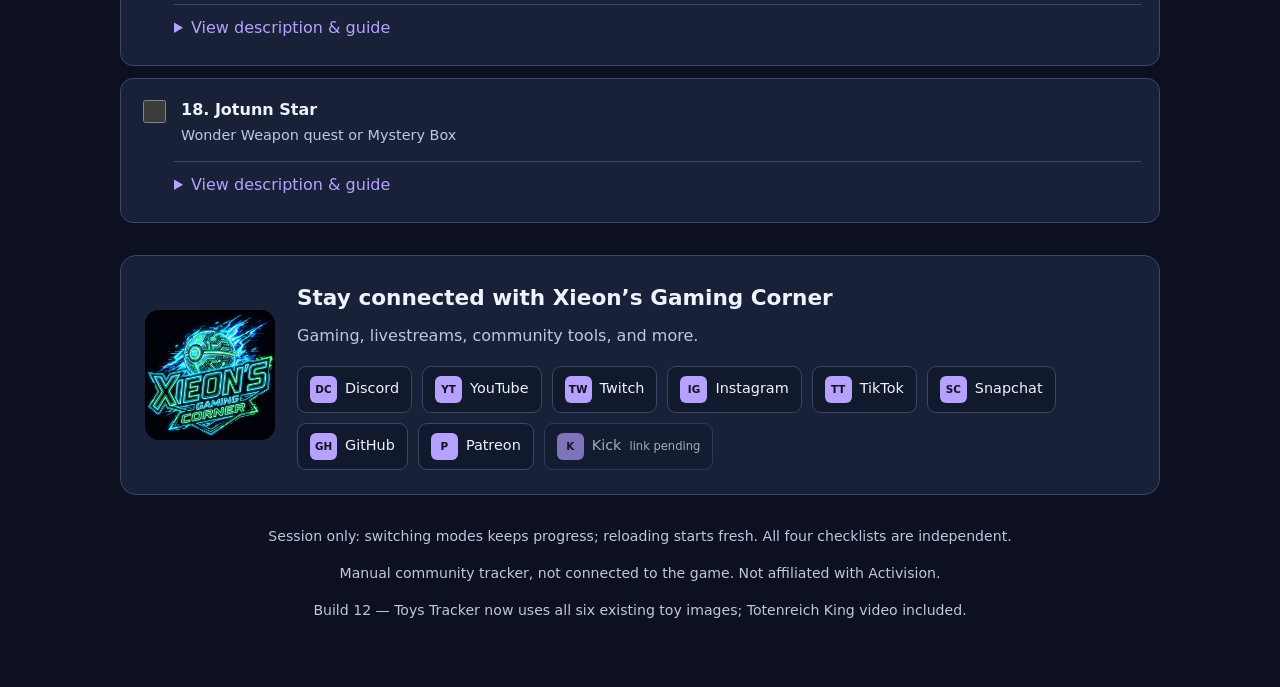
==== commit 612a7d50: "Update index.html Signed-off-by: XieonGaming <2804280+Xieon@users.noreply.github.com>" ====
--- a/index.html
+++ b/index.html
@@ -1,5 +1,5 @@
 <!doctype html><html lang="en"><head><meta charset="utf-8"><meta name="viewport" content="width=device-width,initial-scale=1"><meta name="description" content="XGC Black Ops 7 trackers for relics, Wrestling Belt, operator skins and Prestige rewards."><title>XGC's Black Ops 7 Tracker App</title><link rel="icon" type="image/webp" href="./assets/branding/xgc-logo.webp"><style>*{box-sizing:border-box}:root{color-scheme:dark;--bg:#0d1020;--panel:#192139;--line:#394865;--text:#eff3ff;--muted:#bdc8df;--accent:#b6a1ff}body{margin:0;background:var(--bg);color:var(--text);font:16px/1.65 system-ui,sans-serif}main{max-width:1080px;margin:auto;padding:28px 20px 50px}.brand{color:var(--accent);font-weight:800;letter-spacing:.1em;font-size:.8rem}h1{font-size:clamp(1.8rem,5vw,2.7rem);line-height:1.2}p,li{color:var(--muted)}button,select{font:inherit;background:#2a3550;color:var(--text);border:1px solid #63718c;border-radius:9px;padding:10px 14px}button,summary{cursor:pointer}button[aria-pressed=true]{background:var(--accent);color:#15102b;font-weight:750}button:disabled{opacity:.45;cursor:default}nav,.toolbar{display:flex;gap:12px;flex-wrap:wrap;align-items:center;margin:20px 0}nav button{flex:1;min-width:210px}.summary,.item{background:var(--panel);border:1px solid var(--line);border-radius:13px;padding:18px}.summary-top{display:flex;justify-content:space-between;gap:14px}h2{font-size:1.1rem;margin:0}progress{width:100%;height:18px;accent-color:var(--accent);margin-top:14px}input[type=checkbox]{width:23px;height:23px;accent-color:var(--accent);flex-shrink:0}.filter,.item-label{display:flex;align-items:center;gap:12px}.item-label{align-items:flex-start;cursor:pointer;flex:1;min-width:0}.name{display:block;font-weight:750;overflow-wrap:anywhere}.subtitle{display:block;font-size:.9rem;color:var(--muted)}#items{display:grid;gap:12px}details{border-top:1px solid var(--line);margin:13px 0 0 35px;padding-top:10px}summary,a{color:var(--accent)}summary{min-height:32px}.done{border-color:#4d9278}.done .name{text-decoration:line-through;color:var(--muted)}h3{font-size:1rem;margin:20px 0 5px}.trial{border-left:3px solid var(--accent);padding:0 16px;margin:22px 0}.trial h3:first-child{padding-top:12px;font-size:1.2rem}.trial h4{margin:16px 0 4px;font-size:1rem}.trial p{margin:6px 0}li{margin:9px 0}.notice{border-left:3px solid #eac573;background:#25263a;padding:12px 16px}.uncertain{color:#f3d38d}.sources{font-size:.9rem}#reset{margin-left:auto}footer{margin-top:30px;font-size:.88rem;text-align:center}:focus-visible{outline:3px solid #f5cb74;outline-offset:4px}[hidden]{display:none!important}.complete .summary{border-color:#7be0b5}.item-head{display:flex;gap:14px;align-items:flex-start;min-width:0}.relic-art{display:block;flex:0 0 76px;width:76px;height:76px;object-fit:contain;padding:4px;border-radius:9px;background:#11192a}.tier-badge{display:flex;flex-direction:column;align-items:center;gap:3px;flex:0 0 76px;margin:0;font-size:.78rem;color:var(--muted);text-align:center}.portal-art{width:64px;height:64px;object-fit:contain;display:block}.item-label>span{min-width:0}.kind{display:inline-block;font-size:.78rem;border:1px solid var(--line);border-radius:6px;padding:1px 7px;margin-top:6px;color:var(--muted)}.select-filter{display:flex;align-items:center;gap:8px}select{max-width:100%}@media(max-width:550px){main{padding:20px 12px}details{margin-left:0}#reset{width:100%;margin:0}select{max-width:220px}.trial{padding-left:12px}.item-head{gap:8px}.relic-art{flex-basis:48px;width:48px;height:56px;padding:2px}.tier-badge{flex-basis:52px;font-size:.72rem}.portal-art{width:48px;height:48px}.item{padding:13px}}#app-title{font-size:clamp(1.7rem,4.7vw,2.65rem);line-height:1.2;margin:7px 0}#heading{font-size:1.35rem;margin:22px 0 8px}.app-branding{display:flex;gap:20px;align-items:center}.app-logo{width:96px;height:96px;object-fit:contain;flex-shrink:0;border-radius:16px;border:1px solid var(--line);background:var(--panel)}.app-branding>div{min-width:0}.app-branding .brand{margin:0}.community{margin-top:32px;padding:24px;border:1px solid var(--line);border-radius:16px;background:var(--panel);display:grid;grid-template-columns:130px minmax(0,1fr);gap:22px;align-items:center}.community-logo{width:130px;height:130px;object-fit:contain;border-radius:14px}.community h2{font-size:1.35rem}.community p{margin:8px 0 16px}.social-grid{display:flex;flex-wrap:wrap;gap:10px}.social-link,.social-pending{display:inline-flex;align-items:center;gap:8px;border:1px solid var(--line);border-radius:9px;padding:9px 12px;text-decoration:none;background:#111a2c;color:var(--text);font-size:.9rem}.social-link:hover{border-color:var(--accent);background:#24314c}.social-mark{display:inline-grid;place-items:center;border-radius:6px;min-width:27px;height:27px;padding:0 4px;font-size:.65rem;font-weight:850;background:var(--accent);color:#130f24}.social-pending{opacity:.65}.social-pending small{font-size:.72rem}@media(max-width:550px){.app-branding{gap:12px}.app-logo{width:64px;height:64px}.community{grid-template-columns:1fr;padding:18px}.community-logo{width:88px;height:88px}.social-link{flex:1;min-width:125px}.social-grid{gap:8px}}.king-video{margin:16px 0 22px;padding:20px;border:2px solid #eac573;border-radius:12px}.king-video h3{margin-top:0;font-size:1.15rem}.king-video .social-link{font-weight:750;border-color:#eac573}
-</style></head><body><main><header><div class="app-branding"><img class="app-logo" src="./assets/branding/xgc-logo.webp" alt="Xieon's Gaming Corner logo" width="96" height="96"><div><p class="brand">XIEON’S GAMING CORNER</p><h1 id="app-title">XGC's Black Ops 7 Tracker App</h1></div></div><h2 id="heading">🏆 Relic Belt Tracker</h2><p id="intro">Check off each weapon after its qualifying kills.</p></header><nav aria-label="Tracker mode"><button type="button" id="belt-mode" aria-pressed="true">🏆 Relic Belt Tracker</button><button type="button" id="relics-mode" aria-pressed="false">💎 All Relics Tracker</button><button type="button" id="skins-mode" aria-pressed="false">🎭 Operator Skins Tracker</button><button type="button" id="toys-mode" aria-pressed="false">🧸 Toys Tracker</button></nav><p id="load-error" class="notice" role="alert">The tracker has not initialized. Enable JavaScript if this remains visible.</p><section class="summary" aria-label="Progress"><div class="summary-top"><h2 id="progress-text" aria-live="polite">0/18 completed</h2><span id="percent">0%</span></div><progress id="progress" max="18" value="0" aria-label="Selected tracker completion"></progress><p id="status" role="status"></p></section><div class="toolbar"><label class="filter"><input type="checkbox" id="remaining"> Show remaining only</label><label id="map-control" class="select-filter" hidden>Map <select id="map"><option value="">All maps</option></select></label><label id="operator-control" class="select-filter" hidden>Operator <select id="operator"><option value="">All operators</option></select></label><label id="category-control" class="select-filter" hidden>Category <select id="category"><option value="">All categories</option></select></label><button type="button" id="reset">Reset this tracker</button></div><aside id="shared-note" class="notice" hidden><p>Check off a relic only after completing its trial and receiving the unlock. Opening its portal does not count as completion.</p><p>Follow on-screen instructions and timers. Enemy compositions vary. Recommendations are strategies, not extra requirements; unconfirmed details remain marked. Some portal puzzles need linked walkthroughs for exact locations or cues.</p></aside><aside id="skins-note" class="notice" hidden></aside><section id="items" aria-label="Checklist"></section><p id="empty" hidden>No entries match these filters.</p><noscript>Enable JavaScript to use this tracker.</noscript><section class="community" aria-labelledby="community-title"><img class="community-logo" src="./assets/branding/xgc-community.webp" alt="XGC community artwork" width="130" height="130" loading="lazy"><div><h2 id="community-title">Stay connected with Xieon’s Gaming Corner</h2><p>Gaming, livestreams, community tools, and more.</p><div class="social-grid"><a class="social-link" href="https://discord.gg/Xieon" target="_blank" rel="noopener noreferrer"><span class="social-mark" aria-hidden="true">DC</span>Discord</a><a class="social-link" href="https://youtube.com/@XieonsGamingCorner" target="_blank" rel="noopener noreferrer"><span class="social-mark" aria-hidden="true">YT</span>YouTube</a><a class="social-link" href="https://twitch.tv/Xieon" target="_blank" rel="noopener noreferrer"><span class="social-mark" aria-hidden="true">TW</span>Twitch</a><a class="social-link" href="https://instagram.com/XieonsGamingCorner" target="_blank" rel="noopener noreferrer"><span class="social-mark" aria-hidden="true">IG</span>Instagram</a><a class="social-link" href="https://www.tiktok.com/@xieon_xgc" target="_blank" rel="noopener noreferrer"><span class="social-mark" aria-hidden="true">TT</span>TikTok</a><a class="social-link" href="https://www.snapchat.com/@xieon_gaming" target="_blank" rel="noopener noreferrer"><span class="social-mark" aria-hidden="true">SC</span>Snapchat</a><a class="social-link" href="https://github.com/Xieons-Gaming-Corner" target="_blank" rel="noopener noreferrer"><span class="social-mark" aria-hidden="true">GH</span>GitHub</a><a class="social-link" href="https://www.patreon.com/cw/XieonsGamingCorner" target="_blank" rel="noopener noreferrer"><span class="social-mark" aria-hidden="true">P</span>Patreon</a><span class="social-pending"><span class="social-mark" aria-hidden="true">K</span>Kick <small>link pending</small></span></div></div></section><footer><p>Session only: switching modes keeps progress; reloading starts fresh. All four checklists are independent.</p><p>Manual community tracker, not connected to the game. Not affiliated with Activision.</p><p>Build 12 — Toys Tracker now uses all six existing toy images; Totenreich King video included.</p></footer></main><script>(()=>{'use strict';
+</style></head><body><main><header><div class="app-branding"><img class="app-logo" src="./assets/branding/xgc-logo.webp" alt="Xieon's Gaming Corner logo" width="96" height="96"><div><p class="brand">XIEON’S GAMING CORNER</p><h1 id="app-title">XGC's Black Ops 7 Tracker App</h1></div></div><h2 id="heading">🏆 Relic Belt Tracker</h2><p id="intro">Check off each weapon after its qualifying kills.</p></header><nav aria-label="Tracker mode"><button type="button" id="belt-mode" aria-pressed="true">🏆 Relic Belt Tracker</button><button type="button" id="relics-mode" aria-pressed="false">💎 All Relics Tracker</button><button type="button" id="skins-mode" aria-pressed="false">🎭 Operator Skins Tracker</button><button type="button" id="toys-mode" aria-pressed="false">🧸 Toys Tracker</button><button type="button" id="pap-mode" aria-pressed="false">⚡ Special PaP 4 Abilities</button></nav><p id="load-error" class="notice" role="alert">The tracker has not initialized. Enable JavaScript if this remains visible.</p><section class="summary" aria-label="Progress"><div class="summary-top"><h2 id="progress-text" aria-live="polite">0/18 completed</h2><span id="percent">0%</span></div><progress id="progress" max="18" value="0" aria-label="Selected tracker completion"></progress><p id="status" role="status"></p></section><div class="toolbar"><label class="filter"><input type="checkbox" id="remaining"> Show remaining only</label><label id="map-control" class="select-filter" hidden>Map <select id="map"><option value="">All maps</option></select></label><label id="operator-control" class="select-filter" hidden>Operator <select id="operator"><option value="">All operators</option></select></label><label id="category-control" class="select-filter" hidden>Category <select id="category"><option value="">All categories</option></select></label><button type="button" id="reset">Reset this tracker</button></div><aside id="shared-note" class="notice" hidden><p>Check off a relic only after completing its trial and receiving the unlock. Opening its portal does not count as completion.</p><p>Follow on-screen instructions and timers. Enemy compositions vary. Recommendations are strategies, not extra requirements; unconfirmed details remain marked. Some portal puzzles need linked walkthroughs for exact locations or cues.</p></aside><aside id="skins-note" class="notice" hidden></aside><section id="items" aria-label="Checklist"></section><p id="empty" hidden>No entries match these filters.</p><noscript>Enable JavaScript to use this tracker.</noscript><section id="pap-panel" aria-label="Special Pack-a-Punch abilities" hidden><div class="toolbar"><button type="button" id="pap-show-all">Show all weapons</button><span id="pap-visible" aria-live="polite"></span></div><p class="notice">Cursed Mode · Tier 4 Pack-a-Punch. Tick “Hide weapon” to remove a weapon from this view. These are owner-supplied testing notes, not independently verified.</p><div id="pap-weapons" style="display:grid;gap:12px"></div><p id="pap-empty" hidden>All weapons are hidden. Use Show all weapons to restore them.</p></section><section class="community" aria-labelledby="community-title"><img class="community-logo" src="./assets/branding/xgc-community.webp" alt="XGC community artwork" width="130" height="130" loading="lazy"><div><h2 id="community-title">Stay connected with Xieon’s Gaming Corner</h2><p>Gaming, livestreams, community tools, and more.</p><div class="social-grid"><a class="social-link" href="https://discord.gg/Xieon" target="_blank" rel="noopener noreferrer"><span class="social-mark" aria-hidden="true">DC</span>Discord</a><a class="social-link" href="https://youtube.com/@XieonsGamingCorner" target="_blank" rel="noopener noreferrer"><span class="social-mark" aria-hidden="true">YT</span>YouTube</a><a class="social-link" href="https://twitch.tv/Xieon" target="_blank" rel="noopener noreferrer"><span class="social-mark" aria-hidden="true">TW</span>Twitch</a><a class="social-link" href="https://instagram.com/XieonsGamingCorner" target="_blank" rel="noopener noreferrer"><span class="social-mark" aria-hidden="true">IG</span>Instagram</a><a class="social-link" href="https://www.tiktok.com/@xieon_xgc" target="_blank" rel="noopener noreferrer"><span class="social-mark" aria-hidden="true">TT</span>TikTok</a><a class="social-link" href="https://www.snapchat.com/@xieon_gaming" target="_blank" rel="noopener noreferrer"><span class="social-mark" aria-hidden="true">SC</span>Snapchat</a><a class="social-link" href="https://github.com/Xieons-Gaming-Corner" target="_blank" rel="noopener noreferrer"><span class="social-mark" aria-hidden="true">GH</span>GitHub</a><a class="social-link" href="https://www.patreon.com/cw/XieonsGamingCorner" target="_blank" rel="noopener noreferrer"><span class="social-mark" aria-hidden="true">P</span>Patreon</a><span class="social-pending"><span class="social-mark" aria-hidden="true">K</span>Kick <small>link pending</small></span></div></div></section><footer><p>Session only: switching modes keeps progress; reloading starts fresh. All four checklists are independent.</p><p>Manual community tracker, not connected to the game. Not affiliated with Activision.</p><p>Build 12 — Toys Tracker now uses all six existing toy images; Totenreich King video included.</p></footer></main><script>(()=>{'use strict';
 const WEAPONS=[["CODA 9", "Eidskallen Landing"], ["Echo 12", "Eidskallen Landing"], ["MPC-25", "Eidskallen Square"], ["M10 Breacher", "Blodheim Hall"], ["MXR-17", "Fishery Island"], ["Peacekeeper Mk 1", "Eidskallen Market"], ["M8A1", "Eidskallen Stave Church"], ["Shadow SK", "Tyr’s Shoulder"], ["RK-9", "Dry Dock"], ["X9 Maverick", "Dry Dock"], ["VS Recon", "Core Foundry"], ["DS20 Mirage", "War Factory"], ["Warden 309", "Tyr’s Foot"], ["XM325", "Beacon Island"], ["M34 Novaline", "Von List’s Castle — secret room through Tyr’s Head"], ["AK-27", "Ava’s Room — secret room through Tyr’s Head"], ["Dravec 45", "Requiem Sacrifice Room — secret room through Tyr’s Head"], ["Jotunn Star", "Wonder Weapon quest or Mystery Box"]],RELICS=[{"id": "relic-0", "name": "Lawyer’s Pen", "map": "Ashes of the Damned", "tier": "Grim", "effect": "Shock Mimic props appear around the map.", "portal": ["Reach round 20.", "Light red candles in the fog cabin, Ashwood Jugger-Nog room, and farm house with Napalm Burst or Molotovs.", "Find the portal near the barn."], "objective": "Complete four waves of Shock Mimics, including HVTs.", "modifier": "Shock Mimics replace normal opposition.", "preparation": "Bring an upgraded single-target weapon and full ammunition.", "strategy": ["Avoid grabs and preserve an escape route.", "Separate HVT Mimics rather than letting several surround you."], "notes": "Electrical bursts can destroy equipment; do not rely on deployed equipment alone.", "sources": [["Relic wiki", "https://callofduty.fandom.com/wiki/Relic"], ["Community trial guide", "https://www.reddit.com/r/CODZombies/comments/1th5arj/complete_bo7_cursed_relics_solo_guide_no_bs/"], ["Unlock walkthroughs", "https://gamerant.com/black-ops-7-zombies-all-relics-effects-locations/"]]}, {"id": "relic-1", "name": "Dragon Wings", "map": "Ashes of the Damned", "tier": "Grim", "effect": "Normal power-up drops are disabled.", "portal": ["Reach round 20.", "Take the Vandorn Farm jump pad toward Janus Towers.", "Shoot three purple portals during the jump."], "objective": "Complete four waves.", "modifier": "Power-up pickups damage you and do not activate.", "preparation": "Refill ammunition and armor; do not rely on Max Ammo.", "strategy": ["Fight in open space and track power-up drops.", "Route around drops during retreats."], "notes": "Documented ordinary waves: first and third; HVT encounters: second and fourth. Treat every power-up as a hazard.", "sources": [["Relic wiki", "https://callofduty.fandom.com/wiki/Relic"], ["Community trial guide", "https://www.reddit.com/r/CODZombies/comments/1th5arj/complete_bo7_cursed_relics_solo_guide_no_bs/"], ["Unlock walkthroughs", "https://gamerant.com/black-ops-7-zombies-all-relics-effects-locations/"]]}, {"id": "relic-2", "name": "Teddy Bear", "map": "Ashes of the Damned", "tier": "Grim", "effect": "Round delays are reduced.", "portal": ["Equip Aether Shroud and obtain the Necrofluid Gauntlet.", "Shoot ten hidden Mister Peeks parts while using Aether Shroud; the Exit 115 part requires round 20.", "Consult the linked walkthrough for all part locations."], "objective": "Complete four combat waves.", "modifier": "Each shot costs 100 Essence.", "preparation": "Bring a substantial Essence reserve and an efficient upgraded weapon.", "strategy": ["Prioritize accurate shots instead of spraying.", "Group enemies before attacks that hit several targets."], "notes": "Rapid fire drains Essence quickly. Unverified: behavior at zero Essence; do not assume free firing or automatic failure.", "sources": [["Relic wiki", "https://callofduty.fandom.com/wiki/Relic"], ["Community trial guide", "https://www.reddit.com/r/CODZombies/comments/1th5arj/complete_bo7_cursed_relics_solo_guide_no_bs/"], ["Unlock walkthroughs", "https://gamerant.com/black-ops-7-zombies-all-relics-effects-locations/"]]}, {"id": "relic-3", "name": "Vril Sphere", "map": "Ashes of the Damned", "tier": "Sinister", "effect": "You can carry only four perks.", "portal": ["Start at Tier I or higher and reach round 40.", "Kill a Doppelghast with a jump pad.", "Find the Zarya Cosmodrome portal."], "objective": "Complete five waves, including HVTs.", "modifier": "Purchases are disabled.", "preparation": "Buy upgrades, ammunition, armor, equipment and scorestreaks before entry.", "strategy": ["Use regular weapons for routine enemies.", "Save limited-use tools for HVTs."], "notes": "The detailed wiki states no purchases; an older summary describes the restriction less consistently. Do not label this simply a no-perks trial.", "sources": [["Relic wiki", "https://callofduty.fandom.com/wiki/Relic"], ["Community trial guide", "https://www.reddit.com/r/CODZombies/comments/1th5arj/complete_bo7_cursed_relics_solo_guide_no_bs/"], ["Unlock walkthroughs", "https://gamerant.com/black-ops-7-zombies-all-relics-effects-locations/"]]}, {"id": "relic-4", "name": "Samantha’s Drawing", "map": "Ashes of the Damned", "tier": "Sinister", "effect": "Weapons change each round, retaining upgrades.", "portal": ["Start at Tier I or higher.", "Feed Chompy weapons of every rarity from Common to Legendary.", "At round 40 or later, feed Chompy a Ray Gun."], "objective": "Complete five waves of zombies and HVTs.", "modifier": "Ammo caches and Max Ammo power-ups are disabled.", "preparation": "Fill ammunition reserves and bring multiple damage options.", "strategy": ["Use efficient attacks for regular enemies.", "Save high-damage ammunition for HVTs and valid damage windows."], "notes": "Do not rely on buying ammo or Max Ammo. Unverified: which ammunition GobbleGums bypass the restriction, if any.", "sources": [["Relic wiki", "https://callofduty.fandom.com/wiki/Relic"], ["Community trial guide", "https://www.reddit.com/r/CODZombies/comments/1th5arj/complete_bo7_cursed_relics_solo_guide_no_bs/"], ["Unlock walkthroughs", "https://gamerant.com/black-ops-7-zombies-all-relics-effects-locations/"]]}, {"id": "relic-5", "name": "Focusing Stone", "map": "Ashes of the Damned", "tier": "Sinister", "effect": "Self-Revive Kits are disabled.", "portal": ["Start at Tier I or higher and reach round 40.", "Melee-kill a Zursa for a wine bottle and earn a Legendary T.E.D.D. Task reward.", "Observe and repeat the bottle sequence at the Blackwater Lake cabin.", "See the linked guide for setup and sequence cues."], "objective": "Complete the trial after temporarily surrendering Essence.", "modifier": "Existing Essence is taken away; you can earn new Essence in combat.", "preparation": "Purchase essential upgrades and supplies before entry.", "strategy": ["Begin with owned equipment.", "Use newly earned Essence for available purchases."], "notes": "Surrendered Essence reportedly returns after success. Unverified: wave count.", "sources": [["Relic wiki", "https://callofduty.fandom.com/wiki/Relic"], ["Community trial guide", "https://www.reddit.com/r/CODZombies/comments/1th5arj/complete_bo7_cursed_relics_solo_guide_no_bs/"], ["Unlock walkthroughs", "https://gamerant.com/black-ops-7-zombies-all-relics-effects-locations/"]]}, {"id": "relic-6", "name": "Bus", "map": "Ashes of the Damned", "tier": "Wicked", "effect": "Enemies regenerate health.", "portal": ["Start at Tier II or higher and reach round 60.", "Complete a full round using traps without firing or meleeing."], "objective": "Use zombies to kill other zombies.", "modifier": "Direct player damage cannot eliminate enemies; zombie-on-zombie damage is required.", "preparation": "Equip Brain Rot and a suitable weapon.", "strategy": ["Convert a zombie and bring targets within its reach.", "Keep a manageable group without trapping yourself."], "notes": "Firing applies Brain Rot, not a bypass for direct kills. Unverified: wave count and HVT conversion interactions.", "sources": [["Relic wiki", "https://callofduty.fandom.com/wiki/Relic"], ["Community trial guide", "https://www.reddit.com/r/CODZombies/comments/1th5arj/complete_bo7_cursed_relics_solo_guide_no_bs/"], ["Unlock walkthroughs", "https://gamerant.com/black-ops-7-zombies-all-relics-effects-locations/"]]}, {"id": "relic-7", "name": "Dragon", "map": "Ashes of the Damned", "tier": "Wicked", "effect": "Ammo caches are disabled.", "portal": ["Start at Tier II or higher.", "Complete the main quest at round 60 or above.", "Find the Blackwater Lake portal."], "objective": "Clear the trial using explosive damage.", "modifier": "Only explosives kill enemies; Necrofluid Gauntlet explosive attacks are documented as valid.", "preparation": "Bring upgraded explosives, ammunition, and protection against self-inflicted explosions where available.", "strategy": ["Group targets before firing.", "Save ammunition for tougher targets."], "notes": "Upgraded conventional bullets do not bypass the rule. Unverified: wave count.", "sources": [["Relic wiki", "https://callofduty.fandom.com/wiki/Relic"], ["Community trial guide", "https://www.reddit.com/r/CODZombies/comments/1th5arj/complete_bo7_cursed_relics_solo_guide_no_bs/"], ["Unlock walkthroughs", "https://gamerant.com/black-ops-7-zombies-all-relics-effects-locations/"]]}, {"id": "relic-8", "name": "Blood Vials", "map": "Ashes of the Damned", "tier": "Wicked", "effect": "Augments are disabled.", "portal": ["Start at Tier II or higher.", "Answer the red telephone five times at ten-round intervals in one run.", "First eligible ring is disputed; listen from round 10 onward."], "objective": "Clear the combat trial with reduced damage.", "modifier": "Player damage is halved.", "preparation": "Upgrade weapons and stock ammunition for longer fights.", "strategy": ["Aim for weak points.", "Finish dangerous targets before spreading damage."], "notes": "Expect longer kill times and keep more distance. Unverified: wave count.", "sources": [["Relic wiki", "https://callofduty.fandom.com/wiki/Relic"], ["Community trial guide", "https://www.reddit.com/r/CODZombies/comments/1th5arj/complete_bo7_cursed_relics_solo_guide_no_bs/"], ["Unlock walkthroughs", "https://gamerant.com/black-ops-7-zombies-all-relics-effects-locations/"]]}, {"id": "relic-9", "name": "Gong", "map": "Astra Malorum", "tier": "Grim", "effect": "Field Upgrade begins charged but recharges only through Full Power.", "portal": ["Reach round 20 with Tesla Storm and Dead Wire.", "Lead the lightning-rod zombie to the three lightbulb doorways.", "Apply Dead Wire and Tesla Storm at each; consult references for doorway positions."], "objective": "Complete four waves of zombies and HVTs.", "modifier": "Only electrical damage works; the wiki reports weapons equipped with Dead Wire qualify.", "preparation": "Equip Dead Wire and have Tesla Storm available.", "strategy": ["Use an electrically qualified weapon for dependable damage.", "Do not rely solely on Field Upgrade uptime."], "notes": "Do not enter with only a non-electrical upgraded weapon.", "sources": [["Relic wiki", "https://callofduty.fandom.com/wiki/Relic"], ["Community trial guide", "https://www.reddit.com/r/CODZombies/comments/1th5arj/complete_bo7_cursed_relics_solo_guide_no_bs/"], ["Unlock walkthroughs", "https://gamerant.com/black-ops-7-zombies-all-relics-effects-locations/"]]}, {"id": "relic-10", "name": "Seed", "map": "Astra Malorum", "tier": "Grim", "effect": "Mystery Box is disabled.", "portal": ["At round 20, find the Common pistol at a possible spawn.", "Kill a number of zombies equal to the current round with it during that round.", "Consult references for six possible pistol spawns."], "objective": "Complete four waves with the supplied Pack-a-Punch I pistol.", "modifier": "You are restricted to the pistol; its Pack-a-Punch level cannot be increased.", "preparation": "Prepare to use a pistol instead of your usual primary.", "strategy": ["Aim for weak points and keep distance from Mimics.", "Avoid emptying a magazine while cornered."], "notes": "Documented ordinary/Mimic waves: first and third; HVT Mimics: second and fourth. Pistol rarity can reportedly still be raised at the Arsenal.", "sources": [["Relic wiki", "https://callofduty.fandom.com/wiki/Relic"], ["Community trial guide", "https://www.reddit.com/r/CODZombies/comments/1th5arj/complete_bo7_cursed_relics_solo_guide_no_bs/"], ["Unlock walkthroughs", "https://gamerant.com/black-ops-7-zombies-all-relics-effects-locations/"]]}, {"id": "relic-11", "name": "Spider Fang", "map": "Astra Malorum", "tier": "Sinister", "effect": "Perk prices do not decrease.", "portal": ["Start at Tier I or higher and reach round 40.", "Have Wisp Tea actively targeting O.S.C.A.R.", "Deliver the finishing melee hit and find the Library portal."], "objective": "Complete five waves without perks.", "modifier": "Perks are disabled or removed; other utilities remain available.", "preparation": "Bring upgraded weapons and equipment; do not rely on perk-based health, movement, reload speed or explosive protection.", "strategy": ["Keep escape routes open.", "The wiki recommends Apogee Annihilator for tougher targets."], "notes": "Reported enemies include Mimics, Uber Klaus and O.S.C.A.R., including HVTs. Compositions may vary; usual perk survivability does not apply.", "sources": [["Relic wiki", "https://callofduty.fandom.com/wiki/Relic"], ["Community trial guide", "https://www.reddit.com/r/CODZombies/comments/1th5arj/complete_bo7_cursed_relics_solo_guide_no_bs/"], ["Unlock walkthroughs", "https://gamerant.com/black-ops-7-zombies-all-relics-effects-locations/"]]}, {"id": "relic-12", "name": "Matryoshka Doll", "map": "Astra Malorum", "tier": "Sinister", "effect": "Salvage drops are reduced.", "portal": ["Start at Tier I or higher and reach round 40.", "Go to Mars and use C4 at meat pieces around the central circle.", "Earn explosive kills; see the reference for placements."], "objective": "Eliminate enemies using Field Upgrade damage.", "modifier": "Ordinary weapon damage does not satisfy the restriction.", "preparation": "Choose a damaging Field Upgrade and enter charged.", "strategy": ["Group enemies before activation to maximize qualifying kills."], "notes": "Utility-only upgrades may leave no practical killing method. Unverified: wave count, charge supply and qualifying upgrades/secondary damage interactions.", "sources": [["Relic wiki", "https://callofduty.fandom.com/wiki/Relic"], ["Community trial guide", "https://www.reddit.com/r/CODZombies/comments/1th5arj/complete_bo7_cursed_relics_solo_guide_no_bs/"], ["Unlock walkthroughs", "https://gamerant.com/black-ops-7-zombies-all-relics-effects-locations/"]]}, {"id": "relic-13", "name": "Golden Spork", "map": "Astra Malorum", "tier": "Wicked", "effect": "Enemies deal double damage.", "portal": ["Start at Tier II or higher and reach round 60.", "Gather zombies at the Machina Astralis ritual circle.", "Use the Mangler Cannon through the Mars portal to kill at least ten zombies."], "objective": "Clear the trial while hip-firing.", "modifier": "Enemies take qualifying damage only while you fire from the hip.", "preparation": "Bring a weapon controllable and effective without aiming down sights.", "strategy": ["Keep useful hip-fire range and room to retreat."], "notes": "Do not reflexively aim down sights at HVTs. Unverified: wave count and non-firearm damage interactions.", "sources": [["Relic wiki", "https://callofduty.fandom.com/wiki/Relic"], ["Community trial guide", "https://www.reddit.com/r/CODZombies/comments/1th5arj/complete_bo7_cursed_relics_solo_guide_no_bs/"], ["Unlock walkthroughs", "https://gamerant.com/black-ops-7-zombies-all-relics-effects-locations/"]]}, {"id": "relic-14", "name": "Civil Protector Head", "map": "Astra Malorum", "tier": "Wicked", "effect": "You lose a perk every 100 kills.", "portal": ["Start at Tier II or higher and reach round 60.", "Use Energy Mine at Ol’ Tessie to reveal the light sequence.", "Use PhD Flopper beneath Museum chandeliers in that order.", "See the reference for sequence cues."], "objective": "Complete six waves of zombies and HVTs.", "modifier": "Zombies sprint at maximum speed.", "preparation": "Bring crowd control, upgraded weapons and emergency escape support.", "strategy": ["Follow a planned route and clear space ahead before turning to fire.", "Control crowds before being surrounded."], "notes": "Slow training patterns are less forgiving; treat every spawn as an immediate threat.", "sources": [["Relic wiki", "https://callofduty.fandom.com/wiki/Relic"], ["Community trial guide", "https://www.reddit.com/r/CODZombies/comments/1th5arj/complete_bo7_cursed_relics_solo_guide_no_bs/"], ["Unlock walkthroughs", "https://gamerant.com/black-ops-7-zombies-all-relics-effects-locations/"]]}, {"id": "relic-15", "name": "Rocket", "map": "Paradox Junction", "tier": "Grim", "effect": "Scorestreaks are disabled.", "portal": ["Brain Rot and pet a friendly Rad-Hound on normal Nuketown.", "Also pet a friendly sentry D.A.W.G. on destroyed Nuketown; perform the round-gated interaction after round 20."], "objective": "Exploit elemental weaknesses to eliminate enemies.", "modifier": "Only the element an enemy is weak against deals qualifying damage.", "preparation": "Arrange multiple elemental damage types.", "strategy": ["Identify the target, apply the matching element and confirm damage."], "notes": "One powerful element cannot replace required matchups. Unverified: wave count, complete elemental matchup table and alternate elemental damage interactions.", "sources": [["Relic wiki", "https://callofduty.fandom.com/wiki/Relic"], ["Community trial guide", "https://www.reddit.com/r/CODZombies/comments/1th5arj/complete_bo7_cursed_relics_solo_guide_no_bs/"], ["Unlock walkthroughs", "https://gamerant.com/black-ops-7-zombies-all-relics-effects-locations/"]]}, {"id": "relic-16", "name": "Summoning Key", "map": "Paradox Junction", "tier": "Sinister", "effect": "Zombies explode on death, damaging nearby players.", "portal": ["Start at Tier I or higher.", "Use a grenade at the Green House chimney for the collar and Brain Rot a Rad-Hound for the tennis ball.", "At round 40 or later, down yourself in the Green House backyard for the grave interaction. Arrange revival support first."], "objective": "Kill required enemies before the timer expires.", "modifier": "Timed elimination rather than unrestricted survival.", "preparation": "Bring full ammunition and burst damage for high-health targets.", "strategy": ["Watch the timer.", "Avoid leaving difficult targets until the final seconds."], "notes": "Failure: required enemies remain when time expires. Unverified: exact timers, wave count and fixed composition.", "sources": [["Relic wiki", "https://callofduty.fandom.com/wiki/Relic"], ["Community trial guide", "https://www.reddit.com/r/CODZombies/comments/1th5arj/complete_bo7_cursed_relics_solo_guide_no_bs/"], ["Unlock walkthroughs", "https://gamerant.com/black-ops-7-zombies-all-relics-effects-locations/"]]}, {"id": "relic-17", "name": "Mangler Helmet", "map": "Paradox Junction", "tier": "Wicked", "effect": "Arsenal is disabled.", "portal": ["Start at Tier II or higher with the Mister Peeks Field Upgrade.", "Use it at Mystery Boxes in both Nuketown versions to take figures.", "Place figures on the Yellow House mailbox.", "At round 60, melee the red-mouth Shock Mimic."], "objective": "Survive six waves.", "modifier": "Reduced health and no armor.", "preparation": "Bring upgraded weapons, crowd control and escape support. The community guide recommends Ray Gun Mark II or Sundergat.", "strategy": ["Fight at range and reposition early.", "Control enemies before contact."], "notes": "Do not rely on taking a hit to push through a group. Unverified: exact health cap and dependable wave composition.", "sources": [["Relic wiki", "https://callofduty.fandom.com/wiki/Relic"], ["Community trial guide", "https://www.reddit.com/r/CODZombies/comments/1th5arj/complete_bo7_cursed_relics_solo_guide_no_bs/"], ["Unlock walkthroughs", "https://gamerant.com/black-ops-7-zombies-all-relics-effects-locations/"]]}, {"id": "relic-18", "name": "Power Switch", "map": "Totenreich", "tier": "Grim", "effect": "Equipment randomizes each round.", "portal": ["Count deer heads at four statues.", "Throw Combat Axes at matching pelts in Blodheim Hall from lowest count to highest."], "objective": "Eliminate enemies with traps.", "modifier": "Only trap kills count.", "preparation": "Learn a safe trap route and reserve activation resources.", "strategy": ["Group targets and lead them through an active trap.", "Reposition during cooldowns."], "notes": "Weapons do not replace trap kills. Unverified: wave count and environmental damage exceptions.", "sources": [["Relic wiki", "https://callofduty.fandom.com/wiki/Relic"], ["Community trial guide", "https://www.reddit.com/r/CODZombies/comments/1th5arj/complete_bo7_cursed_relics_solo_guide_no_bs/"], ["Unlock walkthroughs", "https://gamerant.com/black-ops-7-zombies-all-relics-effects-locations/"]]}, {"id": "relic-19", "name": "Wrestling Belt", "map": "Totenreich", "tier": "Grim", "effect": "Weapon wall-buys randomize each round.", "portal": ["Pick up the lighthouse Mister Peeks magazine BEFORE collecting Jotunn Star.", "Buy all 17 wall weapons from their wall-buys and earn 50 qualifying kills with each.", "Earn 50 Jotunn Star kills; use the Belt Tracker for all 18 requirements.", "After Mister Peeks laughs, find the portal near Eidskallen Square Arsenal."], "objective": "Complete four waves including HVTs.", "modifier": "All weapons are removed at the end of each wave.", "preparation": "Reserve plenty of Essence for repeated weapon purchases and upgrades.", "strategy": ["Clear the opening wave.", "Obtain replacement weapons after yours disappear.", "Upgrade the replacement loadout as needed.", "Repeat until all four waves are complete."], "notes": "Do not spend the entire reserve on your opening loadout; several replacements must be funded.", "sources": [["Wrestling Belt trial", "https://codzombiessolver.com/cursed/wrestlers-belt"], ["Relic wiki", "https://callofduty.fandom.com/wiki/Relic"], ["Community trial guide", "https://www.reddit.com/r/CODZombies/comments/1th5arj/complete_bo7_cursed_relics_solo_guide_no_bs/"], ["Unlock walkthroughs", "https://gamerant.com/black-ops-7-zombies-all-relics-effects-locations/"]]}, {"id": "relic-20", "name": "Stuffed Elephant", "map": "Totenreich", "tier": "Sinister", "effect": "Health regeneration takes longer to begin.", "portal": ["Start at Tier I or higher.", "Reach round 40 without perks.", "Find the portal behind Jugger-Nog on Fishery Island."], "objective": "Find cursed eggs and kill the HVT before time expires.", "modifier": "Timed search-and-kill challenge.", "preparation": "Learn the area and bring strong HVT damage.", "strategy": ["Search immediately and complete the egg objective.", "Leave time for the HVT; avoid incidental fights unless they obstruct progress."], "notes": "Failure: timer expires before objectives are met. Unverified: egg count, timer, spawn pool and number of stages.", "sources": [["Relic wiki", "https://callofduty.fandom.com/wiki/Relic"], ["Community trial guide", "https://www.reddit.com/r/CODZombies/comments/1th5arj/complete_bo7_cursed_relics_solo_guide_no_bs/"], ["Unlock walkthroughs", "https://gamerant.com/black-ops-7-zombies-all-relics-effects-locations/"]]}, {"id": "relic-21", "name": "Dancing Arnie", "map": "Totenreich", "tier": "Sinister", "effect": "Perk machines dispense random perks.", "portal": ["Start at Tier I or higher.", "Complete the Blodheim Hall pot quest with pot, beer, Chilly Chunks, lobster and special-round fish.", "Feed Mister Peeks souls using Jotunn Star.", "Soul count is disputed; follow the completion cue. See references for ingredients."], "objective": "Clear enemies using melee.", "modifier": "Only melee kills satisfy the challenge.", "preparation": "Upgrade melee and prepare a way to create space.", "strategy": ["Keep enemies in front and attack at reach limits.", "Break contact when the group becomes dense."], "notes": "Do not assume Jotunn Star ranged attacks qualify. Unverified: wave count and qualifying special melee attacks.", "sources": [["Relic wiki", "https://callofduty.fandom.com/wiki/Relic"], ["Community trial guide", "https://www.reddit.com/r/CODZombies/comments/1th5arj/complete_bo7_cursed_relics_solo_guide_no_bs/"], ["Unlock walkthroughs", "https://gamerant.com/black-ops-7-zombies-all-relics-effects-locations/"]]}, {"id": "relic-22", "name": "Agarthan Device", "map": "Totenreich", "tier": "Wicked", "effect": "Zombie types randomize each round.", "portal": ["Start at Tier II or higher as Richtofen.", "Collect plushie, helmet and radio through Tyr’s Head secret rooms and Group 935 lab.", "Place items at the throne and progress Echoes of the Damned.", "Use reference for the character-specific quest."], "objective": "Eliminate enemies indoors.", "modifier": "Enemies can only be killed inside.", "preparation": "Choose a room with manageable entrances and an escape route.", "strategy": ["Let targets enter before attacking.", "Cover the approach without admitting the whole group."], "notes": "Unverified: whether the indoor check applies to player, enemy or both; keep both indoors until confirmed. Wave count and exact boundaries also unverified.", "sources": [["Relic wiki", "https://callofduty.fandom.com/wiki/Relic"], ["Community trial guide", "https://www.reddit.com/r/CODZombies/comments/1th5arj/complete_bo7_cursed_relics_solo_guide_no_bs/"], ["Unlock walkthroughs", "https://gamerant.com/black-ops-7-zombies-all-relics-effects-locations/"]]}, {"id": "relic-23", "name": "Music Box", "map": "Totenreich", "tier": "Wicked", "effect": "Only critical hits damage enemies.", "portal": ["Start at Tier II or higher and reach round 60.", "Earn five sniper-rifle critical kills from the Tyr’s Head bay window.", "Find the Dry Dock portal."], "objective": "Activate and survive six successive holdouts.", "modifier": "Follow the purple beam, activate Mister Peeks and survive restricted-area lockdowns.", "preparation": "Bring crowd control, close-range damage and multi-location supplies.", "strategy": ["Locate the next purple beam immediately after a holdout.", "Move first; reorganize when safe, not during the transition."], "notes": "The guide gives 30 seconds to activate the next holdout; missing it starts damaging you, not explicitly instant failure. Later stages include Necropincers and smaller safe areas. Unverified: full ordered route.", "sources": [["Music Box holdouts", "https://www.codzombiesguides.com/relics/black-ops-7/music-box"], ["Relic wiki", "https://callofduty.fandom.com/wiki/Relic"], ["Community trial guide", "https://www.reddit.com/r/CODZombies/comments/1th5arj/complete_bo7_cursed_relics_solo_guide_no_bs/"], ["Unlock walkthroughs", "https://gamerant.com/black-ops-7-zombies-all-relics-effects-locations/"]]}, {"id": "relic-24", "name": "Gramophone", "map": "Kowakujo", "tier": "Grim", "effect": "Bullets deal more damage but consume two rounds per shot.", "portal": ["Find drumsticks in Gatehouse cells and upstairs Workshop.", "Repeat the demonstrated pattern on Kitchens drums."], "objective": "Complete four waves using sniper-rifle damage.", "modifier": "Only sniper rifles damage enemies.", "preparation": "Buy and upgrade XR-3 Ion near Pack-a-Punch; Pack-a-Punch III is recommended, not required for entry.", "strategy": ["Use Maneki-Bomb bubbles for safe firing positions.", "Aim accurately and reposition when protection ends."], "notes": "Documented ordinary waves first/third; HVT Oni second/fourth. Film Reel, not this trial, is scorestreak-only.", "sources": [["Kowakujo trial walkthrough", "https://www.youtube.com/watch?v=soKyttl9JoU"], ["Relic wiki", "https://callofduty.fandom.com/wiki/Relic"], ["Community trial guide", "https://www.reddit.com/r/CODZombies/comments/1th5arj/complete_bo7_cursed_relics_solo_guide_no_bs/"], ["Unlock walkthroughs", "https://gamerant.com/black-ops-7-zombies-all-relics-effects-locations/"]]}, {"id": "relic-25", "name": "Druid Stone", "map": "Kowakujo", "tier": "Grim", "effect": "No bleed-out timer; Self-Revive Kits revive instantly.", "portal": ["Reach round 20 without health damage.", "Find the portal near Wisp Tea in Flower Garden."], "objective": "Complete four waves while maintaining overheal.", "modifier": "Damage qualifies only while you are overhealed.", "preparation": "Bring Nekomancer and upgraded Maneki-Bombs; obtain cherry blossom overheal before entry.", "strategy": ["Melee a cherry blossom tree.", "Stay beneath it to replenish overheal.", "Use charged Nekomancer shots while overhealed.", "Against HVTs, use a bubble and strong damage while keeping overheal."], "notes": "If damage stops, check overheal. Numerical HP thresholds conflict across sources. Documented ordinary waves first/third; HVTs second/fourth.", "sources": [["Kowakujo trial walkthrough", "https://www.youtube.com/watch?v=soKyttl9JoU"], ["Relic wiki", "https://callofduty.fandom.com/wiki/Relic"], ["Community trial guide", "https://www.reddit.com/r/CODZombies/comments/1th5arj/complete_bo7_cursed_relics_solo_guide_no_bs/"], ["Unlock walkthroughs", "https://gamerant.com/black-ops-7-zombies-all-relics-effects-locations/"]]}, {"id": "relic-26", "name": "Valkyrie Helmet", "map": "Kowakujo", "tier": "Sinister", "effect": "Lingering in one place creates damaging electrical fields.", "portal": ["Start at Tier I or higher; obtain upgraded Nekomancer and Maneki-Bombs.", "Collect five mice and scare only FOUR cats. Do not finish Cat Café.", "Inside bomb bubbles, use charged Nekomancer shots for four plate fragments. Collect each.", "Repair in Kitchens fireplace using a Molotov, then PICK UP the plate.", "Scare the fifth cat, trigger Tea Garden Cat Café and collect catnip.", "Place catnip plate beside the large Central Courtyard tree.", "Fail outer Assault Wave defenses until the attack reaches courtyard.", "During that assault, kill with Nekomancer near the plate until souls finish and Mister Peeks laughs.", "Find the Training Area ammo-crate portal. Recapture wards and restock first."], "objective": "Complete five waves.", "modifier": "Reloading causes an explosion that damages you.", "preparation": "Bring upgraded Nekomancer, Maneki-Bombs and War Machine or another HVT damage option.", "strategy": ["Group enemies and use charged shots to reduce reloads.", "Reload with enough health and room.", "Recover before another risky reload.", "Use bubbles and save burst damage for HVTs."], "notes": "Documented HVT waves two/five. Ghostly Rifleman trap kills reportedly count. Reload damage varies by weapon; do not rely on one universal number.", "sources": [["Kowakujo trial walkthrough", "https://www.youtube.com/watch?v=soKyttl9JoU"], ["Relic wiki", "https://callofduty.fandom.com/wiki/Relic"], ["Community trial guide", "https://www.reddit.com/r/CODZombies/comments/1th5arj/complete_bo7_cursed_relics_solo_guide_no_bs/"], ["Unlock walkthroughs", "https://gamerant.com/black-ops-7-zombies-all-relics-effects-locations/"]]}, {"id": "relic-27", "name": "Film Reel", "map": "Kowakujo", "tier": "Sinister", "effect": "Only one Pack-a-Punched weapon can be carried.", "portal": ["Start at Tier I or higher.", "Pack-a-Punch ten DIFFERENT weapons; repeated upgrades are not new weapons.", "Find the Tea Garden portal."], "objective": "Complete five timed waves with each assigned scorestreak.", "modifier": "Only the assigned streak deals qualifying damage. Randomized pool: ARC-XD, LDBR, HKDs, D.A.W.G., Ion Core.", "preparation": "Recommended at least 15,000 salvage. One assigned streak is free each wave; craft extra copies as needed.", "strategy": ["ARC-XD: move slowly near hordes for pulses; do not crash directly into enemies.", "LDBR: lure targets into bombardment.", "HKDs: group targets.", "D.A.W.G.: deploy for immediate engagement; the walkthrough suggests Insta-Kill support.", "Ion Core: keep enemies in its effective zone."], "notes": "Failure: insufficient qualifying kills before time expires. Retry reportedly returns after additional rounds; exact cooldown unconfirmed.", "sources": [["Kowakujo trial walkthrough", "https://www.youtube.com/watch?v=soKyttl9JoU"], ["Relic wiki", "https://callofduty.fandom.com/wiki/Relic"], ["Community trial guide", "https://www.reddit.com/r/CODZombies/comments/1th5arj/complete_bo7_cursed_relics_solo_guide_no_bs/"], ["Unlock walkthroughs", "https://gamerant.com/black-ops-7-zombies-all-relics-effects-locations/"]]}, {"id": "relic-28", "name": "Dragon Egg", "map": "Kowakujo", "tier": "Wicked", "effect": "Regular-round Elite/Special types randomize.", "portal": ["Start at Tier II or higher.", "Identify the Shogun’s killer correctly on the FIRST attempt.", "Defeat Onryo and obtain Path of Sorrows.", "Parry Oni lightning and strike three Japanese symbols with the charged sword.", "See references for symbols and timing."], "objective": "Complete six stages ending in a timed boss.", "modifier": "Objectives change by stage; several travel windows are 30 seconds.", "preparation": "Bring strongest Nekomancer, boss damage, armor, crowd control and escape support. Pack-a-Punch IV needs Tier III, but that recommendation does not invalidate Tier II entry.", "strategy": ["Stage 1 — Defend the marked ward for two minutes against high-round enemies. Follow the objective marker and control approaches with charged shots.", "Stage 2 — At Gatehouse kill two HVT Abominations. The walkthrough suggests War Machine into exposed mouths during beams; extremely fast demo kills are not guaranteed.", "Stage 3 — Escort Mister Peeks along pink flames from Central Courtyard toward the keep. Stay close and kill Doppelghasts. Save crowd control for the dense Tenshu Entrance attack.", "Stage 4 — Parry Oni electricity with the supplied katana, then hit Oni with the electrified sword. Ordinary attacks do not substitute. Practice parries first.", "Stage 5 — Fight Doppelghasts in Central Courtyard under fissure pressure. Kill quickly and avoid their explosions.", "Stage 6 — Beat the boss within ten minutes. Clear Oni and flag mechanics to expose damage windows, then focus the boss. Expect high-round enemies and stronger attacks."], "notes": "Find the next Mister Peeks immediately during transitions; they are not unlimited preparation breaks.", "sources": [["Kowakujo trial walkthrough", "https://www.youtube.com/watch?v=soKyttl9JoU"], ["Relic wiki", "https://callofduty.fandom.com/wiki/Relic"], ["Community trial guide", "https://www.reddit.com/r/CODZombies/comments/1th5arj/complete_bo7_cursed_relics_solo_guide_no_bs/"], ["Unlock walkthroughs", "https://gamerant.com/black-ops-7-zombies-all-relics-effects-locations/"]]}, {"id": "relic-29", "name": "Mannequin Turret", "map": "Kowakujo", "tier": "Wicked", "effect": "No starting armor; only gold armor wall-buy is available.", "portal": ["Start at Tier II or higher.", "Reach round 60 without failing Assault Wave defenses.", "Find the War Room portal.", "Do not combine with Valkyrie Helmet steps that intentionally fail defenses."], "objective": "Complete six waves.", "modifier": "Passive health regeneration is disabled; full healing occurs at each wave end.", "preparation": "Bring upgraded Nekomancer, active healing and HVT damage. Stims and Light Mend reportedly work.", "strategy": ["Use charged shots for regular enemies.", "Avoid damage instead of waiting for regeneration.", "Use active healing during waves.", "Save burst damage for HVTs."], "notes": "Documented HVT Oni waves third/sixth, with a larger final group. Escaping and waiting does not restore passive regeneration.", "sources": [["Kowakujo trial walkthrough", "https://www.youtube.com/watch?v=soKyttl9JoU"], ["Relic wiki", "https://callofduty.fandom.com/wiki/Relic"], ["Community trial guide", "https://www.reddit.com/r/CODZombies/comments/1th5arj/complete_bo7_cursed_relics_solo_guide_no_bs/"], ["Unlock walkthroughs", "https://gamerant.com/black-ops-7-zombies-all-relics-effects-locations/"]]}],SKINS=[{"id": "skin-0", "operator": "Maya", "name": "Trophy Collector", "category": "BO6 Carry-Forward", "requirement": "Complete the BO6 Terminus Main Quest; carries forward to BO7.", "kind": "Operator skin"}, {"id": "skin-1", "operator": "Weaver", "name": "Jackknife", "category": "BO6 Carry-Forward", "requirement": "Complete the BO6 Citadelle des Morts Main Quest; carries forward to BO7.", "kind": "Operator skin"}, {"id": "skin-2", "operator": "Carver", "name": "PhDeadly", "category": "BO6 Carry-Forward", "requirement": "Complete the BO6 Shattered Veil Main Quest; carries forward to BO7.", "kind": "Operator skin"}, {"id": "skin-3", "operator": "Grey", "name": "Blood, Sweat, an’ Gears", "category": "BO6 Carry-Forward", "requirement": "Complete the BO6 Reckoning Main Quest; carries forward to BO7.", "kind": "Operator skin"}, {"id": "skin-4", "operator": "Mason", "name": "No Fear", "category": "Endgame — No Fear", "requirement": "Defeat the Endgame final boss and escape as Mason.", "kind": "Operator skin"}, {"id": "skin-5", "operator": "Samuels", "name": "No Fear", "category": "Endgame — No Fear", "requirement": "Defeat the Endgame final boss and escape as Samuels.", "kind": "Operator skin"}, {"id": "skin-6", "operator": "Anderson", "name": "No Fear", "category": "Endgame — No Fear", "requirement": "Defeat the Endgame final boss and escape as Anderson.", "kind": "Operator skin"}, {"id": "skin-7", "operator": "Wei Lin", "name": "No Fear", "category": "Endgame — No Fear", "requirement": "Defeat the Endgame final boss and escape as Wei Lin.", "kind": "Operator skin"}, {"id": "skin-8", "operator": "Vermaak", "name": "No Fear", "category": "Endgame — No Fear", "requirement": "Defeat the Endgame final boss and escape as Vermaak.", "kind": "Operator skin"}, {"id": "skin-9", "operator": "Zaveri", "name": "No Fear", "category": "Endgame — No Fear", "requirement": "Defeat the Endgame final boss and escape as Zaveri.", "kind": "Operator skin"}, {"id": "skin-10", "operator": "Jurado", "name": "No Fear", "category": "Endgame — No Fear", "requirement": "Defeat the Endgame final boss and escape as Jurado.", "kind": "Operator skin"}, {"id": "skin-11", "operator": "Grimm", "name": "No Fear", "category": "Endgame — No Fear", "requirement": "Defeat the Endgame final boss and escape as Grimm.", "kind": "Operator skin"}, {"id": "skin-12", "operator": "Falkner", "name": "No Fear", "category": "Endgame — No Fear", "requirement": "Defeat the Endgame final boss and escape as Falkner.", "kind": "Operator skin"}, {"id": "skin-13", "operator": "Razor", "name": "No Fear", "category": "Endgame — No Fear", "requirement": "Defeat the Endgame final boss and escape as Razor.", "kind": "Operator skin"}, {"id": "skin-14", "operator": "Kagan", "name": "No Fear", "category": "Endgame — No Fear", "requirement": "Defeat the Endgame final boss and escape as Kagan.", "kind": "Operator skin"}, {"id": "skin-15", "operator": "50/50", "name": "No Fear", "category": "Endgame — No Fear", "requirement": "Defeat the Endgame final boss and escape as 50/50.", "kind": "Operator skin"}, {"id": "skin-16", "operator": "Dempsey", "name": "Memento Mori", "category": "Rex Infernus", "requirement": "Complete the Rex Infernus Super Easter Egg boss rush as Dempsey.", "kind": "Operator skin"}, {"id": "skin-17", "operator": "Nikolai", "name": "Memento Mori", "category": "Rex Infernus", "requirement": "Complete the Rex Infernus Super Easter Egg boss rush as Nikolai.", "kind": "Operator skin"}, {"id": "skin-18", "operator": "Takeo", "name": "Memento Mori", "category": "Rex Infernus", "requirement": "Complete the Rex Infernus Super Easter Egg boss rush as Takeo.", "kind": "Operator skin"}, {"id": "skin-19", "operator": "Richtofen", "name": "Memento Mori", "category": "Rex Infernus", "requirement": "Complete the Rex Infernus Super Easter Egg boss rush as Richtofen.", "kind": "Operator skin"}, {"id": "skin-20", "operator": "Maya", "name": "Memento Mori", "category": "Rex Infernus", "requirement": "Complete the Rex Infernus Super Easter Egg boss rush as Maya.", "kind": "Operator skin"}, {"id": "skin-21", "operator": "Weaver", "name": "Memento Mori", "category": "Rex Infernus", "requirement": "Complete the Rex Infernus Super Easter Egg boss rush as Weaver.", "kind": "Operator skin"}, {"id": "skin-22", "operator": "Carver", "name": "Memento Mori", "category": "Rex Infernus", "requirement": "Complete the Rex Infernus Super Easter Egg boss rush as Carver.", "kind": "Operator skin"}, {"id": "skin-23", "operator": "Grey", "name": "Memento Mori", "category": "Rex Infernus", "requirement": "Complete the Rex Infernus Super Easter Egg boss rush as Grey.", "kind": "Operator skin"}, {"id": "skin-24", "operator": "Maya", "name": "Bushwalker", "category": "Directed Mode", "requirement": "Complete Ashes of the Damned in Directed Mode.", "kind": "Operator skin"}, {"id": "skin-25", "operator": "Grey", "name": "Cosmic Repair", "category": "Directed Mode", "requirement": "Complete Astra Malorum in Directed Mode.", "kind": "Operator skin"}, {"id": "skin-26", "operator": "Weaver", "name": "Dead Man’s Drip", "category": "Directed Mode", "requirement": "Complete Totenreich in Directed Mode.", "kind": "Operator skin"}, {"id": "skin-27", "operator": "Carver", "name": "Yōjinbō", "category": "Directed Mode", "requirement": "Complete Kowakujō in Directed Mode.", "kind": "Operator skin"}, {"id": "skin-28", "operator": "The Warden", "name": "Operator Unlock", "category": "Rex Infernus", "requirement": "Complete the Rex Infernus Super Easter Egg boss rush.", "kind": "Operator unlock"}, {"id": "skin-29", "operator": "Vermaak", "name": "Firewall", "category": "Glitch Boss — Firewall", "requirement": "Defeat the Root Crasher Glitch Boss as Vermaak.", "kind": "Operator skin"}, {"id": "skin-30", "operator": "Wei Lin", "name": "Firewall", "category": "Glitch Boss — Firewall", "requirement": "Defeat the Root Crasher Glitch Boss as Wei Lin.", "kind": "Operator skin"}, {"id": "skin-31", "operator": "Anderson", "name": "Firewall", "category": "Glitch Boss — Firewall", "requirement": "Defeat the Root Crasher Glitch Boss as Anderson.", "kind": "Operator skin"}, {"id": "skin-32", "operator": "Karma", "name": "Firewall", "category": "Glitch Boss — Firewall", "requirement": "Defeat the Root Crasher Glitch Boss as Karma.", "kind": "Operator skin"}, {"id": "skin-33", "operator": "Grimm", "name": "Override", "category": "Glitch Boss — Override", "requirement": "Defeat the Link Forger Glitch Boss in Operation Poison Pill as Grimm.", "kind": "Operator skin"}, {"id": "skin-34", "operator": "Mason", "name": "Override", "category": "Glitch Boss — Override", "requirement": "Defeat the Link Forger Glitch Boss in Operation Poison Pill as Mason.", "kind": "Operator skin"}, {"id": "skin-35", "operator": "Anderson", "name": "Override", "category": "Glitch Boss — Override", "requirement": "Defeat the Link Forger Glitch Boss in Operation Poison Pill as Anderson.", "kind": "Operator skin"}, {"id": "skin-36", "operator": "Vermaak", "name": "Aftershock", "category": "Glitch Boss — Aftershock", "requirement": "Defeat the Virus Injection Glitch Boss in Operation Broken Mirror as Vermaak.", "kind": "Operator skin"}, {"id": "skin-37", "operator": "Zaveri", "name": "Aftershock", "category": "Glitch Boss — Aftershock", "requirement": "Defeat the Virus Injection Glitch Boss in Operation Broken Mirror as Zaveri.", "kind": "Operator skin"}, {"id": "skin-38", "operator": "Jurado", "name": "Aftershock", "category": "Glitch Boss — Aftershock", "requirement": "Defeat the Virus Injection Glitch Boss in Operation Broken Mirror as Jurado.", "kind": "Operator skin"}, {"id": "skin-39", "operator": "50/50", "name": "Shatter Shock", "category": "Glitch Boss — Shatter Shock", "requirement": "Defeat the Command Killer Glitch Boss in Operation Wall Breaker as 50/50.", "kind": "Operator skin"}, {"id": "skin-40", "operator": "Razor", "name": "Shatter Shock", "category": "Glitch Boss — Shatter Shock", "requirement": "Defeat the Command Killer Glitch Boss in Operation Wall Breaker as Razor.", "kind": "Operator skin"}, {"id": "skin-41", "operator": "Falkner", "name": "Shatter Shock", "category": "Glitch Boss — Shatter Shock", "requirement": "Defeat the Command Killer Glitch Boss in Operation Wall Breaker as Falkner.", "kind": "Operator skin"}, {"id": "skin-42", "operator": "Samuels", "name": "Data Freeze", "category": "Glitch Boss — Data Freeze", "requirement": "Defeat the Prime Target Glitch Boss in Operation King Killer as Samuels.", "kind": "Operator skin"}, {"id": "skin-43", "operator": "Wei Lin", "name": "Data Freeze", "category": "Glitch Boss — Data Freeze", "requirement": "Defeat the Prime Target Glitch Boss in Operation King Killer as Wei Lin.", "kind": "Operator skin"}, {"id": "skin-44", "operator": "Kagan", "name": "Data Freeze", "category": "Glitch Boss — Data Freeze", "requirement": "Defeat the Prime Target Glitch Boss in Operation King Killer as Kagan.", "kind": "Operator skin"}, {"id": "skin-prestige-kagan-cybernetics", "operator": "Kagan", "name": "Cybernetics", "category": "Prestige", "requirement": "Reach Prestige Master Level 1000.", "kind": "Operator skin"}, {"id": "skin-prestige-jurado-devil", "operator": "Jurado", "name": "Devil", "category": "Prestige", "requirement": "Reach Prestige Master.", "kind": "Operator skin"}, {"id": "skin-standard-ee-takeo", "operator": "Takeo", "name": "Restored", "category": "Standard Mode EE", "requirement": "Complete the Kowakujo Main Quest in Standard Mode.", "kind": "Operator skin"}, {"id": "skin-standard-ee-carver", "operator": "Carver", "name": "Restored", "category": "Standard Mode EE", "requirement": "Complete the Kowakujo Main Quest in Standard Mode.", "kind": "Operator skin"}, {"id": "skin-standard-ee-maya", "operator": "Maya", "name": "Restored", "category": "Standard Mode EE", "requirement": "Complete the Ashes of the Damned Main Quest in Standard Mode.", "kind": "Operator skin"}, {"id": "skin-standard-ee-dempsey", "operator": "Dempsey", "name": "Restored", "category": "Standard Mode EE", "requirement": "Complete the Ashes of the Damned Main Quest in Standard Mode.", "kind": "Operator skin"}, {"id": "skin-standard-ee-weaver", "operator": "Weaver", "name": "Restored", "category": "Standard Mode EE", "requirement": "Complete the Totenreich Main Quest in Standard Mode.", "kind": "Operator skin"}, {"id": "skin-standard-ee-richtofen", "operator": "Richtofen", "name": "Restored", "category": "Standard Mode EE", "requirement": "Complete the Totenreich Main Quest in Standard Mode.", "kind": "Operator skin"}, {"id": "skin-standard-ee-nikolai", "operator": "Nikolai", "name": "Restored", "category": "Standard Mode EE", "requirement": "Complete the Astra Malorum Main Quest in Standard Mode.", "kind": "Operator skin"}, {"id": "skin-standard-ee-grey", "operator": "Grey", "name": "Restored", "category": "Standard Mode EE", "requirement": "Complete the Astra Malorum Main Quest in Standard Mode.", "kind": "Operator skin"}];
 const TOYS=[{"id": "toy-0", "map": "Ashes of the Damned", "name": "Ol’ Tessie", "art": "./assets/toys/toy_tessie.png", "preparation": "Necrofluid Gauntlet, charged Dark Flare, and a Fumigator.", "steps": ["Locate the Twins, then their toy box at Vandorn Farm.", "Use the Necrofluid Gauntlet to lower the toy box, then Dark Flare to open it.", "Bring a Fumigator to Monolith Forest; lower and interact with the three purple crystals using the Gauntlet.", "Interact with the meteor at Blackwater Lake, finish the round and collect the shard.", "Trade the shard at the toy box and physically pick up the Ol’ Tessie toy."], "sources": [["Super Easter Egg overview", "https://gamerant.com/black-ops-7-zombies-super-easter-egg-guide-rewards/"], ["Six-map quest walkthrough (some names differ)", "https://allthings.how/black-ops-7-super-easter-egg-guide-all-six-maps/"]]}, {"id": "toy-1", "map": "Astra Malorum", "name": "Caltheris", "art": "./assets/toys/toy_caltheris.png", "preparation": "Explosives, Kazimir device, Tessie’s electrical turret setup, clock/telescope side quest, and upgraded wisps.", "steps": ["Move the toy box behind Jugger-Nog with explosives, then lower it at Spawn using a Kazimir.", "Build Tessie’s electrical turret and use it to destroy O.S.C.A.R. at the box.", "Move the white wisp through the lantern route and advance the round to upgrade wisps.", "Use the telescope and five-clock slow-motion quest to identify the UFO.", "On Mars, activate the obelisks and blue rings to summon the UFO. Follow the walkthrough for exact activation cues.", "Use upgraded wisps on the Lava Lamp, Flamingo, Toilet and Space Suit in the UFO’s indicated order.", "Collect the green alien, trade it at the box and pick up Caltheris."], "sources": [["Super Easter Egg overview", "https://gamerant.com/black-ops-7-zombies-super-easter-egg-guide-rewards/"], ["Six-map quest walkthrough (some names differ)", "https://allthings.how/black-ops-7-super-easter-egg-guide-all-six-maps/"]]}, {"id": "toy-2", "map": "Paradox Junction", "name": "Twins", "art": "./assets/toys/toy_twins.png", "preparation": "Psych grenade; Pack-a-Punch access and access to both versions of Nuketown.", "steps": ["After opening Pack-a-Punch, activate the garage drawing in classic Nuketown.", "Use a Psych grenade on the Yellow House question-mark drawing to obtain the key.", "Use the key on the garage chest to reveal the toy box.", "Collect three elephant parts from their possible spawn locations; see the walkthrough for exact positions.", "Assemble/interact with the parts on the bus and complete the chase minigame.", "Collect the teddy bear, trade it at the toy box and pick up the Twins toy."], "sources": [["Super Easter Egg overview", "https://gamerant.com/black-ops-7-zombies-super-easter-egg-guide-rewards/"], ["Six-map quest walkthrough (some names differ)", "https://allthings.how/black-ops-7-super-easter-egg-guide-all-six-maps/"]]}, {"id": "toy-3", "map": "Totenreich", "name": "Guardian", "art": "./assets/toys/toy_guardian.png", "preparation": "Wildfire Field Upgrade, fishing rod, and The Silent Her crossbow; progress the Jotunn Star route for access.", "steps": ["Obtain The Silent Her from the lighthouse route; upgrade it if desired.", "Use the fishing location and Wildfire to obtain the ice cube.", "Deliver the ice cube to the toy box and allow it to melt.", "Summon King Dragveld at the Burial Ground and defeat him using The Silent Her. Watch the King fight video linked above.", "Trade his crown at the toy box and physically pick up the Guardian toy."], "sources": [["Super Easter Egg overview", "https://gamerant.com/black-ops-7-zombies-super-easter-egg-guide-rewards/"], ["Six-map quest walkthrough (some names differ)", "https://allthings.how/black-ops-7-super-easter-egg-guide-all-six-maps/"]]}, {"id": "toy-4", "map": "Kowakujo", "name": "Z-Rex", "art": "./assets/toys/toy_zrex.png", "preparation": "Power, Pack-a-Punch access, and Flower Power from the cherry blossom trees.", "steps": ["Use Flower Power to create a tornado below the elevated toy box and bring it down.", "Guide the bird through its rooftop route using the cherry blossom trees. Follow the walkthrough for exact trees and cues.", "Create a tornado at the central tree stump to obtain the origami bird.", "Trade the origami bird at the toy box and pick up Z-Rex."], "sources": [["Super Easter Egg overview", "https://gamerant.com/black-ops-7-zombies-super-easter-egg-guide-rewards/"], ["Six-map quest walkthrough (some names differ)", "https://allthings.how/black-ops-7-super-easter-egg-guide-all-six-maps/"]]}, {"id": "toy-5", "map": "Rex Infernus", "name": "Warden", "art": "./assets/toys/toy_warden.png", "preparation": "Upgraded grapple hook, charged Aether Shroud, and access to PhD and Frenzied Guard objectives.", "steps": ["Complete the upgraded grapple-hook side quest.", "Use the upgraded grapple on the lock beneath Nyxara to enter the obstacle course.", "Reach the blue box and use Aether Shroud to reveal the wisps and horse objectives.", "Grapple and melee the three floating horses to activate the soul objectives.", "Complete the jump-kill, PhD-kill and Frenzied Guard-kill objectives, then collect all three dropped items.", "Return to Her House through the appropriate exfil-round route, trade the items at the toy box and physically pick up Warden."], "sources": [["Super Easter Egg overview", "https://gamerant.com/black-ops-7-zombies-super-easter-egg-guide-rewards/"], ["Six-map quest walkthrough (some names differ)", "https://allthings.how/black-ops-7-super-easter-egg-guide-all-six-maps/"]]}];
 RELICS.push({"id": "relic-mrpeeks", "name": "Mister Peeks Mayhem", "map": "Super Easter Egg", "tier": "Special", "effect": "All Cursed Tier rewards active and mayhem is increased.", "sources": [["Mister Peeks Mayhem guide", "https://www.codzombiesguides.com/relics/black-ops-7/mister-peeks-mayhem/"]]});
@@ -48,4 +48,26 @@
 function options(id,values){values.forEach(v=>{const o=el('option',v);o.value=v;$(id).append(o)})}
 function init(){options('map',[...new Set(RELICS.map(r=>r.map))]);options('operator',[...new Set(SKINS.map(i=>i.operator))].sort((a,b)=>a.localeCompare(b)));options('category',[...new Set(SKINS.map(i=>i.category))]);const skinTotal=SKINS.filter(i=>i.kind==='Operator skin').length;$('skins-note').textContent=`Check entries after receiving their unlocks. ${SKINS.length} entries: ${skinTotal} skins plus The Warden operator. Requirements are owner-supplied and not verified against your account. Skin artwork has not been added.`;['belt','relics','skins','toys'].forEach(m=>$(m+'-mode').addEventListener('click',()=>{mode=m;render()}));$('remaining').addEventListener('change',()=>{states[mode].remaining=$('remaining').checked;update()});['map','operator','category'].forEach(k=>$(k).addEventListener('change',()=>{states[mode][k]=$(k).value;update()}));$('reset').addEventListener('click',()=>{if(confirm('Reset ALL checkboxes in this tracker, including filtered entries? The other trackers are unchanged.')){states[mode].done.clear();update()}});window.addEventListener('pageshow',e=>{if(e.persisted){['belt','relics','skins','toys'].forEach(m=>states[m]=fresh());mode='belt';render()}});render();$('load-error').hidden=true}
 try{init()}catch(e){$('load-error').hidden=false;$('load-error').textContent='Tracker initialization failed: '+e.message;console.error(e)}
-})();</script></body></html>+})();</script><script>
+(()=>{
+const data={"Ray Gun Mark II": [["Increased Ammo Capacity", "Increased magazine capacity and reserve ammo."]], "Blundergat": [["Increased Ammo Capacity", "Magazine increases from 2 to 6."]], "Peacekeeper MK1": [["Increased Ammo Capacity", "Magazine capacity doubles."]], "X9 Maverick — Javelin Kit": [["Increased Ammo Capacity", "Two harpoons before reloading."]], "MP40": [["Increased Ammo Capacity", "Increased reserve ammo."]], "Jagger Pistol": [["Increased Ammo Capacity", "Reverses the standard Pack-a-Punch magazine penalty."]], "Ark Launcher": [["Increased Ammo Capacity", "Double ammo capacity."]], "Ray Gun": [["Fire Rate & Recharge Upgrades", "Increased fire rate."]], "XR3 Ion": [["Fire Rate & Recharge Upgrades", "Nearly fully automatic."]], "MK78 LMG": [["Fire Rate & Recharge Upgrades", "Slight fire rate increase."], ["Reduced Recoil", "Reduced base recoil."]], "Ark Launcher — Assault Frame": [["Fire Rate & Recharge Upgrades", "Reduced overheating."]], "Dual Vakita": [["Fire Rate & Recharge Upgrades", "Reduced overheating."]], "M10 Breacher": [["Fire Rate & Recharge Upgrades", "Reduced recharge time."]], "Echo 12": [["Fire Rate & Recharge Upgrades", "8 shots before recharge instead of 4."]], "Siren": [["Fire Rate & Recharge Upgrades", "4 shots before recharge; faster charged-shot projectiles."], ["Visual & Sound Effects", "Dark Aether effects replace red energy orbs."]], "Nova Line": [["Reduced Recoil", "Zero recoil at Tier 4."]], "Shadow SK Sniper": [["Reduced Recoil", "Notable recoil reduction."]], "AK-27 — Battle Scar Kit": [["Critical Damage & Penetration Buffs", "Significant headshot multiplier increase."]], "MXR7": [["Critical Damage & Penetration Buffs", "Significant headshot multiplier increase."]], "Voya KT3": [["Critical Damage & Penetration Buffs", "Significant headshot multiplier increase."]], "VST": [["Critical Damage & Penetration Buffs", "Increased critical damage."]], "RK9": [["Critical Damage & Penetration Buffs", "Increased critical damage."]], "SG12": [["Critical Damage & Penetration Buffs", "Increased penetration."]], "Warden Marksman Rifle": [["Critical Damage & Penetration Buffs", "Critical damage or penetration buff; exact effect unspecified in supplied notes."]], "Veloc Pistol": [["Critical Damage & Penetration Buffs", "Critical damage or penetration buff; exact effect unspecified in supplied notes."]], "Strider Sniper": [["Critical Damage & Penetration Buffs", "Critical damage or penetration buff; exact effect unspecified in supplied notes."]], "Necrofluid Gauntlet": [["Critical Damage & Penetration Buffs", "400% explosion damage boost."]], "LGM1": [["Critical Damage & Penetration Buffs", "Increased armor damage."]], "1911 — Mustang & Sally": [["Visual & Sound Effects", "Purple explosions and a unique detonation sound."]], "HEV Grenade Launcher": [["Visual & Sound Effects", "Purple explosions and a unique detonation sound."]], "Ravage Jerk Crossbow": [["Visual & Sound Effects", "Purple explosions and a unique detonation sound."]]};
+const $=id=>document.getElementById(id);
+const hidden=new Set();let active=false;let saved=[];let title='',intro='';
+function draw(){const root=$('pap-weapons');root.replaceChildren();let visible=0;
+Object.entries(data).forEach(([name,abilities])=>{if(hidden.has(name))return;visible++;
+const card=document.createElement('article');card.className='item';
+const head=document.createElement('div');head.className='summary-top';
+const h=document.createElement('h3');h.textContent=name;h.style.margin='0';
+const label=document.createElement('label');label.className='filter';
+const box=document.createElement('input');box.type='checkbox';box.setAttribute('aria-label','Hide '+name);label.append(box,document.createTextNode('Hide weapon'));
+box.addEventListener('change',()=>{hidden.add(name);draw();$('pap-show-all').focus()});head.append(h,label);card.append(head);
+abilities.forEach(([category,effect])=>{const p=document.createElement('p');const tag=document.createElement('span');tag.className='kind';tag.textContent=category;p.append(tag,document.createElement('br'),document.createTextNode(effect));card.append(p)});root.append(card)});
+$('pap-visible').textContent=visible+' / '+Object.keys(data).length+' weapons shown';$('pap-empty').hidden=visible!==0;
+}
+function leave(){if(!active)return;saved.forEach(([node,value])=>node.hidden=value);$('heading').textContent=title;$('intro').textContent=intro;$('pap-panel').hidden=true;$('pap-mode').setAttribute('aria-pressed','false');active=false}
+$('pap-mode').addEventListener('click',()=>{if(!active){title=$('heading').textContent;intro=$('intro').textContent;saved=[document.querySelector('section.summary'),document.querySelector('main > .toolbar'),$('shared-note'),$('skins-note'),$('items'),$('empty')].map(node=>[node,node.hidden]);saved.forEach(([node])=>node.hidden=true);active=true}
+document.querySelectorAll('nav button').forEach(b=>b.setAttribute('aria-pressed',String(b.id==='pap-mode')));$('heading').textContent='⚡ Special PaP 4 Abilities';$('intro').textContent='Browse weapon abilities. Hide weapons individually, or restore the full list with Show all weapons.';$('pap-panel').hidden=false;draw()});
+document.querySelectorAll('nav button:not(#pap-mode)').forEach(b=>b.addEventListener('click',leave,true));
+$('pap-show-all').addEventListener('click',()=>{hidden.clear();draw()});
+})();
+</script></body></html>
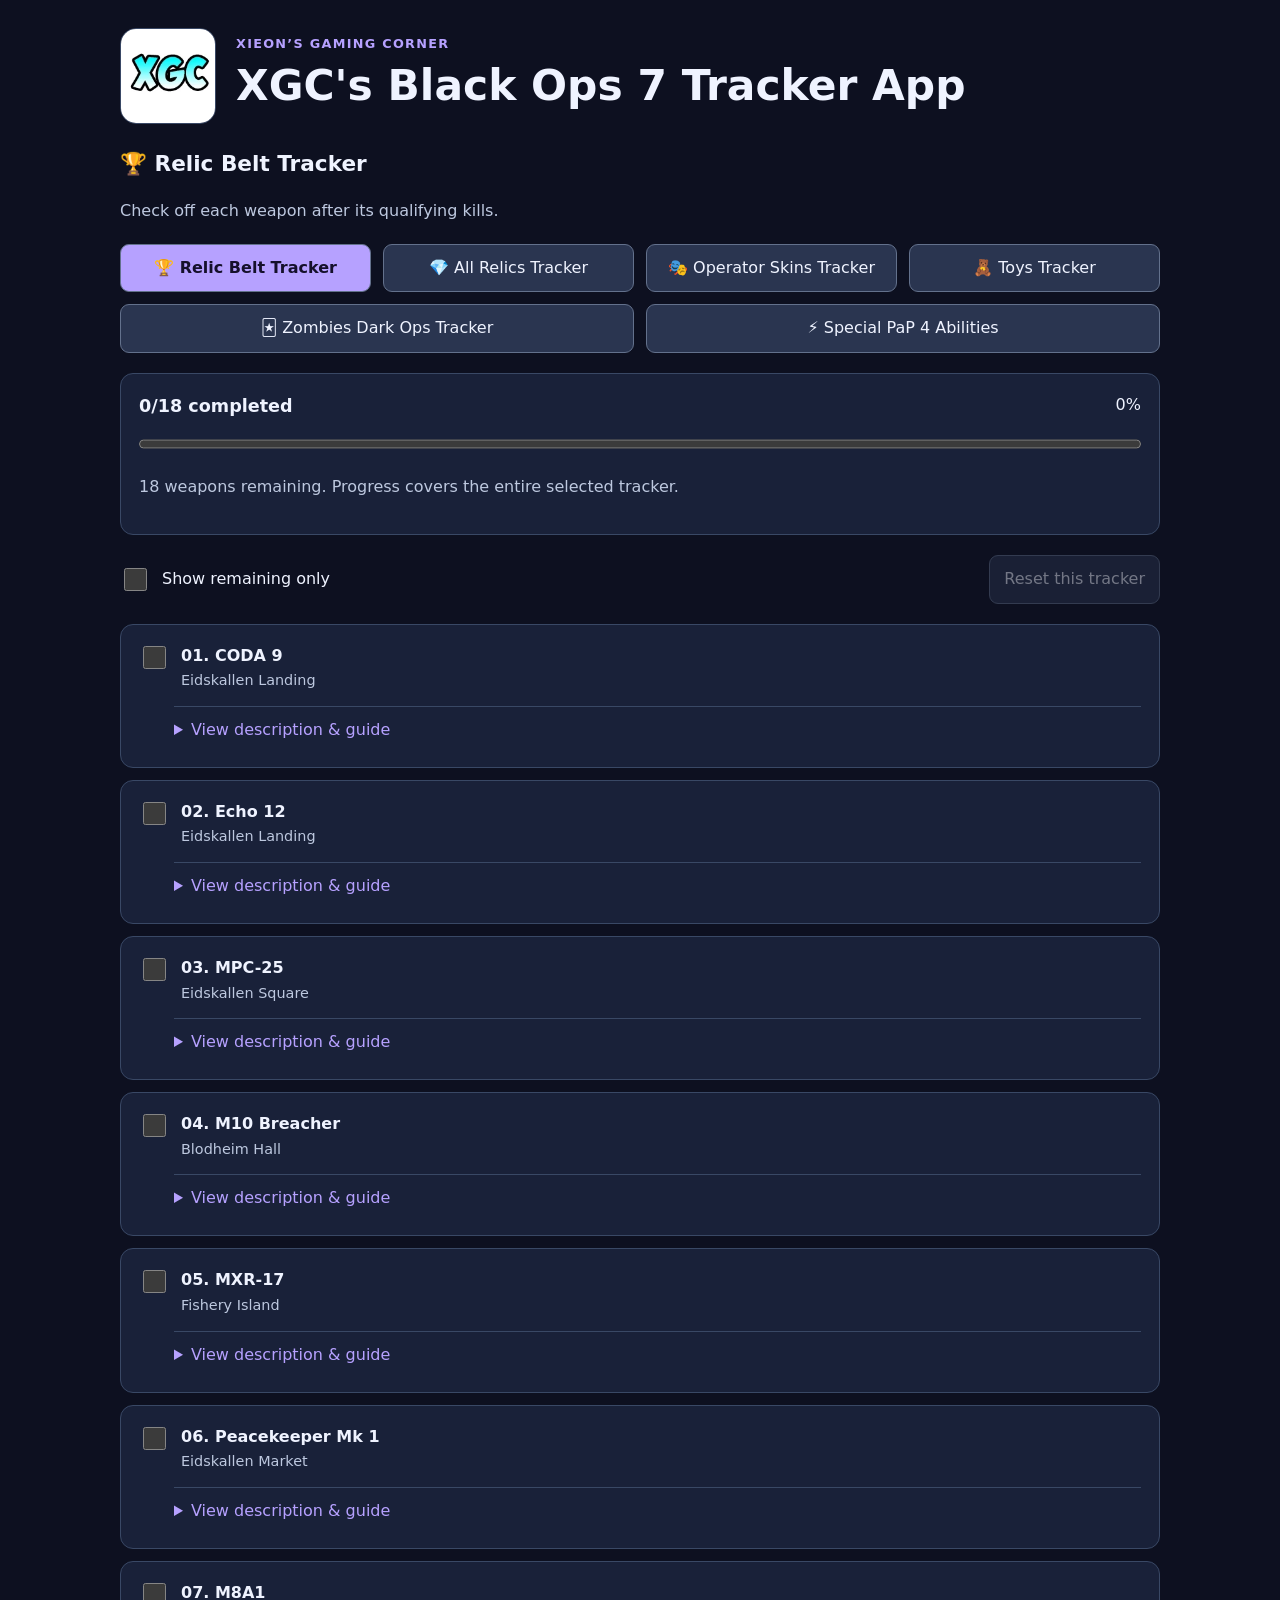
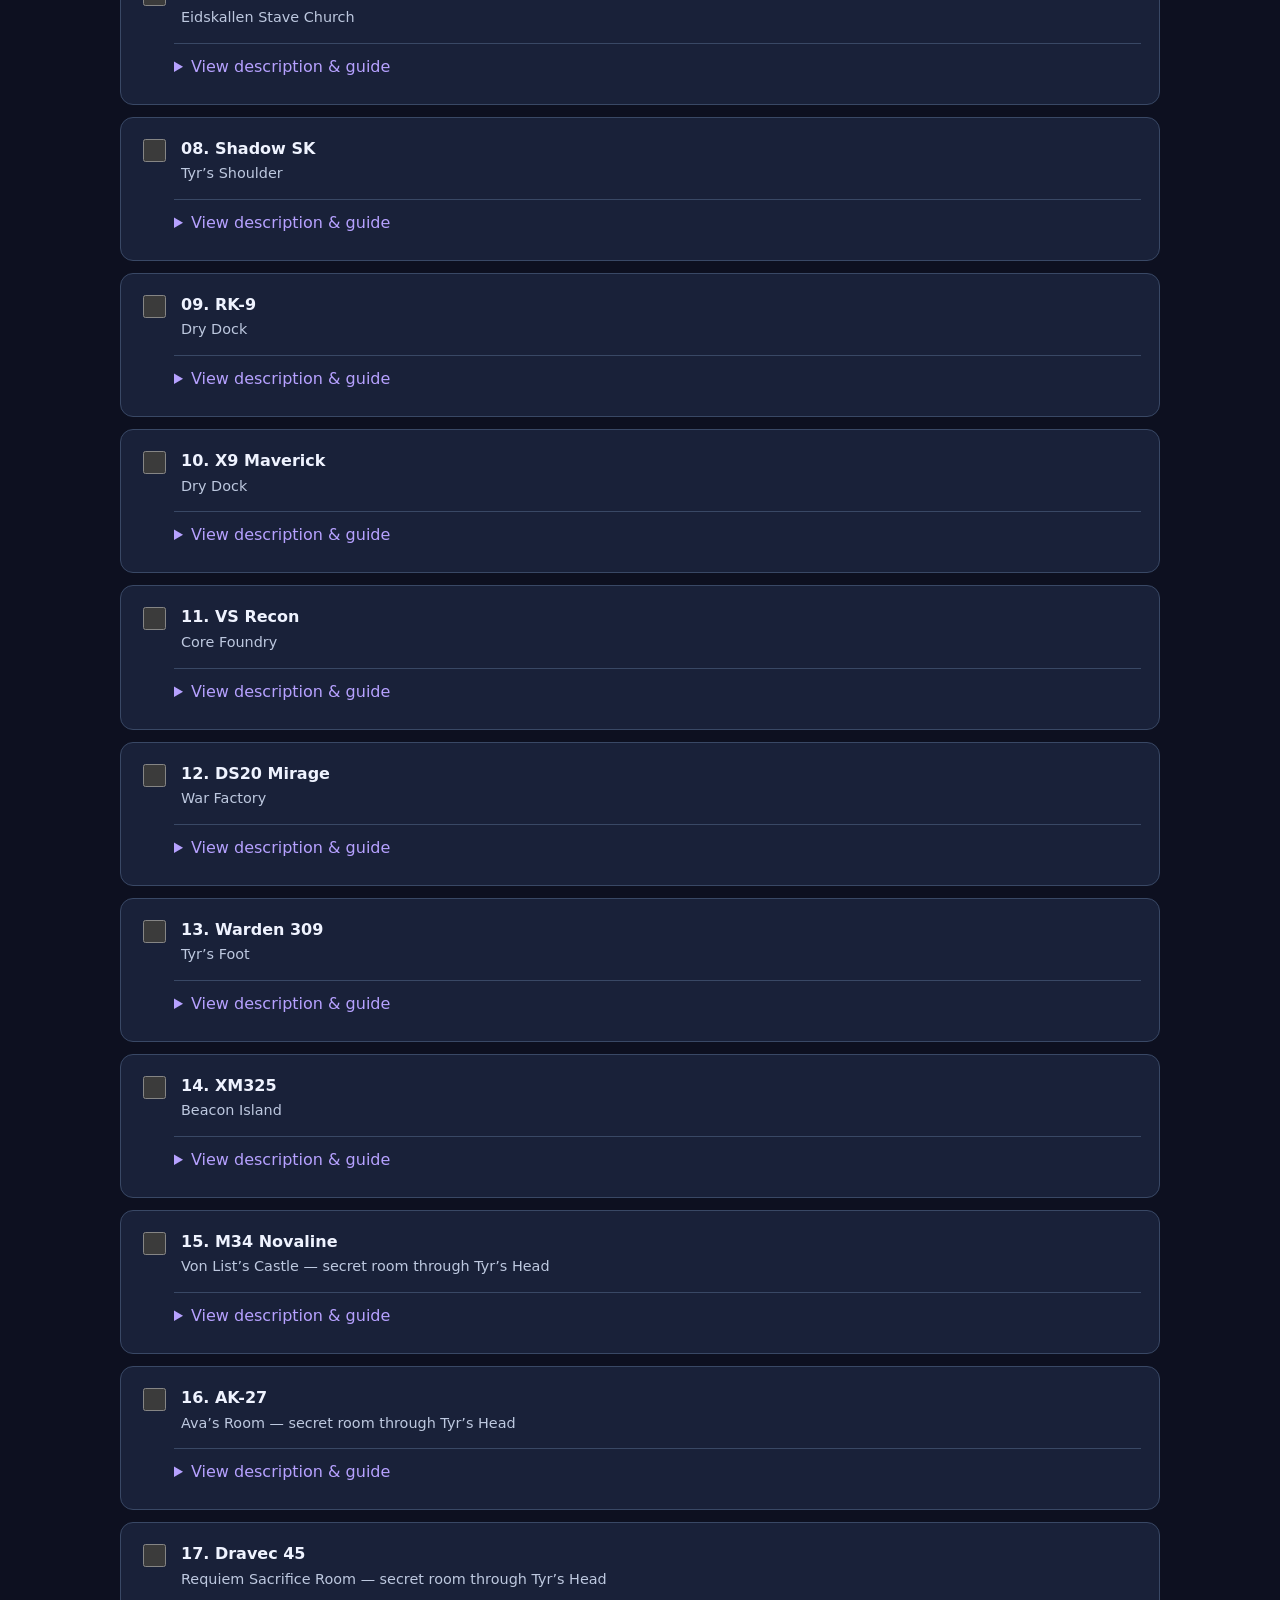
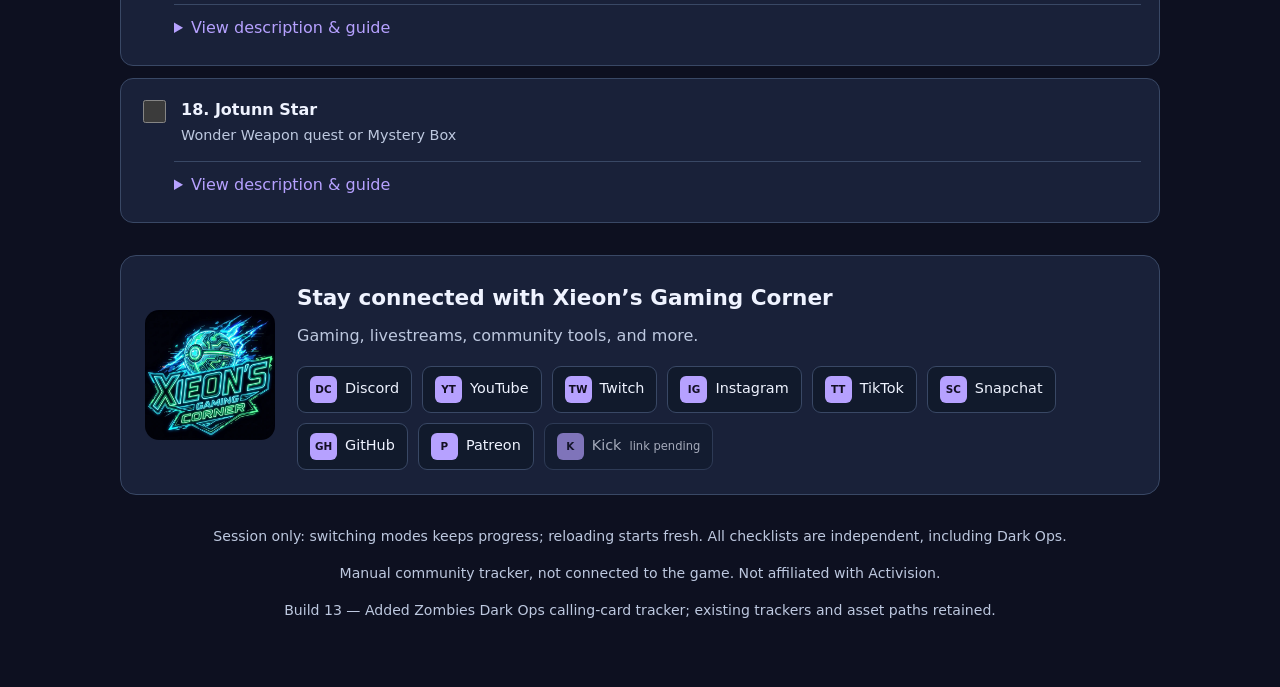
==== commit 75599cbd: "Update print statement from 'Hello' to 'Goodbye' Signed-off-by: XieonGaming <2804280+Xieon@users.nor" ====
--- a/index.html
+++ b/index.html
@@ -1,5 +1,10 @@
 <!doctype html><html lang="en"><head><meta charset="utf-8"><meta name="viewport" content="width=device-width,initial-scale=1"><meta name="description" content="XGC Black Ops 7 trackers for relics, Wrestling Belt, operator skins and Prestige rewards."><title>XGC's Black Ops 7 Tracker App</title><link rel="icon" type="image/webp" href="./assets/branding/xgc-logo.webp"><style>*{box-sizing:border-box}:root{color-scheme:dark;--bg:#0d1020;--panel:#192139;--line:#394865;--text:#eff3ff;--muted:#bdc8df;--accent:#b6a1ff}body{margin:0;background:var(--bg);color:var(--text);font:16px/1.65 system-ui,sans-serif}main{max-width:1080px;margin:auto;padding:28px 20px 50px}.brand{color:var(--accent);font-weight:800;letter-spacing:.1em;font-size:.8rem}h1{font-size:clamp(1.8rem,5vw,2.7rem);line-height:1.2}p,li{color:var(--muted)}button,select{font:inherit;background:#2a3550;color:var(--text);border:1px solid #63718c;border-radius:9px;padding:10px 14px}button,summary{cursor:pointer}button[aria-pressed=true]{background:var(--accent);color:#15102b;font-weight:750}button:disabled{opacity:.45;cursor:default}nav,.toolbar{display:flex;gap:12px;flex-wrap:wrap;align-items:center;margin:20px 0}nav button{flex:1;min-width:210px}.summary,.item{background:var(--panel);border:1px solid var(--line);border-radius:13px;padding:18px}.summary-top{display:flex;justify-content:space-between;gap:14px}h2{font-size:1.1rem;margin:0}progress{width:100%;height:18px;accent-color:var(--accent);margin-top:14px}input[type=checkbox]{width:23px;height:23px;accent-color:var(--accent);flex-shrink:0}.filter,.item-label{display:flex;align-items:center;gap:12px}.item-label{align-items:flex-start;cursor:pointer;flex:1;min-width:0}.name{display:block;font-weight:750;overflow-wrap:anywhere}.subtitle{display:block;font-size:.9rem;color:var(--muted)}#items{display:grid;gap:12px}details{border-top:1px solid var(--line);margin:13px 0 0 35px;padding-top:10px}summary,a{color:var(--accent)}summary{min-height:32px}.done{border-color:#4d9278}.done .name{text-decoration:line-through;color:var(--muted)}h3{font-size:1rem;margin:20px 0 5px}.trial{border-left:3px solid var(--accent);padding:0 16px;margin:22px 0}.trial h3:first-child{padding-top:12px;font-size:1.2rem}.trial h4{margin:16px 0 4px;font-size:1rem}.trial p{margin:6px 0}li{margin:9px 0}.notice{border-left:3px solid #eac573;background:#25263a;padding:12px 16px}.uncertain{color:#f3d38d}.sources{font-size:.9rem}#reset{margin-left:auto}footer{margin-top:30px;font-size:.88rem;text-align:center}:focus-visible{outline:3px solid #f5cb74;outline-offset:4px}[hidden]{display:none!important}.complete .summary{border-color:#7be0b5}.item-head{display:flex;gap:14px;align-items:flex-start;min-width:0}.relic-art{display:block;flex:0 0 76px;width:76px;height:76px;object-fit:contain;padding:4px;border-radius:9px;background:#11192a}.tier-badge{display:flex;flex-direction:column;align-items:center;gap:3px;flex:0 0 76px;margin:0;font-size:.78rem;color:var(--muted);text-align:center}.portal-art{width:64px;height:64px;object-fit:contain;display:block}.item-label>span{min-width:0}.kind{display:inline-block;font-size:.78rem;border:1px solid var(--line);border-radius:6px;padding:1px 7px;margin-top:6px;color:var(--muted)}.select-filter{display:flex;align-items:center;gap:8px}select{max-width:100%}@media(max-width:550px){main{padding:20px 12px}details{margin-left:0}#reset{width:100%;margin:0}select{max-width:220px}.trial{padding-left:12px}.item-head{gap:8px}.relic-art{flex-basis:48px;width:48px;height:56px;padding:2px}.tier-badge{flex-basis:52px;font-size:.72rem}.portal-art{width:48px;height:48px}.item{padding:13px}}#app-title{font-size:clamp(1.7rem,4.7vw,2.65rem);line-height:1.2;margin:7px 0}#heading{font-size:1.35rem;margin:22px 0 8px}.app-branding{display:flex;gap:20px;align-items:center}.app-logo{width:96px;height:96px;object-fit:contain;flex-shrink:0;border-radius:16px;border:1px solid var(--line);background:var(--panel)}.app-branding>div{min-width:0}.app-branding .brand{margin:0}.community{margin-top:32px;padding:24px;border:1px solid var(--line);border-radius:16px;background:var(--panel);display:grid;grid-template-columns:130px minmax(0,1fr);gap:22px;align-items:center}.community-logo{width:130px;height:130px;object-fit:contain;border-radius:14px}.community h2{font-size:1.35rem}.community p{margin:8px 0 16px}.social-grid{display:flex;flex-wrap:wrap;gap:10px}.social-link,.social-pending{display:inline-flex;align-items:center;gap:8px;border:1px solid var(--line);border-radius:9px;padding:9px 12px;text-decoration:none;background:#111a2c;color:var(--text);font-size:.9rem}.social-link:hover{border-color:var(--accent);background:#24314c}.social-mark{display:inline-grid;place-items:center;border-radius:6px;min-width:27px;height:27px;padding:0 4px;font-size:.65rem;font-weight:850;background:var(--accent);color:#130f24}.social-pending{opacity:.65}.social-pending small{font-size:.72rem}@media(max-width:550px){.app-branding{gap:12px}.app-logo{width:64px;height:64px}.community{grid-template-columns:1fr;padding:18px}.community-logo{width:88px;height:88px}.social-link{flex:1;min-width:125px}.social-grid{gap:8px}}.king-video{margin:16px 0 22px;padding:20px;border:2px solid #eac573;border-radius:12px}.king-video h3{margin-top:0;font-size:1.15rem}.king-video .social-link{font-weight:750;border-color:#eac573}
-</style></head><body><main><header><div class="app-branding"><img class="app-logo" src="./assets/branding/xgc-logo.webp" alt="Xieon's Gaming Corner logo" width="96" height="96"><div><p class="brand">XIEON’S GAMING CORNER</p><h1 id="app-title">XGC's Black Ops 7 Tracker App</h1></div></div><h2 id="heading">🏆 Relic Belt Tracker</h2><p id="intro">Check off each weapon after its qualifying kills.</p></header><nav aria-label="Tracker mode"><button type="button" id="belt-mode" aria-pressed="true">🏆 Relic Belt Tracker</button><button type="button" id="relics-mode" aria-pressed="false">💎 All Relics Tracker</button><button type="button" id="skins-mode" aria-pressed="false">🎭 Operator Skins Tracker</button><button type="button" id="toys-mode" aria-pressed="false">🧸 Toys Tracker</button><button type="button" id="pap-mode" aria-pressed="false">⚡ Special PaP 4 Abilities</button></nav><p id="load-error" class="notice" role="alert">The tracker has not initialized. Enable JavaScript if this remains visible.</p><section class="summary" aria-label="Progress"><div class="summary-top"><h2 id="progress-text" aria-live="polite">0/18 completed</h2><span id="percent">0%</span></div><progress id="progress" max="18" value="0" aria-label="Selected tracker completion"></progress><p id="status" role="status"></p></section><div class="toolbar"><label class="filter"><input type="checkbox" id="remaining"> Show remaining only</label><label id="map-control" class="select-filter" hidden>Map <select id="map"><option value="">All maps</option></select></label><label id="operator-control" class="select-filter" hidden>Operator <select id="operator"><option value="">All operators</option></select></label><label id="category-control" class="select-filter" hidden>Category <select id="category"><option value="">All categories</option></select></label><button type="button" id="reset">Reset this tracker</button></div><aside id="shared-note" class="notice" hidden><p>Check off a relic only after completing its trial and receiving the unlock. Opening its portal does not count as completion.</p><p>Follow on-screen instructions and timers. Enemy compositions vary. Recommendations are strategies, not extra requirements; unconfirmed details remain marked. Some portal puzzles need linked walkthroughs for exact locations or cues.</p></aside><aside id="skins-note" class="notice" hidden></aside><section id="items" aria-label="Checklist"></section><p id="empty" hidden>No entries match these filters.</p><noscript>Enable JavaScript to use this tracker.</noscript><section id="pap-panel" aria-label="Special Pack-a-Punch abilities" hidden><div class="toolbar"><button type="button" id="pap-show-all">Show all weapons</button><span id="pap-visible" aria-live="polite"></span></div><p class="notice">Cursed Mode · Tier 4 Pack-a-Punch. Tick “Hide weapon” to remove a weapon from this view. These are owner-supplied testing notes, not independently verified.</p><div id="pap-weapons" style="display:grid;gap:12px"></div><p id="pap-empty" hidden>All weapons are hidden. Use Show all weapons to restore them.</p></section><section class="community" aria-labelledby="community-title"><img class="community-logo" src="./assets/branding/xgc-community.webp" alt="XGC community artwork" width="130" height="130" loading="lazy"><div><h2 id="community-title">Stay connected with Xieon’s Gaming Corner</h2><p>Gaming, livestreams, community tools, and more.</p><div class="social-grid"><a class="social-link" href="https://discord.gg/Xieon" target="_blank" rel="noopener noreferrer"><span class="social-mark" aria-hidden="true">DC</span>Discord</a><a class="social-link" href="https://youtube.com/@XieonsGamingCorner" target="_blank" rel="noopener noreferrer"><span class="social-mark" aria-hidden="true">YT</span>YouTube</a><a class="social-link" href="https://twitch.tv/Xieon" target="_blank" rel="noopener noreferrer"><span class="social-mark" aria-hidden="true">TW</span>Twitch</a><a class="social-link" href="https://instagram.com/XieonsGamingCorner" target="_blank" rel="noopener noreferrer"><span class="social-mark" aria-hidden="true">IG</span>Instagram</a><a class="social-link" href="https://www.tiktok.com/@xieon_xgc" target="_blank" rel="noopener noreferrer"><span class="social-mark" aria-hidden="true">TT</span>TikTok</a><a class="social-link" href="https://www.snapchat.com/@xieon_gaming" target="_blank" rel="noopener noreferrer"><span class="social-mark" aria-hidden="true">SC</span>Snapchat</a><a class="social-link" href="https://github.com/Xieons-Gaming-Corner" target="_blank" rel="noopener noreferrer"><span class="social-mark" aria-hidden="true">GH</span>GitHub</a><a class="social-link" href="https://www.patreon.com/cw/XieonsGamingCorner" target="_blank" rel="noopener noreferrer"><span class="social-mark" aria-hidden="true">P</span>Patreon</a><span class="social-pending"><span class="social-mark" aria-hidden="true">K</span>Kick <small>link pending</small></span></div></div></section><footer><p>Session only: switching modes keeps progress; reloading starts fresh. All four checklists are independent.</p><p>Manual community tracker, not connected to the game. Not affiliated with Activision.</p><p>Build 12 — Toys Tracker now uses all six existing toy images; Totenreich King video included.</p></footer></main><script>(()=>{'use strict';
+</style></head><body><main><header><div class="app-branding"><img class="app-logo" src="./assets/branding/xgc-logo.webp" alt="Xieon's Gaming Corner logo" width="96" height="96"><div><p class="brand">XIEON’S GAMING CORNER</p><h1 id="app-title">XGC's Black Ops 7 Tracker App</h1></div></div><h2 id="heading">🏆 Relic Belt Tracker</h2><p id="intro">Check off each weapon after its qualifying kills.</p></header><nav aria-label="Tracker mode"><button type="button" id="belt-mode" aria-pressed="true">🏆 Relic Belt Tracker</button><button type="button" id="relics-mode" aria-pressed="false">💎 All Relics Tracker</button><button type="button" id="skins-mode" aria-pressed="false">🎭 Operator Skins Tracker</button><button type="button" id="toys-mode" aria-pressed="false">🧸 Toys Tracker</button><button type="button" id="darkops-mode" aria-pressed="false">🃏 Zombies Dark Ops Tracker</button><button type="button" id="pap-mode" aria-pressed="false">⚡ Special PaP 4 Abilities</button></nav><p id="load-error" class="notice" role="alert">The tracker has not initialized. Enable JavaScript if this remains visible.</p><section class="summary" aria-label="Progress"><div class="summary-top"><h2 id="progress-text" aria-live="polite">0/18 completed</h2><span id="percent">0%</span></div><progress id="progress" max="18" value="0" aria-label="Selected tracker completion"></progress><p id="status" role="status"></p></section><div class="toolbar"><label class="filter"><input type="checkbox" id="remaining"> Show remaining only</label><label id="map-control" class="select-filter" hidden>Map <select id="map"><option value="">All maps</option></select></label><label id="operator-control" class="select-filter" hidden>Operator <select id="operator"><option value="">All operators</option></select></label><label id="category-control" class="select-filter" hidden>Category <select id="category"><option value="">All categories</option></select></label><button type="button" id="reset">Reset this tracker</button></div><aside id="shared-note" class="notice" hidden><p>Check off a relic only after completing its trial and receiving the unlock. Opening its portal does not count as completion.</p><p>Follow on-screen instructions and timers. Enemy compositions vary. Recommendations are strategies, not extra requirements; unconfirmed details remain marked. Some portal puzzles need linked walkthroughs for exact locations or cues.</p></aside><aside id="skins-note" class="notice" hidden></aside><section id="items" aria-label="Checklist"></section><p id="empty" hidden>No entries match these filters.</p><noscript>Enable JavaScript to use this tracker.</noscript><section id="pap-panel" aria-label="Special Pack-a-Punch abilities" hidden><div class="toolbar"><button type="button" id="pap-show-all">Show all weapons</button><span id="pap-visible" aria-live="polite"></span></div><p class="notice">Cursed Mode · Tier 4 Pack-a-Punch. Tick “Hide weapon” to remove a weapon from this view. These are owner-supplied testing notes, not independently verified.</p><div id="pap-weapons" style="display:grid;gap:12px"></div><p id="pap-empty" hidden>All weapons are hidden. Use Show all weapons to restore them.</p></section><section id="darkops-panel" hidden aria-label="Zombies Dark Ops calling card tracker">
+<p class="notice">Community checklist imported from the accompanying challenge list, not verified against your account. † marks provisional calling-card names. Chronomancer has conflicting requirements. The expired beta card is optional and excluded from active progress. No calling-card artwork is included.</p>
+<div class="summary"><div class="summary-top"><h2 id="darkops-progress" aria-live="polite"></h2><span id="darkops-percent"></span></div><progress id="darkops-bar" max="44" value="0" aria-label="Dark Ops active checklist completion"></progress><p id="darkops-master"></p></div>
+<div class="toolbar"><label class="select-filter">Map / mode <select id="darkops-group"><option value="">All maps / modes</option></select></label><label class="filter"><input id="darkops-remaining" type="checkbox">Show remaining only</label><label class="filter"><input id="darkops-beta" type="checkbox">Include expired beta</label><button id="darkops-reset" type="button">Reset Dark Ops</button></div>
+<div id="darkops-items" style="display:grid;gap:12px"></div><p id="darkops-empty" hidden>No entries match these filters.</p>
+<p class="sources">Challenge references: <a href="https://www.zombiescodex.com/reference/dark-ops-challenges/" target="_blank" rel="noopener noreferrer">Zombies Codex</a> · <a href="https://www.windowscentral.com/gaming/here-are-all-of-the-call-of-duty-black-ops-7-dark-ops-challenges-and-the-rewards-you-can-get" target="_blank" rel="noopener noreferrer">Windows Central</a> · <a href="https://www.pcgamesn.com/call-of-duty-black-ops-7/dark-ops-challenges" target="_blank" rel="noopener noreferrer">PCGamesN</a></p></section><section class="community" aria-labelledby="community-title"><img class="community-logo" src="./assets/branding/xgc-community.webp" alt="XGC community artwork" width="130" height="130" loading="lazy"><div><h2 id="community-title">Stay connected with Xieon’s Gaming Corner</h2><p>Gaming, livestreams, community tools, and more.</p><div class="social-grid"><a class="social-link" href="https://discord.gg/Xieon" target="_blank" rel="noopener noreferrer"><span class="social-mark" aria-hidden="true">DC</span>Discord</a><a class="social-link" href="https://youtube.com/@XieonsGamingCorner" target="_blank" rel="noopener noreferrer"><span class="social-mark" aria-hidden="true">YT</span>YouTube</a><a class="social-link" href="https://twitch.tv/Xieon" target="_blank" rel="noopener noreferrer"><span class="social-mark" aria-hidden="true">TW</span>Twitch</a><a class="social-link" href="https://instagram.com/XieonsGamingCorner" target="_blank" rel="noopener noreferrer"><span class="social-mark" aria-hidden="true">IG</span>Instagram</a><a class="social-link" href="https://www.tiktok.com/@xieon_xgc" target="_blank" rel="noopener noreferrer"><span class="social-mark" aria-hidden="true">TT</span>TikTok</a><a class="social-link" href="https://www.snapchat.com/@xieon_gaming" target="_blank" rel="noopener noreferrer"><span class="social-mark" aria-hidden="true">SC</span>Snapchat</a><a class="social-link" href="https://github.com/Xieons-Gaming-Corner" target="_blank" rel="noopener noreferrer"><span class="social-mark" aria-hidden="true">GH</span>GitHub</a><a class="social-link" href="https://www.patreon.com/cw/XieonsGamingCorner" target="_blank" rel="noopener noreferrer"><span class="social-mark" aria-hidden="true">P</span>Patreon</a><span class="social-pending"><span class="social-mark" aria-hidden="true">K</span>Kick <small>link pending</small></span></div></div></section><footer><p>Session only: switching modes keeps progress; reloading starts fresh. All checklists are independent, including Dark Ops.</p><p>Manual community tracker, not connected to the game. Not affiliated with Activision.</p><p>Build 13 — Added Zombies Dark Ops calling-card tracker; existing trackers and asset paths retained.</p></footer></main><script>(()=>{'use strict';
 const WEAPONS=[["CODA 9", "Eidskallen Landing"], ["Echo 12", "Eidskallen Landing"], ["MPC-25", "Eidskallen Square"], ["M10 Breacher", "Blodheim Hall"], ["MXR-17", "Fishery Island"], ["Peacekeeper Mk 1", "Eidskallen Market"], ["M8A1", "Eidskallen Stave Church"], ["Shadow SK", "Tyr’s Shoulder"], ["RK-9", "Dry Dock"], ["X9 Maverick", "Dry Dock"], ["VS Recon", "Core Foundry"], ["DS20 Mirage", "War Factory"], ["Warden 309", "Tyr’s Foot"], ["XM325", "Beacon Island"], ["M34 Novaline", "Von List’s Castle — secret room through Tyr’s Head"], ["AK-27", "Ava’s Room — secret room through Tyr’s Head"], ["Dravec 45", "Requiem Sacrifice Room — secret room through Tyr’s Head"], ["Jotunn Star", "Wonder Weapon quest or Mystery Box"]],RELICS=[{"id": "relic-0", "name": "Lawyer’s Pen", "map": "Ashes of the Damned", "tier": "Grim", "effect": "Shock Mimic props appear around the map.", "portal": ["Reach round 20.", "Light red candles in the fog cabin, Ashwood Jugger-Nog room, and farm house with Napalm Burst or Molotovs.", "Find the portal near the barn."], "objective": "Complete four waves of Shock Mimics, including HVTs.", "modifier": "Shock Mimics replace normal opposition.", "preparation": "Bring an upgraded single-target weapon and full ammunition.", "strategy": ["Avoid grabs and preserve an escape route.", "Separate HVT Mimics rather than letting several surround you."], "notes": "Electrical bursts can destroy equipment; do not rely on deployed equipment alone.", "sources": [["Relic wiki", "https://callofduty.fandom.com/wiki/Relic"], ["Community trial guide", "https://www.reddit.com/r/CODZombies/comments/1th5arj/complete_bo7_cursed_relics_solo_guide_no_bs/"], ["Unlock walkthroughs", "https://gamerant.com/black-ops-7-zombies-all-relics-effects-locations/"]]}, {"id": "relic-1", "name": "Dragon Wings", "map": "Ashes of the Damned", "tier": "Grim", "effect": "Normal power-up drops are disabled.", "portal": ["Reach round 20.", "Take the Vandorn Farm jump pad toward Janus Towers.", "Shoot three purple portals during the jump."], "objective": "Complete four waves.", "modifier": "Power-up pickups damage you and do not activate.", "preparation": "Refill ammunition and armor; do not rely on Max Ammo.", "strategy": ["Fight in open space and track power-up drops.", "Route around drops during retreats."], "notes": "Documented ordinary waves: first and third; HVT encounters: second and fourth. Treat every power-up as a hazard.", "sources": [["Relic wiki", "https://callofduty.fandom.com/wiki/Relic"], ["Community trial guide", "https://www.reddit.com/r/CODZombies/comments/1th5arj/complete_bo7_cursed_relics_solo_guide_no_bs/"], ["Unlock walkthroughs", "https://gamerant.com/black-ops-7-zombies-all-relics-effects-locations/"]]}, {"id": "relic-2", "name": "Teddy Bear", "map": "Ashes of the Damned", "tier": "Grim", "effect": "Round delays are reduced.", "portal": ["Equip Aether Shroud and obtain the Necrofluid Gauntlet.", "Shoot ten hidden Mister Peeks parts while using Aether Shroud; the Exit 115 part requires round 20.", "Consult the linked walkthrough for all part locations."], "objective": "Complete four combat waves.", "modifier": "Each shot costs 100 Essence.", "preparation": "Bring a substantial Essence reserve and an efficient upgraded weapon.", "strategy": ["Prioritize accurate shots instead of spraying.", "Group enemies before attacks that hit several targets."], "notes": "Rapid fire drains Essence quickly. Unverified: behavior at zero Essence; do not assume free firing or automatic failure.", "sources": [["Relic wiki", "https://callofduty.fandom.com/wiki/Relic"], ["Community trial guide", "https://www.reddit.com/r/CODZombies/comments/1th5arj/complete_bo7_cursed_relics_solo_guide_no_bs/"], ["Unlock walkthroughs", "https://gamerant.com/black-ops-7-zombies-all-relics-effects-locations/"]]}, {"id": "relic-3", "name": "Vril Sphere", "map": "Ashes of the Damned", "tier": "Sinister", "effect": "You can carry only four perks.", "portal": ["Start at Tier I or higher and reach round 40.", "Kill a Doppelghast with a jump pad.", "Find the Zarya Cosmodrome portal."], "objective": "Complete five waves, including HVTs.", "modifier": "Purchases are disabled.", "preparation": "Buy upgrades, ammunition, armor, equipment and scorestreaks before entry.", "strategy": ["Use regular weapons for routine enemies.", "Save limited-use tools for HVTs."], "notes": "The detailed wiki states no purchases; an older summary describes the restriction less consistently. Do not label this simply a no-perks trial.", "sources": [["Relic wiki", "https://callofduty.fandom.com/wiki/Relic"], ["Community trial guide", "https://www.reddit.com/r/CODZombies/comments/1th5arj/complete_bo7_cursed_relics_solo_guide_no_bs/"], ["Unlock walkthroughs", "https://gamerant.com/black-ops-7-zombies-all-relics-effects-locations/"]]}, {"id": "relic-4", "name": "Samantha’s Drawing", "map": "Ashes of the Damned", "tier": "Sinister", "effect": "Weapons change each round, retaining upgrades.", "portal": ["Start at Tier I or higher.", "Feed Chompy weapons of every rarity from Common to Legendary.", "At round 40 or later, feed Chompy a Ray Gun."], "objective": "Complete five waves of zombies and HVTs.", "modifier": "Ammo caches and Max Ammo power-ups are disabled.", "preparation": "Fill ammunition reserves and bring multiple damage options.", "strategy": ["Use efficient attacks for regular enemies.", "Save high-damage ammunition for HVTs and valid damage windows."], "notes": "Do not rely on buying ammo or Max Ammo. Unverified: which ammunition GobbleGums bypass the restriction, if any.", "sources": [["Relic wiki", "https://callofduty.fandom.com/wiki/Relic"], ["Community trial guide", "https://www.reddit.com/r/CODZombies/comments/1th5arj/complete_bo7_cursed_relics_solo_guide_no_bs/"], ["Unlock walkthroughs", "https://gamerant.com/black-ops-7-zombies-all-relics-effects-locations/"]]}, {"id": "relic-5", "name": "Focusing Stone", "map": "Ashes of the Damned", "tier": "Sinister", "effect": "Self-Revive Kits are disabled.", "portal": ["Start at Tier I or higher and reach round 40.", "Melee-kill a Zursa for a wine bottle and earn a Legendary T.E.D.D. Task reward.", "Observe and repeat the bottle sequence at the Blackwater Lake cabin.", "See the linked guide for setup and sequence cues."], "objective": "Complete the trial after temporarily surrendering Essence.", "modifier": "Existing Essence is taken away; you can earn new Essence in combat.", "preparation": "Purchase essential upgrades and supplies before entry.", "strategy": ["Begin with owned equipment.", "Use newly earned Essence for available purchases."], "notes": "Surrendered Essence reportedly returns after success. Unverified: wave count.", "sources": [["Relic wiki", "https://callofduty.fandom.com/wiki/Relic"], ["Community trial guide", "https://www.reddit.com/r/CODZombies/comments/1th5arj/complete_bo7_cursed_relics_solo_guide_no_bs/"], ["Unlock walkthroughs", "https://gamerant.com/black-ops-7-zombies-all-relics-effects-locations/"]]}, {"id": "relic-6", "name": "Bus", "map": "Ashes of the Damned", "tier": "Wicked", "effect": "Enemies regenerate health.", "portal": ["Start at Tier II or higher and reach round 60.", "Complete a full round using traps without firing or meleeing."], "objective": "Use zombies to kill other zombies.", "modifier": "Direct player damage cannot eliminate enemies; zombie-on-zombie damage is required.", "preparation": "Equip Brain Rot and a suitable weapon.", "strategy": ["Convert a zombie and bring targets within its reach.", "Keep a manageable group without trapping yourself."], "notes": "Firing applies Brain Rot, not a bypass for direct kills. Unverified: wave count and HVT conversion interactions.", "sources": [["Relic wiki", "https://callofduty.fandom.com/wiki/Relic"], ["Community trial guide", "https://www.reddit.com/r/CODZombies/comments/1th5arj/complete_bo7_cursed_relics_solo_guide_no_bs/"], ["Unlock walkthroughs", "https://gamerant.com/black-ops-7-zombies-all-relics-effects-locations/"]]}, {"id": "relic-7", "name": "Dragon", "map": "Ashes of the Damned", "tier": "Wicked", "effect": "Ammo caches are disabled.", "portal": ["Start at Tier II or higher.", "Complete the main quest at round 60 or above.", "Find the Blackwater Lake portal."], "objective": "Clear the trial using explosive damage.", "modifier": "Only explosives kill enemies; Necrofluid Gauntlet explosive attacks are documented as valid.", "preparation": "Bring upgraded explosives, ammunition, and protection against self-inflicted explosions where available.", "strategy": ["Group targets before firing.", "Save ammunition for tougher targets."], "notes": "Upgraded conventional bullets do not bypass the rule. Unverified: wave count.", "sources": [["Relic wiki", "https://callofduty.fandom.com/wiki/Relic"], ["Community trial guide", "https://www.reddit.com/r/CODZombies/comments/1th5arj/complete_bo7_cursed_relics_solo_guide_no_bs/"], ["Unlock walkthroughs", "https://gamerant.com/black-ops-7-zombies-all-relics-effects-locations/"]]}, {"id": "relic-8", "name": "Blood Vials", "map": "Ashes of the Damned", "tier": "Wicked", "effect": "Augments are disabled.", "portal": ["Start at Tier II or higher.", "Answer the red telephone five times at ten-round intervals in one run.", "First eligible ring is disputed; listen from round 10 onward."], "objective": "Clear the combat trial with reduced damage.", "modifier": "Player damage is halved.", "preparation": "Upgrade weapons and stock ammunition for longer fights.", "strategy": ["Aim for weak points.", "Finish dangerous targets before spreading damage."], "notes": "Expect longer kill times and keep more distance. Unverified: wave count.", "sources": [["Relic wiki", "https://callofduty.fandom.com/wiki/Relic"], ["Community trial guide", "https://www.reddit.com/r/CODZombies/comments/1th5arj/complete_bo7_cursed_relics_solo_guide_no_bs/"], ["Unlock walkthroughs", "https://gamerant.com/black-ops-7-zombies-all-relics-effects-locations/"]]}, {"id": "relic-9", "name": "Gong", "map": "Astra Malorum", "tier": "Grim", "effect": "Field Upgrade begins charged but recharges only through Full Power.", "portal": ["Reach round 20 with Tesla Storm and Dead Wire.", "Lead the lightning-rod zombie to the three lightbulb doorways.", "Apply Dead Wire and Tesla Storm at each; consult references for doorway positions."], "objective": "Complete four waves of zombies and HVTs.", "modifier": "Only electrical damage works; the wiki reports weapons equipped with Dead Wire qualify.", "preparation": "Equip Dead Wire and have Tesla Storm available.", "strategy": ["Use an electrically qualified weapon for dependable damage.", "Do not rely solely on Field Upgrade uptime."], "notes": "Do not enter with only a non-electrical upgraded weapon.", "sources": [["Relic wiki", "https://callofduty.fandom.com/wiki/Relic"], ["Community trial guide", "https://www.reddit.com/r/CODZombies/comments/1th5arj/complete_bo7_cursed_relics_solo_guide_no_bs/"], ["Unlock walkthroughs", "https://gamerant.com/black-ops-7-zombies-all-relics-effects-locations/"]]}, {"id": "relic-10", "name": "Seed", "map": "Astra Malorum", "tier": "Grim", "effect": "Mystery Box is disabled.", "portal": ["At round 20, find the Common pistol at a possible spawn.", "Kill a number of zombies equal to the current round with it during that round.", "Consult references for six possible pistol spawns."], "objective": "Complete four waves with the supplied Pack-a-Punch I pistol.", "modifier": "You are restricted to the pistol; its Pack-a-Punch level cannot be increased.", "preparation": "Prepare to use a pistol instead of your usual primary.", "strategy": ["Aim for weak points and keep distance from Mimics.", "Avoid emptying a magazine while cornered."], "notes": "Documented ordinary/Mimic waves: first and third; HVT Mimics: second and fourth. Pistol rarity can reportedly still be raised at the Arsenal.", "sources": [["Relic wiki", "https://callofduty.fandom.com/wiki/Relic"], ["Community trial guide", "https://www.reddit.com/r/CODZombies/comments/1th5arj/complete_bo7_cursed_relics_solo_guide_no_bs/"], ["Unlock walkthroughs", "https://gamerant.com/black-ops-7-zombies-all-relics-effects-locations/"]]}, {"id": "relic-11", "name": "Spider Fang", "map": "Astra Malorum", "tier": "Sinister", "effect": "Perk prices do not decrease.", "portal": ["Start at Tier I or higher and reach round 40.", "Have Wisp Tea actively targeting O.S.C.A.R.", "Deliver the finishing melee hit and find the Library portal."], "objective": "Complete five waves without perks.", "modifier": "Perks are disabled or removed; other utilities remain available.", "preparation": "Bring upgraded weapons and equipment; do not rely on perk-based health, movement, reload speed or explosive protection.", "strategy": ["Keep escape routes open.", "The wiki recommends Apogee Annihilator for tougher targets."], "notes": "Reported enemies include Mimics, Uber Klaus and O.S.C.A.R., including HVTs. Compositions may vary; usual perk survivability does not apply.", "sources": [["Relic wiki", "https://callofduty.fandom.com/wiki/Relic"], ["Community trial guide", "https://www.reddit.com/r/CODZombies/comments/1th5arj/complete_bo7_cursed_relics_solo_guide_no_bs/"], ["Unlock walkthroughs", "https://gamerant.com/black-ops-7-zombies-all-relics-effects-locations/"]]}, {"id": "relic-12", "name": "Matryoshka Doll", "map": "Astra Malorum", "tier": "Sinister", "effect": "Salvage drops are reduced.", "portal": ["Start at Tier I or higher and reach round 40.", "Go to Mars and use C4 at meat pieces around the central circle.", "Earn explosive kills; see the reference for placements."], "objective": "Eliminate enemies using Field Upgrade damage.", "modifier": "Ordinary weapon damage does not satisfy the restriction.", "preparation": "Choose a damaging Field Upgrade and enter charged.", "strategy": ["Group enemies before activation to maximize qualifying kills."], "notes": "Utility-only upgrades may leave no practical killing method. Unverified: wave count, charge supply and qualifying upgrades/secondary damage interactions.", "sources": [["Relic wiki", "https://callofduty.fandom.com/wiki/Relic"], ["Community trial guide", "https://www.reddit.com/r/CODZombies/comments/1th5arj/complete_bo7_cursed_relics_solo_guide_no_bs/"], ["Unlock walkthroughs", "https://gamerant.com/black-ops-7-zombies-all-relics-effects-locations/"]]}, {"id": "relic-13", "name": "Golden Spork", "map": "Astra Malorum", "tier": "Wicked", "effect": "Enemies deal double damage.", "portal": ["Start at Tier II or higher and reach round 60.", "Gather zombies at the Machina Astralis ritual circle.", "Use the Mangler Cannon through the Mars portal to kill at least ten zombies."], "objective": "Clear the trial while hip-firing.", "modifier": "Enemies take qualifying damage only while you fire from the hip.", "preparation": "Bring a weapon controllable and effective without aiming down sights.", "strategy": ["Keep useful hip-fire range and room to retreat."], "notes": "Do not reflexively aim down sights at HVTs. Unverified: wave count and non-firearm damage interactions.", "sources": [["Relic wiki", "https://callofduty.fandom.com/wiki/Relic"], ["Community trial guide", "https://www.reddit.com/r/CODZombies/comments/1th5arj/complete_bo7_cursed_relics_solo_guide_no_bs/"], ["Unlock walkthroughs", "https://gamerant.com/black-ops-7-zombies-all-relics-effects-locations/"]]}, {"id": "relic-14", "name": "Civil Protector Head", "map": "Astra Malorum", "tier": "Wicked", "effect": "You lose a perk every 100 kills.", "portal": ["Start at Tier II or higher and reach round 60.", "Use Energy Mine at Ol’ Tessie to reveal the light sequence.", "Use PhD Flopper beneath Museum chandeliers in that order.", "See the reference for sequence cues."], "objective": "Complete six waves of zombies and HVTs.", "modifier": "Zombies sprint at maximum speed.", "preparation": "Bring crowd control, upgraded weapons and emergency escape support.", "strategy": ["Follow a planned route and clear space ahead before turning to fire.", "Control crowds before being surrounded."], "notes": "Slow training patterns are less forgiving; treat every spawn as an immediate threat.", "sources": [["Relic wiki", "https://callofduty.fandom.com/wiki/Relic"], ["Community trial guide", "https://www.reddit.com/r/CODZombies/comments/1th5arj/complete_bo7_cursed_relics_solo_guide_no_bs/"], ["Unlock walkthroughs", "https://gamerant.com/black-ops-7-zombies-all-relics-effects-locations/"]]}, {"id": "relic-15", "name": "Rocket", "map": "Paradox Junction", "tier": "Grim", "effect": "Scorestreaks are disabled.", "portal": ["Brain Rot and pet a friendly Rad-Hound on normal Nuketown.", "Also pet a friendly sentry D.A.W.G. on destroyed Nuketown; perform the round-gated interaction after round 20."], "objective": "Exploit elemental weaknesses to eliminate enemies.", "modifier": "Only the element an enemy is weak against deals qualifying damage.", "preparation": "Arrange multiple elemental damage types.", "strategy": ["Identify the target, apply the matching element and confirm damage."], "notes": "One powerful element cannot replace required matchups. Unverified: wave count, complete elemental matchup table and alternate elemental damage interactions.", "sources": [["Relic wiki", "https://callofduty.fandom.com/wiki/Relic"], ["Community trial guide", "https://www.reddit.com/r/CODZombies/comments/1th5arj/complete_bo7_cursed_relics_solo_guide_no_bs/"], ["Unlock walkthroughs", "https://gamerant.com/black-ops-7-zombies-all-relics-effects-locations/"]]}, {"id": "relic-16", "name": "Summoning Key", "map": "Paradox Junction", "tier": "Sinister", "effect": "Zombies explode on death, damaging nearby players.", "portal": ["Start at Tier I or higher.", "Use a grenade at the Green House chimney for the collar and Brain Rot a Rad-Hound for the tennis ball.", "At round 40 or later, down yourself in the Green House backyard for the grave interaction. Arrange revival support first."], "objective": "Kill required enemies before the timer expires.", "modifier": "Timed elimination rather than unrestricted survival.", "preparation": "Bring full ammunition and burst damage for high-health targets.", "strategy": ["Watch the timer.", "Avoid leaving difficult targets until the final seconds."], "notes": "Failure: required enemies remain when time expires. Unverified: exact timers, wave count and fixed composition.", "sources": [["Relic wiki", "https://callofduty.fandom.com/wiki/Relic"], ["Community trial guide", "https://www.reddit.com/r/CODZombies/comments/1th5arj/complete_bo7_cursed_relics_solo_guide_no_bs/"], ["Unlock walkthroughs", "https://gamerant.com/black-ops-7-zombies-all-relics-effects-locations/"]]}, {"id": "relic-17", "name": "Mangler Helmet", "map": "Paradox Junction", "tier": "Wicked", "effect": "Arsenal is disabled.", "portal": ["Start at Tier II or higher with the Mister Peeks Field Upgrade.", "Use it at Mystery Boxes in both Nuketown versions to take figures.", "Place figures on the Yellow House mailbox.", "At round 60, melee the red-mouth Shock Mimic."], "objective": "Survive six waves.", "modifier": "Reduced health and no armor.", "preparation": "Bring upgraded weapons, crowd control and escape support. The community guide recommends Ray Gun Mark II or Sundergat.", "strategy": ["Fight at range and reposition early.", "Control enemies before contact."], "notes": "Do not rely on taking a hit to push through a group. Unverified: exact health cap and dependable wave composition.", "sources": [["Relic wiki", "https://callofduty.fandom.com/wiki/Relic"], ["Community trial guide", "https://www.reddit.com/r/CODZombies/comments/1th5arj/complete_bo7_cursed_relics_solo_guide_no_bs/"], ["Unlock walkthroughs", "https://gamerant.com/black-ops-7-zombies-all-relics-effects-locations/"]]}, {"id": "relic-18", "name": "Power Switch", "map": "Totenreich", "tier": "Grim", "effect": "Equipment randomizes each round.", "portal": ["Count deer heads at four statues.", "Throw Combat Axes at matching pelts in Blodheim Hall from lowest count to highest."], "objective": "Eliminate enemies with traps.", "modifier": "Only trap kills count.", "preparation": "Learn a safe trap route and reserve activation resources.", "strategy": ["Group targets and lead them through an active trap.", "Reposition during cooldowns."], "notes": "Weapons do not replace trap kills. Unverified: wave count and environmental damage exceptions.", "sources": [["Relic wiki", "https://callofduty.fandom.com/wiki/Relic"], ["Community trial guide", "https://www.reddit.com/r/CODZombies/comments/1th5arj/complete_bo7_cursed_relics_solo_guide_no_bs/"], ["Unlock walkthroughs", "https://gamerant.com/black-ops-7-zombies-all-relics-effects-locations/"]]}, {"id": "relic-19", "name": "Wrestling Belt", "map": "Totenreich", "tier": "Grim", "effect": "Weapon wall-buys randomize each round.", "portal": ["Pick up the lighthouse Mister Peeks magazine BEFORE collecting Jotunn Star.", "Buy all 17 wall weapons from their wall-buys and earn 50 qualifying kills with each.", "Earn 50 Jotunn Star kills; use the Belt Tracker for all 18 requirements.", "After Mister Peeks laughs, find the portal near Eidskallen Square Arsenal."], "objective": "Complete four waves including HVTs.", "modifier": "All weapons are removed at the end of each wave.", "preparation": "Reserve plenty of Essence for repeated weapon purchases and upgrades.", "strategy": ["Clear the opening wave.", "Obtain replacement weapons after yours disappear.", "Upgrade the replacement loadout as needed.", "Repeat until all four waves are complete."], "notes": "Do not spend the entire reserve on your opening loadout; several replacements must be funded.", "sources": [["Wrestling Belt trial", "https://codzombiessolver.com/cursed/wrestlers-belt"], ["Relic wiki", "https://callofduty.fandom.com/wiki/Relic"], ["Community trial guide", "https://www.reddit.com/r/CODZombies/comments/1th5arj/complete_bo7_cursed_relics_solo_guide_no_bs/"], ["Unlock walkthroughs", "https://gamerant.com/black-ops-7-zombies-all-relics-effects-locations/"]]}, {"id": "relic-20", "name": "Stuffed Elephant", "map": "Totenreich", "tier": "Sinister", "effect": "Health regeneration takes longer to begin.", "portal": ["Start at Tier I or higher.", "Reach round 40 without perks.", "Find the portal behind Jugger-Nog on Fishery Island."], "objective": "Find cursed eggs and kill the HVT before time expires.", "modifier": "Timed search-and-kill challenge.", "preparation": "Learn the area and bring strong HVT damage.", "strategy": ["Search immediately and complete the egg objective.", "Leave time for the HVT; avoid incidental fights unless they obstruct progress."], "notes": "Failure: timer expires before objectives are met. Unverified: egg count, timer, spawn pool and number of stages.", "sources": [["Relic wiki", "https://callofduty.fandom.com/wiki/Relic"], ["Community trial guide", "https://www.reddit.com/r/CODZombies/comments/1th5arj/complete_bo7_cursed_relics_solo_guide_no_bs/"], ["Unlock walkthroughs", "https://gamerant.com/black-ops-7-zombies-all-relics-effects-locations/"]]}, {"id": "relic-21", "name": "Dancing Arnie", "map": "Totenreich", "tier": "Sinister", "effect": "Perk machines dispense random perks.", "portal": ["Start at Tier I or higher.", "Complete the Blodheim Hall pot quest with pot, beer, Chilly Chunks, lobster and special-round fish.", "Feed Mister Peeks souls using Jotunn Star.", "Soul count is disputed; follow the completion cue. See references for ingredients."], "objective": "Clear enemies using melee.", "modifier": "Only melee kills satisfy the challenge.", "preparation": "Upgrade melee and prepare a way to create space.", "strategy": ["Keep enemies in front and attack at reach limits.", "Break contact when the group becomes dense."], "notes": "Do not assume Jotunn Star ranged attacks qualify. Unverified: wave count and qualifying special melee attacks.", "sources": [["Relic wiki", "https://callofduty.fandom.com/wiki/Relic"], ["Community trial guide", "https://www.reddit.com/r/CODZombies/comments/1th5arj/complete_bo7_cursed_relics_solo_guide_no_bs/"], ["Unlock walkthroughs", "https://gamerant.com/black-ops-7-zombies-all-relics-effects-locations/"]]}, {"id": "relic-22", "name": "Agarthan Device", "map": "Totenreich", "tier": "Wicked", "effect": "Zombie types randomize each round.", "portal": ["Start at Tier II or higher as Richtofen.", "Collect plushie, helmet and radio through Tyr’s Head secret rooms and Group 935 lab.", "Place items at the throne and progress Echoes of the Damned.", "Use reference for the character-specific quest."], "objective": "Eliminate enemies indoors.", "modifier": "Enemies can only be killed inside.", "preparation": "Choose a room with manageable entrances and an escape route.", "strategy": ["Let targets enter before attacking.", "Cover the approach without admitting the whole group."], "notes": "Unverified: whether the indoor check applies to player, enemy or both; keep both indoors until confirmed. Wave count and exact boundaries also unverified.", "sources": [["Relic wiki", "https://callofduty.fandom.com/wiki/Relic"], ["Community trial guide", "https://www.reddit.com/r/CODZombies/comments/1th5arj/complete_bo7_cursed_relics_solo_guide_no_bs/"], ["Unlock walkthroughs", "https://gamerant.com/black-ops-7-zombies-all-relics-effects-locations/"]]}, {"id": "relic-23", "name": "Music Box", "map": "Totenreich", "tier": "Wicked", "effect": "Only critical hits damage enemies.", "portal": ["Start at Tier II or higher and reach round 60.", "Earn five sniper-rifle critical kills from the Tyr’s Head bay window.", "Find the Dry Dock portal."], "objective": "Activate and survive six successive holdouts.", "modifier": "Follow the purple beam, activate Mister Peeks and survive restricted-area lockdowns.", "preparation": "Bring crowd control, close-range damage and multi-location supplies.", "strategy": ["Locate the next purple beam immediately after a holdout.", "Move first; reorganize when safe, not during the transition."], "notes": "The guide gives 30 seconds to activate the next holdout; missing it starts damaging you, not explicitly instant failure. Later stages include Necropincers and smaller safe areas. Unverified: full ordered route.", "sources": [["Music Box holdouts", "https://www.codzombiesguides.com/relics/black-ops-7/music-box"], ["Relic wiki", "https://callofduty.fandom.com/wiki/Relic"], ["Community trial guide", "https://www.reddit.com/r/CODZombies/comments/1th5arj/complete_bo7_cursed_relics_solo_guide_no_bs/"], ["Unlock walkthroughs", "https://gamerant.com/black-ops-7-zombies-all-relics-effects-locations/"]]}, {"id": "relic-24", "name": "Gramophone", "map": "Kowakujo", "tier": "Grim", "effect": "Bullets deal more damage but consume two rounds per shot.", "portal": ["Find drumsticks in Gatehouse cells and upstairs Workshop.", "Repeat the demonstrated pattern on Kitchens drums."], "objective": "Complete four waves using sniper-rifle damage.", "modifier": "Only sniper rifles damage enemies.", "preparation": "Buy and upgrade XR-3 Ion near Pack-a-Punch; Pack-a-Punch III is recommended, not required for entry.", "strategy": ["Use Maneki-Bomb bubbles for safe firing positions.", "Aim accurately and reposition when protection ends."], "notes": "Documented ordinary waves first/third; HVT Oni second/fourth. Film Reel, not this trial, is scorestreak-only.", "sources": [["Kowakujo trial walkthrough", "https://www.youtube.com/watch?v=soKyttl9JoU"], ["Relic wiki", "https://callofduty.fandom.com/wiki/Relic"], ["Community trial guide", "https://www.reddit.com/r/CODZombies/comments/1th5arj/complete_bo7_cursed_relics_solo_guide_no_bs/"], ["Unlock walkthroughs", "https://gamerant.com/black-ops-7-zombies-all-relics-effects-locations/"]]}, {"id": "relic-25", "name": "Druid Stone", "map": "Kowakujo", "tier": "Grim", "effect": "No bleed-out timer; Self-Revive Kits revive instantly.", "portal": ["Reach round 20 without health damage.", "Find the portal near Wisp Tea in Flower Garden."], "objective": "Complete four waves while maintaining overheal.", "modifier": "Damage qualifies only while you are overhealed.", "preparation": "Bring Nekomancer and upgraded Maneki-Bombs; obtain cherry blossom overheal before entry.", "strategy": ["Melee a cherry blossom tree.", "Stay beneath it to replenish overheal.", "Use charged Nekomancer shots while overhealed.", "Against HVTs, use a bubble and strong damage while keeping overheal."], "notes": "If damage stops, check overheal. Numerical HP thresholds conflict across sources. Documented ordinary waves first/third; HVTs second/fourth.", "sources": [["Kowakujo trial walkthrough", "https://www.youtube.com/watch?v=soKyttl9JoU"], ["Relic wiki", "https://callofduty.fandom.com/wiki/Relic"], ["Community trial guide", "https://www.reddit.com/r/CODZombies/comments/1th5arj/complete_bo7_cursed_relics_solo_guide_no_bs/"], ["Unlock walkthroughs", "https://gamerant.com/black-ops-7-zombies-all-relics-effects-locations/"]]}, {"id": "relic-26", "name": "Valkyrie Helmet", "map": "Kowakujo", "tier": "Sinister", "effect": "Lingering in one place creates damaging electrical fields.", "portal": ["Start at Tier I or higher; obtain upgraded Nekomancer and Maneki-Bombs.", "Collect five mice and scare only FOUR cats. Do not finish Cat Café.", "Inside bomb bubbles, use charged Nekomancer shots for four plate fragments. Collect each.", "Repair in Kitchens fireplace using a Molotov, then PICK UP the plate.", "Scare the fifth cat, trigger Tea Garden Cat Café and collect catnip.", "Place catnip plate beside the large Central Courtyard tree.", "Fail outer Assault Wave defenses until the attack reaches courtyard.", "During that assault, kill with Nekomancer near the plate until souls finish and Mister Peeks laughs.", "Find the Training Area ammo-crate portal. Recapture wards and restock first."], "objective": "Complete five waves.", "modifier": "Reloading causes an explosion that damages you.", "preparation": "Bring upgraded Nekomancer, Maneki-Bombs and War Machine or another HVT damage option.", "strategy": ["Group enemies and use charged shots to reduce reloads.", "Reload with enough health and room.", "Recover before another risky reload.", "Use bubbles and save burst damage for HVTs."], "notes": "Documented HVT waves two/five. Ghostly Rifleman trap kills reportedly count. Reload damage varies by weapon; do not rely on one universal number.", "sources": [["Kowakujo trial walkthrough", "https://www.youtube.com/watch?v=soKyttl9JoU"], ["Relic wiki", "https://callofduty.fandom.com/wiki/Relic"], ["Community trial guide", "https://www.reddit.com/r/CODZombies/comments/1th5arj/complete_bo7_cursed_relics_solo_guide_no_bs/"], ["Unlock walkthroughs", "https://gamerant.com/black-ops-7-zombies-all-relics-effects-locations/"]]}, {"id": "relic-27", "name": "Film Reel", "map": "Kowakujo", "tier": "Sinister", "effect": "Only one Pack-a-Punched weapon can be carried.", "portal": ["Start at Tier I or higher.", "Pack-a-Punch ten DIFFERENT weapons; repeated upgrades are not new weapons.", "Find the Tea Garden portal."], "objective": "Complete five timed waves with each assigned scorestreak.", "modifier": "Only the assigned streak deals qualifying damage. Randomized pool: ARC-XD, LDBR, HKDs, D.A.W.G., Ion Core.", "preparation": "Recommended at least 15,000 salvage. One assigned streak is free each wave; craft extra copies as needed.", "strategy": ["ARC-XD: move slowly near hordes for pulses; do not crash directly into enemies.", "LDBR: lure targets into bombardment.", "HKDs: group targets.", "D.A.W.G.: deploy for immediate engagement; the walkthrough suggests Insta-Kill support.", "Ion Core: keep enemies in its effective zone."], "notes": "Failure: insufficient qualifying kills before time expires. Retry reportedly returns after additional rounds; exact cooldown unconfirmed.", "sources": [["Kowakujo trial walkthrough", "https://www.youtube.com/watch?v=soKyttl9JoU"], ["Relic wiki", "https://callofduty.fandom.com/wiki/Relic"], ["Community trial guide", "https://www.reddit.com/r/CODZombies/comments/1th5arj/complete_bo7_cursed_relics_solo_guide_no_bs/"], ["Unlock walkthroughs", "https://gamerant.com/black-ops-7-zombies-all-relics-effects-locations/"]]}, {"id": "relic-28", "name": "Dragon Egg", "map": "Kowakujo", "tier": "Wicked", "effect": "Regular-round Elite/Special types randomize.", "portal": ["Start at Tier II or higher.", "Identify the Shogun’s killer correctly on the FIRST attempt.", "Defeat Onryo and obtain Path of Sorrows.", "Parry Oni lightning and strike three Japanese symbols with the charged sword.", "See references for symbols and timing."], "objective": "Complete six stages ending in a timed boss.", "modifier": "Objectives change by stage; several travel windows are 30 seconds.", "preparation": "Bring strongest Nekomancer, boss damage, armor, crowd control and escape support. Pack-a-Punch IV needs Tier III, but that recommendation does not invalidate Tier II entry.", "strategy": ["Stage 1 — Defend the marked ward for two minutes against high-round enemies. Follow the objective marker and control approaches with charged shots.", "Stage 2 — At Gatehouse kill two HVT Abominations. The walkthrough suggests War Machine into exposed mouths during beams; extremely fast demo kills are not guaranteed.", "Stage 3 — Escort Mister Peeks along pink flames from Central Courtyard toward the keep. Stay close and kill Doppelghasts. Save crowd control for the dense Tenshu Entrance attack.", "Stage 4 — Parry Oni electricity with the supplied katana, then hit Oni with the electrified sword. Ordinary attacks do not substitute. Practice parries first.", "Stage 5 — Fight Doppelghasts in Central Courtyard under fissure pressure. Kill quickly and avoid their explosions.", "Stage 6 — Beat the boss within ten minutes. Clear Oni and flag mechanics to expose damage windows, then focus the boss. Expect high-round enemies and stronger attacks."], "notes": "Find the next Mister Peeks immediately during transitions; they are not unlimited preparation breaks.", "sources": [["Kowakujo trial walkthrough", "https://www.youtube.com/watch?v=soKyttl9JoU"], ["Relic wiki", "https://callofduty.fandom.com/wiki/Relic"], ["Community trial guide", "https://www.reddit.com/r/CODZombies/comments/1th5arj/complete_bo7_cursed_relics_solo_guide_no_bs/"], ["Unlock walkthroughs", "https://gamerant.com/black-ops-7-zombies-all-relics-effects-locations/"]]}, {"id": "relic-29", "name": "Mannequin Turret", "map": "Kowakujo", "tier": "Wicked", "effect": "No starting armor; only gold armor wall-buy is available.", "portal": ["Start at Tier II or higher.", "Reach round 60 without failing Assault Wave defenses.", "Find the War Room portal.", "Do not combine with Valkyrie Helmet steps that intentionally fail defenses."], "objective": "Complete six waves.", "modifier": "Passive health regeneration is disabled; full healing occurs at each wave end.", "preparation": "Bring upgraded Nekomancer, active healing and HVT damage. Stims and Light Mend reportedly work.", "strategy": ["Use charged shots for regular enemies.", "Avoid damage instead of waiting for regeneration.", "Use active healing during waves.", "Save burst damage for HVTs."], "notes": "Documented HVT Oni waves third/sixth, with a larger final group. Escaping and waiting does not restore passive regeneration.", "sources": [["Kowakujo trial walkthrough", "https://www.youtube.com/watch?v=soKyttl9JoU"], ["Relic wiki", "https://callofduty.fandom.com/wiki/Relic"], ["Community trial guide", "https://www.reddit.com/r/CODZombies/comments/1th5arj/complete_bo7_cursed_relics_solo_guide_no_bs/"], ["Unlock walkthroughs", "https://gamerant.com/black-ops-7-zombies-all-relics-effects-locations/"]]}],SKINS=[{"id": "skin-0", "operator": "Maya", "name": "Trophy Collector", "category": "BO6 Carry-Forward", "requirement": "Complete the BO6 Terminus Main Quest; carries forward to BO7.", "kind": "Operator skin"}, {"id": "skin-1", "operator": "Weaver", "name": "Jackknife", "category": "BO6 Carry-Forward", "requirement": "Complete the BO6 Citadelle des Morts Main Quest; carries forward to BO7.", "kind": "Operator skin"}, {"id": "skin-2", "operator": "Carver", "name": "PhDeadly", "category": "BO6 Carry-Forward", "requirement": "Complete the BO6 Shattered Veil Main Quest; carries forward to BO7.", "kind": "Operator skin"}, {"id": "skin-3", "operator": "Grey", "name": "Blood, Sweat, an’ Gears", "category": "BO6 Carry-Forward", "requirement": "Complete the BO6 Reckoning Main Quest; carries forward to BO7.", "kind": "Operator skin"}, {"id": "skin-4", "operator": "Mason", "name": "No Fear", "category": "Endgame — No Fear", "requirement": "Defeat the Endgame final boss and escape as Mason.", "kind": "Operator skin"}, {"id": "skin-5", "operator": "Samuels", "name": "No Fear", "category": "Endgame — No Fear", "requirement": "Defeat the Endgame final boss and escape as Samuels.", "kind": "Operator skin"}, {"id": "skin-6", "operator": "Anderson", "name": "No Fear", "category": "Endgame — No Fear", "requirement": "Defeat the Endgame final boss and escape as Anderson.", "kind": "Operator skin"}, {"id": "skin-7", "operator": "Wei Lin", "name": "No Fear", "category": "Endgame — No Fear", "requirement": "Defeat the Endgame final boss and escape as Wei Lin.", "kind": "Operator skin"}, {"id": "skin-8", "operator": "Vermaak", "name": "No Fear", "category": "Endgame — No Fear", "requirement": "Defeat the Endgame final boss and escape as Vermaak.", "kind": "Operator skin"}, {"id": "skin-9", "operator": "Zaveri", "name": "No Fear", "category": "Endgame — No Fear", "requirement": "Defeat the Endgame final boss and escape as Zaveri.", "kind": "Operator skin"}, {"id": "skin-10", "operator": "Jurado", "name": "No Fear", "category": "Endgame — No Fear", "requirement": "Defeat the Endgame final boss and escape as Jurado.", "kind": "Operator skin"}, {"id": "skin-11", "operator": "Grimm", "name": "No Fear", "category": "Endgame — No Fear", "requirement": "Defeat the Endgame final boss and escape as Grimm.", "kind": "Operator skin"}, {"id": "skin-12", "operator": "Falkner", "name": "No Fear", "category": "Endgame — No Fear", "requirement": "Defeat the Endgame final boss and escape as Falkner.", "kind": "Operator skin"}, {"id": "skin-13", "operator": "Razor", "name": "No Fear", "category": "Endgame — No Fear", "requirement": "Defeat the Endgame final boss and escape as Razor.", "kind": "Operator skin"}, {"id": "skin-14", "operator": "Kagan", "name": "No Fear", "category": "Endgame — No Fear", "requirement": "Defeat the Endgame final boss and escape as Kagan.", "kind": "Operator skin"}, {"id": "skin-15", "operator": "50/50", "name": "No Fear", "category": "Endgame — No Fear", "requirement": "Defeat the Endgame final boss and escape as 50/50.", "kind": "Operator skin"}, {"id": "skin-16", "operator": "Dempsey", "name": "Memento Mori", "category": "Rex Infernus", "requirement": "Complete the Rex Infernus Super Easter Egg boss rush as Dempsey.", "kind": "Operator skin"}, {"id": "skin-17", "operator": "Nikolai", "name": "Memento Mori", "category": "Rex Infernus", "requirement": "Complete the Rex Infernus Super Easter Egg boss rush as Nikolai.", "kind": "Operator skin"}, {"id": "skin-18", "operator": "Takeo", "name": "Memento Mori", "category": "Rex Infernus", "requirement": "Complete the Rex Infernus Super Easter Egg boss rush as Takeo.", "kind": "Operator skin"}, {"id": "skin-19", "operator": "Richtofen", "name": "Memento Mori", "category": "Rex Infernus", "requirement": "Complete the Rex Infernus Super Easter Egg boss rush as Richtofen.", "kind": "Operator skin"}, {"id": "skin-20", "operator": "Maya", "name": "Memento Mori", "category": "Rex Infernus", "requirement": "Complete the Rex Infernus Super Easter Egg boss rush as Maya.", "kind": "Operator skin"}, {"id": "skin-21", "operator": "Weaver", "name": "Memento Mori", "category": "Rex Infernus", "requirement": "Complete the Rex Infernus Super Easter Egg boss rush as Weaver.", "kind": "Operator skin"}, {"id": "skin-22", "operator": "Carver", "name": "Memento Mori", "category": "Rex Infernus", "requirement": "Complete the Rex Infernus Super Easter Egg boss rush as Carver.", "kind": "Operator skin"}, {"id": "skin-23", "operator": "Grey", "name": "Memento Mori", "category": "Rex Infernus", "requirement": "Complete the Rex Infernus Super Easter Egg boss rush as Grey.", "kind": "Operator skin"}, {"id": "skin-24", "operator": "Maya", "name": "Bushwalker", "category": "Directed Mode", "requirement": "Complete Ashes of the Damned in Directed Mode.", "kind": "Operator skin"}, {"id": "skin-25", "operator": "Grey", "name": "Cosmic Repair", "category": "Directed Mode", "requirement": "Complete Astra Malorum in Directed Mode.", "kind": "Operator skin"}, {"id": "skin-26", "operator": "Weaver", "name": "Dead Man’s Drip", "category": "Directed Mode", "requirement": "Complete Totenreich in Directed Mode.", "kind": "Operator skin"}, {"id": "skin-27", "operator": "Carver", "name": "Yōjinbō", "category": "Directed Mode", "requirement": "Complete Kowakujō in Directed Mode.", "kind": "Operator skin"}, {"id": "skin-28", "operator": "The Warden", "name": "Operator Unlock", "category": "Rex Infernus", "requirement": "Complete the Rex Infernus Super Easter Egg boss rush.", "kind": "Operator unlock"}, {"id": "skin-29", "operator": "Vermaak", "name": "Firewall", "category": "Glitch Boss — Firewall", "requirement": "Defeat the Root Crasher Glitch Boss as Vermaak.", "kind": "Operator skin"}, {"id": "skin-30", "operator": "Wei Lin", "name": "Firewall", "category": "Glitch Boss — Firewall", "requirement": "Defeat the Root Crasher Glitch Boss as Wei Lin.", "kind": "Operator skin"}, {"id": "skin-31", "operator": "Anderson", "name": "Firewall", "category": "Glitch Boss — Firewall", "requirement": "Defeat the Root Crasher Glitch Boss as Anderson.", "kind": "Operator skin"}, {"id": "skin-32", "operator": "Karma", "name": "Firewall", "category": "Glitch Boss — Firewall", "requirement": "Defeat the Root Crasher Glitch Boss as Karma.", "kind": "Operator skin"}, {"id": "skin-33", "operator": "Grimm", "name": "Override", "category": "Glitch Boss — Override", "requirement": "Defeat the Link Forger Glitch Boss in Operation Poison Pill as Grimm.", "kind": "Operator skin"}, {"id": "skin-34", "operator": "Mason", "name": "Override", "category": "Glitch Boss — Override", "requirement": "Defeat the Link Forger Glitch Boss in Operation Poison Pill as Mason.", "kind": "Operator skin"}, {"id": "skin-35", "operator": "Anderson", "name": "Override", "category": "Glitch Boss — Override", "requirement": "Defeat the Link Forger Glitch Boss in Operation Poison Pill as Anderson.", "kind": "Operator skin"}, {"id": "skin-36", "operator": "Vermaak", "name": "Aftershock", "category": "Glitch Boss — Aftershock", "requirement": "Defeat the Virus Injection Glitch Boss in Operation Broken Mirror as Vermaak.", "kind": "Operator skin"}, {"id": "skin-37", "operator": "Zaveri", "name": "Aftershock", "category": "Glitch Boss — Aftershock", "requirement": "Defeat the Virus Injection Glitch Boss in Operation Broken Mirror as Zaveri.", "kind": "Operator skin"}, {"id": "skin-38", "operator": "Jurado", "name": "Aftershock", "category": "Glitch Boss — Aftershock", "requirement": "Defeat the Virus Injection Glitch Boss in Operation Broken Mirror as Jurado.", "kind": "Operator skin"}, {"id": "skin-39", "operator": "50/50", "name": "Shatter Shock", "category": "Glitch Boss — Shatter Shock", "requirement": "Defeat the Command Killer Glitch Boss in Operation Wall Breaker as 50/50.", "kind": "Operator skin"}, {"id": "skin-40", "operator": "Razor", "name": "Shatter Shock", "category": "Glitch Boss — Shatter Shock", "requirement": "Defeat the Command Killer Glitch Boss in Operation Wall Breaker as Razor.", "kind": "Operator skin"}, {"id": "skin-41", "operator": "Falkner", "name": "Shatter Shock", "category": "Glitch Boss — Shatter Shock", "requirement": "Defeat the Command Killer Glitch Boss in Operation Wall Breaker as Falkner.", "kind": "Operator skin"}, {"id": "skin-42", "operator": "Samuels", "name": "Data Freeze", "category": "Glitch Boss — Data Freeze", "requirement": "Defeat the Prime Target Glitch Boss in Operation King Killer as Samuels.", "kind": "Operator skin"}, {"id": "skin-43", "operator": "Wei Lin", "name": "Data Freeze", "category": "Glitch Boss — Data Freeze", "requirement": "Defeat the Prime Target Glitch Boss in Operation King Killer as Wei Lin.", "kind": "Operator skin"}, {"id": "skin-44", "operator": "Kagan", "name": "Data Freeze", "category": "Glitch Boss — Data Freeze", "requirement": "Defeat the Prime Target Glitch Boss in Operation King Killer as Kagan.", "kind": "Operator skin"}, {"id": "skin-prestige-kagan-cybernetics", "operator": "Kagan", "name": "Cybernetics", "category": "Prestige", "requirement": "Reach Prestige Master Level 1000.", "kind": "Operator skin"}, {"id": "skin-prestige-jurado-devil", "operator": "Jurado", "name": "Devil", "category": "Prestige", "requirement": "Reach Prestige Master.", "kind": "Operator skin"}, {"id": "skin-standard-ee-takeo", "operator": "Takeo", "name": "Restored", "category": "Standard Mode EE", "requirement": "Complete the Kowakujo Main Quest in Standard Mode.", "kind": "Operator skin"}, {"id": "skin-standard-ee-carver", "operator": "Carver", "name": "Restored", "category": "Standard Mode EE", "requirement": "Complete the Kowakujo Main Quest in Standard Mode.", "kind": "Operator skin"}, {"id": "skin-standard-ee-maya", "operator": "Maya", "name": "Restored", "category": "Standard Mode EE", "requirement": "Complete the Ashes of the Damned Main Quest in Standard Mode.", "kind": "Operator skin"}, {"id": "skin-standard-ee-dempsey", "operator": "Dempsey", "name": "Restored", "category": "Standard Mode EE", "requirement": "Complete the Ashes of the Damned Main Quest in Standard Mode.", "kind": "Operator skin"}, {"id": "skin-standard-ee-weaver", "operator": "Weaver", "name": "Restored", "category": "Standard Mode EE", "requirement": "Complete the Totenreich Main Quest in Standard Mode.", "kind": "Operator skin"}, {"id": "skin-standard-ee-richtofen", "operator": "Richtofen", "name": "Restored", "category": "Standard Mode EE", "requirement": "Complete the Totenreich Main Quest in Standard Mode.", "kind": "Operator skin"}, {"id": "skin-standard-ee-nikolai", "operator": "Nikolai", "name": "Restored", "category": "Standard Mode EE", "requirement": "Complete the Astra Malorum Main Quest in Standard Mode.", "kind": "Operator skin"}, {"id": "skin-standard-ee-grey", "operator": "Grey", "name": "Restored", "category": "Standard Mode EE", "requirement": "Complete the Astra Malorum Main Quest in Standard Mode.", "kind": "Operator skin"}];
 const TOYS=[{"id": "toy-0", "map": "Ashes of the Damned", "name": "Ol’ Tessie", "art": "./assets/toys/toy_tessie.png", "preparation": "Necrofluid Gauntlet, charged Dark Flare, and a Fumigator.", "steps": ["Locate the Twins, then their toy box at Vandorn Farm.", "Use the Necrofluid Gauntlet to lower the toy box, then Dark Flare to open it.", "Bring a Fumigator to Monolith Forest; lower and interact with the three purple crystals using the Gauntlet.", "Interact with the meteor at Blackwater Lake, finish the round and collect the shard.", "Trade the shard at the toy box and physically pick up the Ol’ Tessie toy."], "sources": [["Super Easter Egg overview", "https://gamerant.com/black-ops-7-zombies-super-easter-egg-guide-rewards/"], ["Six-map quest walkthrough (some names differ)", "https://allthings.how/black-ops-7-super-easter-egg-guide-all-six-maps/"]]}, {"id": "toy-1", "map": "Astra Malorum", "name": "Caltheris", "art": "./assets/toys/toy_caltheris.png", "preparation": "Explosives, Kazimir device, Tessie’s electrical turret setup, clock/telescope side quest, and upgraded wisps.", "steps": ["Move the toy box behind Jugger-Nog with explosives, then lower it at Spawn using a Kazimir.", "Build Tessie’s electrical turret and use it to destroy O.S.C.A.R. at the box.", "Move the white wisp through the lantern route and advance the round to upgrade wisps.", "Use the telescope and five-clock slow-motion quest to identify the UFO.", "On Mars, activate the obelisks and blue rings to summon the UFO. Follow the walkthrough for exact activation cues.", "Use upgraded wisps on the Lava Lamp, Flamingo, Toilet and Space Suit in the UFO’s indicated order.", "Collect the green alien, trade it at the box and pick up Caltheris."], "sources": [["Super Easter Egg overview", "https://gamerant.com/black-ops-7-zombies-super-easter-egg-guide-rewards/"], ["Six-map quest walkthrough (some names differ)", "https://allthings.how/black-ops-7-super-easter-egg-guide-all-six-maps/"]]}, {"id": "toy-2", "map": "Paradox Junction", "name": "Twins", "art": "./assets/toys/toy_twins.png", "preparation": "Psych grenade; Pack-a-Punch access and access to both versions of Nuketown.", "steps": ["After opening Pack-a-Punch, activate the garage drawing in classic Nuketown.", "Use a Psych grenade on the Yellow House question-mark drawing to obtain the key.", "Use the key on the garage chest to reveal the toy box.", "Collect three elephant parts from their possible spawn locations; see the walkthrough for exact positions.", "Assemble/interact with the parts on the bus and complete the chase minigame.", "Collect the teddy bear, trade it at the toy box and pick up the Twins toy."], "sources": [["Super Easter Egg overview", "https://gamerant.com/black-ops-7-zombies-super-easter-egg-guide-rewards/"], ["Six-map quest walkthrough (some names differ)", "https://allthings.how/black-ops-7-super-easter-egg-guide-all-six-maps/"]]}, {"id": "toy-3", "map": "Totenreich", "name": "Guardian", "art": "./assets/toys/toy_guardian.png", "preparation": "Wildfire Field Upgrade, fishing rod, and The Silent Her crossbow; progress the Jotunn Star route for access.", "steps": ["Obtain The Silent Her from the lighthouse route; upgrade it if desired.", "Use the fishing location and Wildfire to obtain the ice cube.", "Deliver the ice cube to the toy box and allow it to melt.", "Summon King Dragveld at the Burial Ground and defeat him using The Silent Her. Watch the King fight video linked above.", "Trade his crown at the toy box and physically pick up the Guardian toy."], "sources": [["Super Easter Egg overview", "https://gamerant.com/black-ops-7-zombies-super-easter-egg-guide-rewards/"], ["Six-map quest walkthrough (some names differ)", "https://allthings.how/black-ops-7-super-easter-egg-guide-all-six-maps/"]]}, {"id": "toy-4", "map": "Kowakujo", "name": "Z-Rex", "art": "./assets/toys/toy_zrex.png", "preparation": "Power, Pack-a-Punch access, and Flower Power from the cherry blossom trees.", "steps": ["Use Flower Power to create a tornado below the elevated toy box and bring it down.", "Guide the bird through its rooftop route using the cherry blossom trees. Follow the walkthrough for exact trees and cues.", "Create a tornado at the central tree stump to obtain the origami bird.", "Trade the origami bird at the toy box and pick up Z-Rex."], "sources": [["Super Easter Egg overview", "https://gamerant.com/black-ops-7-zombies-super-easter-egg-guide-rewards/"], ["Six-map quest walkthrough (some names differ)", "https://allthings.how/black-ops-7-super-easter-egg-guide-all-six-maps/"]]}, {"id": "toy-5", "map": "Rex Infernus", "name": "Warden", "art": "./assets/toys/toy_warden.png", "preparation": "Upgraded grapple hook, charged Aether Shroud, and access to PhD and Frenzied Guard objectives.", "steps": ["Complete the upgraded grapple-hook side quest.", "Use the upgraded grapple on the lock beneath Nyxara to enter the obstacle course.", "Reach the blue box and use Aether Shroud to reveal the wisps and horse objectives.", "Grapple and melee the three floating horses to activate the soul objectives.", "Complete the jump-kill, PhD-kill and Frenzied Guard-kill objectives, then collect all three dropped items.", "Return to Her House through the appropriate exfil-round route, trade the items at the toy box and physically pick up Warden."], "sources": [["Super Easter Egg overview", "https://gamerant.com/black-ops-7-zombies-super-easter-egg-guide-rewards/"], ["Six-map quest walkthrough (some names differ)", "https://allthings.how/black-ops-7-super-easter-egg-guide-all-six-maps/"]]}];
 RELICS.push({"id": "relic-mrpeeks", "name": "Mister Peeks Mayhem", "map": "Super Easter Egg", "tier": "Special", "effect": "All Cursed Tier rewards active and mayhem is increased.", "sources": [["Mister Peeks Mayhem guide", "https://www.codzombiesguides.com/relics/black-ops-7/mister-peeks-mayhem/"]]});
@@ -70,4 +75,33 @@
 document.querySelectorAll('nav button:not(#pap-mode)').forEach(b=>b.addEventListener('click',leave,true));
 $('pap-show-all').addEventListener('click',()=>{hidden.clear();draw()});
 })();
-</script></body></html>
+</script><script>
+(()=>{'use strict';
+const data=[{"name": "Action Hero", "group": "General Zombies", "requirement": "Shoot and kill 100 Zombies without reloading.", "provisional": false}, {"name": "Anathema", "group": "General Zombies", "requirement": "Eliminate 1,000,000 Zombies cumulatively.", "provisional": false}, {"name": "Another Round", "group": "General Zombies", "requirement": "Reach Round 100.", "provisional": false}, {"name": "Armed to the Teeth", "group": "General Zombies", "requirement": "Have three Legendary-rarity, Pack-a-Punch III weapons with Ammo Mods equipped, and eight perks active simultaneously.", "provisional": false}, {"name": "Box Addict", "group": "General Zombies", "requirement": "Obtain 30 different weapons from the Mystery Box in one match.", "provisional": false}, {"name": "Countdown", "group": "General Zombies", "requirement": "Kill an Elite Zombie by launching it with a Jump Pad.", "provisional": false}, {"name": "Harbinger of Doom", "group": "General Zombies", "requirement": "Kill 100 Zombies with a single Scorestreak.", "provisional": false}, {"name": "Invincible", "group": "General Zombies", "requirement": "Reach Round 50 without going down.", "provisional": false}, {"name": "Martial Artist", "group": "General Zombies", "requirement": "Reach Round 50 using only melee weapons and Combat Axes.", "provisional": false}, {"name": "New Main", "group": "General Zombies", "requirement": "Kill 1,000 Zombies with each of the eight dedicated Crew Operators.", "provisional": false}, {"name": "Ready for Publishing", "group": "General Zombies", "requirement": "Fully research all Augments.", "provisional": false}, {"name": "Social Distancing", "group": "General Zombies", "requirement": "Reach Round 20 without taking damage.", "provisional": false}, {"name": "The One", "group": "General Zombies", "requirement": "Reach Round 999.", "provisional": false}, {"name": "The Usual, Please", "group": "General Zombies", "requirement": "Drink Jugger-Nog 20 times in a single match.", "provisional": false}, {"name": "Blitzed", "group": "Ashes of the Damned", "requirement": "Complete the Main Quest with Samantha’s Drawing and Teddy Bear active in one hour or less.", "provisional": false}, {"name": "Boss Rush", "group": "Ashes of the Damned", "requirement": "Defeat the final boss in five minutes or less.", "provisional": false}, {"name": "Hard Mode", "group": "Ashes of the Damned", "requirement": "Complete the Main Quest in Cursed with Blood Vials, Dragon, and Bus active.", "provisional": false}, {"name": "Ingenuity", "group": "Ashes of the Damned", "requirement": "Reach Round 50 in Cursed with Dragon Wings and Lawyer’s Pen active.", "provisional": false}, {"name": "Lucidity", "group": "Ashes of the Damned", "requirement": "Complete Tank Dempsey’s side quest.", "provisional": false}, {"name": "Mythic Cynic", "group": "Ashes of the Damned", "requirement": "Reach Round 50 with all nine Ashes of the Damned Relics active.", "provisional": false}, {"name": "Reliquary", "group": "Ashes of the Damned", "requirement": "Collect all nine Ashes of the Damned Relics.", "provisional": false}, {"name": "Showboat", "group": "Ashes of the Damned", "requirement": "Complete the Main Quest at Round 100 or higher.", "provisional": false}, {"name": "Astronomical", "group": "Astra Malorum", "requirement": "Complete the Main Quest with Spider Fang, Civil Protector Head, and Golden Spork active.", "provisional": false}, {"name": "Echoes", "group": "Astra Malorum", "requirement": "Complete Nikolai’s Echoes of the Damned side quest.", "provisional": false}, {"name": "Void Caller †", "group": "Astra Malorum", "requirement": "Reach Round 50 in Cursed with Seed, Gong, and Dragon active.", "provisional": true}, {"name": "Relativity", "group": "Paradox Junction", "requirement": "Complete the Main Quest in under one hour.", "provisional": false}, {"name": "Neutronomic", "group": "Paradox Junction", "requirement": "Complete the Main Quest at Round 100 or higher.", "provisional": false}, {"name": "The Bomba", "group": "Paradox Junction", "requirement": "Complete the Main Quest with Rocket, Summoning Key, and Mangler Helmet active.", "provisional": false}, {"name": "Chronomancer", "group": "Paradox Junction", "requirement": "Complete the Main Quest while minimizing paid time travel. SOURCE CONFLICT: one reference says no paid time travel; another allows at most once. Exact condition unresolved.", "provisional": false}, {"name": "Domineering", "group": "Totenreich", "requirement": "Complete Richtofen’s side quest.", "provisional": false}, {"name": "Torchbearer †", "group": "Totenreich", "requirement": "Reach Round 25 without ever being frozen.", "provisional": true}, {"name": "Deicide †", "group": "Totenreich", "requirement": "Complete the Main Quest at Round 100 or higher.", "provisional": true}, {"name": "Daily Tot †", "group": "Totenreich", "requirement": "Complete the Main Quest with Spider Fang, Civil Protector Head, and Dancing Arnie active.", "provisional": true}, {"name": "The Reunion", "group": "Kowakujō", "requirement": "Complete Takeo’s side quest.", "provisional": false}, {"name": "Maneki Mecha †", "group": "Kowakujō", "requirement": "Complete the Mecha Mayhem side quest.", "provisional": true}, {"name": "Kaijuu Dig It! †", "group": "Kowakujō", "requirement": "Complete the Main Quest at Round 100 or higher.", "provisional": true}, {"name": "Shogun †", "group": "Kowakujō", "requirement": "Reach Round 50 in Cursed with Valkyrie Helmet and Mannequin Turret active.", "provisional": true}, {"name": "Tutus Mortuorum", "group": "Rex Infernus", "requirement": "Complete Round 30 without leaving the starting house (Her House / Safehouse).", "provisional": false}, {"name": "Arachnid Enthusiast", "group": "Rex Infernus", "requirement": "Get 75 kills while riding a Web Mother.", "provisional": false}, {"name": "Conqueror", "group": "Rex Infernus", "requirement": "Complete the Main Quest at Round 100 or higher.", "provisional": false}, {"name": "Doomstick †", "group": "Rex Infernus", "requirement": "Land the killing blow on the Warden with a Corrupted weapon obtained through the corrupted-weapon side quest.", "provisional": true}, {"name": "Flushed for Cash", "group": "Dead Ops Arcade 4", "requirement": "Earn 25 million Silverback Cash cumulatively.", "provisional": false}, {"name": "Serious Monkey Business", "group": "Dead Ops Arcade 4", "requirement": "Defeat the Papaback in Hardcore.", "provisional": false}, {"name": "Zombies Dark Ops Master", "group": "Mastery", "requirement": "Complete 15 Zombies Dark Ops challenges. Track this reward manually; the tracker does not assume which challenges count in-game.", "provisional": false}, {"name": "Tip of the Spear", "group": "Expired Beta", "requirement": "Reach Round 50 in a single Survival match during the BO7 Zombies beta. Expired: obtainable only through October 9, 2025.", "provisional": false}], $=id=>document.getElementById(id), done=new Set();let active=false,saved=[],title='',intro='';
+const make=(tag,text,cls)=>{const n=document.createElement(tag);if(text!==undefined)n.textContent=text;if(cls)n.className=cls;return n};
+const activeRows=data.filter(x=>x.group!=='Expired Beta');
+[...new Set(data.map(x=>x.group))].forEach(group=>{const o=make('option',group);o.value=group;$('darkops-group').append(o)});
+function draw(){
+const count=activeRows.filter(x=>done.has(x.name)).length,total=activeRows.length;
+$('darkops-progress').textContent=`${count}/${total} active entries completed`;
+$('darkops-percent').textContent=Math.round(count/total*100)+'%';$('darkops-bar').max=total;$('darkops-bar').value=count;
+const ordinary=data.filter(x=>!['Mastery','Expired Beta'].includes(x.group));
+$('darkops-master').textContent=`${ordinary.filter(x=>done.has(x.name)).length}/43 standard challenges checked. Master reward is a separate manual checkbox; the expired beta card does not affect active progress.`;
+$('darkops-reset').disabled=!done.size;
+const root=$('darkops-items');root.replaceChildren();let visible=0;
+data.forEach((item,i)=>{if(item.group==='Expired Beta'&&!$('darkops-beta').checked)return;if($('darkops-group').value&&item.group!==$('darkops-group').value)return;if($('darkops-remaining').checked&&done.has(item.name))return;visible++;
+const card=make('article',undefined,'item'+(done.has(item.name)?' done':''));
+const label=make('label',undefined,'item-label'),box=make('input');box.type='checkbox';box.checked=done.has(item.name);box.id='darkops-card-'+i;
+const text=make('span');text.append(make('span',item.name,'name'),make('span',item.group,'subtitle'));label.append(box,text);card.append(label,make('p',item.requirement));
+if(item.provisional)card.append(make('p','† Provisional name — confirm against the in-game menu.','uncertain'));
+box.addEventListener('change',()=>{if(box.checked)done.add(item.name);else done.delete(item.name);draw();const next=$('darkops-card-'+i)||root.querySelector('input')||$('darkops-remaining');next.focus()});root.append(card);
+});$('darkops-empty').hidden=visible!==0;
+}
+function leave(){if(!active)return;saved.forEach(([node,value])=>node.hidden=value);$('heading').textContent=title;$('intro').textContent=intro;$('darkops-panel').hidden=true;$('darkops-mode').setAttribute('aria-pressed','false');active=false}
+$('darkops-mode').addEventListener('click',()=>{if(!active){title=$('heading').textContent;intro=$('intro').textContent;saved=[document.querySelector('main > section.summary'),document.querySelector('main > .toolbar'),$('shared-note'),$('skins-note'),$('items'),$('empty')].map(node=>[node,node.hidden]);saved.forEach(([node])=>node.hidden=true);active=true}
+document.querySelectorAll('nav button').forEach(b=>b.setAttribute('aria-pressed',String(b.id==='darkops-mode')));$('heading').textContent='🃏 Zombies Dark Ops Calling Cards';$('intro').textContent='43 standard challenges, a separate Master reward, and an optional expired beta card. Session-only progress.';$('darkops-panel').hidden=false;document.body.classList.remove('complete');draw()});
+document.querySelectorAll('nav button:not(#darkops-mode)').forEach(b=>b.addEventListener('click',leave,true));
+['darkops-group','darkops-remaining','darkops-beta'].forEach(id=>$(id).addEventListener('change',draw));
+$('darkops-reset').addEventListener('click',()=>{if(confirm('Reset all Dark Ops checkboxes, including filtered and expired entries? Other trackers are unchanged.')){done.clear();draw()}});
+window.addEventListener('pageshow',e=>{if(e.persisted){leave();done.clear();draw()}});draw();
+})();</script></body></html>
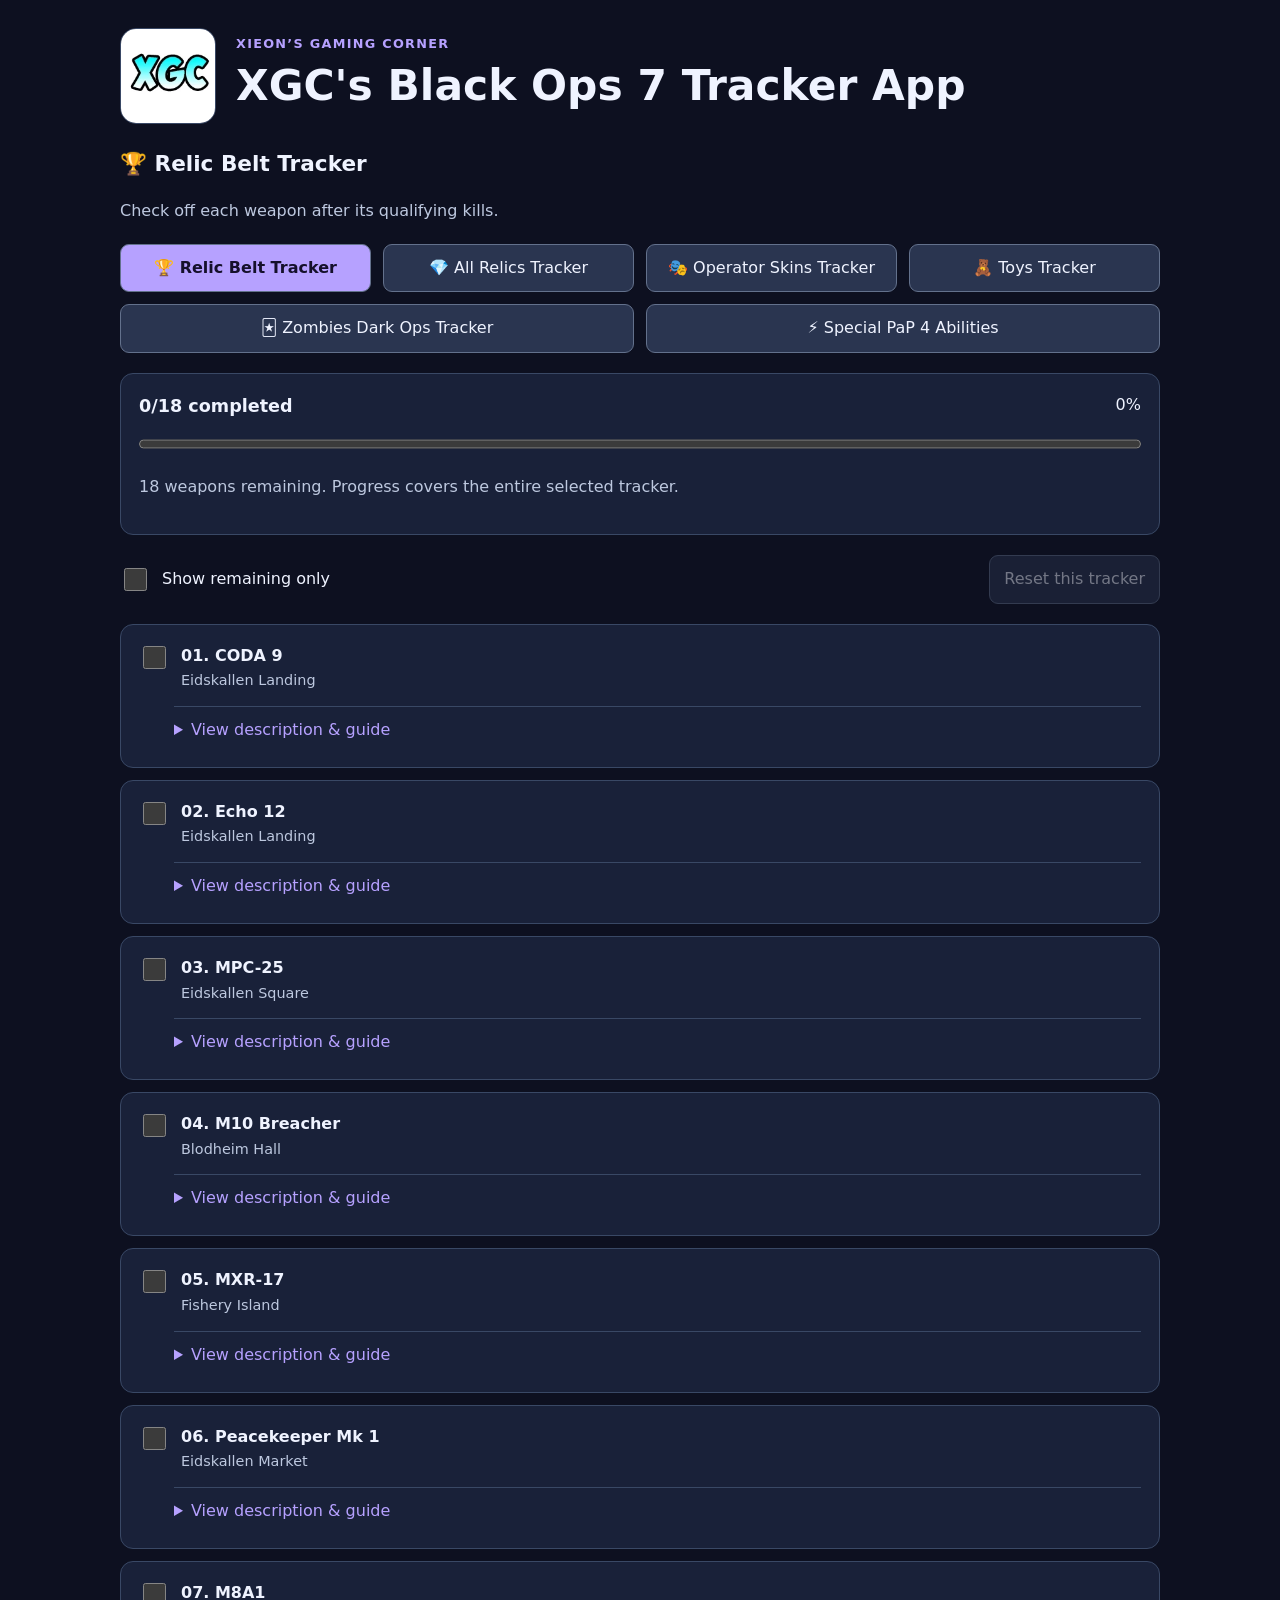
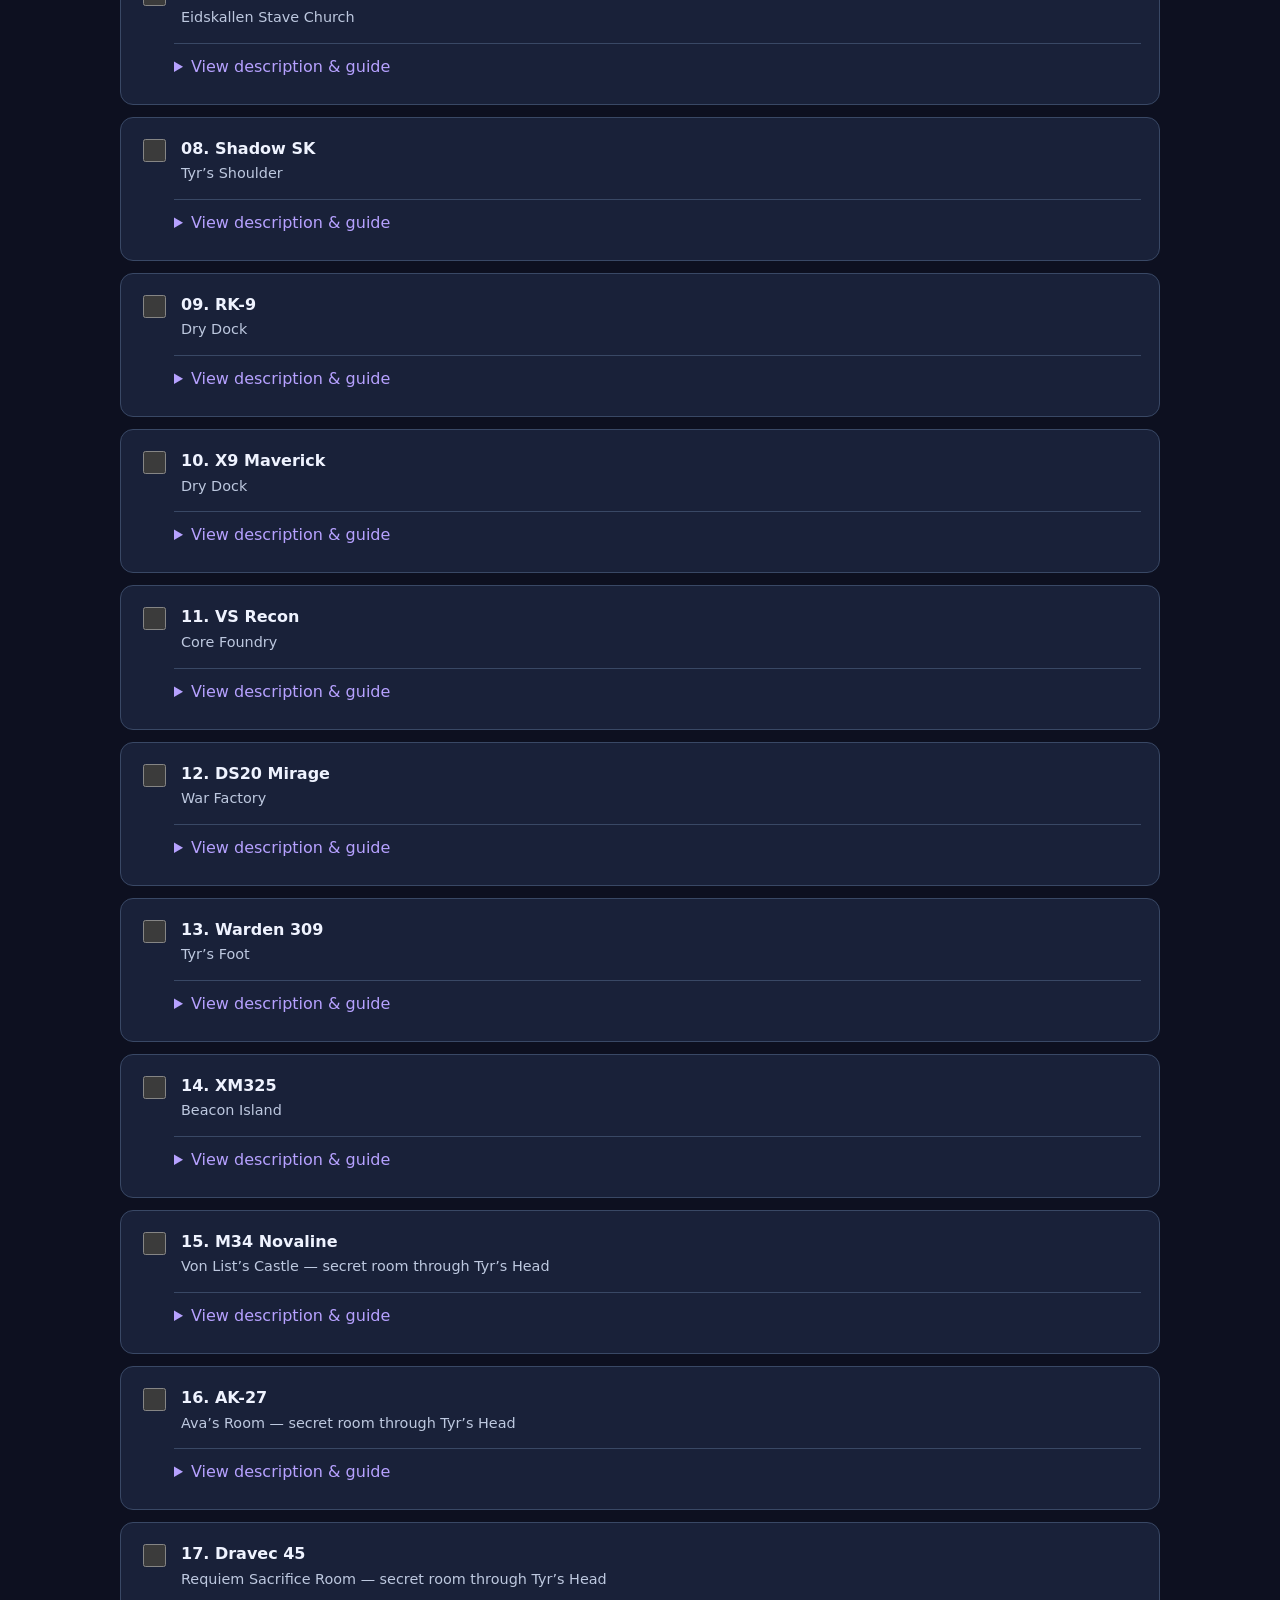
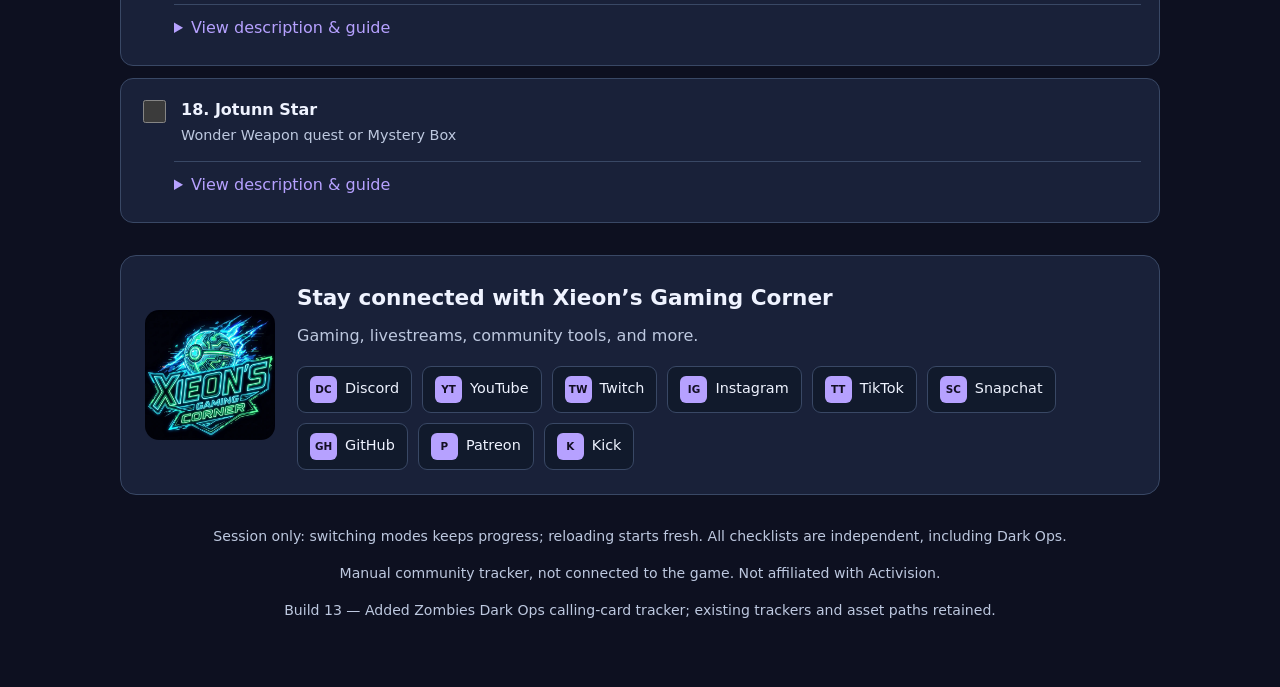
==== commit a5e11f59: "update kick socials" ====
--- a/index.html
+++ b/index.html
@@ -1,10 +1,16 @@
 <!doctype html><html lang="en"><head><meta charset="utf-8"><meta name="viewport" content="width=device-width,initial-scale=1"><meta name="description" content="XGC Black Ops 7 trackers for relics, Wrestling Belt, operator skins and Prestige rewards."><title>XGC's Black Ops 7 Tracker App</title><link rel="icon" type="image/webp" href="./assets/branding/xgc-logo.webp"><style>*{box-sizing:border-box}:root{color-scheme:dark;--bg:#0d1020;--panel:#192139;--line:#394865;--text:#eff3ff;--muted:#bdc8df;--accent:#b6a1ff}body{margin:0;background:var(--bg);color:var(--text);font:16px/1.65 system-ui,sans-serif}main{max-width:1080px;margin:auto;padding:28px 20px 50px}.brand{color:var(--accent);font-weight:800;letter-spacing:.1em;font-size:.8rem}h1{font-size:clamp(1.8rem,5vw,2.7rem);line-height:1.2}p,li{color:var(--muted)}button,select{font:inherit;background:#2a3550;color:var(--text);border:1px solid #63718c;border-radius:9px;padding:10px 14px}button,summary{cursor:pointer}button[aria-pressed=true]{background:var(--accent);color:#15102b;font-weight:750}button:disabled{opacity:.45;cursor:default}nav,.toolbar{display:flex;gap:12px;flex-wrap:wrap;align-items:center;margin:20px 0}nav button{flex:1;min-width:210px}.summary,.item{background:var(--panel);border:1px solid var(--line);border-radius:13px;padding:18px}.summary-top{display:flex;justify-content:space-between;gap:14px}h2{font-size:1.1rem;margin:0}progress{width:100%;height:18px;accent-color:var(--accent);margin-top:14px}input[type=checkbox]{width:23px;height:23px;accent-color:var(--accent);flex-shrink:0}.filter,.item-label{display:flex;align-items:center;gap:12px}.item-label{align-items:flex-start;cursor:pointer;flex:1;min-width:0}.name{display:block;font-weight:750;overflow-wrap:anywhere}.subtitle{display:block;font-size:.9rem;color:var(--muted)}#items{display:grid;gap:12px}details{border-top:1px solid var(--line);margin:13px 0 0 35px;padding-top:10px}summary,a{color:var(--accent)}summary{min-height:32px}.done{border-color:#4d9278}.done .name{text-decoration:line-through;color:var(--muted)}h3{font-size:1rem;margin:20px 0 5px}.trial{border-left:3px solid var(--accent);padding:0 16px;margin:22px 0}.trial h3:first-child{padding-top:12px;font-size:1.2rem}.trial h4{margin:16px 0 4px;font-size:1rem}.trial p{margin:6px 0}li{margin:9px 0}.notice{border-left:3px solid #eac573;background:#25263a;padding:12px 16px}.uncertain{color:#f3d38d}.sources{font-size:.9rem}#reset{margin-left:auto}footer{margin-top:30px;font-size:.88rem;text-align:center}:focus-visible{outline:3px solid #f5cb74;outline-offset:4px}[hidden]{display:none!important}.complete .summary{border-color:#7be0b5}.item-head{display:flex;gap:14px;align-items:flex-start;min-width:0}.relic-art{display:block;flex:0 0 76px;width:76px;height:76px;object-fit:contain;padding:4px;border-radius:9px;background:#11192a}.tier-badge{display:flex;flex-direction:column;align-items:center;gap:3px;flex:0 0 76px;margin:0;font-size:.78rem;color:var(--muted);text-align:center}.portal-art{width:64px;height:64px;object-fit:contain;display:block}.item-label>span{min-width:0}.kind{display:inline-block;font-size:.78rem;border:1px solid var(--line);border-radius:6px;padding:1px 7px;margin-top:6px;color:var(--muted)}.select-filter{display:flex;align-items:center;gap:8px}select{max-width:100%}@media(max-width:550px){main{padding:20px 12px}details{margin-left:0}#reset{width:100%;margin:0}select{max-width:220px}.trial{padding-left:12px}.item-head{gap:8px}.relic-art{flex-basis:48px;width:48px;height:56px;padding:2px}.tier-badge{flex-basis:52px;font-size:.72rem}.portal-art{width:48px;height:48px}.item{padding:13px}}#app-title{font-size:clamp(1.7rem,4.7vw,2.65rem);line-height:1.2;margin:7px 0}#heading{font-size:1.35rem;margin:22px 0 8px}.app-branding{display:flex;gap:20px;align-items:center}.app-logo{width:96px;height:96px;object-fit:contain;flex-shrink:0;border-radius:16px;border:1px solid var(--line);background:var(--panel)}.app-branding>div{min-width:0}.app-branding .brand{margin:0}.community{margin-top:32px;padding:24px;border:1px solid var(--line);border-radius:16px;background:var(--panel);display:grid;grid-template-columns:130px minmax(0,1fr);gap:22px;align-items:center}.community-logo{width:130px;height:130px;object-fit:contain;border-radius:14px}.community h2{font-size:1.35rem}.community p{margin:8px 0 16px}.social-grid{display:flex;flex-wrap:wrap;gap:10px}.social-link,.social-pending{display:inline-flex;align-items:center;gap:8px;border:1px solid var(--line);border-radius:9px;padding:9px 12px;text-decoration:none;background:#111a2c;color:var(--text);font-size:.9rem}.social-link:hover{border-color:var(--accent);background:#24314c}.social-mark{display:inline-grid;place-items:center;border-radius:6px;min-width:27px;height:27px;padding:0 4px;font-size:.65rem;font-weight:850;background:var(--accent);color:#130f24}.social-pending{opacity:.65}.social-pending small{font-size:.72rem}@media(max-width:550px){.app-branding{gap:12px}.app-logo{width:64px;height:64px}.community{grid-template-columns:1fr;padding:18px}.community-logo{width:88px;height:88px}.social-link{flex:1;min-width:125px}.social-grid{gap:8px}}.king-video{margin:16px 0 22px;padding:20px;border:2px solid #eac573;border-radius:12px}.king-video h3{margin-top:0;font-size:1.15rem}.king-video .social-link{font-weight:750;border-color:#eac573}
-</style></head><body><main><header><div class="app-branding"><img class="app-logo" src="./assets/branding/xgc-logo.webp" alt="Xieon's Gaming Corner logo" width="96" height="96"><div><p class="brand">XIEON’S GAMING CORNER</p><h1 id="app-title">XGC's Black Ops 7 Tracker App</h1></div></div><h2 id="heading">🏆 Relic Belt Tracker</h2><p id="intro">Check off each weapon after its qualifying kills.</p></header><nav aria-label="Tracker mode"><button type="button" id="belt-mode" aria-pressed="true">🏆 Relic Belt Tracker</button><button type="button" id="relics-mode" aria-pressed="false">💎 All Relics Tracker</button><button type="button" id="skins-mode" aria-pressed="false">🎭 Operator Skins Tracker</button><button type="button" id="toys-mode" aria-pressed="false">🧸 Toys Tracker</button><button type="button" id="darkops-mode" aria-pressed="false">🃏 Zombies Dark Ops Tracker</button><button type="button" id="pap-mode" aria-pressed="false">⚡ Special PaP 4 Abilities</button></nav><p id="load-error" class="notice" role="alert">The tracker has not initialized. Enable JavaScript if this remains visible.</p><section class="summary" aria-label="Progress"><div class="summary-top"><h2 id="progress-text" aria-live="polite">0/18 completed</h2><span id="percent">0%</span></div><progress id="progress" max="18" value="0" aria-label="Selected tracker completion"></progress><p id="status" role="status"></p></section><div class="toolbar"><label class="filter"><input type="checkbox" id="remaining"> Show remaining only</label><label id="map-control" class="select-filter" hidden>Map <select id="map"><option value="">All maps</option></select></label><label id="operator-control" class="select-filter" hidden>Operator <select id="operator"><option value="">All operators</option></select></label><label id="category-control" class="select-filter" hidden>Category <select id="category"><option value="">All categories</option></select></label><button type="button" id="reset">Reset this tracker</button></div><aside id="shared-note" class="notice" hidden><p>Check off a relic only after completing its trial and receiving the unlock. Opening its portal does not count as completion.</p><p>Follow on-screen instructions and timers. Enemy compositions vary. Recommendations are strategies, not extra requirements; unconfirmed details remain marked. Some portal puzzles need linked walkthroughs for exact locations or cues.</p></aside><aside id="skins-note" class="notice" hidden></aside><section id="items" aria-label="Checklist"></section><p id="empty" hidden>No entries match these filters.</p><noscript>Enable JavaScript to use this tracker.</noscript><section id="pap-panel" aria-label="Special Pack-a-Punch abilities" hidden><div class="toolbar"><button type="button" id="pap-show-all">Show all weapons</button><span id="pap-visible" aria-live="polite"></span></div><p class="notice">Cursed Mode · Tier 4 Pack-a-Punch. Tick “Hide weapon” to remove a weapon from this view. These are owner-supplied testing notes, not independently verified.</p><div id="pap-weapons" style="display:grid;gap:12px"></div><p id="pap-empty" hidden>All weapons are hidden. Use Show all weapons to restore them.</p></section><section id="darkops-panel" hidden aria-label="Zombies Dark Ops calling card tracker">
+</style><style id="darkops-artwork-style">
+#darkops-panel .darkops-artwork{display:block;width:min(100%,480px);height:auto;object-fit:contain;margin:0 0 16px;border:1px solid var(--line,#394865);border-radius:9px;background:#11192a}
+#darkops-panel .darkops-mastery-artwork{margin-top:16px}
+#darkops-panel .darkops-artwork[hidden]{display:none}
+@media(max-width:550px){#darkops-panel .darkops-artwork{width:100%;margin-bottom:12px}}
+</style>
+</head><body><main><header><div class="app-branding"><img class="app-logo" src="./assets/branding/xgc-logo.webp" alt="Xieon's Gaming Corner logo" width="96" height="96"><div><p class="brand">XIEON’S GAMING CORNER</p><h1 id="app-title">XGC's Black Ops 7 Tracker App</h1></div></div><h2 id="heading">🏆 Relic Belt Tracker</h2><p id="intro">Check off each weapon after its qualifying kills.</p></header><nav aria-label="Tracker mode"><button type="button" id="belt-mode" aria-pressed="true">🏆 Relic Belt Tracker</button><button type="button" id="relics-mode" aria-pressed="false">💎 All Relics Tracker</button><button type="button" id="skins-mode" aria-pressed="false">🎭 Operator Skins Tracker</button><button type="button" id="toys-mode" aria-pressed="false">🧸 Toys Tracker</button><button type="button" id="darkops-mode" aria-pressed="false">🃏 Zombies Dark Ops Tracker</button><button type="button" id="pap-mode" aria-pressed="false">⚡ Special PaP 4 Abilities</button></nav><p id="load-error" class="notice" role="alert">The tracker has not initialized. Enable JavaScript if this remains visible.</p><section class="summary" aria-label="Progress"><div class="summary-top"><h2 id="progress-text" aria-live="polite">0/18 completed</h2><span id="percent">0%</span></div><progress id="progress" max="18" value="0" aria-label="Selected tracker completion"></progress><p id="status" role="status"></p></section><div class="toolbar"><label class="filter"><input type="checkbox" id="remaining"> Show remaining only</label><label id="map-control" class="select-filter" hidden>Map <select id="map"><option value="">All maps</option></select></label><label id="operator-control" class="select-filter" hidden>Operator <select id="operator"><option value="">All operators</option></select></label><label id="category-control" class="select-filter" hidden>Category <select id="category"><option value="">All categories</option></select></label><button type="button" id="reset">Reset this tracker</button></div><aside id="shared-note" class="notice" hidden><p>Check off a relic only after completing its trial and receiving the unlock. Opening its portal does not count as completion.</p><p>Follow on-screen instructions and timers. Enemy compositions vary. Recommendations are strategies, not extra requirements; unconfirmed details remain marked. Some portal puzzles need linked walkthroughs for exact locations or cues.</p></aside><aside id="skins-note" class="notice" hidden></aside><section id="items" aria-label="Checklist"></section><p id="empty" hidden>No entries match these filters.</p><noscript>Enable JavaScript to use this tracker.</noscript><section id="pap-panel" aria-label="Special Pack-a-Punch abilities" hidden><div class="toolbar"><button type="button" id="pap-show-all">Show all weapons</button><span id="pap-visible" aria-live="polite"></span></div><p class="notice">Cursed Mode · Tier 4 Pack-a-Punch. Tick “Hide weapon” to remove a weapon from this view. These are owner-supplied testing notes, not independently verified.</p><div id="pap-weapons" style="display:grid;gap:12px"></div><p id="pap-empty" hidden>All weapons are hidden. Use Show all weapons to restore them.</p></section><section id="darkops-panel" hidden aria-label="Zombies Dark Ops calling card tracker">
 <p class="notice">Community checklist imported from the accompanying challenge list, not verified against your account. † marks provisional calling-card names. Chronomancer has conflicting requirements. The expired beta card is optional and excluded from active progress. No calling-card artwork is included.</p>
 <div class="summary"><div class="summary-top"><h2 id="darkops-progress" aria-live="polite"></h2><span id="darkops-percent"></span></div><progress id="darkops-bar" max="44" value="0" aria-label="Dark Ops active checklist completion"></progress><p id="darkops-master"></p></div>
 <div class="toolbar"><label class="select-filter">Map / mode <select id="darkops-group"><option value="">All maps / modes</option></select></label><label class="filter"><input id="darkops-remaining" type="checkbox">Show remaining only</label><label class="filter"><input id="darkops-beta" type="checkbox">Include expired beta</label><button id="darkops-reset" type="button">Reset Dark Ops</button></div>
 <div id="darkops-items" style="display:grid;gap:12px"></div><p id="darkops-empty" hidden>No entries match these filters.</p>
-<p class="sources">Challenge references: <a href="https://www.zombiescodex.com/reference/dark-ops-challenges/" target="_blank" rel="noopener noreferrer">Zombies Codex</a> · <a href="https://www.windowscentral.com/gaming/here-are-all-of-the-call-of-duty-black-ops-7-dark-ops-challenges-and-the-rewards-you-can-get" target="_blank" rel="noopener noreferrer">Windows Central</a> · <a href="https://www.pcgamesn.com/call-of-duty-black-ops-7/dark-ops-challenges" target="_blank" rel="noopener noreferrer">PCGamesN</a></p></section><section class="community" aria-labelledby="community-title"><img class="community-logo" src="./assets/branding/xgc-community.webp" alt="XGC community artwork" width="130" height="130" loading="lazy"><div><h2 id="community-title">Stay connected with Xieon’s Gaming Corner</h2><p>Gaming, livestreams, community tools, and more.</p><div class="social-grid"><a class="social-link" href="https://discord.gg/Xieon" target="_blank" rel="noopener noreferrer"><span class="social-mark" aria-hidden="true">DC</span>Discord</a><a class="social-link" href="https://youtube.com/@XieonsGamingCorner" target="_blank" rel="noopener noreferrer"><span class="social-mark" aria-hidden="true">YT</span>YouTube</a><a class="social-link" href="https://twitch.tv/Xieon" target="_blank" rel="noopener noreferrer"><span class="social-mark" aria-hidden="true">TW</span>Twitch</a><a class="social-link" href="https://instagram.com/XieonsGamingCorner" target="_blank" rel="noopener noreferrer"><span class="social-mark" aria-hidden="true">IG</span>Instagram</a><a class="social-link" href="https://www.tiktok.com/@xieon_xgc" target="_blank" rel="noopener noreferrer"><span class="social-mark" aria-hidden="true">TT</span>TikTok</a><a class="social-link" href="https://www.snapchat.com/@xieon_gaming" target="_blank" rel="noopener noreferrer"><span class="social-mark" aria-hidden="true">SC</span>Snapchat</a><a class="social-link" href="https://github.com/Xieons-Gaming-Corner" target="_blank" rel="noopener noreferrer"><span class="social-mark" aria-hidden="true">GH</span>GitHub</a><a class="social-link" href="https://www.patreon.com/cw/XieonsGamingCorner" target="_blank" rel="noopener noreferrer"><span class="social-mark" aria-hidden="true">P</span>Patreon</a><span class="social-pending"><span class="social-mark" aria-hidden="true">K</span>Kick <small>link pending</small></span></div></div></section><footer><p>Session only: switching modes keeps progress; reloading starts fresh. All checklists are independent, including Dark Ops.</p><p>Manual community tracker, not connected to the game. Not affiliated with Activision.</p><p>Build 13 — Added Zombies Dark Ops calling-card tracker; existing trackers and asset paths retained.</p></footer></main><script>(()=>{'use strict';
+<p class="sources">Challenge references: <a href="https://www.zombiescodex.com/reference/dark-ops-challenges/" target="_blank" rel="noopener noreferrer">Zombies Codex</a> · <a href="https://www.windowscentral.com/gaming/here-are-all-of-the-call-of-duty-black-ops-7-dark-ops-challenges-and-the-rewards-you-can-get" target="_blank" rel="noopener noreferrer">Windows Central</a> · <a href="https://www.pcgamesn.com/call-of-duty-black-ops-7/dark-ops-challenges" target="_blank" rel="noopener noreferrer">PCGamesN</a></p></section><section class="community" aria-labelledby="community-title"><img class="community-logo" src="./assets/branding/xgc-community.webp" alt="XGC community artwork" width="130" height="130" loading="lazy"><div><h2 id="community-title">Stay connected with Xieon’s Gaming Corner</h2><p>Gaming, livestreams, community tools, and more.</p><div class="social-grid"><a class="social-link" href="https://discord.gg/Xieon" target="_blank" rel="noopener noreferrer"><span class="social-mark" aria-hidden="true">DC</span>Discord</a><a class="social-link" href="https://youtube.com/@XieonsGamingCorner" target="_blank" rel="noopener noreferrer"><span class="social-mark" aria-hidden="true">YT</span>YouTube</a><a class="social-link" href="https://twitch.tv/Xieon" target="_blank" rel="noopener noreferrer"><span class="social-mark" aria-hidden="true">TW</span>Twitch</a><a class="social-link" href="https://instagram.com/XieonsGamingCorner" target="_blank" rel="noopener noreferrer"><span class="social-mark" aria-hidden="true">IG</span>Instagram</a><a class="social-link" href="https://www.tiktok.com/@xieon_xgc" target="_blank" rel="noopener noreferrer"><span class="social-mark" aria-hidden="true">TT</span>TikTok</a><a class="social-link" href="https://www.snapchat.com/@xieon_gaming" target="_blank" rel="noopener noreferrer"><span class="social-mark" aria-hidden="true">SC</span>Snapchat</a><a class="social-link" href="https://github.com/Xieons-Gaming-Corner" target="_blank" rel="noopener noreferrer"><span class="social-mark" aria-hidden="true">GH</span>GitHub</a><a class="social-link" href="https://www.patreon.com/cw/XieonsGamingCorner" target="_blank" rel="noopener noreferrer"><span class="social-mark" aria-hidden="true">P</span>Patreon</a><a class="social-link" href="https://kick.com/xieon" target="_blank" rel="noopener noreferrer"><span class="social-mark" aria-hidden="true">K</span>Kick</a></div></div></section><footer><p>Session only: switching modes keeps progress; reloading starts fresh. All checklists are independent, including Dark Ops.</p><p>Manual community tracker, not connected to the game. Not affiliated with Activision.</p><p>Build 13 — Added Zombies Dark Ops calling-card tracker; existing trackers and asset paths retained.</p></footer></main><script>(()=>{'use strict';
 const WEAPONS=[["CODA 9", "Eidskallen Landing"], ["Echo 12", "Eidskallen Landing"], ["MPC-25", "Eidskallen Square"], ["M10 Breacher", "Blodheim Hall"], ["MXR-17", "Fishery Island"], ["Peacekeeper Mk 1", "Eidskallen Market"], ["M8A1", "Eidskallen Stave Church"], ["Shadow SK", "Tyr’s Shoulder"], ["RK-9", "Dry Dock"], ["X9 Maverick", "Dry Dock"], ["VS Recon", "Core Foundry"], ["DS20 Mirage", "War Factory"], ["Warden 309", "Tyr’s Foot"], ["XM325", "Beacon Island"], ["M34 Novaline", "Von List’s Castle — secret room through Tyr’s Head"], ["AK-27", "Ava’s Room — secret room through Tyr’s Head"], ["Dravec 45", "Requiem Sacrifice Room — secret room through Tyr’s Head"], ["Jotunn Star", "Wonder Weapon quest or Mystery Box"]],RELICS=[{"id": "relic-0", "name": "Lawyer’s Pen", "map": "Ashes of the Damned", "tier": "Grim", "effect": "Shock Mimic props appear around the map.", "portal": ["Reach round 20.", "Light red candles in the fog cabin, Ashwood Jugger-Nog room, and farm house with Napalm Burst or Molotovs.", "Find the portal near the barn."], "objective": "Complete four waves of Shock Mimics, including HVTs.", "modifier": "Shock Mimics replace normal opposition.", "preparation": "Bring an upgraded single-target weapon and full ammunition.", "strategy": ["Avoid grabs and preserve an escape route.", "Separate HVT Mimics rather than letting several surround you."], "notes": "Electrical bursts can destroy equipment; do not rely on deployed equipment alone.", "sources": [["Relic wiki", "https://callofduty.fandom.com/wiki/Relic"], ["Community trial guide", "https://www.reddit.com/r/CODZombies/comments/1th5arj/complete_bo7_cursed_relics_solo_guide_no_bs/"], ["Unlock walkthroughs", "https://gamerant.com/black-ops-7-zombies-all-relics-effects-locations/"]]}, {"id": "relic-1", "name": "Dragon Wings", "map": "Ashes of the Damned", "tier": "Grim", "effect": "Normal power-up drops are disabled.", "portal": ["Reach round 20.", "Take the Vandorn Farm jump pad toward Janus Towers.", "Shoot three purple portals during the jump."], "objective": "Complete four waves.", "modifier": "Power-up pickups damage you and do not activate.", "preparation": "Refill ammunition and armor; do not rely on Max Ammo.", "strategy": ["Fight in open space and track power-up drops.", "Route around drops during retreats."], "notes": "Documented ordinary waves: first and third; HVT encounters: second and fourth. Treat every power-up as a hazard.", "sources": [["Relic wiki", "https://callofduty.fandom.com/wiki/Relic"], ["Community trial guide", "https://www.reddit.com/r/CODZombies/comments/1th5arj/complete_bo7_cursed_relics_solo_guide_no_bs/"], ["Unlock walkthroughs", "https://gamerant.com/black-ops-7-zombies-all-relics-effects-locations/"]]}, {"id": "relic-2", "name": "Teddy Bear", "map": "Ashes of the Damned", "tier": "Grim", "effect": "Round delays are reduced.", "portal": ["Equip Aether Shroud and obtain the Necrofluid Gauntlet.", "Shoot ten hidden Mister Peeks parts while using Aether Shroud; the Exit 115 part requires round 20.", "Consult the linked walkthrough for all part locations."], "objective": "Complete four combat waves.", "modifier": "Each shot costs 100 Essence.", "preparation": "Bring a substantial Essence reserve and an efficient upgraded weapon.", "strategy": ["Prioritize accurate shots instead of spraying.", "Group enemies before attacks that hit several targets."], "notes": "Rapid fire drains Essence quickly. Unverified: behavior at zero Essence; do not assume free firing or automatic failure.", "sources": [["Relic wiki", "https://callofduty.fandom.com/wiki/Relic"], ["Community trial guide", "https://www.reddit.com/r/CODZombies/comments/1th5arj/complete_bo7_cursed_relics_solo_guide_no_bs/"], ["Unlock walkthroughs", "https://gamerant.com/black-ops-7-zombies-all-relics-effects-locations/"]]}, {"id": "relic-3", "name": "Vril Sphere", "map": "Ashes of the Damned", "tier": "Sinister", "effect": "You can carry only four perks.", "portal": ["Start at Tier I or higher and reach round 40.", "Kill a Doppelghast with a jump pad.", "Find the Zarya Cosmodrome portal."], "objective": "Complete five waves, including HVTs.", "modifier": "Purchases are disabled.", "preparation": "Buy upgrades, ammunition, armor, equipment and scorestreaks before entry.", "strategy": ["Use regular weapons for routine enemies.", "Save limited-use tools for HVTs."], "notes": "The detailed wiki states no purchases; an older summary describes the restriction less consistently. Do not label this simply a no-perks trial.", "sources": [["Relic wiki", "https://callofduty.fandom.com/wiki/Relic"], ["Community trial guide", "https://www.reddit.com/r/CODZombies/comments/1th5arj/complete_bo7_cursed_relics_solo_guide_no_bs/"], ["Unlock walkthroughs", "https://gamerant.com/black-ops-7-zombies-all-relics-effects-locations/"]]}, {"id": "relic-4", "name": "Samantha’s Drawing", "map": "Ashes of the Damned", "tier": "Sinister", "effect": "Weapons change each round, retaining upgrades.", "portal": ["Start at Tier I or higher.", "Feed Chompy weapons of every rarity from Common to Legendary.", "At round 40 or later, feed Chompy a Ray Gun."], "objective": "Complete five waves of zombies and HVTs.", "modifier": "Ammo caches and Max Ammo power-ups are disabled.", "preparation": "Fill ammunition reserves and bring multiple damage options.", "strategy": ["Use efficient attacks for regular enemies.", "Save high-damage ammunition for HVTs and valid damage windows."], "notes": "Do not rely on buying ammo or Max Ammo. Unverified: which ammunition GobbleGums bypass the restriction, if any.", "sources": [["Relic wiki", "https://callofduty.fandom.com/wiki/Relic"], ["Community trial guide", "https://www.reddit.com/r/CODZombies/comments/1th5arj/complete_bo7_cursed_relics_solo_guide_no_bs/"], ["Unlock walkthroughs", "https://gamerant.com/black-ops-7-zombies-all-relics-effects-locations/"]]}, {"id": "relic-5", "name": "Focusing Stone", "map": "Ashes of the Damned", "tier": "Sinister", "effect": "Self-Revive Kits are disabled.", "portal": ["Start at Tier I or higher and reach round 40.", "Melee-kill a Zursa for a wine bottle and earn a Legendary T.E.D.D. Task reward.", "Observe and repeat the bottle sequence at the Blackwater Lake cabin.", "See the linked guide for setup and sequence cues."], "objective": "Complete the trial after temporarily surrendering Essence.", "modifier": "Existing Essence is taken away; you can earn new Essence in combat.", "preparation": "Purchase essential upgrades and supplies before entry.", "strategy": ["Begin with owned equipment.", "Use newly earned Essence for available purchases."], "notes": "Surrendered Essence reportedly returns after success. Unverified: wave count.", "sources": [["Relic wiki", "https://callofduty.fandom.com/wiki/Relic"], ["Community trial guide", "https://www.reddit.com/r/CODZombies/comments/1th5arj/complete_bo7_cursed_relics_solo_guide_no_bs/"], ["Unlock walkthroughs", "https://gamerant.com/black-ops-7-zombies-all-relics-effects-locations/"]]}, {"id": "relic-6", "name": "Bus", "map": "Ashes of the Damned", "tier": "Wicked", "effect": "Enemies regenerate health.", "portal": ["Start at Tier II or higher and reach round 60.", "Complete a full round using traps without firing or meleeing."], "objective": "Use zombies to kill other zombies.", "modifier": "Direct player damage cannot eliminate enemies; zombie-on-zombie damage is required.", "preparation": "Equip Brain Rot and a suitable weapon.", "strategy": ["Convert a zombie and bring targets within its reach.", "Keep a manageable group without trapping yourself."], "notes": "Firing applies Brain Rot, not a bypass for direct kills. Unverified: wave count and HVT conversion interactions.", "sources": [["Relic wiki", "https://callofduty.fandom.com/wiki/Relic"], ["Community trial guide", "https://www.reddit.com/r/CODZombies/comments/1th5arj/complete_bo7_cursed_relics_solo_guide_no_bs/"], ["Unlock walkthroughs", "https://gamerant.com/black-ops-7-zombies-all-relics-effects-locations/"]]}, {"id": "relic-7", "name": "Dragon", "map": "Ashes of the Damned", "tier": "Wicked", "effect": "Ammo caches are disabled.", "portal": ["Start at Tier II or higher.", "Complete the main quest at round 60 or above.", "Find the Blackwater Lake portal."], "objective": "Clear the trial using explosive damage.", "modifier": "Only explosives kill enemies; Necrofluid Gauntlet explosive attacks are documented as valid.", "preparation": "Bring upgraded explosives, ammunition, and protection against self-inflicted explosions where available.", "strategy": ["Group targets before firing.", "Save ammunition for tougher targets."], "notes": "Upgraded conventional bullets do not bypass the rule. Unverified: wave count.", "sources": [["Relic wiki", "https://callofduty.fandom.com/wiki/Relic"], ["Community trial guide", "https://www.reddit.com/r/CODZombies/comments/1th5arj/complete_bo7_cursed_relics_solo_guide_no_bs/"], ["Unlock walkthroughs", "https://gamerant.com/black-ops-7-zombies-all-relics-effects-locations/"]]}, {"id": "relic-8", "name": "Blood Vials", "map": "Ashes of the Damned", "tier": "Wicked", "effect": "Augments are disabled.", "portal": ["Start at Tier II or higher.", "Answer the red telephone five times at ten-round intervals in one run.", "First eligible ring is disputed; listen from round 10 onward."], "objective": "Clear the combat trial with reduced damage.", "modifier": "Player damage is halved.", "preparation": "Upgrade weapons and stock ammunition for longer fights.", "strategy": ["Aim for weak points.", "Finish dangerous targets before spreading damage."], "notes": "Expect longer kill times and keep more distance. Unverified: wave count.", "sources": [["Relic wiki", "https://callofduty.fandom.com/wiki/Relic"], ["Community trial guide", "https://www.reddit.com/r/CODZombies/comments/1th5arj/complete_bo7_cursed_relics_solo_guide_no_bs/"], ["Unlock walkthroughs", "https://gamerant.com/black-ops-7-zombies-all-relics-effects-locations/"]]}, {"id": "relic-9", "name": "Gong", "map": "Astra Malorum", "tier": "Grim", "effect": "Field Upgrade begins charged but recharges only through Full Power.", "portal": ["Reach round 20 with Tesla Storm and Dead Wire.", "Lead the lightning-rod zombie to the three lightbulb doorways.", "Apply Dead Wire and Tesla Storm at each; consult references for doorway positions."], "objective": "Complete four waves of zombies and HVTs.", "modifier": "Only electrical damage works; the wiki reports weapons equipped with Dead Wire qualify.", "preparation": "Equip Dead Wire and have Tesla Storm available.", "strategy": ["Use an electrically qualified weapon for dependable damage.", "Do not rely solely on Field Upgrade uptime."], "notes": "Do not enter with only a non-electrical upgraded weapon.", "sources": [["Relic wiki", "https://callofduty.fandom.com/wiki/Relic"], ["Community trial guide", "https://www.reddit.com/r/CODZombies/comments/1th5arj/complete_bo7_cursed_relics_solo_guide_no_bs/"], ["Unlock walkthroughs", "https://gamerant.com/black-ops-7-zombies-all-relics-effects-locations/"]]}, {"id": "relic-10", "name": "Seed", "map": "Astra Malorum", "tier": "Grim", "effect": "Mystery Box is disabled.", "portal": ["At round 20, find the Common pistol at a possible spawn.", "Kill a number of zombies equal to the current round with it during that round.", "Consult references for six possible pistol spawns."], "objective": "Complete four waves with the supplied Pack-a-Punch I pistol.", "modifier": "You are restricted to the pistol; its Pack-a-Punch level cannot be increased.", "preparation": "Prepare to use a pistol instead of your usual primary.", "strategy": ["Aim for weak points and keep distance from Mimics.", "Avoid emptying a magazine while cornered."], "notes": "Documented ordinary/Mimic waves: first and third; HVT Mimics: second and fourth. Pistol rarity can reportedly still be raised at the Arsenal.", "sources": [["Relic wiki", "https://callofduty.fandom.com/wiki/Relic"], ["Community trial guide", "https://www.reddit.com/r/CODZombies/comments/1th5arj/complete_bo7_cursed_relics_solo_guide_no_bs/"], ["Unlock walkthroughs", "https://gamerant.com/black-ops-7-zombies-all-relics-effects-locations/"]]}, {"id": "relic-11", "name": "Spider Fang", "map": "Astra Malorum", "tier": "Sinister", "effect": "Perk prices do not decrease.", "portal": ["Start at Tier I or higher and reach round 40.", "Have Wisp Tea actively targeting O.S.C.A.R.", "Deliver the finishing melee hit and find the Library portal."], "objective": "Complete five waves without perks.", "modifier": "Perks are disabled or removed; other utilities remain available.", "preparation": "Bring upgraded weapons and equipment; do not rely on perk-based health, movement, reload speed or explosive protection.", "strategy": ["Keep escape routes open.", "The wiki recommends Apogee Annihilator for tougher targets."], "notes": "Reported enemies include Mimics, Uber Klaus and O.S.C.A.R., including HVTs. Compositions may vary; usual perk survivability does not apply.", "sources": [["Relic wiki", "https://callofduty.fandom.com/wiki/Relic"], ["Community trial guide", "https://www.reddit.com/r/CODZombies/comments/1th5arj/complete_bo7_cursed_relics_solo_guide_no_bs/"], ["Unlock walkthroughs", "https://gamerant.com/black-ops-7-zombies-all-relics-effects-locations/"]]}, {"id": "relic-12", "name": "Matryoshka Doll", "map": "Astra Malorum", "tier": "Sinister", "effect": "Salvage drops are reduced.", "portal": ["Start at Tier I or higher and reach round 40.", "Go to Mars and use C4 at meat pieces around the central circle.", "Earn explosive kills; see the reference for placements."], "objective": "Eliminate enemies using Field Upgrade damage.", "modifier": "Ordinary weapon damage does not satisfy the restriction.", "preparation": "Choose a damaging Field Upgrade and enter charged.", "strategy": ["Group enemies before activation to maximize qualifying kills."], "notes": "Utility-only upgrades may leave no practical killing method. Unverified: wave count, charge supply and qualifying upgrades/secondary damage interactions.", "sources": [["Relic wiki", "https://callofduty.fandom.com/wiki/Relic"], ["Community trial guide", "https://www.reddit.com/r/CODZombies/comments/1th5arj/complete_bo7_cursed_relics_solo_guide_no_bs/"], ["Unlock walkthroughs", "https://gamerant.com/black-ops-7-zombies-all-relics-effects-locations/"]]}, {"id": "relic-13", "name": "Golden Spork", "map": "Astra Malorum", "tier": "Wicked", "effect": "Enemies deal double damage.", "portal": ["Start at Tier II or higher and reach round 60.", "Gather zombies at the Machina Astralis ritual circle.", "Use the Mangler Cannon through the Mars portal to kill at least ten zombies."], "objective": "Clear the trial while hip-firing.", "modifier": "Enemies take qualifying damage only while you fire from the hip.", "preparation": "Bring a weapon controllable and effective without aiming down sights.", "strategy": ["Keep useful hip-fire range and room to retreat."], "notes": "Do not reflexively aim down sights at HVTs. Unverified: wave count and non-firearm damage interactions.", "sources": [["Relic wiki", "https://callofduty.fandom.com/wiki/Relic"], ["Community trial guide", "https://www.reddit.com/r/CODZombies/comments/1th5arj/complete_bo7_cursed_relics_solo_guide_no_bs/"], ["Unlock walkthroughs", "https://gamerant.com/black-ops-7-zombies-all-relics-effects-locations/"]]}, {"id": "relic-14", "name": "Civil Protector Head", "map": "Astra Malorum", "tier": "Wicked", "effect": "You lose a perk every 100 kills.", "portal": ["Start at Tier II or higher and reach round 60.", "Use Energy Mine at Ol’ Tessie to reveal the light sequence.", "Use PhD Flopper beneath Museum chandeliers in that order.", "See the reference for sequence cues."], "objective": "Complete six waves of zombies and HVTs.", "modifier": "Zombies sprint at maximum speed.", "preparation": "Bring crowd control, upgraded weapons and emergency escape support.", "strategy": ["Follow a planned route and clear space ahead before turning to fire.", "Control crowds before being surrounded."], "notes": "Slow training patterns are less forgiving; treat every spawn as an immediate threat.", "sources": [["Relic wiki", "https://callofduty.fandom.com/wiki/Relic"], ["Community trial guide", "https://www.reddit.com/r/CODZombies/comments/1th5arj/complete_bo7_cursed_relics_solo_guide_no_bs/"], ["Unlock walkthroughs", "https://gamerant.com/black-ops-7-zombies-all-relics-effects-locations/"]]}, {"id": "relic-15", "name": "Rocket", "map": "Paradox Junction", "tier": "Grim", "effect": "Scorestreaks are disabled.", "portal": ["Brain Rot and pet a friendly Rad-Hound on normal Nuketown.", "Also pet a friendly sentry D.A.W.G. on destroyed Nuketown; perform the round-gated interaction after round 20."], "objective": "Exploit elemental weaknesses to eliminate enemies.", "modifier": "Only the element an enemy is weak against deals qualifying damage.", "preparation": "Arrange multiple elemental damage types.", "strategy": ["Identify the target, apply the matching element and confirm damage."], "notes": "One powerful element cannot replace required matchups. Unverified: wave count, complete elemental matchup table and alternate elemental damage interactions.", "sources": [["Relic wiki", "https://callofduty.fandom.com/wiki/Relic"], ["Community trial guide", "https://www.reddit.com/r/CODZombies/comments/1th5arj/complete_bo7_cursed_relics_solo_guide_no_bs/"], ["Unlock walkthroughs", "https://gamerant.com/black-ops-7-zombies-all-relics-effects-locations/"]]}, {"id": "relic-16", "name": "Summoning Key", "map": "Paradox Junction", "tier": "Sinister", "effect": "Zombies explode on death, damaging nearby players.", "portal": ["Start at Tier I or higher.", "Use a grenade at the Green House chimney for the collar and Brain Rot a Rad-Hound for the tennis ball.", "At round 40 or later, down yourself in the Green House backyard for the grave interaction. Arrange revival support first."], "objective": "Kill required enemies before the timer expires.", "modifier": "Timed elimination rather than unrestricted survival.", "preparation": "Bring full ammunition and burst damage for high-health targets.", "strategy": ["Watch the timer.", "Avoid leaving difficult targets until the final seconds."], "notes": "Failure: required enemies remain when time expires. Unverified: exact timers, wave count and fixed composition.", "sources": [["Relic wiki", "https://callofduty.fandom.com/wiki/Relic"], ["Community trial guide", "https://www.reddit.com/r/CODZombies/comments/1th5arj/complete_bo7_cursed_relics_solo_guide_no_bs/"], ["Unlock walkthroughs", "https://gamerant.com/black-ops-7-zombies-all-relics-effects-locations/"]]}, {"id": "relic-17", "name": "Mangler Helmet", "map": "Paradox Junction", "tier": "Wicked", "effect": "Arsenal is disabled.", "portal": ["Start at Tier II or higher with the Mister Peeks Field Upgrade.", "Use it at Mystery Boxes in both Nuketown versions to take figures.", "Place figures on the Yellow House mailbox.", "At round 60, melee the red-mouth Shock Mimic."], "objective": "Survive six waves.", "modifier": "Reduced health and no armor.", "preparation": "Bring upgraded weapons, crowd control and escape support. The community guide recommends Ray Gun Mark II or Sundergat.", "strategy": ["Fight at range and reposition early.", "Control enemies before contact."], "notes": "Do not rely on taking a hit to push through a group. Unverified: exact health cap and dependable wave composition.", "sources": [["Relic wiki", "https://callofduty.fandom.com/wiki/Relic"], ["Community trial guide", "https://www.reddit.com/r/CODZombies/comments/1th5arj/complete_bo7_cursed_relics_solo_guide_no_bs/"], ["Unlock walkthroughs", "https://gamerant.com/black-ops-7-zombies-all-relics-effects-locations/"]]}, {"id": "relic-18", "name": "Power Switch", "map": "Totenreich", "tier": "Grim", "effect": "Equipment randomizes each round.", "portal": ["Count deer heads at four statues.", "Throw Combat Axes at matching pelts in Blodheim Hall from lowest count to highest."], "objective": "Eliminate enemies with traps.", "modifier": "Only trap kills count.", "preparation": "Learn a safe trap route and reserve activation resources.", "strategy": ["Group targets and lead them through an active trap.", "Reposition during cooldowns."], "notes": "Weapons do not replace trap kills. Unverified: wave count and environmental damage exceptions.", "sources": [["Relic wiki", "https://callofduty.fandom.com/wiki/Relic"], ["Community trial guide", "https://www.reddit.com/r/CODZombies/comments/1th5arj/complete_bo7_cursed_relics_solo_guide_no_bs/"], ["Unlock walkthroughs", "https://gamerant.com/black-ops-7-zombies-all-relics-effects-locations/"]]}, {"id": "relic-19", "name": "Wrestling Belt", "map": "Totenreich", "tier": "Grim", "effect": "Weapon wall-buys randomize each round.", "portal": ["Pick up the lighthouse Mister Peeks magazine BEFORE collecting Jotunn Star.", "Buy all 17 wall weapons from their wall-buys and earn 50 qualifying kills with each.", "Earn 50 Jotunn Star kills; use the Belt Tracker for all 18 requirements.", "After Mister Peeks laughs, find the portal near Eidskallen Square Arsenal."], "objective": "Complete four waves including HVTs.", "modifier": "All weapons are removed at the end of each wave.", "preparation": "Reserve plenty of Essence for repeated weapon purchases and upgrades.", "strategy": ["Clear the opening wave.", "Obtain replacement weapons after yours disappear.", "Upgrade the replacement loadout as needed.", "Repeat until all four waves are complete."], "notes": "Do not spend the entire reserve on your opening loadout; several replacements must be funded.", "sources": [["Wrestling Belt trial", "https://codzombiessolver.com/cursed/wrestlers-belt"], ["Relic wiki", "https://callofduty.fandom.com/wiki/Relic"], ["Community trial guide", "https://www.reddit.com/r/CODZombies/comments/1th5arj/complete_bo7_cursed_relics_solo_guide_no_bs/"], ["Unlock walkthroughs", "https://gamerant.com/black-ops-7-zombies-all-relics-effects-locations/"]]}, {"id": "relic-20", "name": "Stuffed Elephant", "map": "Totenreich", "tier": "Sinister", "effect": "Health regeneration takes longer to begin.", "portal": ["Start at Tier I or higher.", "Reach round 40 without perks.", "Find the portal behind Jugger-Nog on Fishery Island."], "objective": "Find cursed eggs and kill the HVT before time expires.", "modifier": "Timed search-and-kill challenge.", "preparation": "Learn the area and bring strong HVT damage.", "strategy": ["Search immediately and complete the egg objective.", "Leave time for the HVT; avoid incidental fights unless they obstruct progress."], "notes": "Failure: timer expires before objectives are met. Unverified: egg count, timer, spawn pool and number of stages.", "sources": [["Relic wiki", "https://callofduty.fandom.com/wiki/Relic"], ["Community trial guide", "https://www.reddit.com/r/CODZombies/comments/1th5arj/complete_bo7_cursed_relics_solo_guide_no_bs/"], ["Unlock walkthroughs", "https://gamerant.com/black-ops-7-zombies-all-relics-effects-locations/"]]}, {"id": "relic-21", "name": "Dancing Arnie", "map": "Totenreich", "tier": "Sinister", "effect": "Perk machines dispense random perks.", "portal": ["Start at Tier I or higher.", "Complete the Blodheim Hall pot quest with pot, beer, Chilly Chunks, lobster and special-round fish.", "Feed Mister Peeks souls using Jotunn Star.", "Soul count is disputed; follow the completion cue. See references for ingredients."], "objective": "Clear enemies using melee.", "modifier": "Only melee kills satisfy the challenge.", "preparation": "Upgrade melee and prepare a way to create space.", "strategy": ["Keep enemies in front and attack at reach limits.", "Break contact when the group becomes dense."], "notes": "Do not assume Jotunn Star ranged attacks qualify. Unverified: wave count and qualifying special melee attacks.", "sources": [["Relic wiki", "https://callofduty.fandom.com/wiki/Relic"], ["Community trial guide", "https://www.reddit.com/r/CODZombies/comments/1th5arj/complete_bo7_cursed_relics_solo_guide_no_bs/"], ["Unlock walkthroughs", "https://gamerant.com/black-ops-7-zombies-all-relics-effects-locations/"]]}, {"id": "relic-22", "name": "Agarthan Device", "map": "Totenreich", "tier": "Wicked", "effect": "Zombie types randomize each round.", "portal": ["Start at Tier II or higher as Richtofen.", "Collect plushie, helmet and radio through Tyr’s Head secret rooms and Group 935 lab.", "Place items at the throne and progress Echoes of the Damned.", "Use reference for the character-specific quest."], "objective": "Eliminate enemies indoors.", "modifier": "Enemies can only be killed inside.", "preparation": "Choose a room with manageable entrances and an escape route.", "strategy": ["Let targets enter before attacking.", "Cover the approach without admitting the whole group."], "notes": "Unverified: whether the indoor check applies to player, enemy or both; keep both indoors until confirmed. Wave count and exact boundaries also unverified.", "sources": [["Relic wiki", "https://callofduty.fandom.com/wiki/Relic"], ["Community trial guide", "https://www.reddit.com/r/CODZombies/comments/1th5arj/complete_bo7_cursed_relics_solo_guide_no_bs/"], ["Unlock walkthroughs", "https://gamerant.com/black-ops-7-zombies-all-relics-effects-locations/"]]}, {"id": "relic-23", "name": "Music Box", "map": "Totenreich", "tier": "Wicked", "effect": "Only critical hits damage enemies.", "portal": ["Start at Tier II or higher and reach round 60.", "Earn five sniper-rifle critical kills from the Tyr’s Head bay window.", "Find the Dry Dock portal."], "objective": "Activate and survive six successive holdouts.", "modifier": "Follow the purple beam, activate Mister Peeks and survive restricted-area lockdowns.", "preparation": "Bring crowd control, close-range damage and multi-location supplies.", "strategy": ["Locate the next purple beam immediately after a holdout.", "Move first; reorganize when safe, not during the transition."], "notes": "The guide gives 30 seconds to activate the next holdout; missing it starts damaging you, not explicitly instant failure. Later stages include Necropincers and smaller safe areas. Unverified: full ordered route.", "sources": [["Music Box holdouts", "https://www.codzombiesguides.com/relics/black-ops-7/music-box"], ["Relic wiki", "https://callofduty.fandom.com/wiki/Relic"], ["Community trial guide", "https://www.reddit.com/r/CODZombies/comments/1th5arj/complete_bo7_cursed_relics_solo_guide_no_bs/"], ["Unlock walkthroughs", "https://gamerant.com/black-ops-7-zombies-all-relics-effects-locations/"]]}, {"id": "relic-24", "name": "Gramophone", "map": "Kowakujo", "tier": "Grim", "effect": "Bullets deal more damage but consume two rounds per shot.", "portal": ["Find drumsticks in Gatehouse cells and upstairs Workshop.", "Repeat the demonstrated pattern on Kitchens drums."], "objective": "Complete four waves using sniper-rifle damage.", "modifier": "Only sniper rifles damage enemies.", "preparation": "Buy and upgrade XR-3 Ion near Pack-a-Punch; Pack-a-Punch III is recommended, not required for entry.", "strategy": ["Use Maneki-Bomb bubbles for safe firing positions.", "Aim accurately and reposition when protection ends."], "notes": "Documented ordinary waves first/third; HVT Oni second/fourth. Film Reel, not this trial, is scorestreak-only.", "sources": [["Kowakujo trial walkthrough", "https://www.youtube.com/watch?v=soKyttl9JoU"], ["Relic wiki", "https://callofduty.fandom.com/wiki/Relic"], ["Community trial guide", "https://www.reddit.com/r/CODZombies/comments/1th5arj/complete_bo7_cursed_relics_solo_guide_no_bs/"], ["Unlock walkthroughs", "https://gamerant.com/black-ops-7-zombies-all-relics-effects-locations/"]]}, {"id": "relic-25", "name": "Druid Stone", "map": "Kowakujo", "tier": "Grim", "effect": "No bleed-out timer; Self-Revive Kits revive instantly.", "portal": ["Reach round 20 without health damage.", "Find the portal near Wisp Tea in Flower Garden."], "objective": "Complete four waves while maintaining overheal.", "modifier": "Damage qualifies only while you are overhealed.", "preparation": "Bring Nekomancer and upgraded Maneki-Bombs; obtain cherry blossom overheal before entry.", "strategy": ["Melee a cherry blossom tree.", "Stay beneath it to replenish overheal.", "Use charged Nekomancer shots while overhealed.", "Against HVTs, use a bubble and strong damage while keeping overheal."], "notes": "If damage stops, check overheal. Numerical HP thresholds conflict across sources. Documented ordinary waves first/third; HVTs second/fourth.", "sources": [["Kowakujo trial walkthrough", "https://www.youtube.com/watch?v=soKyttl9JoU"], ["Relic wiki", "https://callofduty.fandom.com/wiki/Relic"], ["Community trial guide", "https://www.reddit.com/r/CODZombies/comments/1th5arj/complete_bo7_cursed_relics_solo_guide_no_bs/"], ["Unlock walkthroughs", "https://gamerant.com/black-ops-7-zombies-all-relics-effects-locations/"]]}, {"id": "relic-26", "name": "Valkyrie Helmet", "map": "Kowakujo", "tier": "Sinister", "effect": "Lingering in one place creates damaging electrical fields.", "portal": ["Start at Tier I or higher; obtain upgraded Nekomancer and Maneki-Bombs.", "Collect five mice and scare only FOUR cats. Do not finish Cat Café.", "Inside bomb bubbles, use charged Nekomancer shots for four plate fragments. Collect each.", "Repair in Kitchens fireplace using a Molotov, then PICK UP the plate.", "Scare the fifth cat, trigger Tea Garden Cat Café and collect catnip.", "Place catnip plate beside the large Central Courtyard tree.", "Fail outer Assault Wave defenses until the attack reaches courtyard.", "During that assault, kill with Nekomancer near the plate until souls finish and Mister Peeks laughs.", "Find the Training Area ammo-crate portal. Recapture wards and restock first."], "objective": "Complete five waves.", "modifier": "Reloading causes an explosion that damages you.", "preparation": "Bring upgraded Nekomancer, Maneki-Bombs and War Machine or another HVT damage option.", "strategy": ["Group enemies and use charged shots to reduce reloads.", "Reload with enough health and room.", "Recover before another risky reload.", "Use bubbles and save burst damage for HVTs."], "notes": "Documented HVT waves two/five. Ghostly Rifleman trap kills reportedly count. Reload damage varies by weapon; do not rely on one universal number.", "sources": [["Kowakujo trial walkthrough", "https://www.youtube.com/watch?v=soKyttl9JoU"], ["Relic wiki", "https://callofduty.fandom.com/wiki/Relic"], ["Community trial guide", "https://www.reddit.com/r/CODZombies/comments/1th5arj/complete_bo7_cursed_relics_solo_guide_no_bs/"], ["Unlock walkthroughs", "https://gamerant.com/black-ops-7-zombies-all-relics-effects-locations/"]]}, {"id": "relic-27", "name": "Film Reel", "map": "Kowakujo", "tier": "Sinister", "effect": "Only one Pack-a-Punched weapon can be carried.", "portal": ["Start at Tier I or higher.", "Pack-a-Punch ten DIFFERENT weapons; repeated upgrades are not new weapons.", "Find the Tea Garden portal."], "objective": "Complete five timed waves with each assigned scorestreak.", "modifier": "Only the assigned streak deals qualifying damage. Randomized pool: ARC-XD, LDBR, HKDs, D.A.W.G., Ion Core.", "preparation": "Recommended at least 15,000 salvage. One assigned streak is free each wave; craft extra copies as needed.", "strategy": ["ARC-XD: move slowly near hordes for pulses; do not crash directly into enemies.", "LDBR: lure targets into bombardment.", "HKDs: group targets.", "D.A.W.G.: deploy for immediate engagement; the walkthrough suggests Insta-Kill support.", "Ion Core: keep enemies in its effective zone."], "notes": "Failure: insufficient qualifying kills before time expires. Retry reportedly returns after additional rounds; exact cooldown unconfirmed.", "sources": [["Kowakujo trial walkthrough", "https://www.youtube.com/watch?v=soKyttl9JoU"], ["Relic wiki", "https://callofduty.fandom.com/wiki/Relic"], ["Community trial guide", "https://www.reddit.com/r/CODZombies/comments/1th5arj/complete_bo7_cursed_relics_solo_guide_no_bs/"], ["Unlock walkthroughs", "https://gamerant.com/black-ops-7-zombies-all-relics-effects-locations/"]]}, {"id": "relic-28", "name": "Dragon Egg", "map": "Kowakujo", "tier": "Wicked", "effect": "Regular-round Elite/Special types randomize.", "portal": ["Start at Tier II or higher.", "Identify the Shogun’s killer correctly on the FIRST attempt.", "Defeat Onryo and obtain Path of Sorrows.", "Parry Oni lightning and strike three Japanese symbols with the charged sword.", "See references for symbols and timing."], "objective": "Complete six stages ending in a timed boss.", "modifier": "Objectives change by stage; several travel windows are 30 seconds.", "preparation": "Bring strongest Nekomancer, boss damage, armor, crowd control and escape support. Pack-a-Punch IV needs Tier III, but that recommendation does not invalidate Tier II entry.", "strategy": ["Stage 1 — Defend the marked ward for two minutes against high-round enemies. Follow the objective marker and control approaches with charged shots.", "Stage 2 — At Gatehouse kill two HVT Abominations. The walkthrough suggests War Machine into exposed mouths during beams; extremely fast demo kills are not guaranteed.", "Stage 3 — Escort Mister Peeks along pink flames from Central Courtyard toward the keep. Stay close and kill Doppelghasts. Save crowd control for the dense Tenshu Entrance attack.", "Stage 4 — Parry Oni electricity with the supplied katana, then hit Oni with the electrified sword. Ordinary attacks do not substitute. Practice parries first.", "Stage 5 — Fight Doppelghasts in Central Courtyard under fissure pressure. Kill quickly and avoid their explosions.", "Stage 6 — Beat the boss within ten minutes. Clear Oni and flag mechanics to expose damage windows, then focus the boss. Expect high-round enemies and stronger attacks."], "notes": "Find the next Mister Peeks immediately during transitions; they are not unlimited preparation breaks.", "sources": [["Kowakujo trial walkthrough", "https://www.youtube.com/watch?v=soKyttl9JoU"], ["Relic wiki", "https://callofduty.fandom.com/wiki/Relic"], ["Community trial guide", "https://www.reddit.com/r/CODZombies/comments/1th5arj/complete_bo7_cursed_relics_solo_guide_no_bs/"], ["Unlock walkthroughs", "https://gamerant.com/black-ops-7-zombies-all-relics-effects-locations/"]]}, {"id": "relic-29", "name": "Mannequin Turret", "map": "Kowakujo", "tier": "Wicked", "effect": "No starting armor; only gold armor wall-buy is available.", "portal": ["Start at Tier II or higher.", "Reach round 60 without failing Assault Wave defenses.", "Find the War Room portal.", "Do not combine with Valkyrie Helmet steps that intentionally fail defenses."], "objective": "Complete six waves.", "modifier": "Passive health regeneration is disabled; full healing occurs at each wave end.", "preparation": "Bring upgraded Nekomancer, active healing and HVT damage. Stims and Light Mend reportedly work.", "strategy": ["Use charged shots for regular enemies.", "Avoid damage instead of waiting for regeneration.", "Use active healing during waves.", "Save burst damage for HVTs."], "notes": "Documented HVT Oni waves third/sixth, with a larger final group. Escaping and waiting does not restore passive regeneration.", "sources": [["Kowakujo trial walkthrough", "https://www.youtube.com/watch?v=soKyttl9JoU"], ["Relic wiki", "https://callofduty.fandom.com/wiki/Relic"], ["Community trial guide", "https://www.reddit.com/r/CODZombies/comments/1th5arj/complete_bo7_cursed_relics_solo_guide_no_bs/"], ["Unlock walkthroughs", "https://gamerant.com/black-ops-7-zombies-all-relics-effects-locations/"]]}],SKINS=[{"id": "skin-0", "operator": "Maya", "name": "Trophy Collector", "category": "BO6 Carry-Forward", "requirement": "Complete the BO6 Terminus Main Quest; carries forward to BO7.", "kind": "Operator skin"}, {"id": "skin-1", "operator": "Weaver", "name": "Jackknife", "category": "BO6 Carry-Forward", "requirement": "Complete the BO6 Citadelle des Morts Main Quest; carries forward to BO7.", "kind": "Operator skin"}, {"id": "skin-2", "operator": "Carver", "name": "PhDeadly", "category": "BO6 Carry-Forward", "requirement": "Complete the BO6 Shattered Veil Main Quest; carries forward to BO7.", "kind": "Operator skin"}, {"id": "skin-3", "operator": "Grey", "name": "Blood, Sweat, an’ Gears", "category": "BO6 Carry-Forward", "requirement": "Complete the BO6 Reckoning Main Quest; carries forward to BO7.", "kind": "Operator skin"}, {"id": "skin-4", "operator": "Mason", "name": "No Fear", "category": "Endgame — No Fear", "requirement": "Defeat the Endgame final boss and escape as Mason.", "kind": "Operator skin"}, {"id": "skin-5", "operator": "Samuels", "name": "No Fear", "category": "Endgame — No Fear", "requirement": "Defeat the Endgame final boss and escape as Samuels.", "kind": "Operator skin"}, {"id": "skin-6", "operator": "Anderson", "name": "No Fear", "category": "Endgame — No Fear", "requirement": "Defeat the Endgame final boss and escape as Anderson.", "kind": "Operator skin"}, {"id": "skin-7", "operator": "Wei Lin", "name": "No Fear", "category": "Endgame — No Fear", "requirement": "Defeat the Endgame final boss and escape as Wei Lin.", "kind": "Operator skin"}, {"id": "skin-8", "operator": "Vermaak", "name": "No Fear", "category": "Endgame — No Fear", "requirement": "Defeat the Endgame final boss and escape as Vermaak.", "kind": "Operator skin"}, {"id": "skin-9", "operator": "Zaveri", "name": "No Fear", "category": "Endgame — No Fear", "requirement": "Defeat the Endgame final boss and escape as Zaveri.", "kind": "Operator skin"}, {"id": "skin-10", "operator": "Jurado", "name": "No Fear", "category": "Endgame — No Fear", "requirement": "Defeat the Endgame final boss and escape as Jurado.", "kind": "Operator skin"}, {"id": "skin-11", "operator": "Grimm", "name": "No Fear", "category": "Endgame — No Fear", "requirement": "Defeat the Endgame final boss and escape as Grimm.", "kind": "Operator skin"}, {"id": "skin-12", "operator": "Falkner", "name": "No Fear", "category": "Endgame — No Fear", "requirement": "Defeat the Endgame final boss and escape as Falkner.", "kind": "Operator skin"}, {"id": "skin-13", "operator": "Razor", "name": "No Fear", "category": "Endgame — No Fear", "requirement": "Defeat the Endgame final boss and escape as Razor.", "kind": "Operator skin"}, {"id": "skin-14", "operator": "Kagan", "name": "No Fear", "category": "Endgame — No Fear", "requirement": "Defeat the Endgame final boss and escape as Kagan.", "kind": "Operator skin"}, {"id": "skin-15", "operator": "50/50", "name": "No Fear", "category": "Endgame — No Fear", "requirement": "Defeat the Endgame final boss and escape as 50/50.", "kind": "Operator skin"}, {"id": "skin-16", "operator": "Dempsey", "name": "Memento Mori", "category": "Rex Infernus", "requirement": "Complete the Rex Infernus Super Easter Egg boss rush as Dempsey.", "kind": "Operator skin"}, {"id": "skin-17", "operator": "Nikolai", "name": "Memento Mori", "category": "Rex Infernus", "requirement": "Complete the Rex Infernus Super Easter Egg boss rush as Nikolai.", "kind": "Operator skin"}, {"id": "skin-18", "operator": "Takeo", "name": "Memento Mori", "category": "Rex Infernus", "requirement": "Complete the Rex Infernus Super Easter Egg boss rush as Takeo.", "kind": "Operator skin"}, {"id": "skin-19", "operator": "Richtofen", "name": "Memento Mori", "category": "Rex Infernus", "requirement": "Complete the Rex Infernus Super Easter Egg boss rush as Richtofen.", "kind": "Operator skin"}, {"id": "skin-20", "operator": "Maya", "name": "Memento Mori", "category": "Rex Infernus", "requirement": "Complete the Rex Infernus Super Easter Egg boss rush as Maya.", "kind": "Operator skin"}, {"id": "skin-21", "operator": "Weaver", "name": "Memento Mori", "category": "Rex Infernus", "requirement": "Complete the Rex Infernus Super Easter Egg boss rush as Weaver.", "kind": "Operator skin"}, {"id": "skin-22", "operator": "Carver", "name": "Memento Mori", "category": "Rex Infernus", "requirement": "Complete the Rex Infernus Super Easter Egg boss rush as Carver.", "kind": "Operator skin"}, {"id": "skin-23", "operator": "Grey", "name": "Memento Mori", "category": "Rex Infernus", "requirement": "Complete the Rex Infernus Super Easter Egg boss rush as Grey.", "kind": "Operator skin"}, {"id": "skin-24", "operator": "Maya", "name": "Bushwalker", "category": "Directed Mode", "requirement": "Complete Ashes of the Damned in Directed Mode.", "kind": "Operator skin"}, {"id": "skin-25", "operator": "Grey", "name": "Cosmic Repair", "category": "Directed Mode", "requirement": "Complete Astra Malorum in Directed Mode.", "kind": "Operator skin"}, {"id": "skin-26", "operator": "Weaver", "name": "Dead Man’s Drip", "category": "Directed Mode", "requirement": "Complete Totenreich in Directed Mode.", "kind": "Operator skin"}, {"id": "skin-27", "operator": "Carver", "name": "Yōjinbō", "category": "Directed Mode", "requirement": "Complete Kowakujō in Directed Mode.", "kind": "Operator skin"}, {"id": "skin-28", "operator": "The Warden", "name": "Operator Unlock", "category": "Rex Infernus", "requirement": "Complete the Rex Infernus Super Easter Egg boss rush.", "kind": "Operator unlock"}, {"id": "skin-29", "operator": "Vermaak", "name": "Firewall", "category": "Glitch Boss — Firewall", "requirement": "Defeat the Root Crasher Glitch Boss as Vermaak.", "kind": "Operator skin"}, {"id": "skin-30", "operator": "Wei Lin", "name": "Firewall", "category": "Glitch Boss — Firewall", "requirement": "Defeat the Root Crasher Glitch Boss as Wei Lin.", "kind": "Operator skin"}, {"id": "skin-31", "operator": "Anderson", "name": "Firewall", "category": "Glitch Boss — Firewall", "requirement": "Defeat the Root Crasher Glitch Boss as Anderson.", "kind": "Operator skin"}, {"id": "skin-32", "operator": "Karma", "name": "Firewall", "category": "Glitch Boss — Firewall", "requirement": "Defeat the Root Crasher Glitch Boss as Karma.", "kind": "Operator skin"}, {"id": "skin-33", "operator": "Grimm", "name": "Override", "category": "Glitch Boss — Override", "requirement": "Defeat the Link Forger Glitch Boss in Operation Poison Pill as Grimm.", "kind": "Operator skin"}, {"id": "skin-34", "operator": "Mason", "name": "Override", "category": "Glitch Boss — Override", "requirement": "Defeat the Link Forger Glitch Boss in Operation Poison Pill as Mason.", "kind": "Operator skin"}, {"id": "skin-35", "operator": "Anderson", "name": "Override", "category": "Glitch Boss — Override", "requirement": "Defeat the Link Forger Glitch Boss in Operation Poison Pill as Anderson.", "kind": "Operator skin"}, {"id": "skin-36", "operator": "Vermaak", "name": "Aftershock", "category": "Glitch Boss — Aftershock", "requirement": "Defeat the Virus Injection Glitch Boss in Operation Broken Mirror as Vermaak.", "kind": "Operator skin"}, {"id": "skin-37", "operator": "Zaveri", "name": "Aftershock", "category": "Glitch Boss — Aftershock", "requirement": "Defeat the Virus Injection Glitch Boss in Operation Broken Mirror as Zaveri.", "kind": "Operator skin"}, {"id": "skin-38", "operator": "Jurado", "name": "Aftershock", "category": "Glitch Boss — Aftershock", "requirement": "Defeat the Virus Injection Glitch Boss in Operation Broken Mirror as Jurado.", "kind": "Operator skin"}, {"id": "skin-39", "operator": "50/50", "name": "Shatter Shock", "category": "Glitch Boss — Shatter Shock", "requirement": "Defeat the Command Killer Glitch Boss in Operation Wall Breaker as 50/50.", "kind": "Operator skin"}, {"id": "skin-40", "operator": "Razor", "name": "Shatter Shock", "category": "Glitch Boss — Shatter Shock", "requirement": "Defeat the Command Killer Glitch Boss in Operation Wall Breaker as Razor.", "kind": "Operator skin"}, {"id": "skin-41", "operator": "Falkner", "name": "Shatter Shock", "category": "Glitch Boss — Shatter Shock", "requirement": "Defeat the Command Killer Glitch Boss in Operation Wall Breaker as Falkner.", "kind": "Operator skin"}, {"id": "skin-42", "operator": "Samuels", "name": "Data Freeze", "category": "Glitch Boss — Data Freeze", "requirement": "Defeat the Prime Target Glitch Boss in Operation King Killer as Samuels.", "kind": "Operator skin"}, {"id": "skin-43", "operator": "Wei Lin", "name": "Data Freeze", "category": "Glitch Boss — Data Freeze", "requirement": "Defeat the Prime Target Glitch Boss in Operation King Killer as Wei Lin.", "kind": "Operator skin"}, {"id": "skin-44", "operator": "Kagan", "name": "Data Freeze", "category": "Glitch Boss — Data Freeze", "requirement": "Defeat the Prime Target Glitch Boss in Operation King Killer as Kagan.", "kind": "Operator skin"}, {"id": "skin-prestige-kagan-cybernetics", "operator": "Kagan", "name": "Cybernetics", "category": "Prestige", "requirement": "Reach Prestige Master Level 1000.", "kind": "Operator skin"}, {"id": "skin-prestige-jurado-devil", "operator": "Jurado", "name": "Devil", "category": "Prestige", "requirement": "Reach Prestige Master.", "kind": "Operator skin"}, {"id": "skin-standard-ee-takeo", "operator": "Takeo", "name": "Restored", "category": "Standard Mode EE", "requirement": "Complete the Kowakujo Main Quest in Standard Mode.", "kind": "Operator skin"}, {"id": "skin-standard-ee-carver", "operator": "Carver", "name": "Restored", "category": "Standard Mode EE", "requirement": "Complete the Kowakujo Main Quest in Standard Mode.", "kind": "Operator skin"}, {"id": "skin-standard-ee-maya", "operator": "Maya", "name": "Restored", "category": "Standard Mode EE", "requirement": "Complete the Ashes of the Damned Main Quest in Standard Mode.", "kind": "Operator skin"}, {"id": "skin-standard-ee-dempsey", "operator": "Dempsey", "name": "Restored", "category": "Standard Mode EE", "requirement": "Complete the Ashes of the Damned Main Quest in Standard Mode.", "kind": "Operator skin"}, {"id": "skin-standard-ee-weaver", "operator": "Weaver", "name": "Restored", "category": "Standard Mode EE", "requirement": "Complete the Totenreich Main Quest in Standard Mode.", "kind": "Operator skin"}, {"id": "skin-standard-ee-richtofen", "operator": "Richtofen", "name": "Restored", "category": "Standard Mode EE", "requirement": "Complete the Totenreich Main Quest in Standard Mode.", "kind": "Operator skin"}, {"id": "skin-standard-ee-nikolai", "operator": "Nikolai", "name": "Restored", "category": "Standard Mode EE", "requirement": "Complete the Astra Malorum Main Quest in Standard Mode.", "kind": "Operator skin"}, {"id": "skin-standard-ee-grey", "operator": "Grey", "name": "Restored", "category": "Standard Mode EE", "requirement": "Complete the Astra Malorum Main Quest in Standard Mode.", "kind": "Operator skin"}];
 const TOYS=[{"id": "toy-0", "map": "Ashes of the Damned", "name": "Ol’ Tessie", "art": "./assets/toys/toy_tessie.png", "preparation": "Necrofluid Gauntlet, charged Dark Flare, and a Fumigator.", "steps": ["Locate the Twins, then their toy box at Vandorn Farm.", "Use the Necrofluid Gauntlet to lower the toy box, then Dark Flare to open it.", "Bring a Fumigator to Monolith Forest; lower and interact with the three purple crystals using the Gauntlet.", "Interact with the meteor at Blackwater Lake, finish the round and collect the shard.", "Trade the shard at the toy box and physically pick up the Ol’ Tessie toy."], "sources": [["Super Easter Egg overview", "https://gamerant.com/black-ops-7-zombies-super-easter-egg-guide-rewards/"], ["Six-map quest walkthrough (some names differ)", "https://allthings.how/black-ops-7-super-easter-egg-guide-all-six-maps/"]]}, {"id": "toy-1", "map": "Astra Malorum", "name": "Caltheris", "art": "./assets/toys/toy_caltheris.png", "preparation": "Explosives, Kazimir device, Tessie’s electrical turret setup, clock/telescope side quest, and upgraded wisps.", "steps": ["Move the toy box behind Jugger-Nog with explosives, then lower it at Spawn using a Kazimir.", "Build Tessie’s electrical turret and use it to destroy O.S.C.A.R. at the box.", "Move the white wisp through the lantern route and advance the round to upgrade wisps.", "Use the telescope and five-clock slow-motion quest to identify the UFO.", "On Mars, activate the obelisks and blue rings to summon the UFO. Follow the walkthrough for exact activation cues.", "Use upgraded wisps on the Lava Lamp, Flamingo, Toilet and Space Suit in the UFO’s indicated order.", "Collect the green alien, trade it at the box and pick up Caltheris."], "sources": [["Super Easter Egg overview", "https://gamerant.com/black-ops-7-zombies-super-easter-egg-guide-rewards/"], ["Six-map quest walkthrough (some names differ)", "https://allthings.how/black-ops-7-super-easter-egg-guide-all-six-maps/"]]}, {"id": "toy-2", "map": "Paradox Junction", "name": "Twins", "art": "./assets/toys/toy_twins.png", "preparation": "Psych grenade; Pack-a-Punch access and access to both versions of Nuketown.", "steps": ["After opening Pack-a-Punch, activate the garage drawing in classic Nuketown.", "Use a Psych grenade on the Yellow House question-mark drawing to obtain the key.", "Use the key on the garage chest to reveal the toy box.", "Collect three elephant parts from their possible spawn locations; see the walkthrough for exact positions.", "Assemble/interact with the parts on the bus and complete the chase minigame.", "Collect the teddy bear, trade it at the toy box and pick up the Twins toy."], "sources": [["Super Easter Egg overview", "https://gamerant.com/black-ops-7-zombies-super-easter-egg-guide-rewards/"], ["Six-map quest walkthrough (some names differ)", "https://allthings.how/black-ops-7-super-easter-egg-guide-all-six-maps/"]]}, {"id": "toy-3", "map": "Totenreich", "name": "Guardian", "art": "./assets/toys/toy_guardian.png", "preparation": "Wildfire Field Upgrade, fishing rod, and The Silent Her crossbow; progress the Jotunn Star route for access.", "steps": ["Obtain The Silent Her from the lighthouse route; upgrade it if desired.", "Use the fishing location and Wildfire to obtain the ice cube.", "Deliver the ice cube to the toy box and allow it to melt.", "Summon King Dragveld at the Burial Ground and defeat him using The Silent Her. Watch the King fight video linked above.", "Trade his crown at the toy box and physically pick up the Guardian toy."], "sources": [["Super Easter Egg overview", "https://gamerant.com/black-ops-7-zombies-super-easter-egg-guide-rewards/"], ["Six-map quest walkthrough (some names differ)", "https://allthings.how/black-ops-7-super-easter-egg-guide-all-six-maps/"]]}, {"id": "toy-4", "map": "Kowakujo", "name": "Z-Rex", "art": "./assets/toys/toy_zrex.png", "preparation": "Power, Pack-a-Punch access, and Flower Power from the cherry blossom trees.", "steps": ["Use Flower Power to create a tornado below the elevated toy box and bring it down.", "Guide the bird through its rooftop route using the cherry blossom trees. Follow the walkthrough for exact trees and cues.", "Create a tornado at the central tree stump to obtain the origami bird.", "Trade the origami bird at the toy box and pick up Z-Rex."], "sources": [["Super Easter Egg overview", "https://gamerant.com/black-ops-7-zombies-super-easter-egg-guide-rewards/"], ["Six-map quest walkthrough (some names differ)", "https://allthings.how/black-ops-7-super-easter-egg-guide-all-six-maps/"]]}, {"id": "toy-5", "map": "Rex Infernus", "name": "Warden", "art": "./assets/toys/toy_warden.png", "preparation": "Upgraded grapple hook, charged Aether Shroud, and access to PhD and Frenzied Guard objectives.", "steps": ["Complete the upgraded grapple-hook side quest.", "Use the upgraded grapple on the lock beneath Nyxara to enter the obstacle course.", "Reach the blue box and use Aether Shroud to reveal the wisps and horse objectives.", "Grapple and melee the three floating horses to activate the soul objectives.", "Complete the jump-kill, PhD-kill and Frenzied Guard-kill objectives, then collect all three dropped items.", "Return to Her House through the appropriate exfil-round route, trade the items at the toy box and physically pick up Warden."], "sources": [["Super Easter Egg overview", "https://gamerant.com/black-ops-7-zombies-super-easter-egg-guide-rewards/"], ["Six-map quest walkthrough (some names differ)", "https://allthings.how/black-ops-7-super-easter-egg-guide-all-six-maps/"]]}];
 RELICS.push({"id": "relic-mrpeeks", "name": "Mister Peeks Mayhem", "map": "Super Easter Egg", "tier": "Special", "effect": "All Cursed Tier rewards active and mayhem is increased.", "sources": [["Mister Peeks Mayhem guide", "https://www.codzombiesguides.com/relics/black-ops-7/mister-peeks-mayhem/"]]});
@@ -104,4 +110,30 @@
 ['darkops-group','darkops-remaining','darkops-beta'].forEach(id=>$(id).addEventListener('change',draw));
 $('darkops-reset').addEventListener('click',()=>{if(confirm('Reset all Dark Ops checkboxes, including filtered and expired entries? Other trackers are unchanged.')){done.clear();draw()}});
 window.addEventListener('pageshow',e=>{if(e.persisted){leave();done.clear();draw()}});draw();
-})();</script></body></html>
+})();</script><script id="darkops-artwork-update">
+(()=>{'use strict';
+const files=["ActionHero", "Anathema", "AnotherRound", "ArachnidEnthusiast", "ArmedToTheTeeth", "Astronomical", "Blitzed", "BossRush", "BoxAddict", "Chronomancer", "Conqueror", "Countdown", "DailyTot", "Deicide", "Domineering", "Doomstick", "Echoes", "Epidemic", "FlushedForCash", "HarbingerOfDoom", "HardMode", "Ingenuity", "Invincible", "KaijuuDigIt", "Lucidity", "ManekiMecha", "MartialArtist", "MythicCyniv", "Neutronomic", "NewMain", "ReadyForPublishing", "Relativity", "Reliquary", "SeriousMonkeyBusiness", "Shogun", "Showboat", "SocialDistancing", "TheBomba", "TheOne", "TheReunion", "TheUsualPlease", "Torchbearer", "TutusMortuorum", "VoidCaller", "ZombiesDarkOpsMaster"];
+const normalize=s=>s.toLowerCase().replace(/[^a-z0-9]/g,'');
+const artwork=new Map(files.map(file=>[normalize(file),file]));
+artwork.set('mythiccynic','MythicCyniv');
+function image(file,name){const img=document.createElement('img');img.className='darkops-artwork';img.src='./assets/dark%20ops/'+encodeURIComponent(file)+'.webp';img.alt=name+' calling card';img.loading='lazy';img.decoding='async';img.addEventListener('error',()=>{img.hidden=true;},{once:true});return img;}
+function update(){
+const root=document.getElementById('darkops-items');if(!root)return;
+root.querySelectorAll('.item').forEach(card=>{
+if(card.querySelector('.darkops-artwork'))return;
+const label=card.querySelector('.name');if(!label)return;
+const name=label.textContent.trim();const file=artwork.get(normalize(name));
+if(file)card.prepend(image(file,name));
+});
+const master=document.getElementById('darkops-master');
+if(master&&!master.previousElementSibling?.classList.contains('darkops-mastery-artwork')){
+const img=image('ZombiesDarkOpsMaster','Zombies Dark Ops Master');img.classList.add('darkops-mastery-artwork');master.before(img);
+}
+const notice=document.querySelector('#darkops-panel > .notice');
+if(notice)notice.textContent=notice.textContent.replace('No calling-card artwork is included.','Calling-card artwork is loaded from the local Dark Ops assets.');
+}
+function start(){const root=document.getElementById('darkops-items');if(!root)return;update();new MutationObserver(update).observe(root,{childList:true});}
+if(document.readyState==='loading')document.addEventListener('DOMContentLoaded',start,{once:true});else start();
+})();
+</script>
+</body></html>
